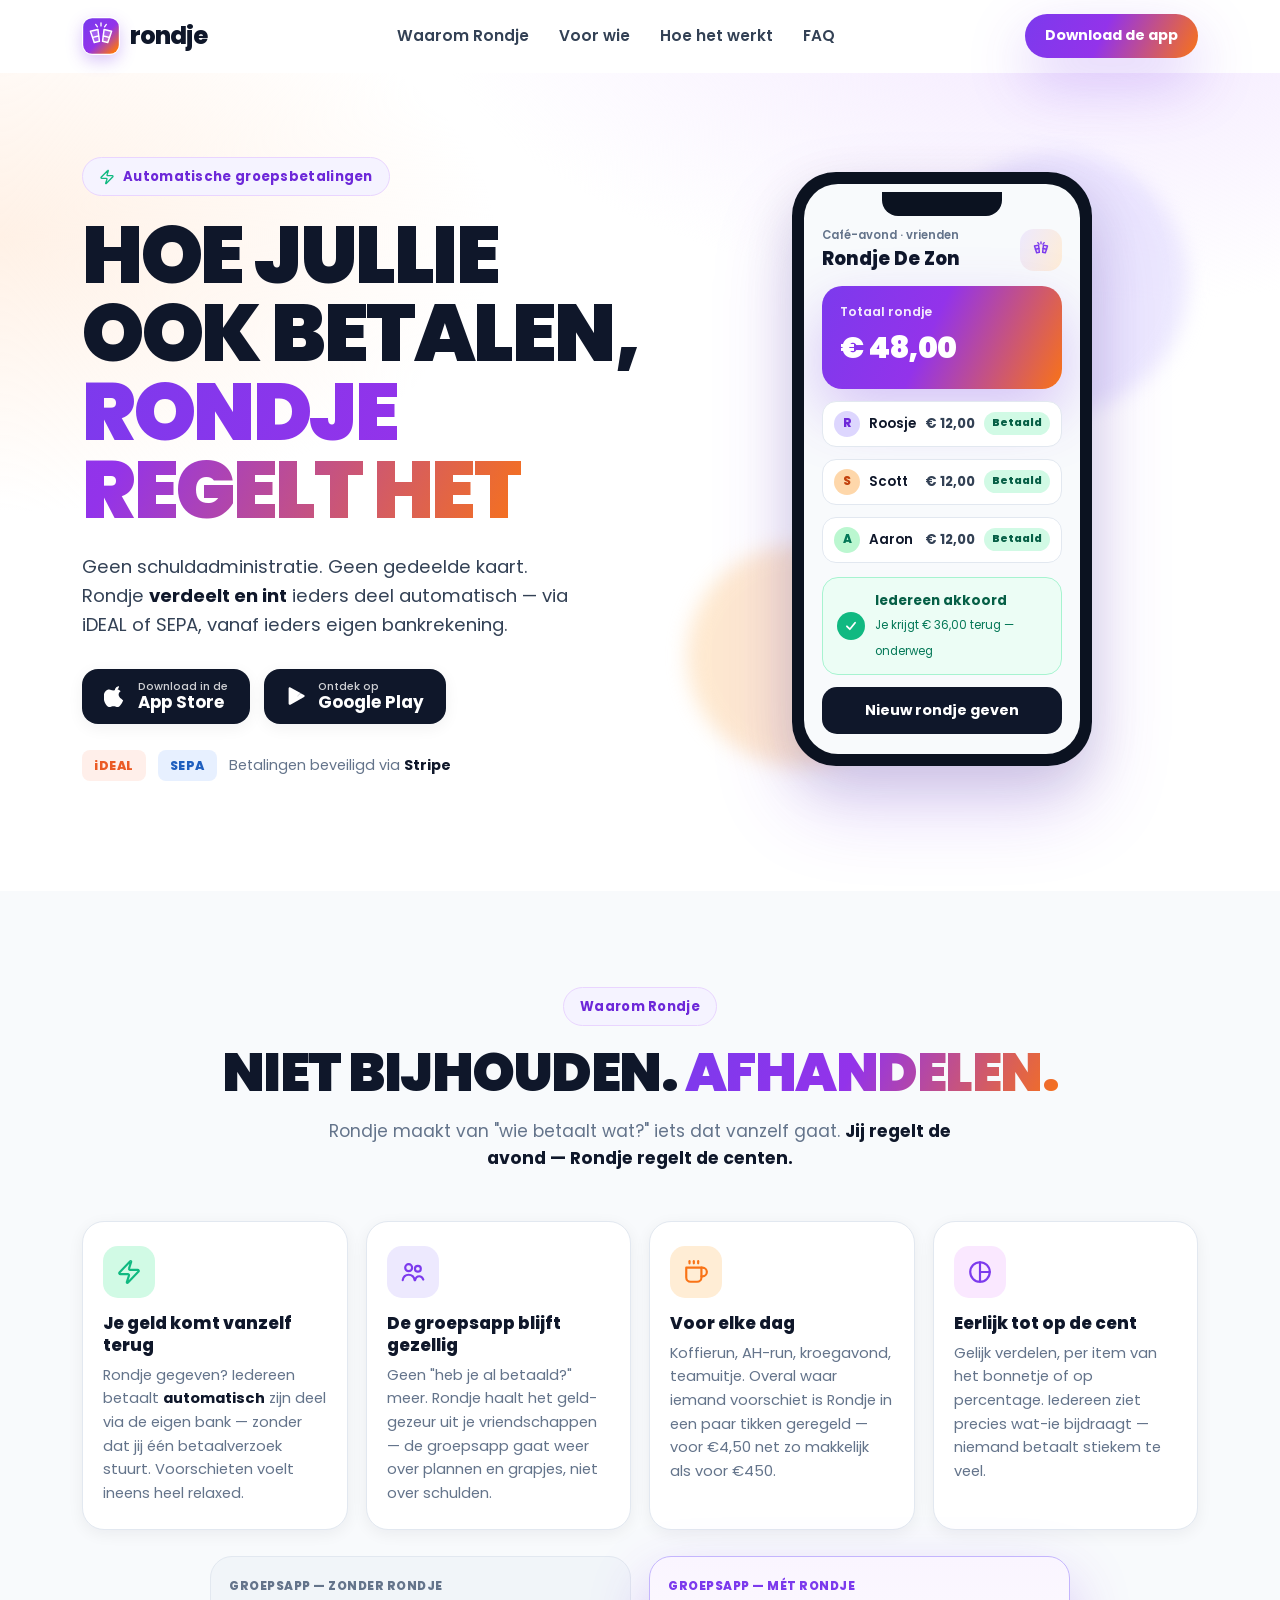
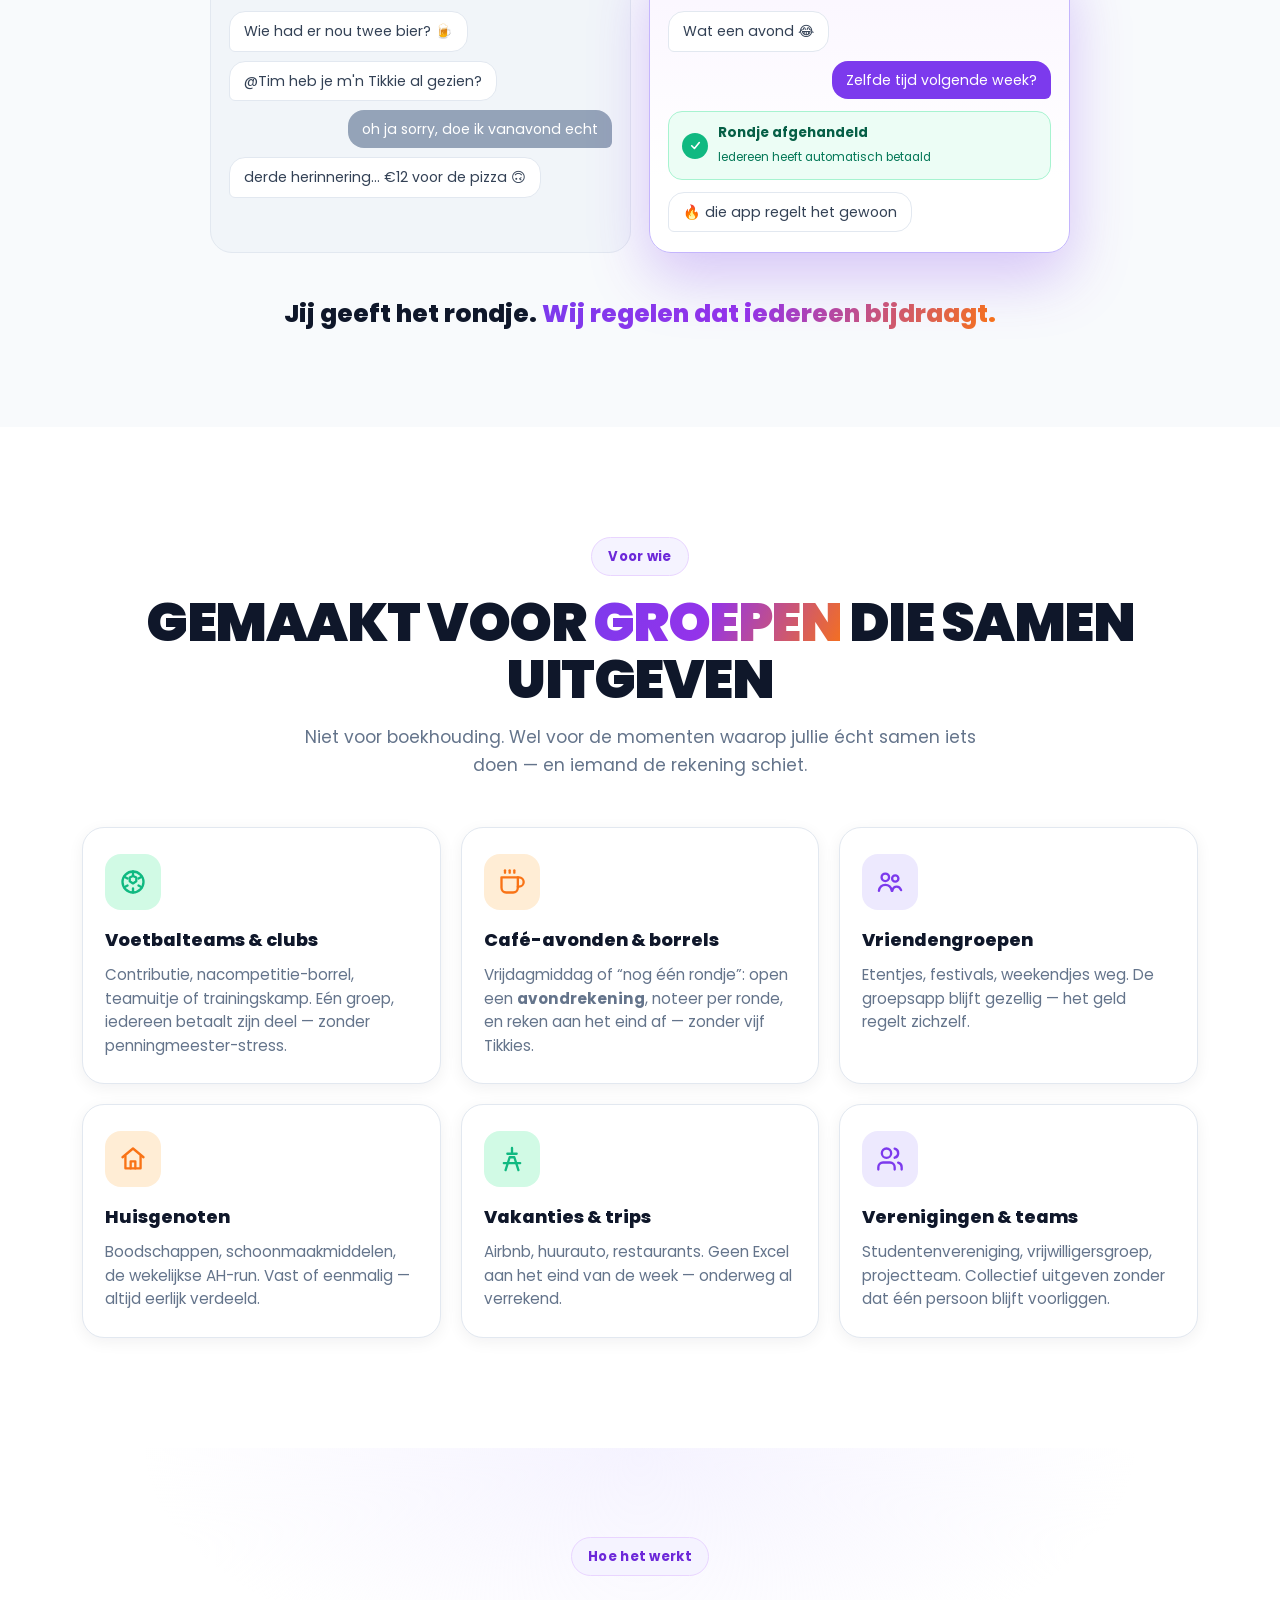
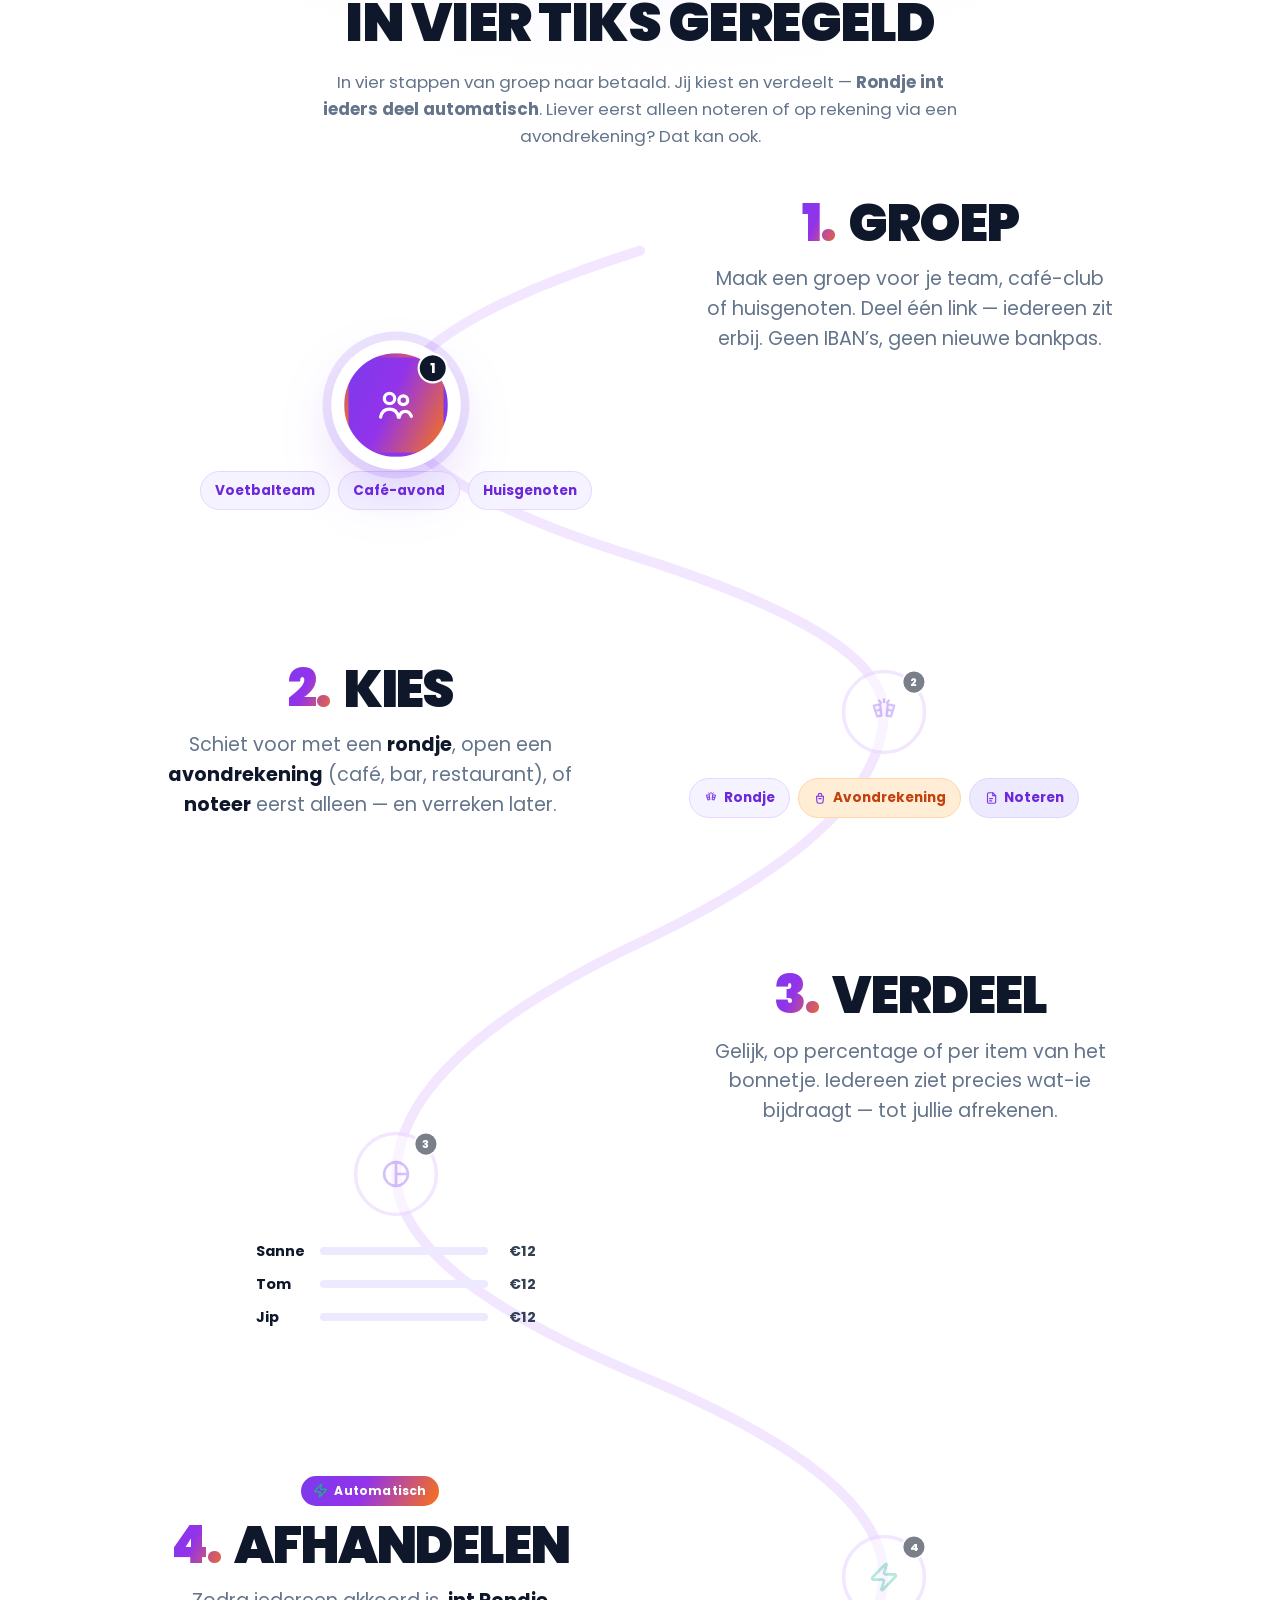
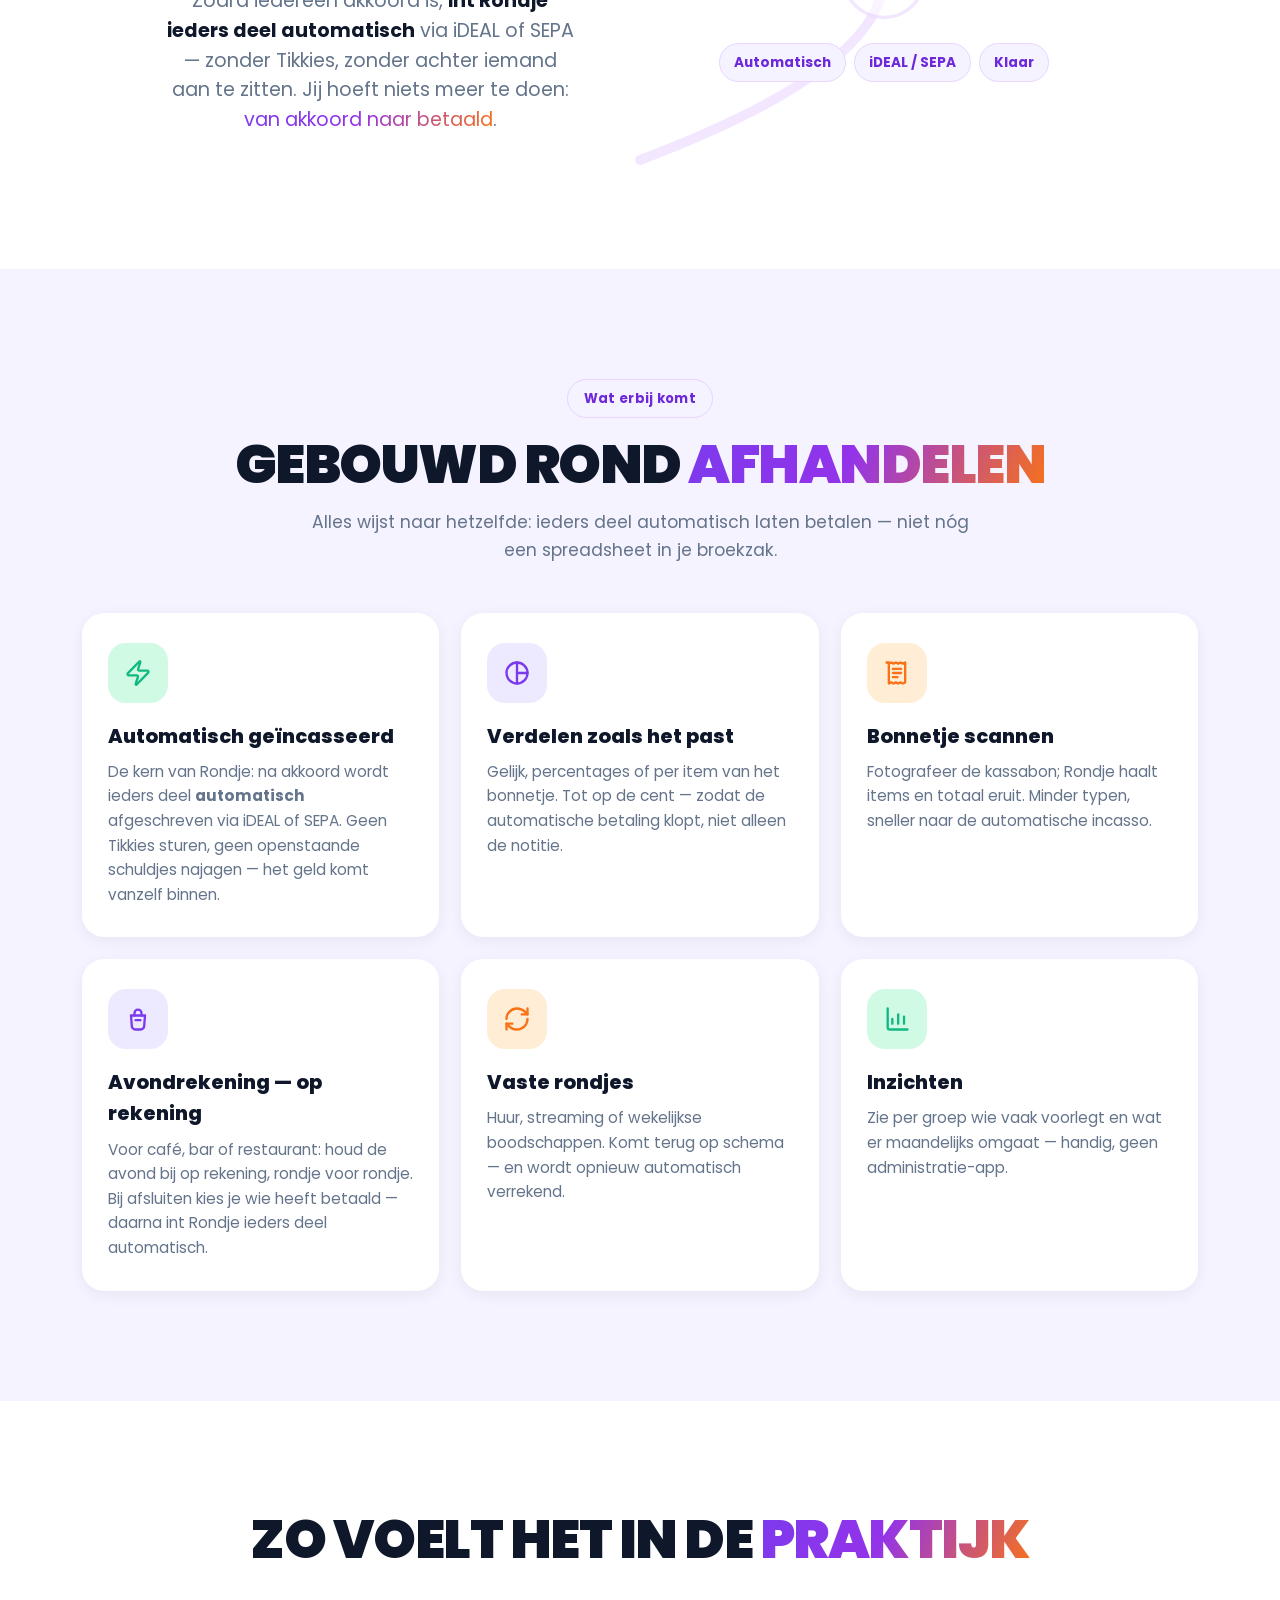
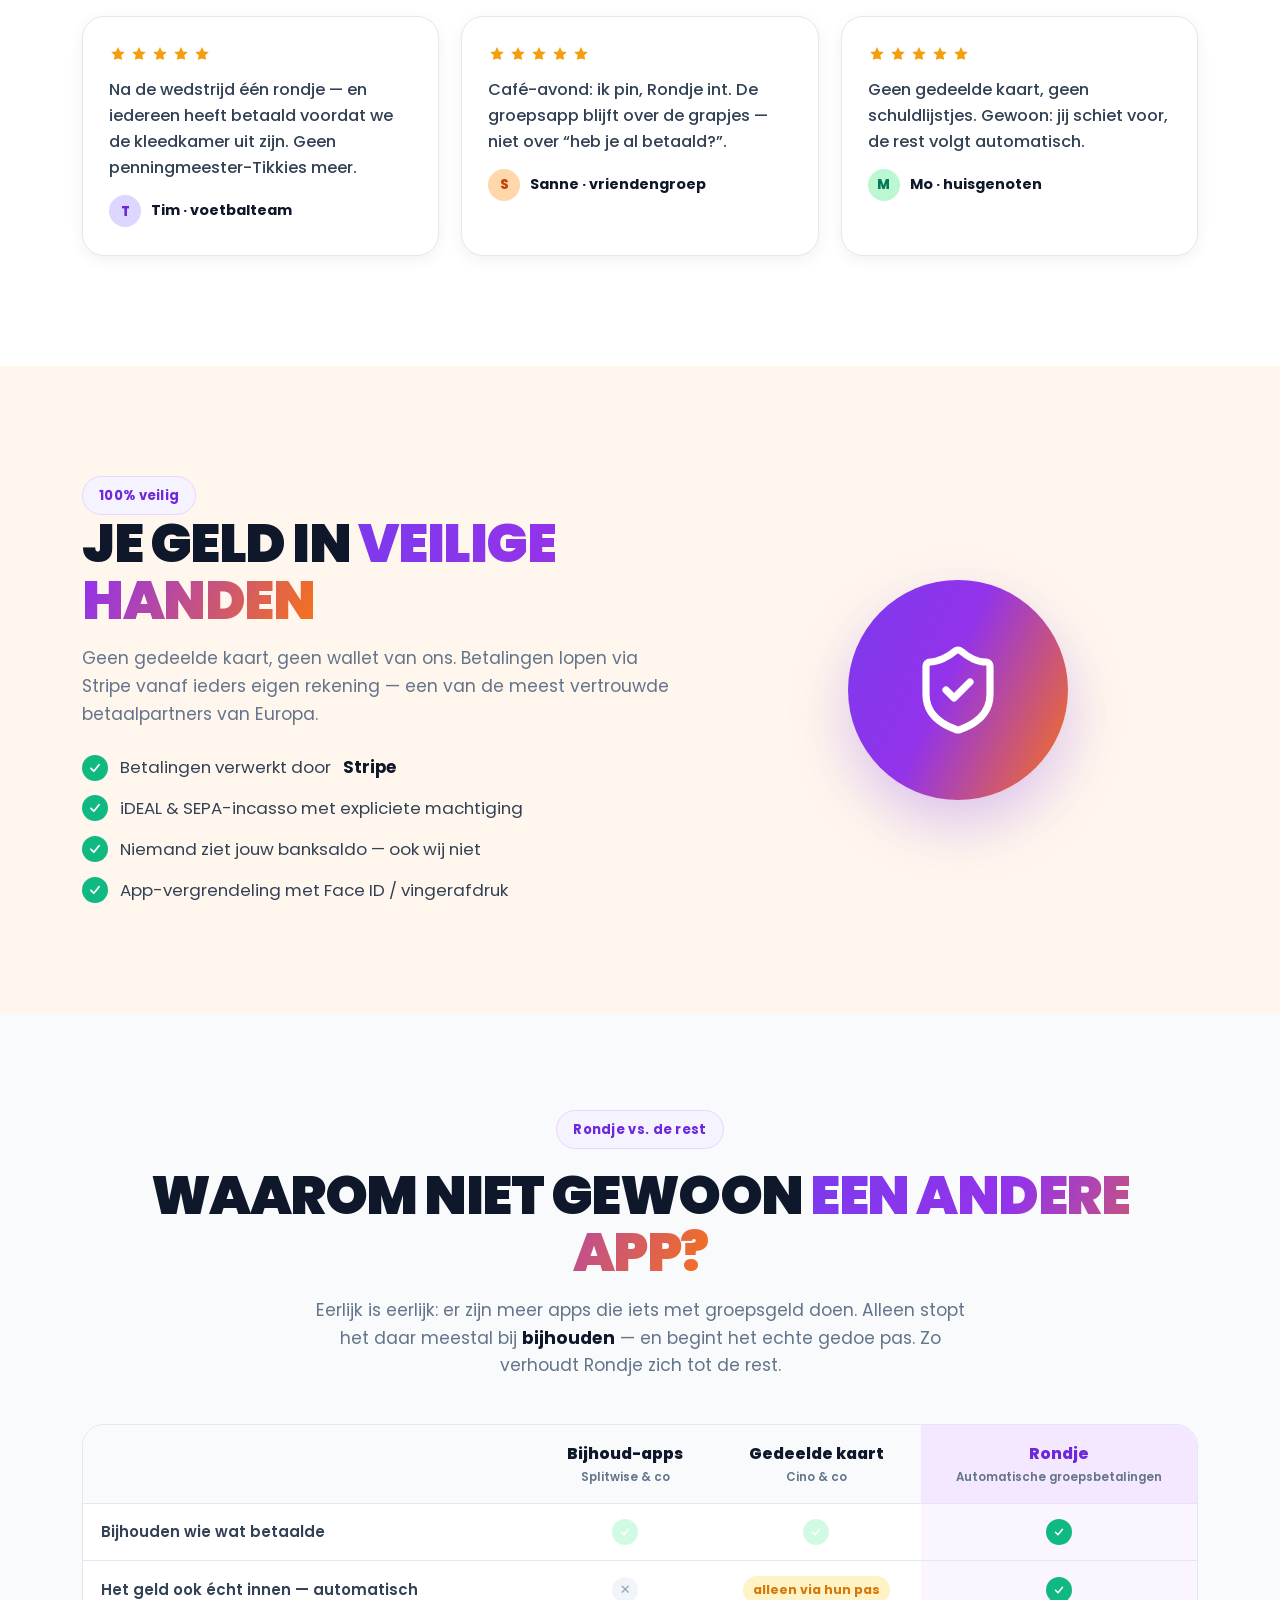
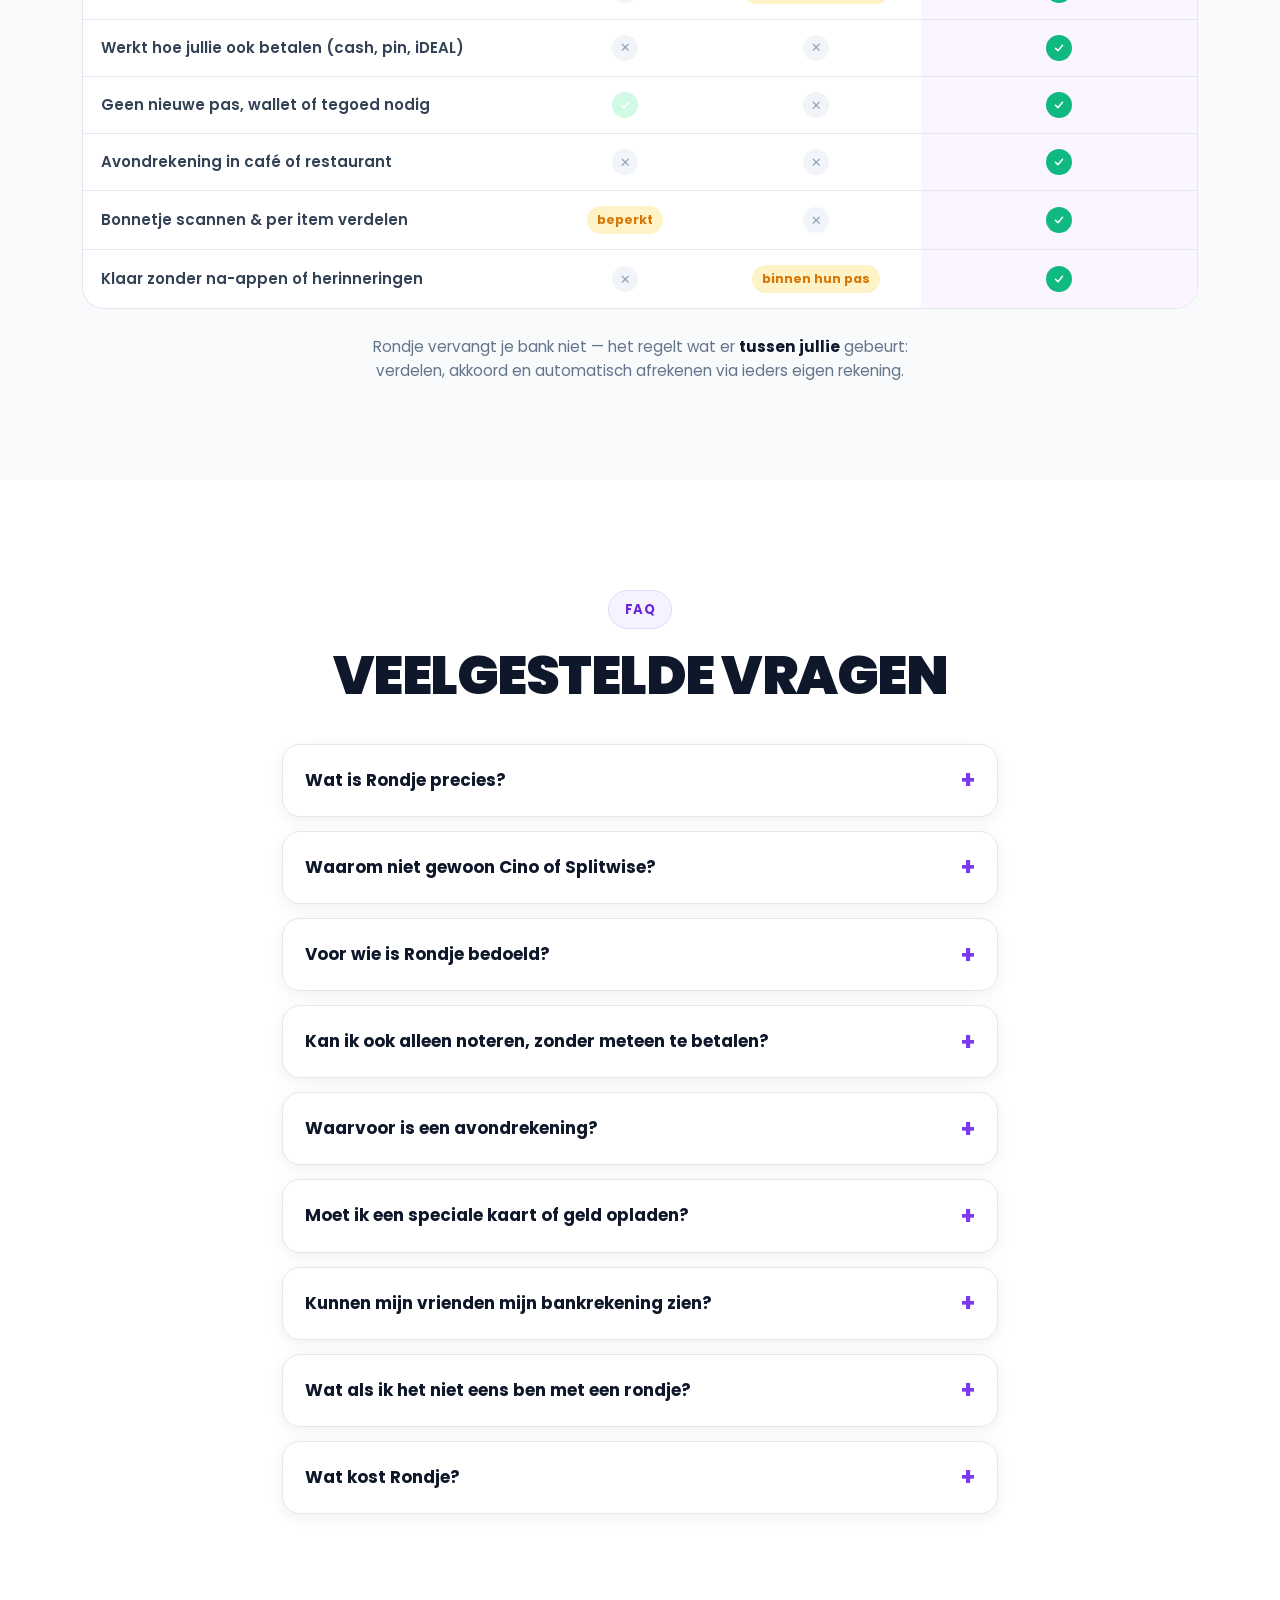
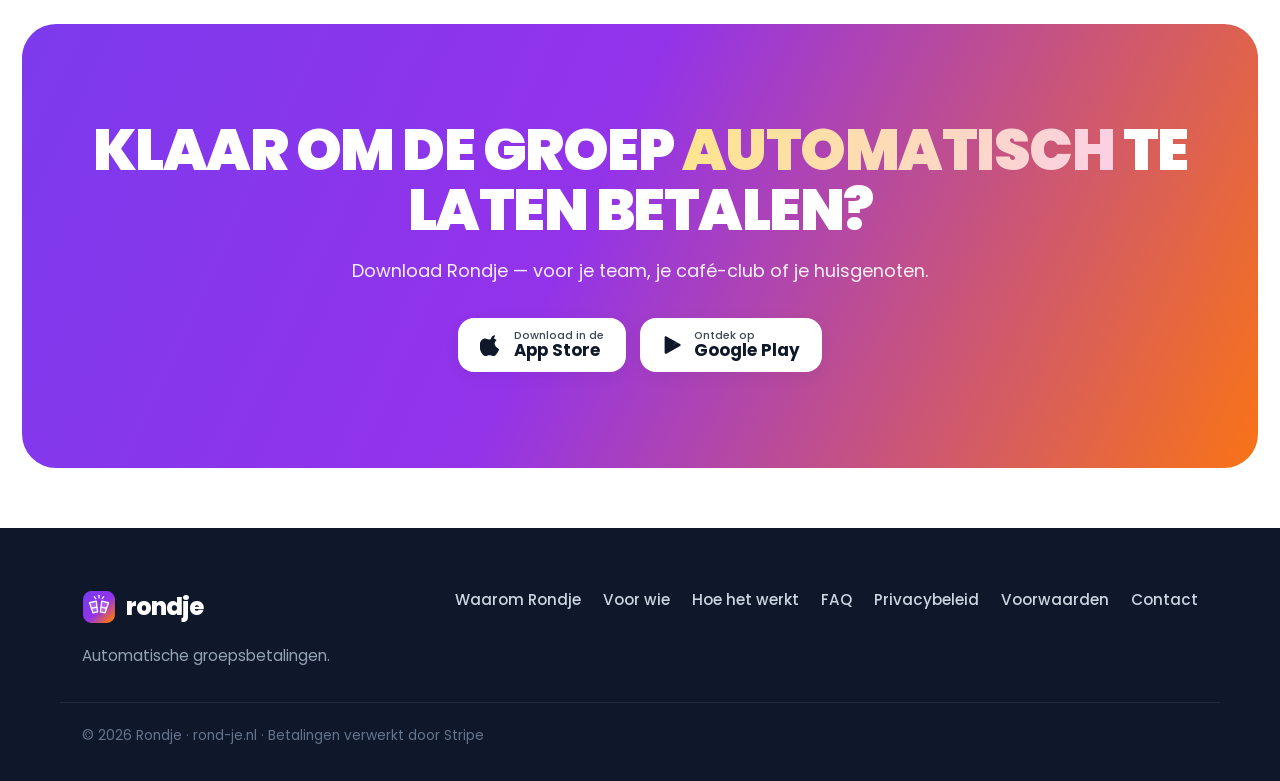
==== index.html @ bf33a5a6 "Initial commit: Rondje marketing site for Vercel. Static HTML/CSS/JS landing page with privacy, term" ====
<!DOCTYPE html>
<html lang="nl">
<head>
  <meta charset="UTF-8" />
  <meta name="viewport" content="width=device-width, initial-scale=1.0" />
  <title>Rondje – Automatische groepsbetalingen</title>
  <meta name="description" content="Hoe de groep uiteindelijk ook betaalt — Rondje regelt de verdeling automatisch. Voor vriendengroepen, café-avonden, voetbalteams en huisgenoten. Via iDEAL en SEPA." />

  <meta property="og:type" content="website" />
  <meta property="og:title" content="Rondje – Automatische groepsbetalingen" />
  <meta property="og:description" content="Hoe de groep ook betaalt, Rondje verdeelt en int ieders deel automatisch. Geen schuldadministratie, geen gedeelde kaart." />
  <meta property="og:url" content="https://rond-je.nl" />
  <meta property="og:image" content="https://rond-je.nl/assets/logo-mark.svg" />
  <meta name="theme-color" content="#7C3AED" />

  <link rel="icon" type="image/svg+xml" href="assets/favicon.svg" />
  <link rel="preconnect" href="https://fonts.googleapis.com" />
  <link rel="preconnect" href="https://fonts.gstatic.com" crossorigin />
  <link href="https://fonts.googleapis.com/css2?family=Poppins:wght@400;500;600;700;800;900&display=swap" rel="stylesheet" />
  <link rel="stylesheet" href="styles.css" />
</head>
<body>
  <!-- ─────────────────────────  NAV  ───────────────────────── -->
  <header class="nav" id="nav">
    <div class="container nav__inner">
      <a href="#top" class="brand" aria-label="Rondje home">
        <img class="brand__mark" src="assets/logo-mark.svg" alt="" width="38" height="38" />
        <span class="brand__word">rondje</span>
      </a>

      <nav class="nav__links" aria-label="Hoofdmenu">
        <a href="#waarom">Waarom Rondje</a>
        <a href="#voor-wie">Voor wie</a>
        <a href="#hoe">Hoe het werkt</a>
        <a href="#faq">FAQ</a>
      </nav>

      <div class="nav__actions">
        <a href="#download" class="btn btn--primary btn--sm">Download de app</a>
      </div>

      <button class="nav__burger" id="burger" aria-label="Menu openen" aria-expanded="false">
        <span></span><span></span><span></span>
      </button>
    </div>

    <div class="nav__mobile" id="navMobile" hidden>
      <a href="#waarom">Waarom Rondje</a>
      <a href="#voor-wie">Voor wie</a>
      <a href="#hoe">Hoe het werkt</a>
      <a href="#faq">FAQ</a>
      <a href="#download" class="btn btn--primary">Download de app</a>
    </div>
  </header>

  <main id="top">
    <!-- ─────────────────────────  HERO  ───────────────────────── -->
    <section class="hero">
      <div class="container hero__inner">
        <div class="hero__copy">
          <span class="pill pill--icon"><img src="assets/icons/bolt.svg" alt="" width="16" height="16" /> Automatische groepsbetalingen</span>
          <h1 class="hero__title">
            HOE JULLIE OOK BETALEN,<br />
            <span class="grad-text">RONDJE REGELT HET</span>
          </h1>
          <p class="hero__sub">
            Geen schuldadministratie. Geen gedeelde kaart.
            Rondje <strong>verdeelt en int</strong> ieders deel automatisch —
            via iDEAL of SEPA, vanaf ieders eigen bankrekening.
          </p>

          <div class="hero__cta" id="download">
            <a href="#" class="store-btn" aria-label="Download in de App Store">
              <svg viewBox="0 0 24 24" width="22" height="22" aria-hidden="true"><path fill="currentColor" d="M16.365 1.43c0 1.14-.42 2.2-1.12 2.98-.84.94-2.2 1.66-3.34 1.57-.14-1.12.43-2.3 1.1-3.03.77-.85 2.12-1.5 3.36-1.52ZM20.9 17.02c-.6 1.39-.9 2.01-1.67 3.24-1.08 1.72-2.6 3.86-4.48 3.87-1.67.02-2.1-1.1-4.37-1.08-2.27.01-2.74 1.1-4.41 1.08-1.88-.02-3.32-1.95-4.4-3.67C-.9 15.94-1.2 9.9 1.65 6.7c.99-1.14 2.55-1.86 4.03-1.86 1.5 0 2.44 1.09 4.37 1.09 1.87 0 3-1.09 4.37-1.09 1.32 0 2.72.72 3.72 1.96-3.27 1.79-2.74 6.46.76 8.22Z"/></svg>
              <span><small>Download in de</small><strong>App Store</strong></span>
            </a>
            <a href="#" class="store-btn" aria-label="Ontdek op Google Play">
              <svg viewBox="0 0 24 24" width="20" height="20" aria-hidden="true"><path fill="currentColor" d="M3.6 1.8c-.3.26-.47.66-.47 1.18v18.04c0 .52.17.92.48 1.18l.07.06L14 12.13v-.24L3.68 1.74l-.08.06ZM17.5 15.6l-3.4-3.4v-.24l3.4-3.4.08.05 4.03 2.29c1.15.65 1.15 1.72 0 2.38l-4.03 2.29-.08.03ZM17.42 15.55 13.9 12.02 3.6 22.32c.38.4 1 .45 1.72.05l12.1-6.82ZM17.42 8.49 5.32 1.67c-.72-.4-1.34-.35-1.72.05l10.3 10.3 3.52-3.53Z"/></svg>
              <span><small>Ontdek op</small><strong>Google Play</strong></span>
            </a>
          </div>

          <div class="hero__trust">
            <span class="dot dot--ideal">iDEAL</span>
            <span class="dot dot--sepa">SEPA</span>
            <span class="hero__trust-txt">Betalingen beveiligd via <strong>Stripe</strong></span>
          </div>
        </div>

        <!-- Telefoon-mockup met een live rondje -->
        <div class="hero__visual">
          <div class="blob blob--1" aria-hidden="true"></div>
          <div class="blob blob--2" aria-hidden="true"></div>

          <div class="phone" aria-hidden="true">
            <div class="phone__notch"></div>
            <div class="phone__screen">
              <div class="app">
                <div class="app__top">
                  <div>
                    <p class="app__eyebrow">Café-avond · vrienden</p>
                    <h3 class="app__title">Rondje De Zon</h3>
                  </div>
                  <div class="app__avatar"><img src="assets/icons/glasses.svg" alt="" width="20" height="20" /></div>
                </div>

                <div class="app__amount">
                  <span>Totaal rondje</span>
                  <strong>€ 48,00</strong>
                </div>

                <div class="app__row">
                  <div class="mini-ava">R</div>
                  <span class="app__name">Roosje</span>
                  <span class="app__part">€ 12,00</span>
                  <span class="chip chip--ok">Betaald</span>
                </div>
                <div class="app__row">
                  <div class="mini-ava mini-ava--b">S</div>
                  <span class="app__name">Scott</span>
                  <span class="app__part">€ 12,00</span>
                  <span class="chip chip--ok">Betaald</span>
                </div>
                <div class="app__row">
                  <div class="mini-ava mini-ava--c">A</div>
                  <span class="app__name">Aaron</span>
                  <span class="app__part">€ 12,00</span>
                  <span class="chip chip--ok">Betaald</span>
                </div>

                <div class="app__banner">
                  <span class="app__check"><img src="assets/icons/check.svg" alt="" width="14" height="14" /></span>
                  <div>
                    <strong>Iedereen akkoord</strong>
                    <small>Je krijgt € 36,00 terug — onderweg</small>
                  </div>
                </div>

                <button class="app__btn">Nieuw rondje geven</button>
              </div>
            </div>
          </div>
        </div>
      </div>
    </section>

    <!-- ─────────────────────  WAAROM / VOORDELEN  ───────────────────── -->
    <section class="position" id="waarom">
      <div class="container">
        <span class="pill pill--center">Waarom Rondje</span>
        <h2 class="section-title">NIET BIJHOUDEN. <span class="grad-text">AFHANDELEN.</span></h2>
        <p class="section-lead">
          Rondje maakt van "wie betaalt wat?" iets dat vanzelf gaat.
          <strong>Jij regelt de avond — Rondje regelt de centen.</strong>
        </p>

        <div class="why__grid">
          <article class="why-card">
            <div class="why-card__icon why-card__icon--green"><img src="assets/icons/bolt.svg" alt="" width="26" height="26" /></div>
            <h3>Je geld komt vanzelf terug</h3>
            <p>Rondje gegeven? Iedereen betaalt <strong>automatisch</strong> zijn deel via de eigen bank — zonder dat jij één betaalverzoek stuurt. Voorschieten voelt ineens heel relaxed.</p>
          </article>
          <article class="why-card">
            <div class="why-card__icon why-card__icon--purple"><img src="assets/icons/friends.svg" alt="" width="26" height="26" /></div>
            <h3>De groepsapp blijft gezellig</h3>
            <p>Geen "heb je al betaald?" meer. Rondje haalt het geld-gezeur uit je vriendschappen — de groepsapp gaat weer over plannen en grapjes, niet over schulden.</p>
          </article>
          <article class="why-card">
            <div class="why-card__icon why-card__icon--orange"><img src="assets/icons/cafe.svg" alt="" width="26" height="26" /></div>
            <h3>Voor elke dag</h3>
            <p>Koffierun, AH-run, kroegavond, teamuitje. Overal waar iemand voorschiet is Rondje in een paar tikken geregeld — voor €4,50 net zo makkelijk als voor €450.</p>
          </article>
          <article class="why-card">
            <div class="why-card__icon why-card__icon--lilac"><img src="assets/icons/split.svg" alt="" width="26" height="26" /></div>
            <h3>Eerlijk tot op de cent</h3>
            <p>Gelijk verdelen, per item van het bonnetje of op percentage. Iedereen ziet precies wat-ie bijdraagt — niemand betaalt stiekem te veel.</p>
          </article>
        </div>

        <!-- Speels: de groepsapp vóór en mét Rondje -->
        <div class="chatdemo">
          <div class="chatdemo__panel chatdemo__panel--before" aria-label="Groepsapp zonder Rondje">
            <p class="chatdemo__label">Groepsapp — zonder Rondje</p>
            <div class="bubble bubble--in">Wie had er nou twee bier? 🍺</div>
            <div class="bubble bubble--in">@Tim heb je m'n Tikkie al gezien?</div>
            <div class="bubble bubble--out">oh ja sorry, doe ik vanavond echt</div>
            <div class="bubble bubble--in">derde herinnering… €12 voor de pizza 🙃</div>
          </div>
          <div class="chatdemo__panel chatdemo__panel--after" aria-label="Groepsapp met Rondje">
            <p class="chatdemo__label">Groepsapp — mét Rondje</p>
            <div class="bubble bubble--in">Wat een avond 😂</div>
            <div class="bubble bubble--out">Zelfde tijd volgende week?</div>
            <div class="chatdemo__notify">
              <span class="chatdemo__check"><img src="assets/icons/check.svg" alt="" width="13" height="13" /></span>
              <div>
                <strong>Rondje afgehandeld</strong>
                <small>Iedereen heeft automatisch betaald</small>
              </div>
            </div>
            <div class="bubble bubble--in">🔥 die app regelt het gewoon</div>
          </div>
        </div>

        <p class="position__punch">
          Jij geeft het rondje. <span class="grad-text">Wij regelen dat iedereen bijdraagt.</span>
        </p>
      </div>
    </section>

    <!-- ─────────────────────────  VOOR WIE  ───────────────────────── -->
    <section class="audiences" id="voor-wie">
      <div class="container">
        <span class="pill pill--center">Voor wie</span>
        <h2 class="section-title">GEMAAKT VOOR <span class="grad-text">GROEPEN</span> DIE SAMEN UITGEVEN</h2>
        <p class="section-lead">Niet voor boekhouding. Wel voor de momenten waarop jullie écht samen iets doen — en iemand de rekening schiet.</p>

        <div class="audiences__grid">
          <article class="audience">
            <div class="audience__icon audience__icon--green"><img src="assets/icons/football.svg" alt="" width="28" height="28" /></div>
            <h3>Voetbalteams &amp; clubs</h3>
            <p>Contributie, nacompetitie-borrel, teamuitje of trainingskamp. Eén groep, iedereen betaalt zijn deel — zonder penningmeester-stress.</p>
          </article>
          <article class="audience">
            <div class="audience__icon audience__icon--orange"><img src="assets/icons/cafe.svg" alt="" width="28" height="28" /></div>
            <h3>Café-avonden &amp; borrels</h3>
            <p>Vrijdagmiddag of “nog één rondje”: open een <strong>avondrekening</strong>, noteer per ronde, en reken aan het eind af — zonder vijf Tikkies.</p>
          </article>
          <article class="audience">
            <div class="audience__icon audience__icon--purple"><img src="assets/icons/friends.svg" alt="" width="28" height="28" /></div>
            <h3>Vriendengroepen</h3>
            <p>Etentjes, festivals, weekendjes weg. De groepsapp blijft gezellig — het geld regelt zichzelf.</p>
          </article>
          <article class="audience">
            <div class="audience__icon audience__icon--orange"><img src="assets/icons/home.svg" alt="" width="28" height="28" /></div>
            <h3>Huisgenoten</h3>
            <p>Boodschappen, schoonmaakmiddelen, de wekelijkse AH-run. Vast of eenmalig — altijd eerlijk verdeeld.</p>
          </article>
          <article class="audience">
            <div class="audience__icon audience__icon--green"><img src="assets/icons/trip.svg" alt="" width="28" height="28" /></div>
            <h3>Vakanties &amp; trips</h3>
            <p>Airbnb, huurauto, restaurants. Geen Excel aan het eind van de week — onderweg al verrekend.</p>
          </article>
          <article class="audience">
            <div class="audience__icon audience__icon--purple"><img src="assets/icons/team.svg" alt="" width="28" height="28" /></div>
            <h3>Verenigingen &amp; teams</h3>
            <p>Studentenvereniging, vrijwilligersgroep, projectteam. Collectief uitgeven zonder dat één persoon blijft voorliggen.</p>
          </article>
        </div>
      </div>
    </section>

    <!-- ─────────────────────────  HOE HET WERKT (pad-scrollytelling)  ───────────────────────── -->
    <section class="steps" id="hoe" data-journey>
      <div class="container steps__intro">
        <span class="pill pill--center">Hoe het werkt</span>
        <h2 class="section-title">IN VIER TIKS GEREGELD</h2>
        <p class="steps__lead">In vier stappen van groep naar betaald. Jij kiest en verdeelt — <strong>Rondje int ieders deel automatisch</strong>. Liever eerst alleen noteren of op rekening via een avondrekening? Dat kan ook.</p>
      </div>

      <div class="journey">
        <svg class="journey__snake" viewBox="0 0 100 100" preserveAspectRatio="none" aria-hidden="true">
          <defs>
            <linearGradient id="journeyGrad" x1="0" y1="0" x2="0" y2="1">
              <stop offset="0%" stop-color="#7C3AED" />
              <stop offset="55%" stop-color="#9333EA" />
              <stop offset="100%" stop-color="#F97316" />
            </linearGradient>
            <!-- Clip groeit mee met scroll (betrouwbaarder dan dashoffset op uitgerekt SVG) -->
            <clipPath id="journeyClip" clipPathUnits="userSpaceOnUse">
              <rect id="journeyClipRect" x="-60" y="0" width="220" height="0" />
            </clipPath>
          </defs>
          <path class="journey__snake-bg" d="M50 2
            C 22 10, 22 18, 50 26
            C 78 34, 78 42, 50 50
            C 22 58, 22 66, 50 74
            C 78 82, 78 90, 50 98" />
          <path class="journey__snake-fill" id="journeyFill" clip-path="url(#journeyClip)" d="M50 2
            C 22 10, 22 18, 50 26
            C 78 34, 78 42, 50 50
            C 22 58, 22 66, 50 74
            C 78 82, 78 90, 50 98" />
        </svg>

        <ol class="journey__stops">
          <li class="journey__stop journey__stop--a" data-step="1" id="tik-1">
            <div class="journey__row">
              <div class="journey__copy">
                <h3><span class="journey__n">1.</span> GROEP</h3>
                <p>Maak een groep voor je team, café-club of huisgenoten. Deel één link — iedereen zit erbij. Geen IBAN’s, geen nieuwe bankpas.</p>
              </div>
              <div class="journey__visual">
                <div class="journey__ball">
                  <img src="assets/icons/friends.svg" alt="" width="32" height="32" />
                  <span class="journey__num">1</span>
                </div>
                <div class="journey__chips">
                  <span>Voetbalteam</span>
                  <span>Café-avond</span>
                  <span>Huisgenoten</span>
                </div>
              </div>
            </div>
          </li>

          <li class="journey__stop journey__stop--b" data-step="2" id="tik-2">
            <div class="journey__row">
              <div class="journey__copy">
                <h3><span class="journey__n">2.</span> KIES</h3>
                <p>Schiet voor met een <strong>rondje</strong>, open een <strong>avondrekening</strong> (café, bar, restaurant), of <strong>noteer</strong> eerst alleen — en verreken later.</p>
              </div>
              <div class="journey__visual">
                <div class="journey__ball">
                  <img src="assets/icons/glasses.svg" alt="" width="32" height="32" />
                  <span class="journey__num">2</span>
                </div>
                <ul class="path__tags">
                  <li><img src="assets/icons/glasses.svg" alt="" width="14" height="14" /> Rondje</li>
                  <li><img src="assets/icons/pot.svg" alt="" width="14" height="14" /> Avondrekening</li>
                  <li><img src="assets/icons/note.svg" alt="" width="14" height="14" /> Noteren</li>
                </ul>
              </div>
            </div>
          </li>

          <li class="journey__stop journey__stop--a" data-step="3" id="tik-3">
            <div class="journey__row">
              <div class="journey__copy">
                <h3><span class="journey__n">3.</span> VERDEEL</h3>
                <p>Gelijk, op percentage of per item van het bonnetje. Iedereen ziet precies wat-ie bijdraagt — tot jullie afrekenen.</p>
              </div>
              <div class="journey__visual">
                <div class="journey__ball">
                  <img src="assets/icons/split.svg" alt="" width="32" height="32" />
                  <span class="journey__num">3</span>
                </div>
                <div class="scrolly__split-demo" aria-hidden="true">
                  <div><b>Sanne</b><i style="--w:33%"></i><span>€12</span></div>
                  <div><b>Tom</b><i style="--w:33%"></i><span>€12</span></div>
                  <div><b>Jip</b><i style="--w:34%"></i><span>€12</span></div>
                </div>
              </div>
            </div>
          </li>

          <li class="journey__stop journey__stop--b journey__stop--final" data-step="4" id="tik-4">
            <div class="journey__row">
              <div class="journey__copy">
                <span class="path__badge"><img src="assets/icons/bolt.svg" alt="" width="15" height="15" /> Automatisch</span>
                <h3><span class="journey__n">4.</span> AFHANDELEN</h3>
                <p>Zodra iedereen akkoord is, <strong>int Rondje ieders deel automatisch</strong> via iDEAL of SEPA — zonder Tikkies, zonder achter iemand aan te zitten. Jij hoeft niets meer te doen: <span class="grad-text">van akkoord naar betaald</span>.</p>
              </div>
              <div class="journey__visual">
                <div class="journey__ball journey__ball--final">
                  <img src="assets/icons/bolt.svg" alt="" width="32" height="32" />
                  <span class="journey__num">4</span>
                </div>
                <div class="journey__chips">
                  <span>Automatisch</span>
                  <span>iDEAL / SEPA</span>
                  <span>Klaar</span>
                </div>
              </div>
            </div>
          </li>
        </ol>
      </div>
    </section>

    <!-- ─────────────────────────  FUNCTIES  ───────────────────────── -->
    <section class="features" id="functies">
      <div class="container">
        <span class="pill pill--center">Wat erbij komt</span>
        <h2 class="section-title">GEBOUWD ROND <span class="grad-text">AFHANDELEN</span></h2>
        <p class="section-lead">Alles wijst naar hetzelfde: ieders deel automatisch laten betalen — niet nóg een spreadsheet in je broekzak.</p>

        <div class="features__grid">
          <article class="feature">
            <div class="feature__icon feature__icon--green"><img src="assets/icons/bolt.svg" alt="" width="28" height="28" /></div>
            <h3>Automatisch geïncasseerd</h3>
            <p>De kern van Rondje: na akkoord wordt ieders deel <strong>automatisch</strong> afgeschreven via iDEAL of SEPA. Geen Tikkies sturen, geen openstaande schuldjes najagen — het geld komt vanzelf binnen.</p>
          </article>
          <article class="feature">
            <div class="feature__icon feature__icon--purple"><img src="assets/icons/split.svg" alt="" width="28" height="28" /></div>
            <h3>Verdelen zoals het past</h3>
            <p>Gelijk, percentages of per item van het bonnetje. Tot op de cent — zodat de automatische betaling klopt, niet alleen de notitie.</p>
          </article>
          <article class="feature">
            <div class="feature__icon feature__icon--orange"><img src="assets/icons/receipt.svg" alt="" width="28" height="28" /></div>
            <h3>Bonnetje scannen</h3>
            <p>Fotografeer de kassabon; Rondje haalt items en totaal eruit. Minder typen, sneller naar de automatische incasso.</p>
          </article>
          <article class="feature">
            <div class="feature__icon feature__icon--purple"><img src="assets/icons/pot.svg" alt="" width="28" height="28" /></div>
            <h3>Avondrekening — op rekening</h3>
            <p>Voor café, bar of restaurant: houd de avond bij op rekening, rondje voor rondje. Bij afsluiten kies je wie heeft betaald — daarna int Rondje ieders deel automatisch.</p>
          </article>
          <article class="feature">
            <div class="feature__icon feature__icon--orange"><img src="assets/icons/recurring.svg" alt="" width="28" height="28" /></div>
            <h3>Vaste rondjes</h3>
            <p>Huur, streaming of wekelijkse boodschappen. Komt terug op schema — en wordt opnieuw automatisch verrekend.</p>
          </article>
          <article class="feature">
            <div class="feature__icon feature__icon--green"><img src="assets/icons/insights.svg" alt="" width="28" height="28" /></div>
            <h3>Inzichten</h3>
            <p>Zie per groep wie vaak voorlegt en wat er maandelijks omgaat — handig, geen administratie-app.</p>
          </article>
        </div>
      </div>
    </section>

    <!-- ─────────────────────────  TESTIMONIALS  ───────────────────────── -->
    <section class="quotes">
      <div class="container">
        <h2 class="section-title">ZO VOELT HET IN DE <span class="grad-text">PRAKTIJK</span></h2>
        <div class="quotes__grid">
          <figure class="quote">
            <div class="quote__stars" aria-label="5 van de 5 sterren"><img src="assets/icons/star.svg" alt="" width="18" height="18" /><img src="assets/icons/star.svg" alt="" width="18" height="18" /><img src="assets/icons/star.svg" alt="" width="18" height="18" /><img src="assets/icons/star.svg" alt="" width="18" height="18" /><img src="assets/icons/star.svg" alt="" width="18" height="18" /></div>
            <blockquote>Na de wedstrijd één rondje — en iedereen heeft betaald voordat we de kleedkamer uit zijn. Geen penningmeester-Tikkies meer.</blockquote>
            <figcaption><span class="quote__ava">T</span> Tim · voetbalteam</figcaption>
          </figure>
          <figure class="quote">
            <div class="quote__stars" aria-label="5 van de 5 sterren"><img src="assets/icons/star.svg" alt="" width="18" height="18" /><img src="assets/icons/star.svg" alt="" width="18" height="18" /><img src="assets/icons/star.svg" alt="" width="18" height="18" /><img src="assets/icons/star.svg" alt="" width="18" height="18" /><img src="assets/icons/star.svg" alt="" width="18" height="18" /></div>
            <blockquote>Café-avond: ik pin, Rondje int. De groepsapp blijft over de grapjes — niet over “heb je al betaald?”.</blockquote>
            <figcaption><span class="quote__ava quote__ava--b">S</span> Sanne · vriendengroep</figcaption>
          </figure>
          <figure class="quote">
            <div class="quote__stars" aria-label="5 van de 5 sterren"><img src="assets/icons/star.svg" alt="" width="18" height="18" /><img src="assets/icons/star.svg" alt="" width="18" height="18" /><img src="assets/icons/star.svg" alt="" width="18" height="18" /><img src="assets/icons/star.svg" alt="" width="18" height="18" /><img src="assets/icons/star.svg" alt="" width="18" height="18" /></div>
            <blockquote>Geen gedeelde kaart, geen schuldlijstjes. Gewoon: jij schiet voor, de rest volgt automatisch.</blockquote>
            <figcaption><span class="quote__ava quote__ava--c">M</span> Mo · huisgenoten</figcaption>
          </figure>
        </div>
      </div>
    </section>

    <!-- ─────────────────────────  VEILIGHEID  ───────────────────────── -->
    <section class="secure" id="veilig">
      <div class="container secure__inner">
        <div class="secure__copy">
          <span class="pill">100% veilig</span>
          <h2 class="section-title section-title--left">JE GELD IN <span class="grad-text">VEILIGE HANDEN</span></h2>
          <p class="section-lead section-lead--left">
            Geen gedeelde kaart, geen wallet van ons. Betalingen lopen via Stripe vanaf
            ieders eigen rekening — een van de meest vertrouwde betaalpartners van Europa.
          </p>
          <ul class="secure__list">
            <li><span class="tick"><img src="assets/icons/check.svg" alt="" width="14" height="14" /></span> Betalingen verwerkt door <strong>Stripe</strong></li>
            <li><span class="tick"><img src="assets/icons/check.svg" alt="" width="14" height="14" /></span> iDEAL &amp; SEPA-incasso met expliciete machtiging</li>
            <li><span class="tick"><img src="assets/icons/check.svg" alt="" width="14" height="14" /></span> Niemand ziet jouw banksaldo — ook wij niet</li>
            <li><span class="tick"><img src="assets/icons/check.svg" alt="" width="14" height="14" /></span> App-vergrendeling met Face ID / vingerafdruk</li>
          </ul>
        </div>
        <div class="secure__badge" aria-hidden="true">
          <div class="shield"><img src="assets/icons/shield.svg" alt="" width="96" height="96" /></div>
        </div>
      </div>
    </section>

    <!-- ─────────────────────  VERGELIJKING  ───────────────────── -->
    <section class="versus" id="vergelijk">
      <div class="container">
        <span class="pill pill--center">Rondje vs. de rest</span>
        <h2 class="section-title">WAAROM NIET GEWOON <span class="grad-text">EEN ANDERE APP?</span></h2>
        <p class="section-lead">
          Eerlijk is eerlijk: er zijn meer apps die iets met groepsgeld doen. Alleen stopt het daar
          meestal bij <strong>bijhouden</strong> — en begint het echte gedoe pas. Zo verhoudt Rondje zich tot de rest.
        </p>

        <p class="versus__hint">Schuif opzij voor de hele vergelijking →</p>
        <div class="versus__scroll">
          <table class="versus__table">
            <thead>
              <tr>
                <th scope="col"><span class="visually-hidden">Functie</span></th>
                <th scope="col"><span class="versus__app">Bijhoud-apps</span><small>Splitwise &amp; co</small></th>
                <th scope="col"><span class="versus__app">Gedeelde kaart</span><small>Cino &amp; co</small></th>
                <th scope="col" class="versus__rondje"><span class="versus__app">Rondje</span><small>Automatische groepsbetalingen</small></th>
              </tr>
            </thead>
            <tbody>
              <tr>
                <td>Bijhouden wie wat betaalde</td>
                <td><span class="mark mark--yes"><img src="assets/icons/check.svg" alt="ja" width="12" height="12" /></span></td>
                <td><span class="mark mark--yes"><img src="assets/icons/check.svg" alt="ja" width="12" height="12" /></span></td>
                <td class="versus__rondje"><span class="mark mark--yes mark--yes-strong"><img src="assets/icons/check.svg" alt="ja" width="12" height="12" /></span></td>
              </tr>
              <tr>
                <td>Het geld ook écht innen — automatisch</td>
                <td><span class="mark mark--no" aria-label="nee">✕</span></td>
                <td><span class="mark mark--part">alleen via hun pas</span></td>
                <td class="versus__rondje"><span class="mark mark--yes mark--yes-strong"><img src="assets/icons/check.svg" alt="ja" width="12" height="12" /></span></td>
              </tr>
              <tr>
                <td>Werkt hoe jullie ook betalen (cash, pin, iDEAL)</td>
                <td><span class="mark mark--no" aria-label="nee">✕</span></td>
                <td><span class="mark mark--no" aria-label="nee">✕</span></td>
                <td class="versus__rondje"><span class="mark mark--yes mark--yes-strong"><img src="assets/icons/check.svg" alt="ja" width="12" height="12" /></span></td>
              </tr>
              <tr>
                <td>Geen nieuwe pas, wallet of tegoed nodig</td>
                <td><span class="mark mark--yes"><img src="assets/icons/check.svg" alt="ja" width="12" height="12" /></span></td>
                <td><span class="mark mark--no" aria-label="nee">✕</span></td>
                <td class="versus__rondje"><span class="mark mark--yes mark--yes-strong"><img src="assets/icons/check.svg" alt="ja" width="12" height="12" /></span></td>
              </tr>
              <tr>
                <td>Avondrekening in café of restaurant</td>
                <td><span class="mark mark--no" aria-label="nee">✕</span></td>
                <td><span class="mark mark--no" aria-label="nee">✕</span></td>
                <td class="versus__rondje"><span class="mark mark--yes mark--yes-strong"><img src="assets/icons/check.svg" alt="ja" width="12" height="12" /></span></td>
              </tr>
              <tr>
                <td>Bonnetje scannen &amp; per item verdelen</td>
                <td><span class="mark mark--part">beperkt</span></td>
                <td><span class="mark mark--no" aria-label="nee">✕</span></td>
                <td class="versus__rondje"><span class="mark mark--yes mark--yes-strong"><img src="assets/icons/check.svg" alt="ja" width="12" height="12" /></span></td>
              </tr>
              <tr>
                <td>Klaar zonder na-appen of herinneringen</td>
                <td><span class="mark mark--no" aria-label="nee">✕</span></td>
                <td><span class="mark mark--part">binnen hun pas</span></td>
                <td class="versus__rondje"><span class="mark mark--yes mark--yes-strong"><img src="assets/icons/check.svg" alt="ja" width="12" height="12" /></span></td>
              </tr>
            </tbody>
          </table>
        </div>

        <p class="versus__note">
          Rondje vervangt je bank niet — het regelt wat er <strong>tussen jullie</strong> gebeurt:
          verdelen, akkoord en automatisch afrekenen via ieders eigen rekening.
        </p>
      </div>
    </section>

    <!-- ─────────────────────────  FAQ  ───────────────────────── -->
    <section class="faq" id="faq">
      <div class="container container--narrow">
        <span class="pill pill--center">FAQ</span>
        <h2 class="section-title">VEELGESTELDE VRAGEN</h2>

        <div class="faq__list">
          <details class="faq__item">
            <summary>Wat is Rondje precies?</summary>
            <p>Rondje is voor <strong>automatische groepsbetalingen</strong>. Iemand geeft een rondje (schiet voor), de groep keurt de verdeling goed, en Rondje int ieders deel via iDEAL of SEPA. Geen schuldadministratie, geen gedeelde kaart — gewoon afhandelen.</p>
          </details>
          <details class="faq__item">
            <summary>Waarom niet gewoon Cino of Splitwise?</summary>
            <p><strong>Splitwise</strong> is sterk in kosten bijhouden — “wie is wie nog schuldig?”. Betalen blijft vaak handwerk. <strong>Cino</strong> hangt aan een gedeelde kaart en hun infrastructuur. <strong>Rondje</strong> zit ertussenin: hoe jullie ook betalen, wij regelen de verdeling en de echte betaling via ieders eigen bank.</p>
          </details>
          <details class="faq__item">
            <summary>Voor wie is Rondje bedoeld?</summary>
            <p>Voor groepen die vaak samen uitgeven: vriendengroepen, café-avonden, voetbalteams, huisgenoten, vakanties en verenigingen. Overal waar iemand voorlegt en de rest moet meebetalen.</p>
          </details>
          <details class="faq__item">
            <summary>Kan ik ook alleen noteren, zonder meteen te betalen?</summary>
            <p>Ja. Je kunt een uitgave eerst <strong>noteren</strong> en later verrekenen. Of open een <strong>avondrekening</strong> (café, bar, restaurant): houd per ronde bij wat erbij komt, en bij afsluiten kies je wie heeft betaald. Daarna int Rondje ieders deel automatisch.</p>
          </details>
          <details class="faq__item">
            <summary>Waarvoor is een avondrekening?</summary>
            <p>Een avondrekening is bedoeld voor gelegenheden <strong>op rekening</strong> — bijvoorbeeld een café-avond of etentje. Je houdt de avond bij (rondjes, drankjes, notities), sluit af wanneer jullie klaar zijn, en Rondje verrekent ieders deel automatisch via iDEAL of SEPA.</p>
          </details>
          <details class="faq__item">
            <summary>Moet ik een speciale kaart of geld opladen?</summary>
            <p>Nee. Geen Rondje-pas, geen wallet. Je gebruikt je eigen bankrekening. Er wordt alleen jouw deel van een rondje afgeschreven.</p>
          </details>
          <details class="faq__item">
            <summary>Kunnen mijn vrienden mijn bankrekening zien?</summary>
            <p>Nooit. Je saldo en andere transacties blijven privé. Anderen zien alleen het rondje waar ze zelf aan meedoen.</p>
          </details>
          <details class="faq__item">
            <summary>Wat als ik het niet eens ben met een rondje?</summary>
            <p>Je kunt een bezwaar indienen voordat er iets wordt afgeschreven. Pas als iedereen akkoord is, wordt er verrekend.</p>
          </details>
          <details class="faq__item">
            <summary>Wat kost Rondje?</summary>
            <p>De app is gratis te gebruiken voor je groepen. Per verrekend rondje rekenen we een kleine, transparante servicevergoeding voor de betaalverwerking.</p>
          </details>
        </div>
      </div>
    </section>

    <!-- ─────────────────────────  FINAL CTA  ───────────────────────── -->
    <section class="cta">
      <div class="container cta__inner">
        <h2 class="cta__title">KLAAR OM DE GROEP <span class="grad-text-light">AUTOMATISCH</span> TE LATEN BETALEN?</h2>
        <p>Download Rondje — voor je team, je café-club of je huisgenoten.</p>
        <div class="hero__cta hero__cta--center">
          <a href="#" class="store-btn store-btn--dark">
            <svg viewBox="0 0 24 24" width="22" height="22" aria-hidden="true"><path fill="currentColor" d="M16.365 1.43c0 1.14-.42 2.2-1.12 2.98-.84.94-2.2 1.66-3.34 1.57-.14-1.12.43-2.3 1.1-3.03.77-.85 2.12-1.5 3.36-1.52ZM20.9 17.02c-.6 1.39-.9 2.01-1.67 3.24-1.08 1.72-2.6 3.86-4.48 3.87-1.67.02-2.1-1.1-4.37-1.08-2.27.01-2.74 1.1-4.41 1.08-1.88-.02-3.32-1.95-4.4-3.67C-.9 15.94-1.2 9.9 1.65 6.7c.99-1.14 2.55-1.86 4.03-1.86 1.5 0 2.44 1.09 4.37 1.09 1.87 0 3-1.09 4.37-1.09 1.32 0 2.72.72 3.72 1.96-3.27 1.79-2.74 6.46.76 8.22Z"/></svg>
            <span><small>Download in de</small><strong>App Store</strong></span>
          </a>
          <a href="#" class="store-btn store-btn--dark">
            <svg viewBox="0 0 24 24" width="20" height="20" aria-hidden="true"><path fill="currentColor" d="M3.6 1.8c-.3.26-.47.66-.47 1.18v18.04c0 .52.17.92.48 1.18l.07.06L14 12.13v-.24L3.68 1.74l-.08.06ZM17.5 15.6l-3.4-3.4v-.24l3.4-3.4.08.05 4.03 2.29c1.15.65 1.15 1.72 0 2.38l-4.03 2.29-.08.03ZM17.42 15.55 13.9 12.02 3.6 22.32c.38.4 1 .45 1.72.05l12.1-6.82ZM17.42 8.49 5.32 1.67c-.72-.4-1.34-.35-1.72.05l10.3 10.3 3.52-3.53Z"/></svg>
            <span><small>Ontdek op</small><strong>Google Play</strong></span>
          </a>
        </div>
      </div>
    </section>
  </main>

  <!-- ─────────────────────────  FOOTER  ───────────────────────── -->
  <footer class="footer">
    <div class="container footer__inner">
      <div class="footer__brand">
        <a href="#top" class="brand brand--light" aria-label="Rondje home">
          <img class="brand__mark" src="assets/logo-mark.svg" alt="" width="34" height="34" />
          <span class="brand__word">rondje</span>
        </a>
        <p>Automatische groepsbetalingen.</p>
      </div>
      <nav class="footer__links" aria-label="Footer">
        <a href="#waarom">Waarom Rondje</a>
        <a href="#voor-wie">Voor wie</a>
        <a href="#hoe">Hoe het werkt</a>
        <a href="#faq">FAQ</a>
        <a href="privacy.html">Privacybeleid</a>
        <a href="terms.html">Voorwaarden</a>
        <a href="mailto:hallo@rond-je.nl">Contact</a>
      </nav>
    </div>
    <div class="container footer__bottom">
      <p>© 2026 Rondje · rond-je.nl · Betalingen verwerkt door Stripe</p>
    </div>
  </footer>

  <script src="script.js"></script>
</body>
</html>
---- styles.css ----
/* ─────────────────────────────────────────────
   Rondje — landingssite
   Stijl: modern/bold (à la getcino.com), merkkleuren
   paars #7C3AED → oranje #F97316, navy #0F172A.
   ───────────────────────────────────────────── */

:root {
  --ink: #0F172A;
  --ink-soft: #334155;
  --muted: #64748B;
  --line: #E2E8F0;
  --bg: #FFFFFF;
  --bg-soft: #F8FAFC;
  --bg-lilac: #F5F3FF;
  --bg-peach: #FFF7ED;

  --purple: #7C3AED;
  --purple-dk: #6D28D9;
  --orange: #F97316;
  --amber: #D97706;
  --green: #10B981;

  --grad: linear-gradient(115deg, #7C3AED 0%, #9333EA 45%, #F97316 100%);
  --grad-soft: linear-gradient(115deg, #EDE9FE 0%, #FFEDD5 100%);

  --radius: 22px;
  --radius-lg: 34px;
  --shadow-sm: 0 4px 16px rgba(15, 23, 42, .06);
  --shadow-md: 0 18px 50px rgba(15, 23, 42, .12);
  --shadow-brand: 0 24px 60px rgba(124, 58, 237, .28);

  --maxw: 1160px;
  --font: 'Poppins', 'Segoe UI', system-ui, -apple-system, sans-serif;
}

* { box-sizing: border-box; margin: 0; padding: 0; }

html { scroll-behavior: smooth; }

body {
  font-family: var(--font);
  color: var(--ink);
  background: var(--bg);
  line-height: 1.6;
  -webkit-font-smoothing: antialiased;
  overflow-x: hidden;
}

a { color: inherit; text-decoration: none; }
img { display: block; max-width: 100%; }

.container {
  width: 100%;
  max-width: var(--maxw);
  margin-inline: auto;
  padding-inline: 22px;
}
.container--narrow { max-width: 760px; }

/* ── Gedeelde tekst-helpers ─────────────────────────── */
.grad-text {
  background: var(--grad);
  -webkit-background-clip: text;
  background-clip: text;
  color: transparent;
}
.grad-text-light {
  background: linear-gradient(115deg, #FDE68A, #FBCFE8);
  -webkit-background-clip: text;
  background-clip: text;
  color: transparent;
}

.section-title {
  font-size: clamp(1.9rem, 5vw, 3.4rem);
  font-weight: 900;
  line-height: 1.05;
  letter-spacing: -1.5px;
  text-align: center;
  text-transform: uppercase;
}
.section-title--left { text-align: left; }

.section-lead {
  text-align: center;
  color: var(--muted);
  font-size: 1.08rem;
  max-width: 680px;
  margin: 16px auto 0;
  line-height: 1.6;
}
.section-lead strong { color: var(--ink); font-weight: 700; }
.section-lead--left { text-align: left; margin-inline: 0; }

.pill {
  display: inline-flex;
  align-items: center;
  gap: 8px;
  background: var(--bg-lilac);
  color: var(--purple-dk);
  font-weight: 700;
  font-size: .82rem;
  letter-spacing: .3px;
  padding: 8px 16px;
  border-radius: 999px;
  border: 1px solid #E9D5FF;
}
.pill--center { display: flex; width: max-content; margin: 0 auto 18px; }
.pill--icon img { display: block; flex: none; }

/* ── Buttons ────────────────────────────────────────── */
.btn {
  display: inline-flex;
  align-items: center;
  justify-content: center;
  font-weight: 700;
  border-radius: 999px;
  padding: 13px 24px;
  transition: transform .15s ease, box-shadow .2s ease, opacity .2s ease;
  cursor: pointer;
  border: none;
  font-family: inherit;
  font-size: .98rem;
}
.btn--sm { padding: 10px 20px; font-size: .9rem; }
.btn--primary {
  background: var(--grad);
  color: #fff;
  box-shadow: var(--shadow-brand);
}
.btn--primary:hover { transform: translateY(-2px); }

.store-btn {
  display: inline-flex;
  align-items: center;
  gap: 12px;
  background: var(--ink);
  color: #fff;
  padding: 12px 22px;
  border-radius: 16px;
  transition: transform .15s ease, box-shadow .2s ease;
  box-shadow: var(--shadow-sm);
}
.store-btn:hover { transform: translateY(-2px); box-shadow: var(--shadow-md); }
.store-btn span { display: flex; flex-direction: column; line-height: 1.1; text-align: left; }
.store-btn small { font-size: .68rem; opacity: .8; font-weight: 500; }
.store-btn strong { font-size: 1.05rem; font-weight: 700; }
.store-btn--dark { background: #fff; color: var(--ink); }

/* ─────────────────────────  NAV  ───────────────────────── */
.nav {
  position: sticky;
  top: 0;
  z-index: 50;
  background: rgba(255, 255, 255, .8);
  backdrop-filter: saturate(180%) blur(14px);
  border-bottom: 1px solid transparent;
  transition: border-color .3s ease, box-shadow .3s ease;
}
.nav.is-stuck { border-color: var(--line); box-shadow: var(--shadow-sm); }
.nav__inner {
  display: flex;
  align-items: center;
  justify-content: space-between;
  height: 72px;
}
/* Merk (icoon + woordmerk) */
.brand { display: inline-flex; align-items: center; gap: 10px; }
.brand__mark { border-radius: 11px; box-shadow: 0 6px 16px rgba(124, 58, 237, .28); }
.brand__word {
  font-weight: 800;
  font-size: 1.5rem;
  letter-spacing: -1px;
  color: var(--ink);
}
.brand--light .brand__word { color: #fff; }
.brand--light .brand__mark { box-shadow: none; }

.nav__links { display: flex; gap: 30px; }
.nav__links a {
  font-weight: 600;
  color: var(--ink-soft);
  font-size: .96rem;
  transition: color .2s ease;
}
.nav__links a:hover { color: var(--purple); }
.nav__actions { display: flex; }

.nav__burger {
  display: none;
  flex-direction: column;
  gap: 5px;
  background: none;
  border: none;
  cursor: pointer;
  padding: 8px;
}
.nav__burger span {
  width: 24px; height: 2.5px; border-radius: 3px; background: var(--ink);
  transition: transform .25s ease, opacity .25s ease;
}
.nav__burger.is-open span:nth-child(1) { transform: translateY(7.5px) rotate(45deg); }
.nav__burger.is-open span:nth-child(2) { opacity: 0; }
.nav__burger.is-open span:nth-child(3) { transform: translateY(-7.5px) rotate(-45deg); }

.nav__mobile {
  display: none;
  flex-direction: column;
  gap: 6px;
  padding: 14px 22px 22px;
  border-top: 1px solid var(--line);
  background: #fff;
}
.nav__mobile:not([hidden]) { display: flex; }
.nav__mobile a { font-weight: 600; padding: 12px 6px; color: var(--ink-soft); }
.nav__mobile a.btn--primary { color: #fff; padding: 14px 24px; }
.nav__mobile .btn { margin-top: 8px; }

/* ─────────────────────────  HERO  ───────────────────────── */
.hero {
  position: relative;
  padding: clamp(40px, 7vw, 84px) 0 clamp(60px, 9vw, 110px);
  background:
    radial-gradient(1100px 520px at 85% -10%, #F3E8FF 0%, transparent 60%),
    radial-gradient(900px 500px at 0% 20%, #FFF1E6 0%, transparent 55%),
    var(--bg);
}
.hero__inner {
  display: grid;
  grid-template-columns: 1.05fr .95fr;
  align-items: center;
  gap: 40px;
}
.hero__title {
  font-size: clamp(2.6rem, 7vw, 5rem);
  font-weight: 900;
  line-height: .98;
  letter-spacing: -2.5px;
  text-transform: uppercase;
  margin: 20px 0 22px;
}
.hero__sub {
  font-size: 1.14rem;
  color: var(--ink-soft);
  max-width: 500px;
}
.hero__sub strong { color: var(--ink); }

.hero__cta { display: flex; gap: 14px; margin-top: 30px; flex-wrap: wrap; }
.hero__cta--center { justify-content: center; }

.hero__trust { display: flex; align-items: center; gap: 12px; margin-top: 26px; flex-wrap: wrap; }
.hero__trust-txt { color: var(--muted); font-size: .9rem; }
.hero__trust-txt strong { color: var(--ink); }
.dot {
  font-weight: 800;
  font-size: .78rem;
  letter-spacing: .5px;
  padding: 6px 12px;
  border-radius: 8px;
}
.dot--ideal { background: #FFEFEA; color: #EB5B25; }
.dot--sepa { background: #E7F0FF; color: #1F5FBF; }

/* Sier-blobs achter de telefoon */
.hero__visual { position: relative; display: flex; justify-content: center; }
.blob { position: absolute; border-radius: 50%; filter: blur(10px); opacity: .55; z-index: 0; }
.blob--1 { width: 260px; height: 260px; background: #DDD6FE; top: -20px; right: 10px; }
.blob--2 { width: 220px; height: 220px; background: #FED7AA; bottom: 0; left: 0; }

/* ── Telefoon-mockup ────────────────────────────────── */
.phone {
  position: relative;
  z-index: 1;
  width: 300px;
  background: #0B1220;
  border-radius: 44px;
  padding: 12px;
  box-shadow: var(--shadow-md), 0 40px 80px rgba(124, 58, 237, .22);
}
.phone__notch {
  position: absolute; top: 20px; left: 50%; transform: translateX(-50%);
  width: 120px; height: 24px; background: #0B1220; border-radius: 0 0 16px 16px; z-index: 3;
}
.phone__screen {
  background: var(--bg-soft);
  border-radius: 34px;
  overflow: hidden;
  aspect-ratio: 300 / 620;
}
.app { padding: 42px 18px 20px; display: flex; flex-direction: column; height: 100%; gap: 12px; }
.app__top { display: flex; align-items: center; justify-content: space-between; }
.app__eyebrow { font-size: .72rem; color: var(--muted); font-weight: 600; }
.app__title { font-size: 1.15rem; font-weight: 800; }
.app__avatar {
  width: 42px; height: 42px; border-radius: 14px;
  background: var(--grad-soft); display: grid; place-items: center;
}
.app__avatar img { display: block; }
.app__amount {
  background: var(--grad);
  color: #fff;
  border-radius: 20px;
  padding: 16px 18px;
  display: flex; flex-direction: column; gap: 2px;
  box-shadow: var(--shadow-brand);
}
.app__amount span { font-size: .78rem; opacity: .9; font-weight: 600; }
.app__amount strong { font-size: 1.9rem; font-weight: 900; letter-spacing: -.5px; }

.app__row {
  display: flex; align-items: center; gap: 9px;
  background: #fff; border: 1px solid var(--line);
  border-radius: 14px; padding: 9px 11px;
}
.mini-ava {
  width: 26px; height: 26px; border-radius: 50%;
  background: #DDD6FE; color: var(--purple-dk);
  display: grid; place-items: center; font-size: .74rem; font-weight: 800; flex: none;
}
.mini-ava--b { background: #FED7AA; color: #C2410C; }
.mini-ava--c { background: #BBF7D0; color: #047857; }
.app__name { font-weight: 600; font-size: .84rem; flex: 1; min-width: 0; overflow: hidden; text-overflow: ellipsis; white-space: nowrap; }
.app__part { font-weight: 700; font-size: .82rem; color: var(--ink-soft); white-space: nowrap; }
.chip { font-size: .66rem; font-weight: 800; padding: 3px 8px; border-radius: 999px; }
.chip--ok { background: #D1FAE5; color: #065F46; }

.app__banner {
  margin-top: auto;
  display: flex; align-items: center; gap: 10px;
  background: #ECFDF5; border: 1px solid #A7F3D0;
  border-radius: 16px; padding: 12px 14px;
}
.app__banner strong { display: block; font-size: .84rem; color: #065F46; }
.app__banner small { font-size: .72rem; color: #047857; }
.app__check {
  width: 28px; height: 28px; border-radius: 50%; flex: none;
  background: var(--green); display: grid; place-items: center;
}
.app__check img { display: block; }
.app__btn {
  width: 100%; border: none; cursor: pointer; font-family: inherit;
  background: var(--ink); color: #fff; font-weight: 700; font-size: .9rem;
  padding: 13px; border-radius: 15px;
}

/* ─────────────────────  WAAROM / VOORDELEN  ───────────────────── */
.position { padding: clamp(56px, 8vw, 96px) 0; background: var(--bg-soft); }
.position__punch {
  text-align: center;
  margin-top: 44px;
  font-size: clamp(1.2rem, 2.4vw, 1.55rem);
  font-weight: 800;
  color: var(--ink);
  line-height: 1.35;
}

.why__grid {
  display: grid;
  grid-template-columns: repeat(4, 1fr);
  gap: 18px;
  margin-top: 48px;
}
.why-card {
  background: #fff;
  border: 1px solid var(--line);
  border-radius: var(--radius);
  padding: 24px 20px;
  box-shadow: var(--shadow-sm);
  transition: transform .2s ease, box-shadow .2s ease;
}
.why-card:hover { transform: translateY(-4px); box-shadow: var(--shadow-md); }
.why-card__icon {
  width: 52px; height: 52px; border-radius: 15px;
  display: grid; place-items: center; margin-bottom: 14px;
}
.why-card__icon img { display: block; width: 26px; height: 26px; }
.why-card__icon--green { background: #D1FAE5; }
.why-card__icon--purple { background: #EDE9FE; }
.why-card__icon--orange { background: #FFEDD5; }
.why-card__icon--lilac { background: #FAE8FF; }
.why-card h3 { font-size: 1.06rem; font-weight: 800; margin-bottom: 8px; line-height: 1.3; }
.why-card p { color: var(--muted); font-size: .92rem; line-height: 1.6; }
.why-card strong { color: var(--ink); }

/* Speelse groepsapp vóór/na */
.chatdemo {
  display: grid;
  grid-template-columns: 1fr 1fr;
  gap: 18px;
  margin-top: 26px;
  max-width: 860px;
  margin-inline: auto;
}
.chatdemo__panel {
  border-radius: var(--radius);
  padding: 20px 18px;
  display: flex;
  flex-direction: column;
  gap: 9px;
}
.chatdemo__panel--before {
  background: #F1F5F9;
  border: 1px solid var(--line);
}
.chatdemo__panel--after {
  background: linear-gradient(180deg, #FAF5FF 0%, #fff 75%);
  border: 1.5px solid #C4B5FD;
  box-shadow: var(--shadow-brand);
}
.chatdemo__label {
  font-size: .74rem;
  font-weight: 800;
  letter-spacing: .5px;
  text-transform: uppercase;
  color: var(--muted);
  margin-bottom: 6px;
}
.chatdemo__panel--after .chatdemo__label { color: var(--purple); }
.bubble {
  max-width: 85%;
  padding: 9px 14px;
  border-radius: 16px;
  font-size: .88rem;
  line-height: 1.45;
}
.bubble--in {
  align-self: flex-start;
  background: #fff;
  border: 1px solid var(--line);
  border-bottom-left-radius: 6px;
  color: var(--ink-soft);
}
.chatdemo__panel--before .bubble--in { background: #fff; }
.bubble--out {
  align-self: flex-end;
  background: var(--purple);
  color: #fff;
  border-bottom-right-radius: 6px;
}
.chatdemo__panel--before .bubble--out { background: #94A3B8; }
.chatdemo__notify {
  display: flex;
  align-items: center;
  gap: 10px;
  background: #ECFDF5;
  border: 1px solid #A7F3D0;
  border-radius: 14px;
  padding: 10px 13px;
  margin: 3px 0;
}
.chatdemo__notify strong { display: block; font-size: .84rem; color: #065F46; }
.chatdemo__notify small { font-size: .74rem; color: #047857; }
.chatdemo__check {
  width: 26px; height: 26px; border-radius: 50%; flex: none;
  background: var(--green); display: grid; place-items: center;
}
.chatdemo__check img { display: block; }

/* ─────────────────────  VERGELIJKING (versus)  ───────────────────── */
.versus { padding: clamp(56px, 8vw, 96px) 0; background: var(--bg-soft); }
.versus__scroll { margin-top: 44px; overflow-x: auto; -webkit-overflow-scrolling: touch; }
.versus__table {
  width: 100%;
  min-width: 640px;
  border-collapse: separate;
  border-spacing: 0;
  background: #fff;
  border: 1px solid var(--line);
  border-radius: var(--radius);
  overflow: hidden;
}
.versus__table th,
.versus__table td {
  padding: 15px 18px;
  text-align: center;
  border-bottom: 1px solid var(--line);
  font-size: .94rem;
}
.versus__table tbody tr:last-child th,
.versus__table tbody tr:last-child td { border-bottom: none; }
.versus__table td:first-child {
  text-align: left;
  font-weight: 600;
  color: var(--ink-soft);
}
.versus__table thead th { background: var(--bg-soft); padding-block: 16px; }
.versus__app { display: block; font-weight: 800; font-size: .98rem; color: var(--ink); }
.versus__table thead small { display: block; font-weight: 600; font-size: .74rem; color: var(--muted); margin-top: 2px; }
.versus__rondje { background: #FAF5FF; }
.versus__table thead th.versus__rondje { background: #F3E8FF; }
.versus__table thead th.versus__rondje .versus__app { color: var(--purple-dk); }
.mark { display: inline-grid; place-items: center; }
.mark--yes {
  width: 26px; height: 26px; border-radius: 50%;
  background: #D1FAE5;
}
.mark--yes img { display: block; }
.mark--yes-strong { background: var(--green); }
.mark--yes-strong img { filter: brightness(0) invert(1); }
.mark--no {
  width: 26px; height: 26px; border-radius: 50%;
  background: #F1F5F9; color: #94A3B8;
  font-size: .82rem; font-weight: 800;
}
.mark--part {
  font-size: .78rem; font-weight: 700; color: var(--amber);
  background: #FEF3C7; border-radius: 999px; padding: 4px 10px;
  white-space: nowrap;
}
.versus__note {
  text-align: center;
  color: var(--muted);
  font-size: .95rem;
  max-width: 560px;
  margin: 26px auto 0;
}
.versus__note strong { color: var(--ink); }
.versus__hint {
  display: none;
  text-align: center;
  color: var(--muted);
  font-size: .8rem;
  font-weight: 600;
  margin-top: 30px;
}

@media (max-width: 720px) {
  .versus__hint { display: block; }
  .versus__scroll { margin-top: 12px; }
  .versus__table { min-width: 520px; }
  .versus__table th,
  .versus__table td { padding: 11px 10px; font-size: .82rem; }
  .versus__table td:first-child { padding-left: 14px; }
  .versus__app { font-size: .86rem; }
  .versus__table thead small { font-size: .66rem; }
  .mark--yes, .mark--no { width: 22px; height: 22px; }
  .mark--part { white-space: normal; font-size: .7rem; padding: 3px 8px; }
}

.visually-hidden {
  position: absolute;
  width: 1px; height: 1px;
  margin: -1px; padding: 0;
  overflow: hidden;
  clip: rect(0 0 0 0);
  white-space: nowrap;
  border: 0;
}

/* ─────────────────────  VOOR WIE / AUDIENCES  ───────────────────── */
.audiences { padding: clamp(60px, 9vw, 110px) 0; }
.audiences__grid {
  display: grid;
  grid-template-columns: repeat(3, 1fr);
  gap: 20px;
  margin-top: 48px;
}
.audience {
  background: var(--bg);
  border: 1px solid var(--line);
  border-radius: var(--radius);
  padding: 26px 22px;
  box-shadow: var(--shadow-sm);
  transition: transform .2s ease, box-shadow .2s ease;
}
.audience:hover { transform: translateY(-4px); box-shadow: var(--shadow-md); }
.audience__icon {
  width: 56px; height: 56px; border-radius: 16px;
  display: grid; place-items: center; margin-bottom: 16px;
}
.audience__icon img { display: block; width: 28px; height: 28px; }
.audience__icon--purple { background: #EDE9FE; }
.audience__icon--orange { background: #FFEDD5; }
.audience__icon--green { background: #D1FAE5; }
.audience h3 { font-size: 1.12rem; font-weight: 800; margin-bottom: 8px; }
.audience p { color: var(--muted); font-size: .95rem; line-height: 1.55; }

/* ─────────────────────────  STEPS / JOURNEY PAD  ───────────────────────── */
.steps {
  padding: clamp(48px, 7vw, 90px) 0 clamp(40px, 6vw, 80px);
  background:
    radial-gradient(900px 420px at 50% 0%, #F5F3FF 0%, transparent 55%),
    var(--bg);
  overflow: hidden;
}
.steps__intro { margin-bottom: 8px; }
.steps__lead {
  text-align: center;
  max-width: 640px;
  margin: 18px auto 0;
  color: var(--muted);
  font-size: 1.05rem;
  line-height: 1.6;
}

.journey {
  position: relative;
  max-width: var(--maxw);
  margin: 0 auto;
  padding: 12px clamp(22px, 4vw, 40px) 32px;
}

/* Kronkelpad (SVG) — subtiel achter de rijen */
.journey__snake {
  position: absolute;
  inset: 2% 0 4%;
  width: 100%;
  height: 96%;
  z-index: 0;
  pointer-events: none;
  overflow: visible;
  opacity: .55;
}
.journey__snake-bg,
.journey__snake-fill {
  fill: none;
  stroke-width: 10;
  stroke-linecap: round;
  vector-effect: non-scaling-stroke;
}
.journey__snake-bg { stroke: #E9D5FF; }
.journey__snake-fill { stroke: url(#journeyGrad); }

.journey__stops {
  list-style: none;
  margin: 0;
  padding: 0;
  position: relative;
  z-index: 1;
  display: flex;
  flex-direction: column;
  gap: clamp(48px, 8vw, 96px);
}

/* Volle-breedte rij à la Cino: tekst ↔ visual, wisselend */
.journey__stop {
  min-height: auto;
  padding: clamp(12px, 2vw, 28px) 0;
  opacity: .42;
  transition: opacity .5s ease, transform .55s cubic-bezier(.22, 1, .36, 1);
}
/* Subtiel omhoogkomen bij focus; horizontale positie komt uit het grid */
.journey__stop { transform: translateY(18px); }
.journey__stop.is-focus,
.journey__stop.is-done { opacity: 1; transform: translateY(0); }

.journey__row {
  display: grid;
  grid-template-columns: 1fr 1fr;
  gap: 0;
  align-items: center;
  width: 100%;
}
/* Bollen op de bochten van het pad (29% / 71% breedte, gecorrigeerd
   voor de zijmarge van .journey), tekst ertegenover */
.journey__stop--a .journey__visual { grid-column: 1; padding-left: calc(16% - 0.84 * clamp(22px, 4vw, 40px)); }
.journey__stop--a .journey__copy { grid-column: 2; }
.journey__stop--b .journey__copy { grid-column: 1; }
.journey__stop--b .journey__visual { grid-column: 2; padding-right: calc(16% - 0.84 * clamp(22px, 4vw, 40px)); }

.journey__copy {
  min-width: 0;
  text-align: center;
  padding-inline: clamp(8px, 2vw, 24px);
}
.journey__copy h3 {
  font-size: clamp(2rem, 4.5vw, 3.25rem);
  font-weight: 900;
  letter-spacing: -.04em;
  line-height: 1.05;
  text-transform: uppercase;
  color: var(--ink);
  margin-bottom: 14px;
}
.journey__n {
  background: var(--grad);
  -webkit-background-clip: text;
  background-clip: text;
  color: transparent;
  margin-right: .12em;
}
.journey__copy p {
  color: var(--muted);
  font-size: clamp(1.02rem, 1.6vw, 1.2rem);
  line-height: 1.55;
  max-width: 34ch;
  margin-inline: auto;
}
.journey__copy strong { color: var(--ink); font-weight: 700; }

.journey__visual {
  display: flex;
  flex-direction: column;
  align-items: center;
  justify-content: center;
  gap: 18px;
  min-height: 160px;
  min-width: 0;
}

.journey__ball {
  flex: none;
  width: 96px;
  height: 96px;
  border-radius: 50%;
  background: #fff;
  border: 4px solid #E9D5FF;
  display: grid;
  place-items: center;
  position: relative;
  z-index: 2;
  /* --ball-shift: zijwaartse positie op mobiel (bol 2 rechts, bol 3 links) */
  transform: translateX(var(--ball-shift, 0px)) scale(.88);
  opacity: .55;
  transition:
    transform .5s cubic-bezier(.22, 1, .36, 1),
    opacity .35s ease,
    border-color .35s ease,
    background .35s ease,
    box-shadow .5s ease;
}
.journey__ball img {
  width: 36px;
  height: 36px;
  opacity: .55;
  transition: opacity .3s ease, filter .3s ease;
}
.journey__num {
  position: absolute;
  top: -4px;
  right: -4px;
  width: 28px;
  height: 28px;
  border-radius: 50%;
  background: var(--ink);
  color: #fff;
  font-size: .78rem;
  font-weight: 800;
  display: grid;
  place-items: center;
  border: 2px solid #fff;
}

.journey__stop.is-focus .journey__ball {
  transform: translateX(var(--ball-shift, 0px)) scale(1.08);
  opacity: 1;
  background: var(--grad);
  border-color: transparent;
  box-shadow:
    0 0 0 12px #fff,
    0 0 0 20px rgba(124, 58, 237, .14),
    var(--shadow-brand);
}
.journey__stop.is-focus .journey__ball img {
  opacity: 1;
  filter: brightness(0) invert(1);
}
.journey__stop.is-done .journey__ball {
  transform: translateX(var(--ball-shift, 0px)) scale(1);
  opacity: 1;
  background: #EDE9FE;
  border-color: #A78BFA;
}
.journey__stop.is-done .journey__ball img { opacity: .95; }
.journey__stop.is-focus.journey__stop--final .journey__ball {
  animation: journey-pulse 2.4s ease-in-out infinite;
}
@keyframes journey-pulse {
  0%, 100% { box-shadow: 0 0 0 12px #fff, 0 0 0 18px rgba(249, 115, 22, .16), var(--shadow-brand); }
  50% { box-shadow: 0 0 0 12px #fff, 0 0 0 26px rgba(249, 115, 22, .28), var(--shadow-brand); }
}

.journey__chips {
  display: flex;
  flex-wrap: wrap;
  justify-content: center;
  gap: 8px;
}
.journey__chips span {
  padding: 8px 14px;
  border-radius: 999px;
  background: var(--bg-lilac);
  border: 1px solid #E9D5FF;
  font-weight: 700;
  font-size: .85rem;
  color: var(--purple-dk);
}

.scrolly__split-demo {
  display: flex;
  flex-direction: column;
  gap: 10px;
  width: min(280px, 100%);
  margin: 0;
}
.scrolly__split-demo > div {
  display: grid;
  grid-template-columns: 56px 1fr 40px;
  align-items: center;
  gap: 8px;
  font-size: .9rem;
  font-weight: 700;
}
.scrolly__split-demo i {
  display: block;
  height: 8px;
  border-radius: 999px;
  background: #EDE9FE;
  position: relative;
  overflow: hidden;
}
.scrolly__split-demo i::after {
  content: '';
  position: absolute;
  inset: 0 auto 0 0;
  width: var(--w);
  background: var(--grad);
  border-radius: inherit;
  transform: scaleX(0);
  transform-origin: left;
  transition: transform .6s cubic-bezier(.22, 1, .36, 1) .1s;
}
.journey__stop.is-focus .scrolly__split-demo i::after,
.journey__stop.is-done .scrolly__split-demo i::after { transform: scaleX(1); }
.scrolly__split-demo span { color: var(--ink-soft); text-align: right; }

.path__badge {
  display: inline-flex;
  align-items: center;
  gap: 6px;
  background: var(--grad);
  color: #fff;
  font-weight: 700;
  font-size: .76rem;
  padding: 5px 12px;
  border-radius: 999px;
  margin-bottom: 12px;
  letter-spacing: .2px;
  width: max-content;
  margin-inline: auto;
}
.path__badge img { display: block; flex: none; }

.path__tags {
  list-style: none;
  display: flex;
  flex-wrap: wrap;
  justify-content: center;
  gap: 8px;
  margin: 0;
}
.path__tags li {
  display: inline-flex;
  align-items: center;
  gap: 6px;
  padding: 8px 14px;
  border-radius: 999px;
  background: var(--bg-lilac);
  border: 1px solid #E9D5FF;
  font-size: .85rem;
  font-weight: 700;
  color: var(--purple-dk);
}
.path__tags li img { display: block; width: 14px; height: 14px; }
.path__tags li:nth-child(2) {
  background: #FFEDD5;
  border-color: #FED7AA;
  color: #C2410C;
}
.path__tags li:nth-child(3) {
  background: #EDE9FE;
  border-color: #DDD6FE;
}

@media (max-width: 720px) {
  .journey__row {
    grid-template-columns: 1fr;
    gap: 22px;
    text-align: center;
  }
  .journey__stop--a .journey__copy,
  .journey__stop--a .journey__visual,
  .journey__stop--b .journey__copy,
  .journey__stop--b .journey__visual { grid-column: auto; }
  .journey__visual { order: -1; }
  .journey__stop--a .journey__copy,
  .journey__stop--b .journey__copy { padding-inline: 0; }
  .journey__stop--a .journey__visual { padding-left: 0; }
  .journey__stop--b .journey__visual { padding-right: 0; }
  /* De blik dwaalt zijwaarts mee: bol 1 midden, bol 2 tegen de rechterrand,
     bol 3 een stukje links uit beeld, bol 4 weer netjes in het midden. */
  .journey__stop[data-step="2"] { --ball-shift: calc(50vw - 52px); }
  .journey__stop[data-step="3"] { --ball-shift: calc(-50vw + 24px); }
  .journey__copy h3 { font-size: clamp(1.7rem, 8vw, 2.2rem); }
  .journey__ball { width: 80px; height: 80px; }
  .journey__ball img { width: 30px; height: 30px; }
  .journey__snake { opacity: .4; }
  .journey__stops { gap: 56px; }
}

@media (prefers-reduced-motion: reduce) {
  .journey__ball,
  .journey__stop,
  .journey__snake-fill,
  .scrolly__split-demo i::after { transition: none !important; animation: none !important; }
  .journey__stop { opacity: 1; transform: none; }
  .journey__ball { opacity: 1; transform: translateX(var(--ball-shift, 0px)); }
}

/* ─────────────────────────  FEATURES  ───────────────────────── */
.features { padding: clamp(60px, 9vw, 110px) 0; background: var(--bg-lilac); }
.features__grid {
  display: grid;
  grid-template-columns: repeat(3, 1fr);
  gap: 22px;
  margin-top: 48px;
}
.feature {
  background: #fff;
  border-radius: var(--radius);
  padding: 30px 26px;
  box-shadow: var(--shadow-sm);
  transition: transform .2s ease, box-shadow .2s ease;
}
.feature:hover { transform: translateY(-6px); box-shadow: var(--shadow-md); }
.feature__icon {
  width: 60px; height: 60px; border-radius: 18px;
  display: grid; place-items: center; margin-bottom: 18px;
}
.feature__icon img { display: block; width: 28px; height: 28px; }
.feature__icon--purple { background: #EDE9FE; }
.feature__icon--orange { background: #FFEDD5; }
.feature__icon--green { background: #D1FAE5; }
.feature h3 { font-size: 1.22rem; font-weight: 800; margin-bottom: 8px; }
.feature p { color: var(--muted); font-size: .96rem; }

/* ─────────────────────────  QUOTES  ───────────────────────── */
.quotes { padding: clamp(60px, 9vw, 110px) 0; }
.quotes__grid {
  display: grid;
  grid-template-columns: repeat(3, 1fr);
  gap: 22px;
  margin-top: 48px;
}
.quote {
  background: var(--bg);
  border: 1px solid var(--line);
  border-radius: var(--radius);
  padding: 28px 26px;
  box-shadow: var(--shadow-sm);
  display: flex; flex-direction: column; gap: 14px;
}
.quote__stars { display: flex; align-items: center; gap: 3px; }
.quote__stars img { display: block; }
.quote blockquote { font-size: 1.02rem; font-weight: 500; color: var(--ink-soft); }
.quote figcaption { display: flex; align-items: center; gap: 10px; font-weight: 700; font-size: .9rem; }
.quote__ava {
  width: 32px; height: 32px; border-radius: 50%;
  background: #DDD6FE; color: var(--purple-dk);
  display: grid; place-items: center; font-size: .82rem; font-weight: 800;
}
.quote__ava--b { background: #FED7AA; color: #C2410C; }
.quote__ava--c { background: #BBF7D0; color: #047857; }

/* ─────────────────────────  SECURE  ───────────────────────── */
.secure { padding: clamp(60px, 9vw, 110px) 0; background: var(--bg-peach); }
.secure__inner {
  display: grid;
  grid-template-columns: 1.1fr .9fr;
  align-items: center;
  gap: 48px;
}
.secure__list { list-style: none; margin-top: 26px; display: flex; flex-direction: column; gap: 14px; }
.secure__list li { display: flex; align-items: center; gap: 12px; font-size: 1.05rem; color: var(--ink-soft); }
.secure__list strong { color: var(--ink); }
.tick {
  width: 26px; height: 26px; border-radius: 50%; flex: none;
  background: var(--green); display: grid; place-items: center;
}
.tick img { display: block; }
.secure__badge { display: flex; justify-content: center; }
.shield {
  width: 220px; height: 220px; border-radius: 50%;
  background: var(--grad);
  display: grid; place-items: center;
  box-shadow: var(--shadow-brand);
  animation: float 5s ease-in-out infinite;
}
.shield img { display: block; width: 96px; height: 96px; }
@keyframes float { 0%,100% { transform: translateY(0); } 50% { transform: translateY(-14px); } }

/* ─────────────────────────  FAQ  ───────────────────────── */
.faq { padding: clamp(60px, 9vw, 110px) 0; }
.faq__list { margin-top: 40px; display: flex; flex-direction: column; gap: 14px; }
.faq__item {
  background: var(--bg);
  border: 1px solid var(--line);
  border-radius: 18px;
  padding: 4px 22px;
  box-shadow: var(--shadow-sm);
  transition: border-color .2s ease;
}
.faq__item[open] { border-color: #C4B5FD; }
.faq__item summary {
  cursor: pointer;
  list-style: none;
  font-weight: 700;
  font-size: 1.06rem;
  padding: 18px 30px 18px 0;
  position: relative;
}
.faq__item summary::-webkit-details-marker { display: none; }
.faq__item summary::after {
  content: '+';
  position: absolute; right: 0; top: 50%; transform: translateY(-50%);
  font-size: 1.5rem; font-weight: 700; color: var(--purple);
  transition: transform .25s ease;
}
.faq__item[open] summary::after { transform: translateY(-50%) rotate(45deg); }
.faq__item p { color: var(--muted); padding-bottom: 20px; font-size: .98rem; }

/* ─────────────────────────  CTA  ───────────────────────── */
.cta {
  margin: 0 22px;
  border-radius: var(--radius-lg);
  background: var(--grad);
  color: #fff;
  overflow: hidden;
}
.cta__inner { text-align: center; padding: clamp(56px, 8vw, 96px) 22px; }
.cta__title {
  font-size: clamp(1.9rem, 5.5vw, 3.6rem);
  font-weight: 900;
  text-transform: uppercase;
  letter-spacing: -1.5px;
  line-height: 1.05;
}
.cta p { font-size: 1.12rem; opacity: .92; margin: 16px 0 32px; }

/* ─────────────────────────  FOOTER  ───────────────────────── */
.footer { padding: 60px 0 34px; background: var(--ink); color: #CBD5E1; margin-top: 60px; }
.footer__inner {
  display: flex; justify-content: space-between; align-items: flex-start;
  gap: 30px; flex-wrap: wrap; padding-bottom: 34px;
  border-bottom: 1px solid #1E293B;
}
.footer__brand p { margin-top: 12px; color: #94A3B8; font-size: .95rem; }
.footer__links { display: flex; flex-wrap: wrap; gap: 22px; }
.footer__links a { font-weight: 500; font-size: .95rem; transition: color .2s ease; }
.footer__links a:hover { color: #fff; }
.footer__bottom { padding-top: 22px; }
.footer__bottom p { color: #64748B; font-size: .86rem; }

/* ─────────────────────────  LEGAL (privacy / voorwaarden)  ───────────────────────── */
.legal-hero {
  padding: clamp(40px, 6vw, 70px) 0 clamp(24px, 4vw, 40px);
  background:
    radial-gradient(800px 380px at 85% -20%, #F3E8FF 0%, transparent 60%),
    var(--bg);
  text-align: center;
}
.legal-hero h1 {
  font-size: clamp(2rem, 5vw, 3.2rem);
  font-weight: 900;
  text-transform: uppercase;
  letter-spacing: -1.5px;
  line-height: 1.05;
}
.legal-hero .updated { color: var(--muted); margin-top: 12px; font-size: .95rem; }

.legal { padding: 20px 0 40px; }
.legal__section { margin-bottom: 30px; }
.legal__section h2 {
  font-size: 1.15rem;
  font-weight: 800;
  margin-bottom: 10px;
  color: var(--ink);
}
.legal__section p { color: var(--ink-soft); margin-bottom: 10px; }
.legal__section ul { list-style: none; display: flex; flex-direction: column; gap: 9px; margin: 8px 0; }
.legal__section li { position: relative; padding-left: 22px; color: var(--ink-soft); }
.legal__section li::before {
  content: '';
  position: absolute; left: 4px; top: 10px;
  width: 8px; height: 8px; border-radius: 50%;
  background: var(--grad);
}
.legal__section a { color: var(--purple); font-weight: 600; }
.legal__section strong { color: var(--ink); }
.legal__meta {
  margin-top: 40px;
  padding: 20px 22px;
  background: var(--bg-lilac);
  border: 1px solid #E9D5FF;
  border-radius: var(--radius);
  color: var(--ink-soft);
  font-size: .92rem;
  line-height: 1.7;
}
.legal__back {
  display: inline-flex; align-items: center; gap: 6px;
  margin-top: 28px; font-weight: 700; color: var(--purple);
}

/* ─────────────────────────  RESPONSIVE  ───────────────────────── */
@media (max-width: 980px) {
  .hero__inner { grid-template-columns: 1fr; }
  /* Boodschap eerst, dan de telefoon, en de store-knoppen daaronder.
     display: contents maakt de copy-kinderen losse grid-items zodat we
     de volgorde kunnen sturen zonder de HTML aan te passen. */
  .hero__copy { display: contents; }
  .hero__copy > * { text-align: center; }
  .hero .pill--icon { justify-self: center; }
  .hero__visual { order: 1; margin-top: 34px; }
  .hero__cta { order: 2; margin-top: 34px; }
  .hero__trust { order: 3; }
  .hero__sub { margin-inline: auto; }
  .hero__cta, .hero__trust { justify-content: center; }
  .secure__inner { grid-template-columns: 1fr; text-align: center; }
  .section-title--left { text-align: center; }
  .section-lead--left { text-align: center; margin-inline: auto; }
  /* Vinkjes-lijst: als blok gecentreerd, maar de regels zelf links
     uitgelijnd zodat de vinkjes netjes onder elkaar staan. */
  .secure__list { max-width: 420px; margin-inline: auto; text-align: left; }
  .secure__list li { justify-content: flex-start; }
  .audiences__grid, .features__grid, .quotes__grid, .why__grid { grid-template-columns: repeat(2, 1fr); }
}

@media (max-width: 760px) {
  .nav__links, .nav__actions { display: none; }
  .nav__burger { display: flex; }
  /* Compacter logo in de balk op mobiel */
  .nav__inner { height: 60px; }
  .brand { gap: 8px; }
  .brand__mark { width: 28px; height: 28px; border-radius: 8px; box-shadow: 0 4px 10px rgba(124, 58, 237, .22); }
  .brand__word { font-size: 1.22rem; letter-spacing: -.6px; }
}

@media (max-width: 620px) {
  .audiences__grid, .features__grid, .quotes__grid, .why__grid { grid-template-columns: 1fr; }
  .chatdemo { grid-template-columns: 1fr; }
  /* Veiligheid-sectie: kleiner schild en strakkere afstanden */
  .secure__inner { gap: 30px; }
  .secure__list li { font-size: .98rem; align-items: flex-start; }
  .secure__list .tick { margin-top: 1px; }
  .shield { width: 150px; height: 150px; }
  .shield img { width: 64px; height: 64px; }
  .phone { width: 264px; }
  .app { padding: 38px 14px 16px; }
  .app__row { gap: 7px; padding: 8px 9px; }
  .app__name { font-size: .8rem; }
  .app__part { font-size: .76rem; }
  .chip { font-size: .62rem; padding: 3px 7px; }
  .blob--1 { width: 200px; height: 200px; }
  .blob--2 { width: 170px; height: 170px; }
}

@media (prefers-reduced-motion: reduce) {
  * { animation: none !important; scroll-behavior: auto; }
}
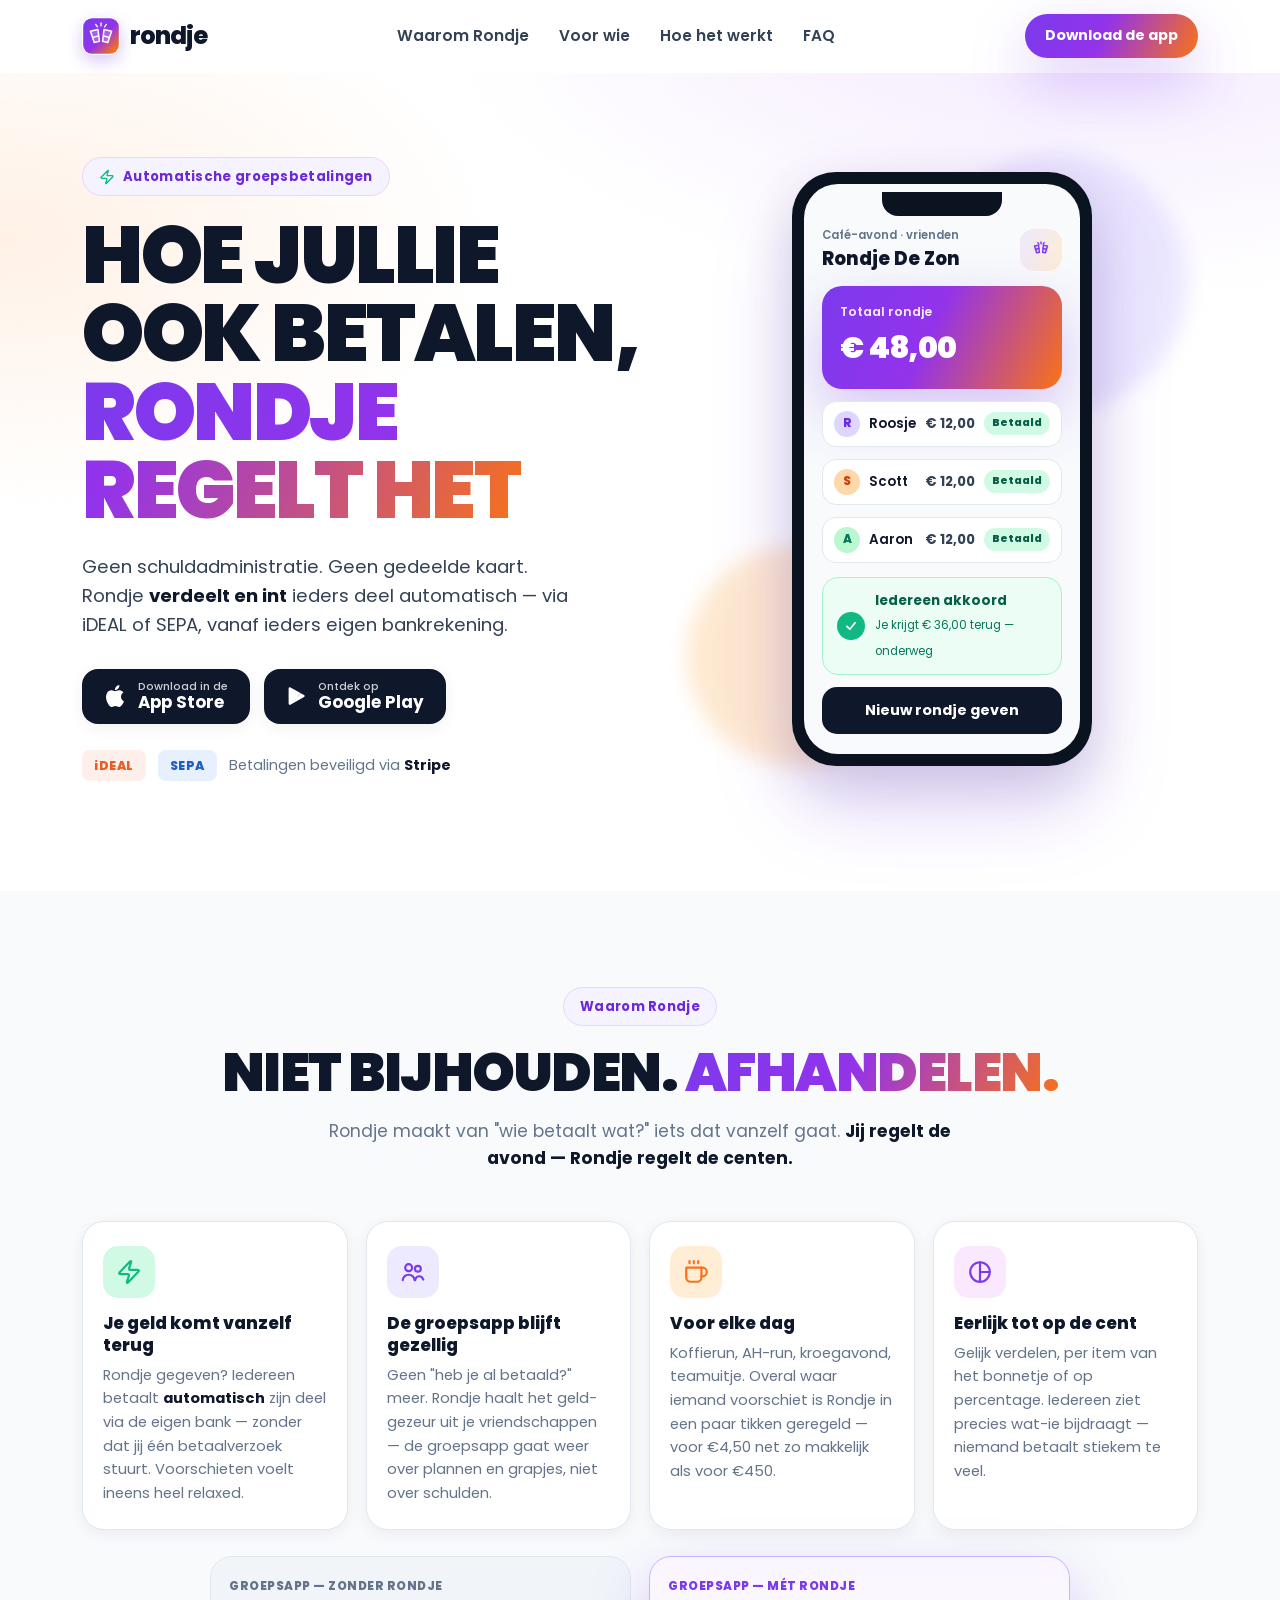
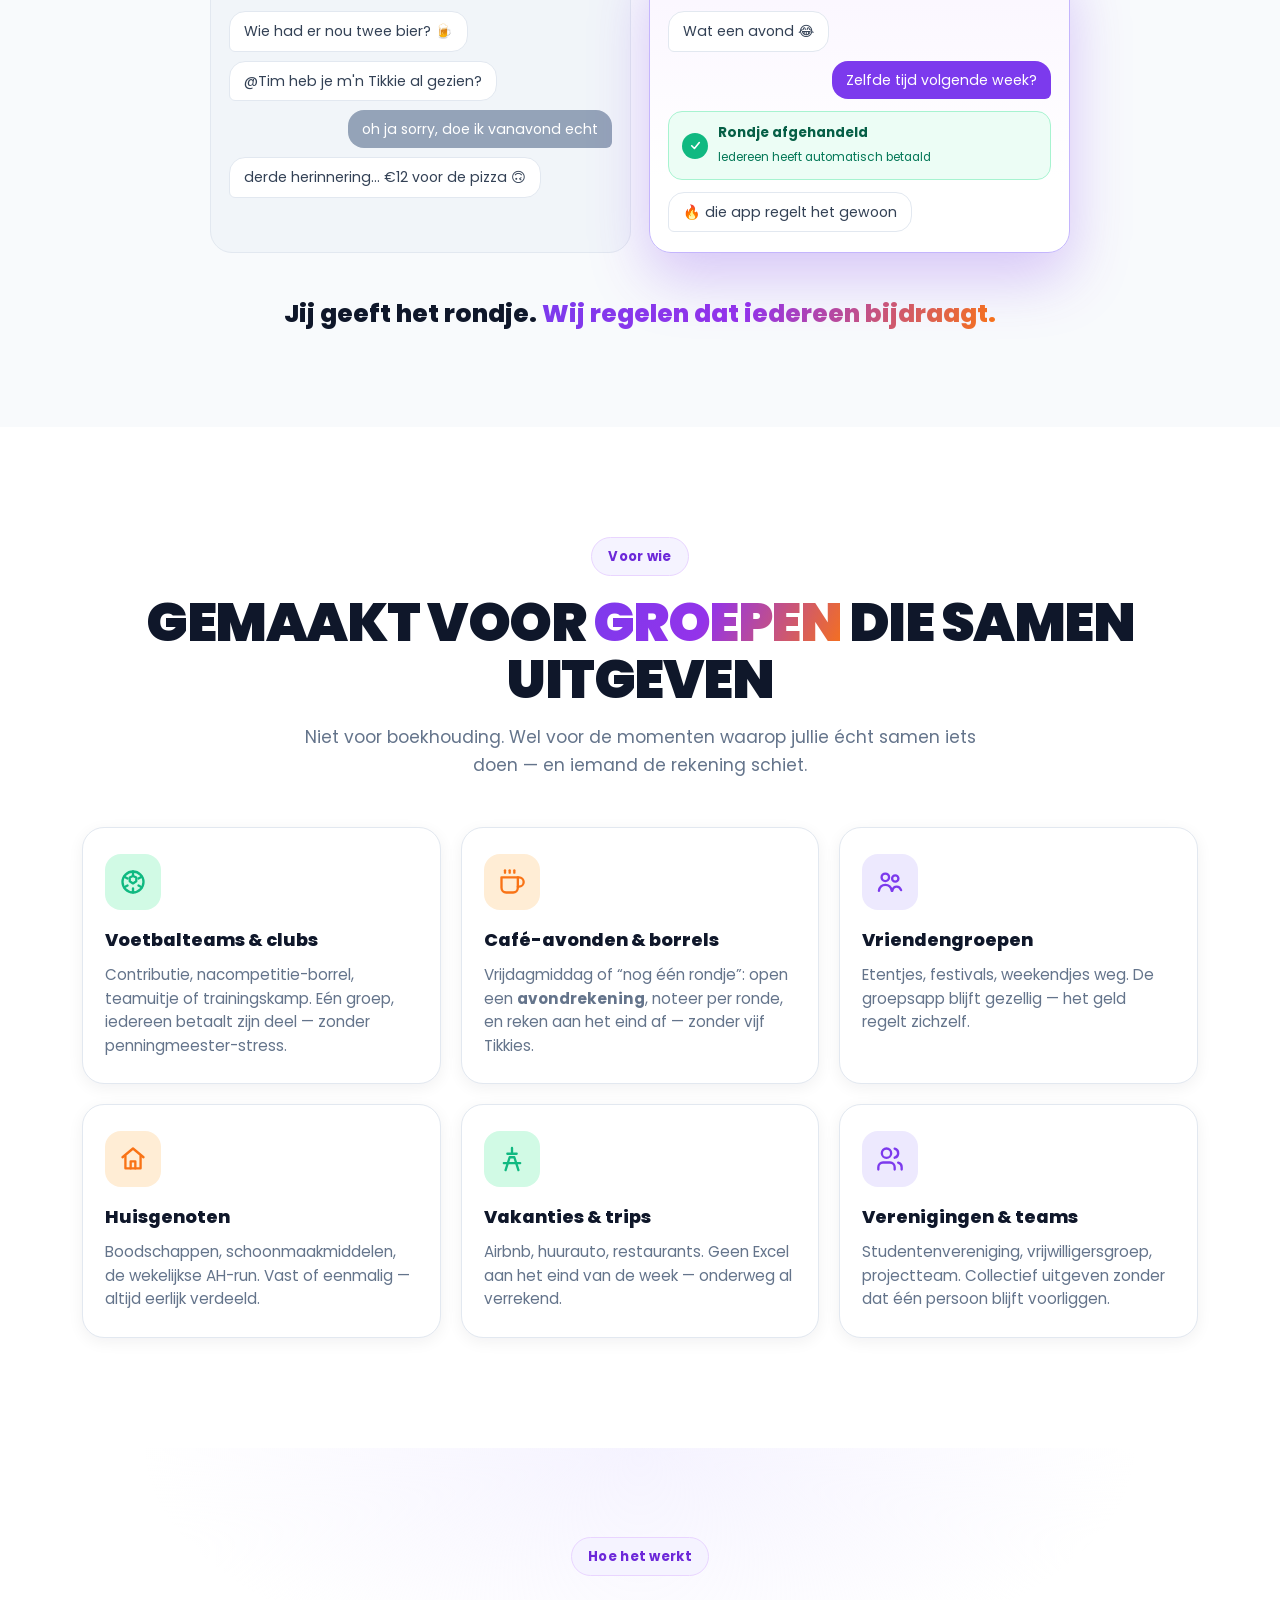
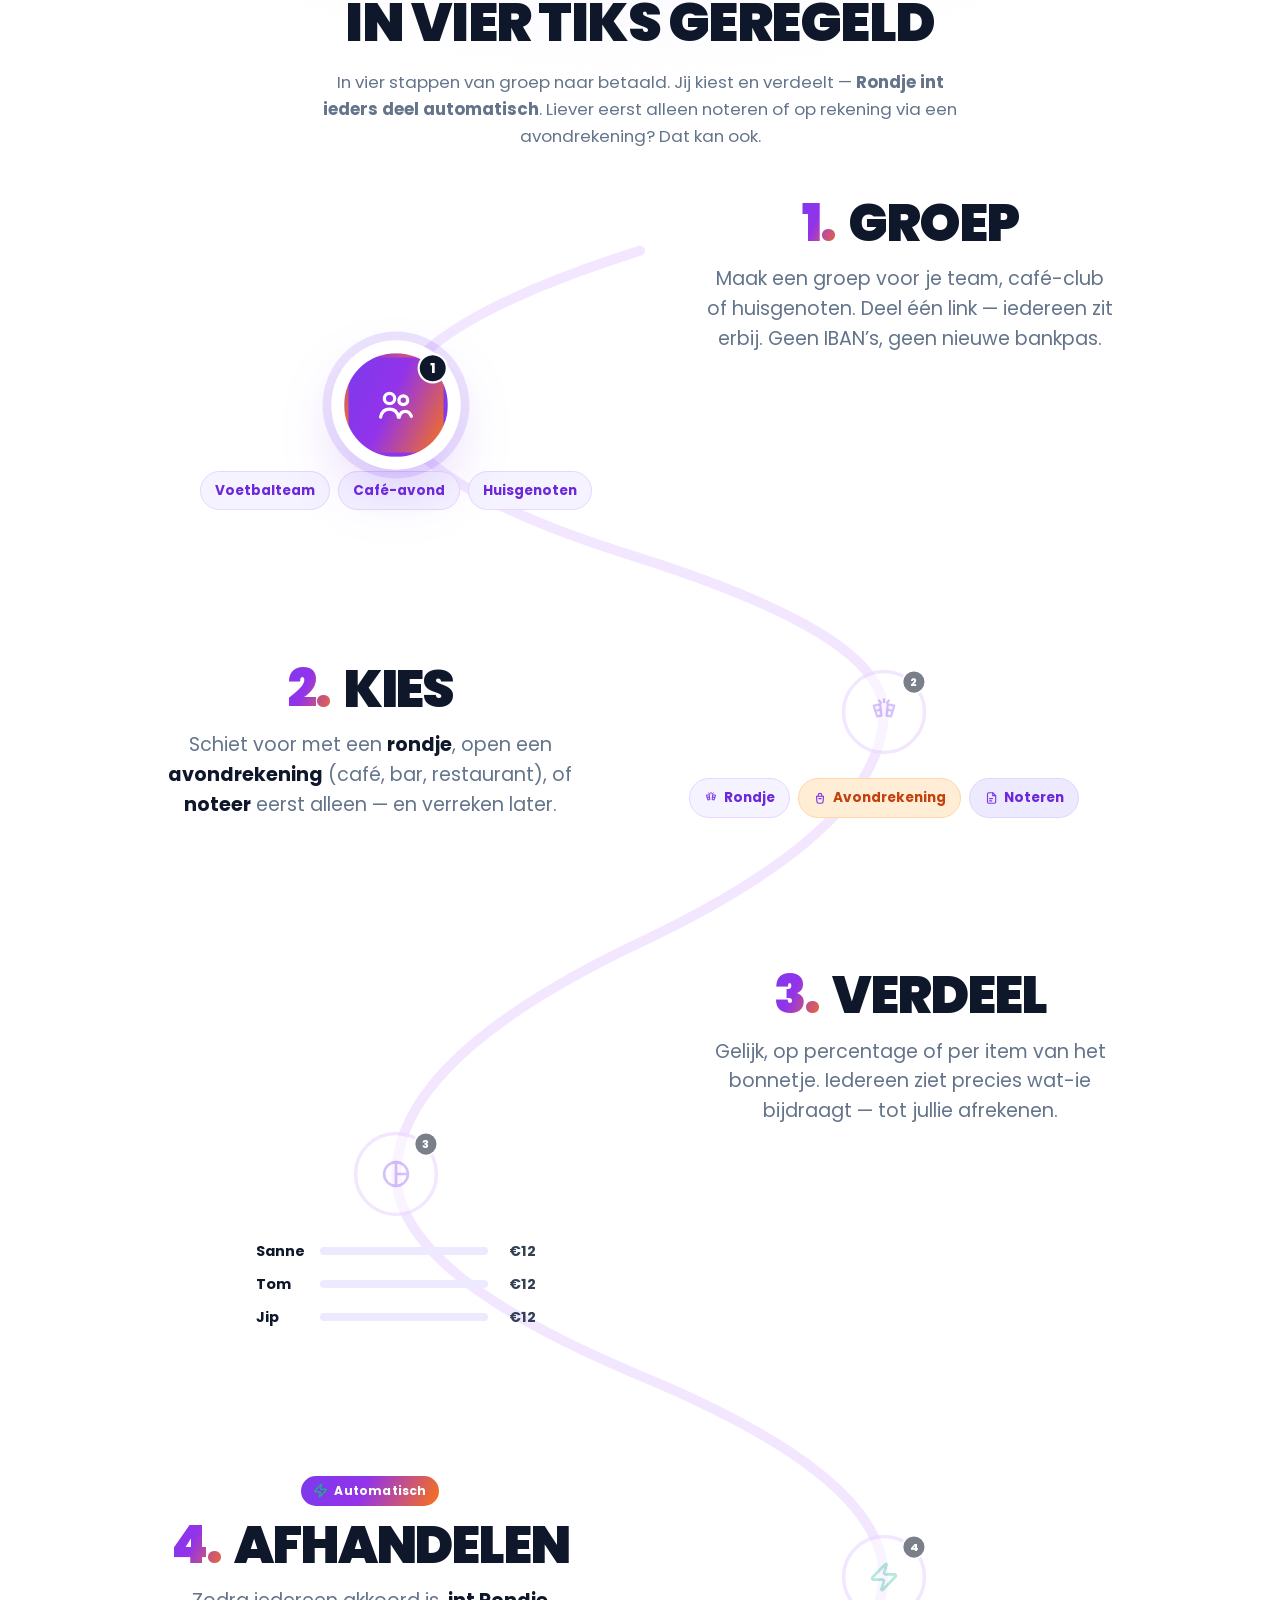
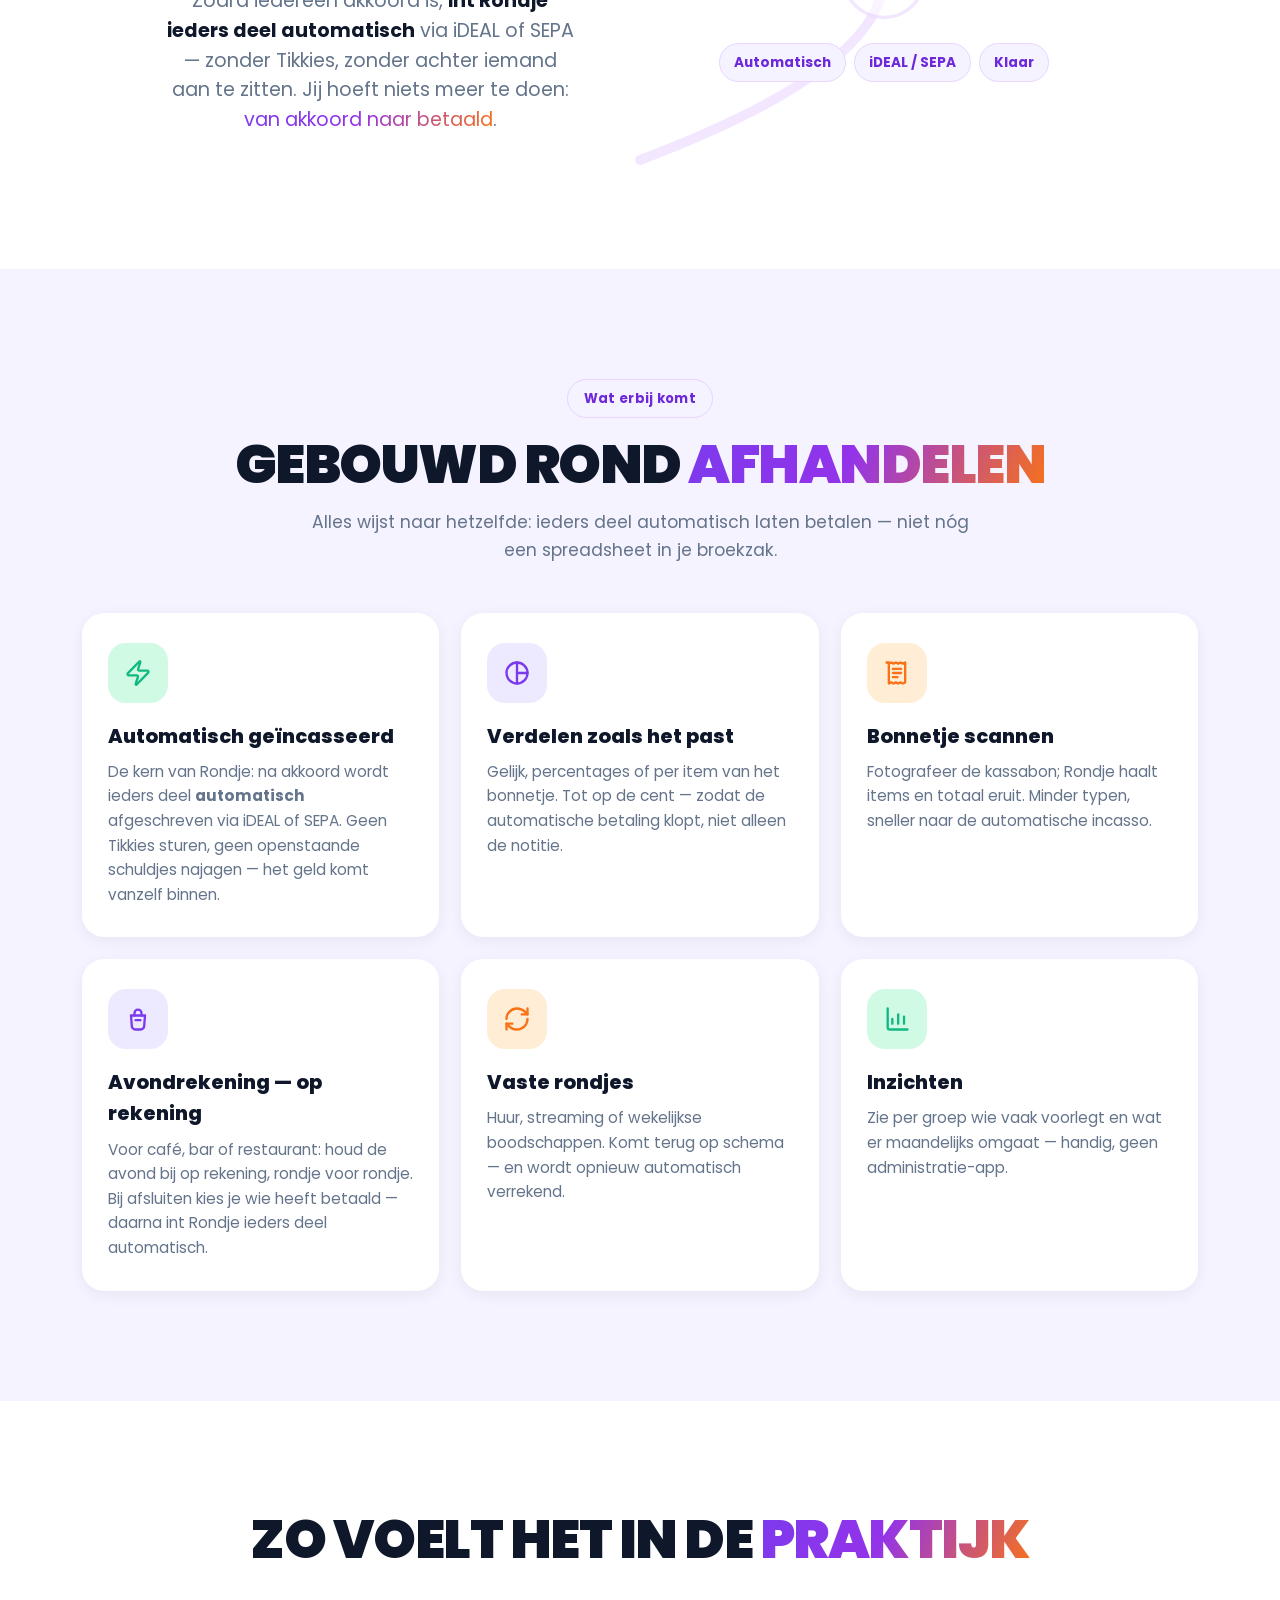
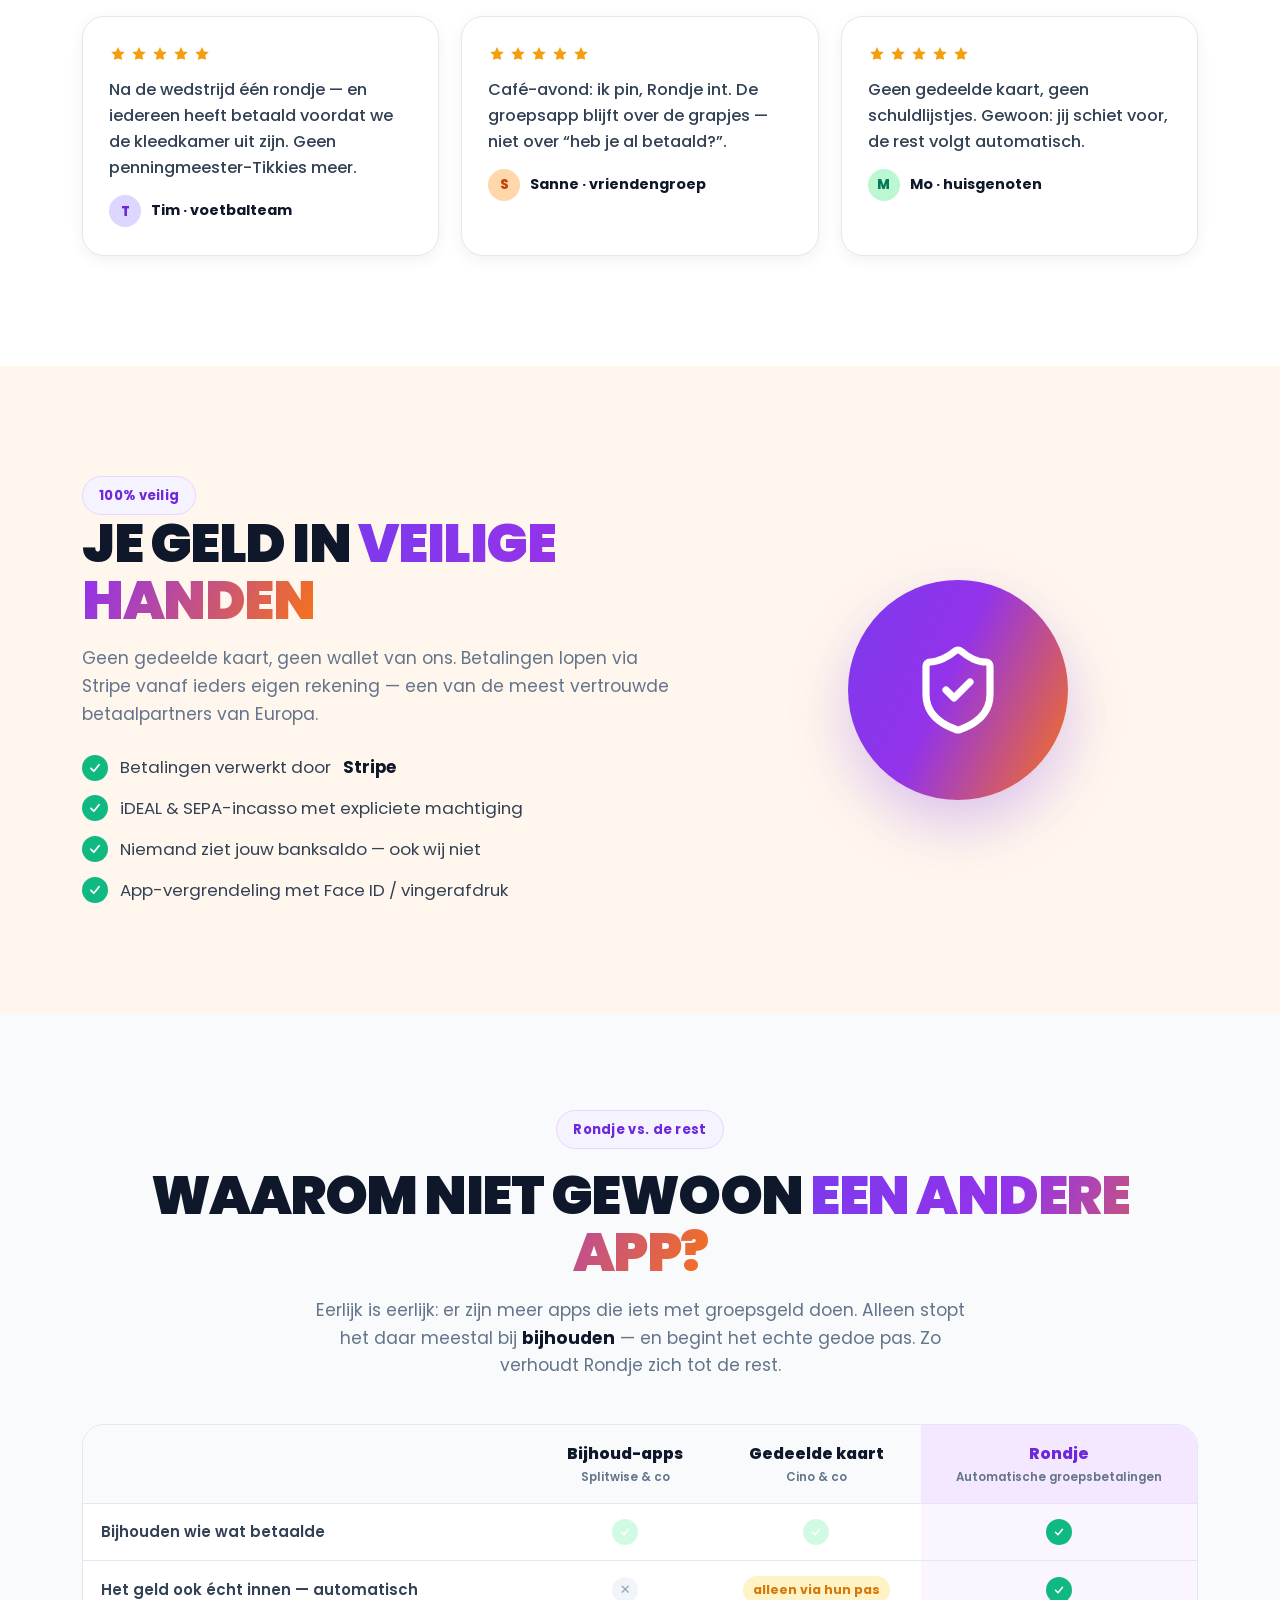
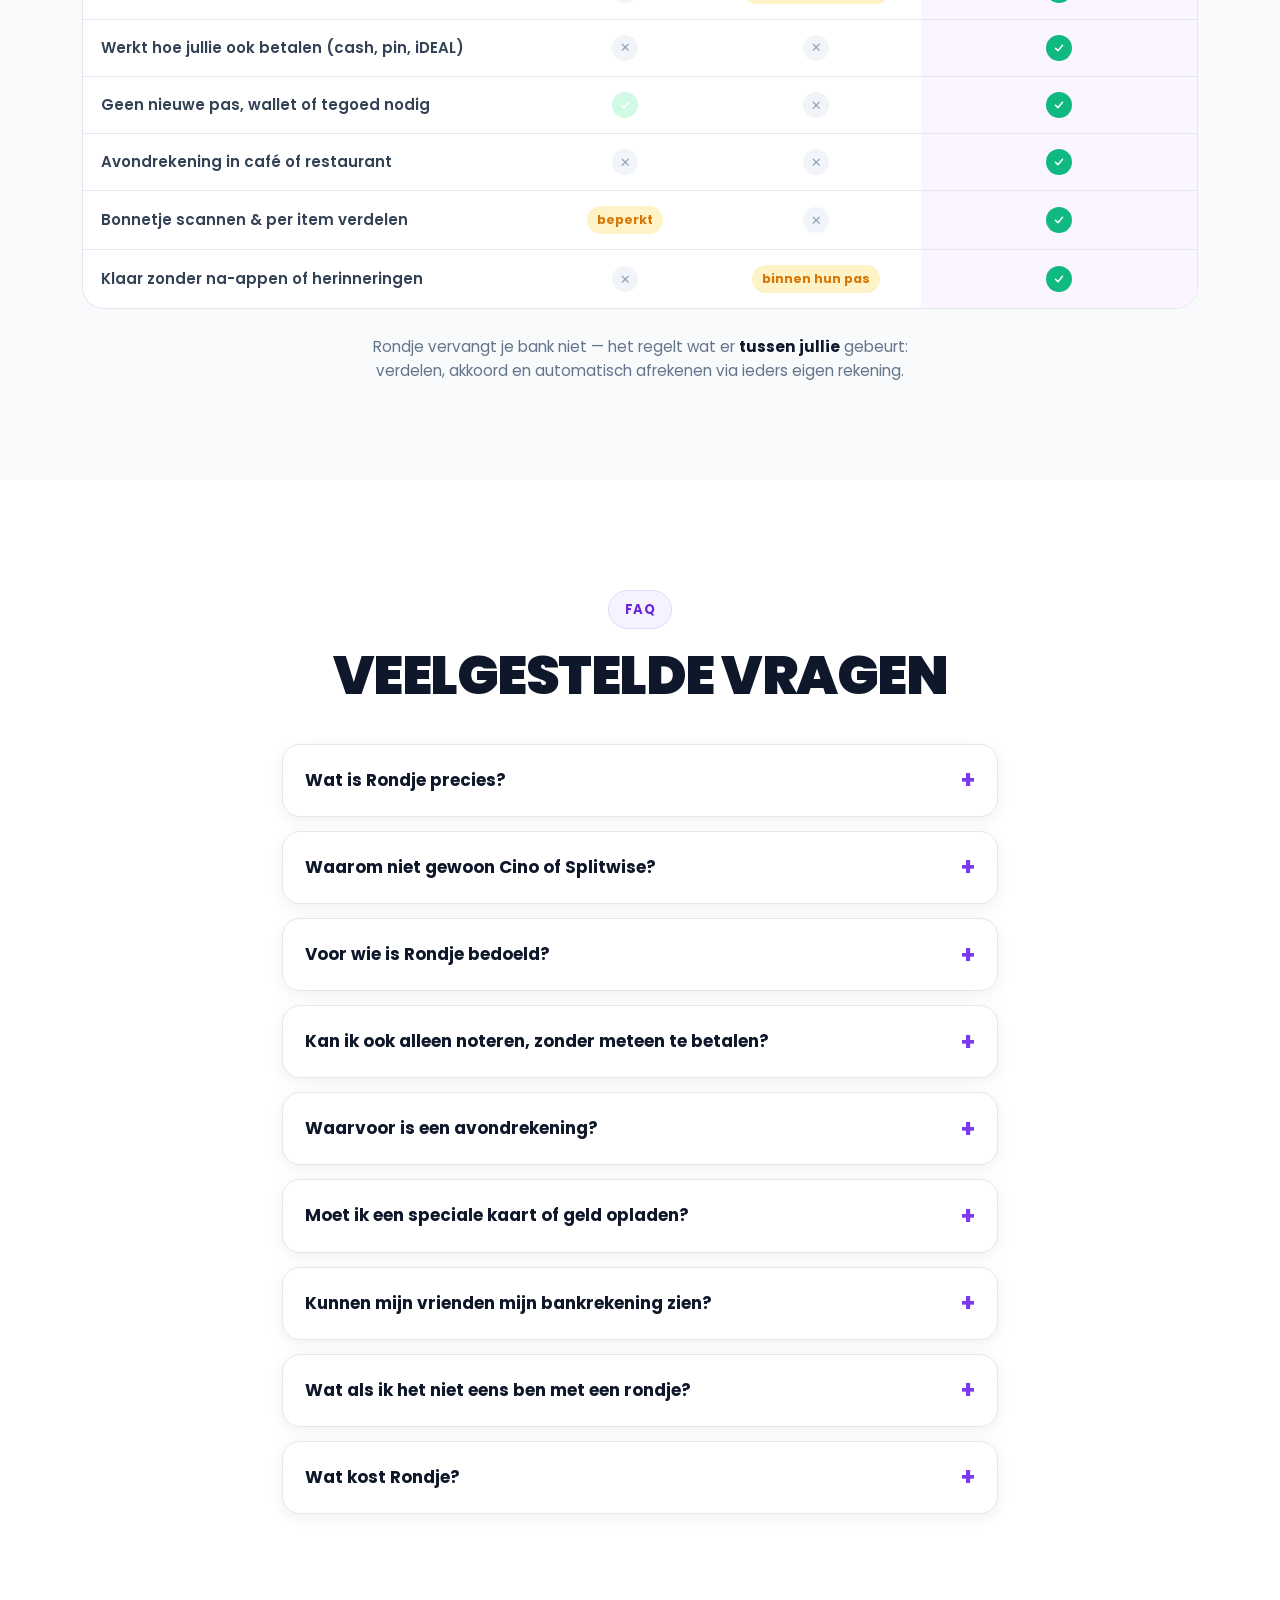
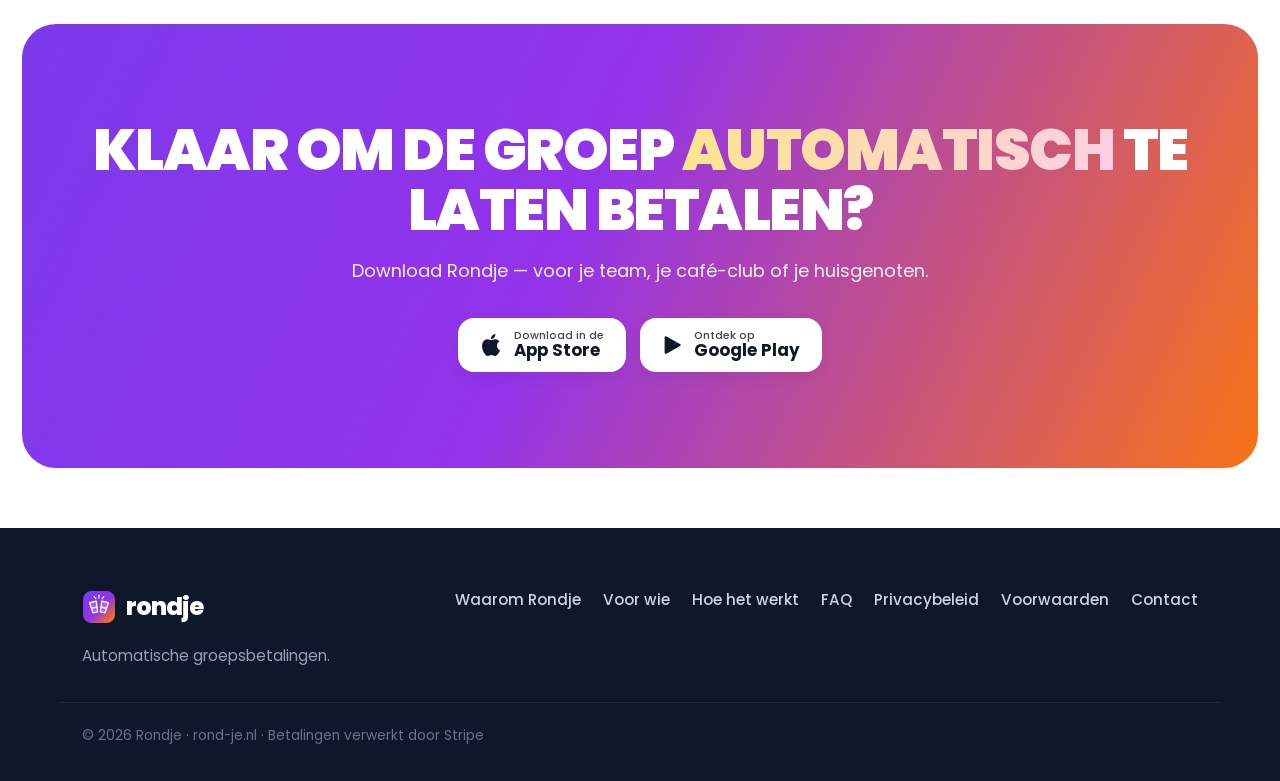
==== commit 16270deb: "Fix broken Apple logo path on store buttons. Co-authored-by: Cursor <cursoragent@cursor.com>" ====
--- a/index.html
+++ b/index.html
@@ -71,7 +71,7 @@
 
           <div class="hero__cta" id="download">
             <a href="#" class="store-btn" aria-label="Download in de App Store">
-              <svg viewBox="0 0 24 24" width="22" height="22" aria-hidden="true"><path fill="currentColor" d="M16.365 1.43c0 1.14-.42 2.2-1.12 2.98-.84.94-2.2 1.66-3.34 1.57-.14-1.12.43-2.3 1.1-3.03.77-.85 2.12-1.5 3.36-1.52ZM20.9 17.02c-.6 1.39-.9 2.01-1.67 3.24-1.08 1.72-2.6 3.86-4.48 3.87-1.67.02-2.1-1.1-4.37-1.08-2.27.01-2.74 1.1-4.41 1.08-1.88-.02-3.32-1.95-4.4-3.67C-.9 15.94-1.2 9.9 1.65 6.7c.99-1.14 2.55-1.86 4.03-1.86 1.5 0 2.44 1.09 4.37 1.09 1.87 0 3-1.09 4.37-1.09 1.32 0 2.72.72 3.72 1.96-3.27 1.79-2.74 6.46.76 8.22Z"/></svg>
+              <svg viewBox="0 0 24 24" width="22" height="22" aria-hidden="true"><path fill="currentColor" d="M12.152 6.896c-.948 0-2.415-1.078-3.96-1.04-2.04.027-3.91 1.183-4.961 3.014-2.117 3.675-.546 9.103 1.519 12.09 1.013 1.454 2.208 3.09 3.792 3.039 1.52-.065 2.09-.987 3.935-.987 1.831 0 2.35.987 3.96.948 1.637-.026 2.676-1.48 3.676-2.948 1.156-1.688 1.636-3.325 1.662-3.415-.039-.013-3.182-1.221-3.22-4.857-.026-3.04 2.48-4.494 2.597-4.559-1.429-2.09-3.623-2.324-4.39-2.376-2-.156-3.675 1.09-4.61 1.09zm3.378-3.066c.843-1.012 1.4-2.427 1.245-3.83-1.207.052-2.662.805-3.532 1.818-.78.896-1.454 2.338-1.273 3.714 1.338.104 2.715-.688 3.56-1.702z"/></svg>
               <span><small>Download in de</small><strong>App Store</strong></span>
             </a>
             <a href="#" class="store-btn" aria-label="Ontdek op Google Play">
@@ -585,7 +585,7 @@
         <p>Download Rondje — voor je team, je café-club of je huisgenoten.</p>
         <div class="hero__cta hero__cta--center">
           <a href="#" class="store-btn store-btn--dark">
-            <svg viewBox="0 0 24 24" width="22" height="22" aria-hidden="true"><path fill="currentColor" d="M16.365 1.43c0 1.14-.42 2.2-1.12 2.98-.84.94-2.2 1.66-3.34 1.57-.14-1.12.43-2.3 1.1-3.03.77-.85 2.12-1.5 3.36-1.52ZM20.9 17.02c-.6 1.39-.9 2.01-1.67 3.24-1.08 1.72-2.6 3.86-4.48 3.87-1.67.02-2.1-1.1-4.37-1.08-2.27.01-2.74 1.1-4.41 1.08-1.88-.02-3.32-1.95-4.4-3.67C-.9 15.94-1.2 9.9 1.65 6.7c.99-1.14 2.55-1.86 4.03-1.86 1.5 0 2.44 1.09 4.37 1.09 1.87 0 3-1.09 4.37-1.09 1.32 0 2.72.72 3.72 1.96-3.27 1.79-2.74 6.46.76 8.22Z"/></svg>
+            <svg viewBox="0 0 24 24" width="22" height="22" aria-hidden="true"><path fill="currentColor" d="M12.152 6.896c-.948 0-2.415-1.078-3.96-1.04-2.04.027-3.91 1.183-4.961 3.014-2.117 3.675-.546 9.103 1.519 12.09 1.013 1.454 2.208 3.09 3.792 3.039 1.52-.065 2.09-.987 3.935-.987 1.831 0 2.35.987 3.96.948 1.637-.026 2.676-1.48 3.676-2.948 1.156-1.688 1.636-3.325 1.662-3.415-.039-.013-3.182-1.221-3.22-4.857-.026-3.04 2.48-4.494 2.597-4.559-1.429-2.09-3.623-2.324-4.39-2.376-2-.156-3.675 1.09-4.61 1.09zm3.378-3.066c.843-1.012 1.4-2.427 1.245-3.83-1.207.052-2.662.805-3.532 1.818-.78.896-1.454 2.338-1.273 3.714 1.338.104 2.715-.688 3.56-1.702z"/></svg>
             <span><small>Download in de</small><strong>App Store</strong></span>
           </a>
           <a href="#" class="store-btn store-btn--dark">
--- a/styles.css
+++ b/styles.css
@@ -874,6 +874,17 @@
 }
 
 @media (max-width: 720px) {
+  /* Camera-pan: journey schuift horizontaal mee met de lijn (JS zet --journey-cam) */
+  .steps {
+    overflow-x: clip;
+  }
+  .journey {
+    --journey-cam: 0px;
+    transform: translate3d(var(--journey-cam), 0, 0);
+    will-change: transform;
+    max-width: none;
+    width: 100%;
+  }
   .journey__row {
     grid-template-columns: 1fr;
     gap: 22px;
@@ -888,15 +899,18 @@
   .journey__stop--b .journey__copy { padding-inline: 0; }
   .journey__stop--a .journey__visual { padding-left: 0; }
   .journey__stop--b .journey__visual { padding-right: 0; }
-  /* De blik dwaalt zijwaarts mee: bol 1 midden, bol 2 tegen de rechterrand,
-     bol 3 een stukje links uit beeld, bol 4 weer netjes in het midden. */
-  .journey__stop[data-step="2"] { --ball-shift: calc(50vw - 52px); }
-  .journey__stop[data-step="3"] { --ball-shift: calc(-50vw + 24px); }
+  /* Pad kronkelt ver buiten het scherm; camera volgt (1→rechts, 3→links, 4→midden) */
+  .journey__stop[data-step="1"] { --ball-shift: 0px; }
+  .journey__stop[data-step="2"] { --ball-shift: min(46vw, 200px); }
+  .journey__stop[data-step="3"] { --ball-shift: max(-46vw, -200px); }
+  .journey__stop[data-step="4"] { --ball-shift: 0px; }
   .journey__copy h3 { font-size: clamp(1.7rem, 8vw, 2.2rem); }
   .journey__ball { width: 80px; height: 80px; }
   .journey__ball img { width: 30px; height: 30px; }
-  .journey__snake { opacity: .4; }
-  .journey__stops { gap: 56px; }
+  .journey__snake { opacity: .72; }
+  .journey__snake-bg,
+  .journey__snake-fill { stroke-width: 12; }
+  .journey__stops { gap: 72px; }
 }
 
 @media (prefers-reduced-motion: reduce) {
@@ -1112,10 +1126,12 @@
   .hero__copy { display: contents; }
   .hero__copy > * { text-align: center; }
   .hero .pill--icon { justify-self: center; }
-  .hero__visual { order: 1; margin-top: 34px; }
-  .hero__cta { order: 2; margin-top: 34px; }
-  .hero__trust { order: 3; }
-  .hero__sub { margin-inline: auto; }
+  .hero__visual { order: 1; margin-top: 28px; }
+  .hero__cta { order: 2; margin-top: 22px; gap: 10px; }
+  .hero__trust { order: 3; margin-top: 12px; gap: 8px; }
+  /* Titel + ondertitel strakker op mobiel */
+  .hero__title { margin: 12px 0 10px; letter-spacing: -1.6px; }
+  .hero__sub { margin-inline: auto; margin-top: 0; line-height: 1.45; }
   .hero__cta, .hero__trust { justify-content: center; }
   .secure__inner { grid-template-columns: 1fr; text-align: center; }
   .section-title--left { text-align: center; }
@@ -1138,8 +1154,35 @@
 }
 
 @media (max-width: 620px) {
-  .audiences__grid, .features__grid, .quotes__grid, .why__grid { grid-template-columns: 1fr; }
-  .chatdemo { grid-template-columns: 1fr; }
+  .features__grid, .quotes__grid { grid-template-columns: 1fr; }
+  /* Voor wie + Waarom + WhatsApp-demo: 2 naast elkaar op mobiel */
+  .audiences__grid {
+    grid-template-columns: repeat(2, 1fr);
+    gap: 10px;
+    margin-top: 28px;
+  }
+  .audience { padding: 16px 12px; }
+  .audience__icon { width: 42px; height: 42px; border-radius: 12px; margin-bottom: 10px; }
+  .audience__icon img { width: 22px; height: 22px; }
+  .audience h3 { font-size: .95rem; }
+  .audience p { font-size: .82rem; line-height: 1.5; }
+  .why__grid {
+    grid-template-columns: repeat(2, 1fr);
+    gap: 10px;
+    margin-top: 28px;
+  }
+  .why-card { padding: 16px 12px; }
+  .why-card__icon { width: 42px; height: 42px; border-radius: 12px; margin-bottom: 10px; }
+  .why-card__icon img { width: 22px; height: 22px; }
+  .why-card h3 { font-size: .95rem; }
+  .why-card p { font-size: .82rem; line-height: 1.5; }
+  .chatdemo {
+    grid-template-columns: 1fr 1fr;
+    gap: 10px;
+  }
+  .chatdemo__panel { padding: 14px 10px; }
+  .chatdemo__label { font-size: .72rem; }
+  .bubble { font-size: .78rem; padding: 8px 10px; }
   /* Veiligheid-sectie: kleiner schild en strakkere afstanden */
   .secure__inner { gap: 30px; }
   .secure__list li { font-size: .98rem; align-items: flex-start; }
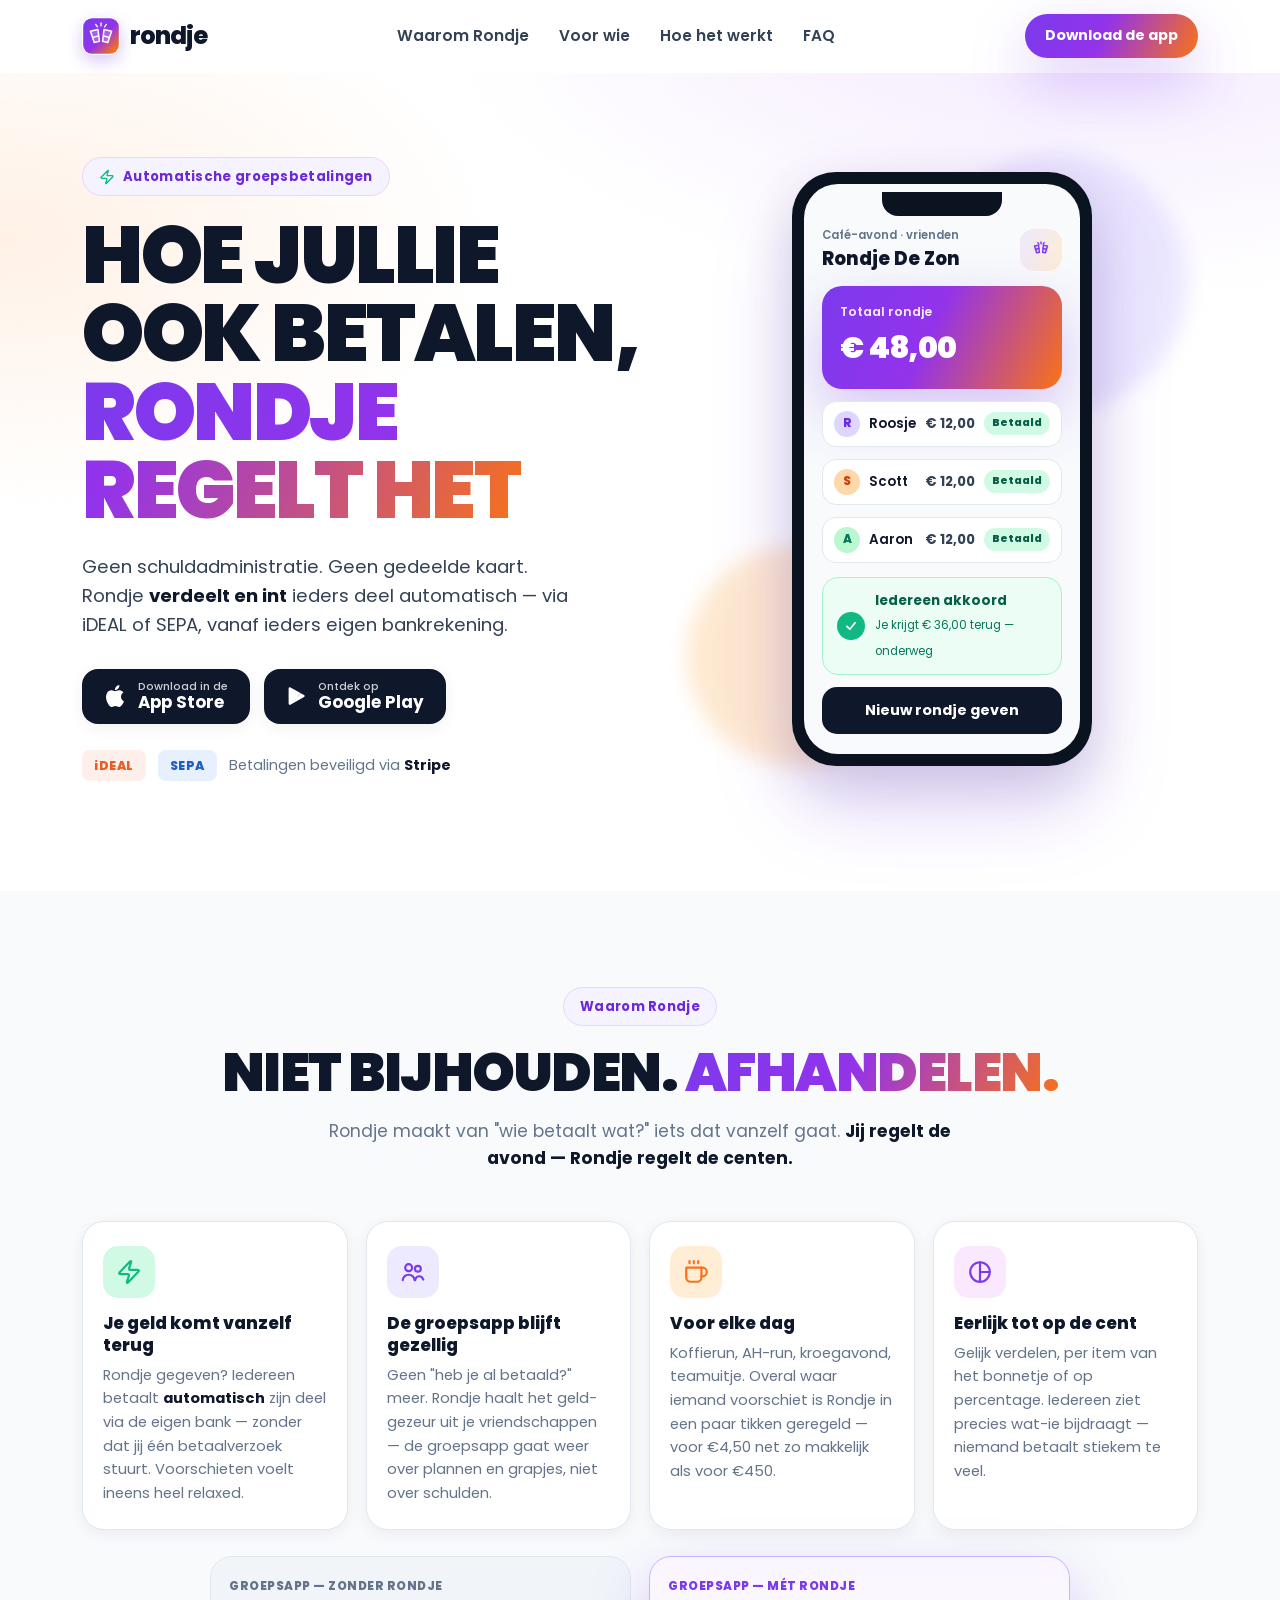
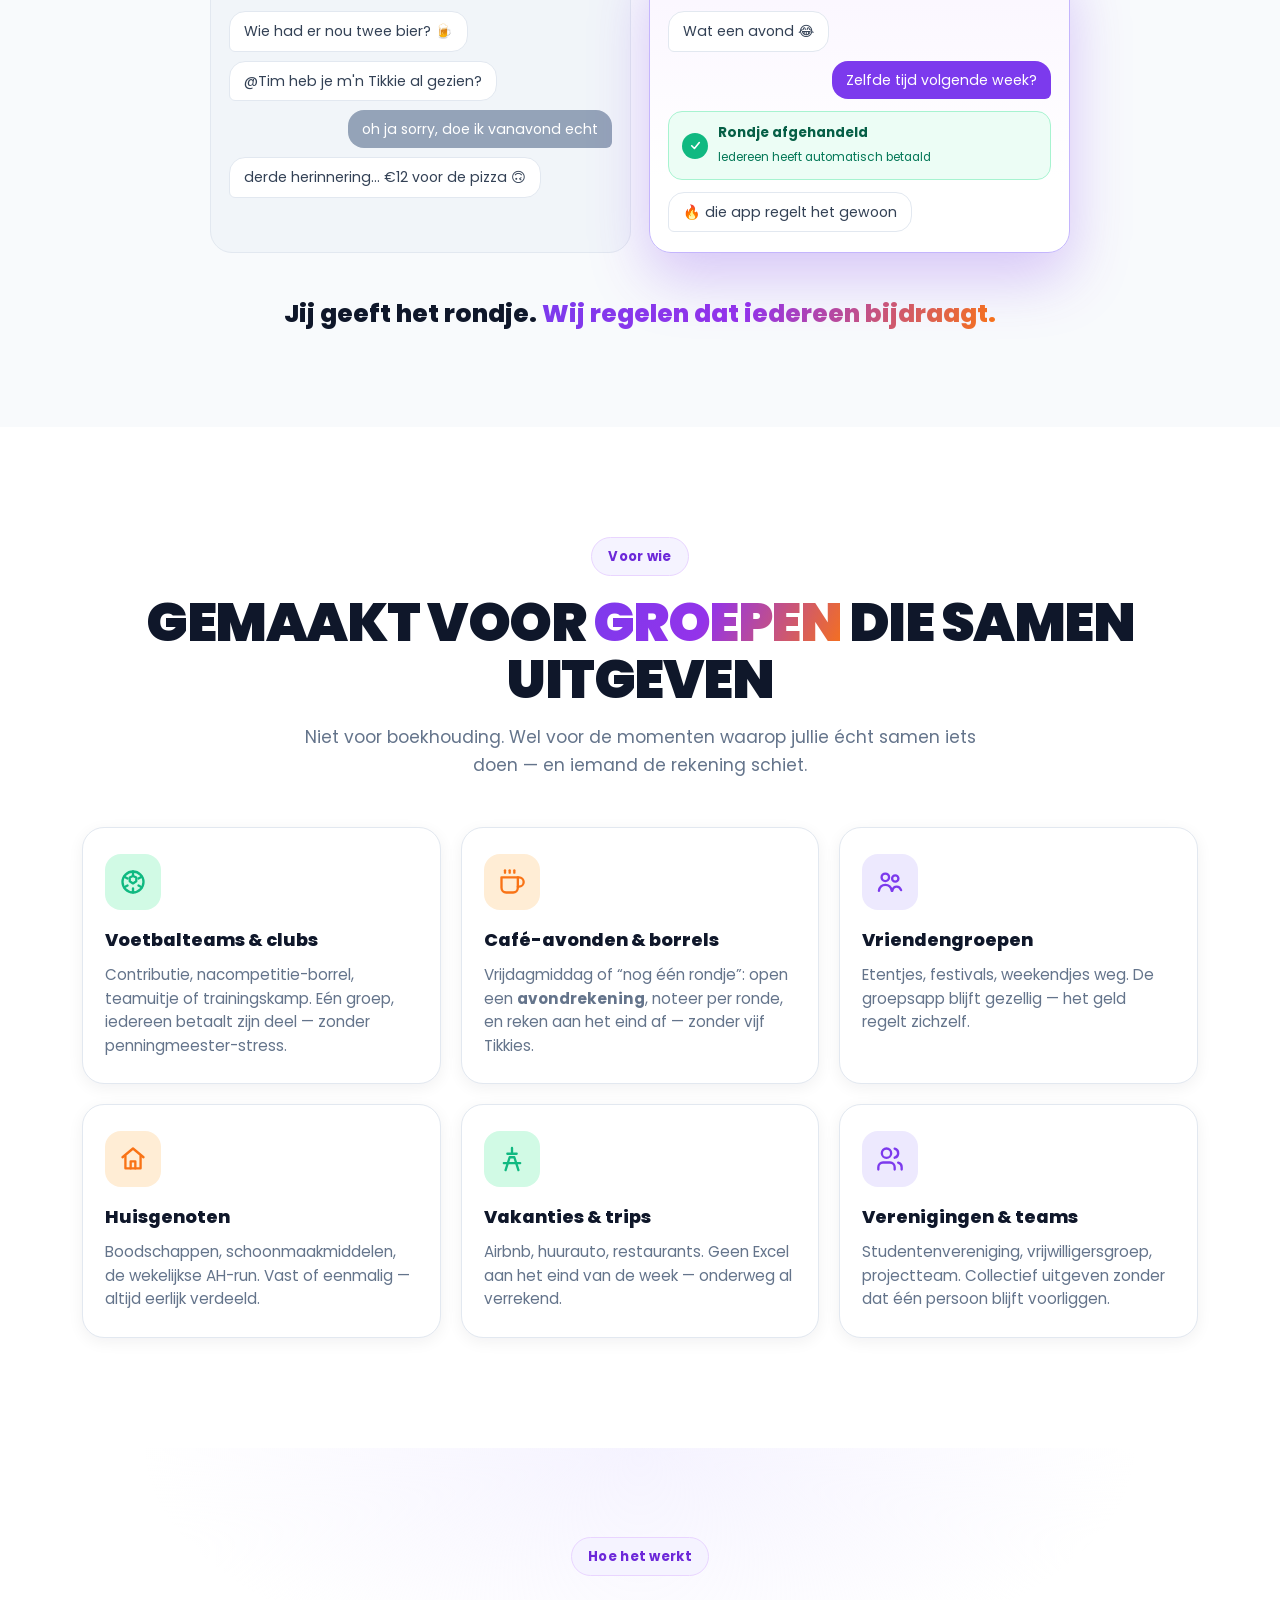
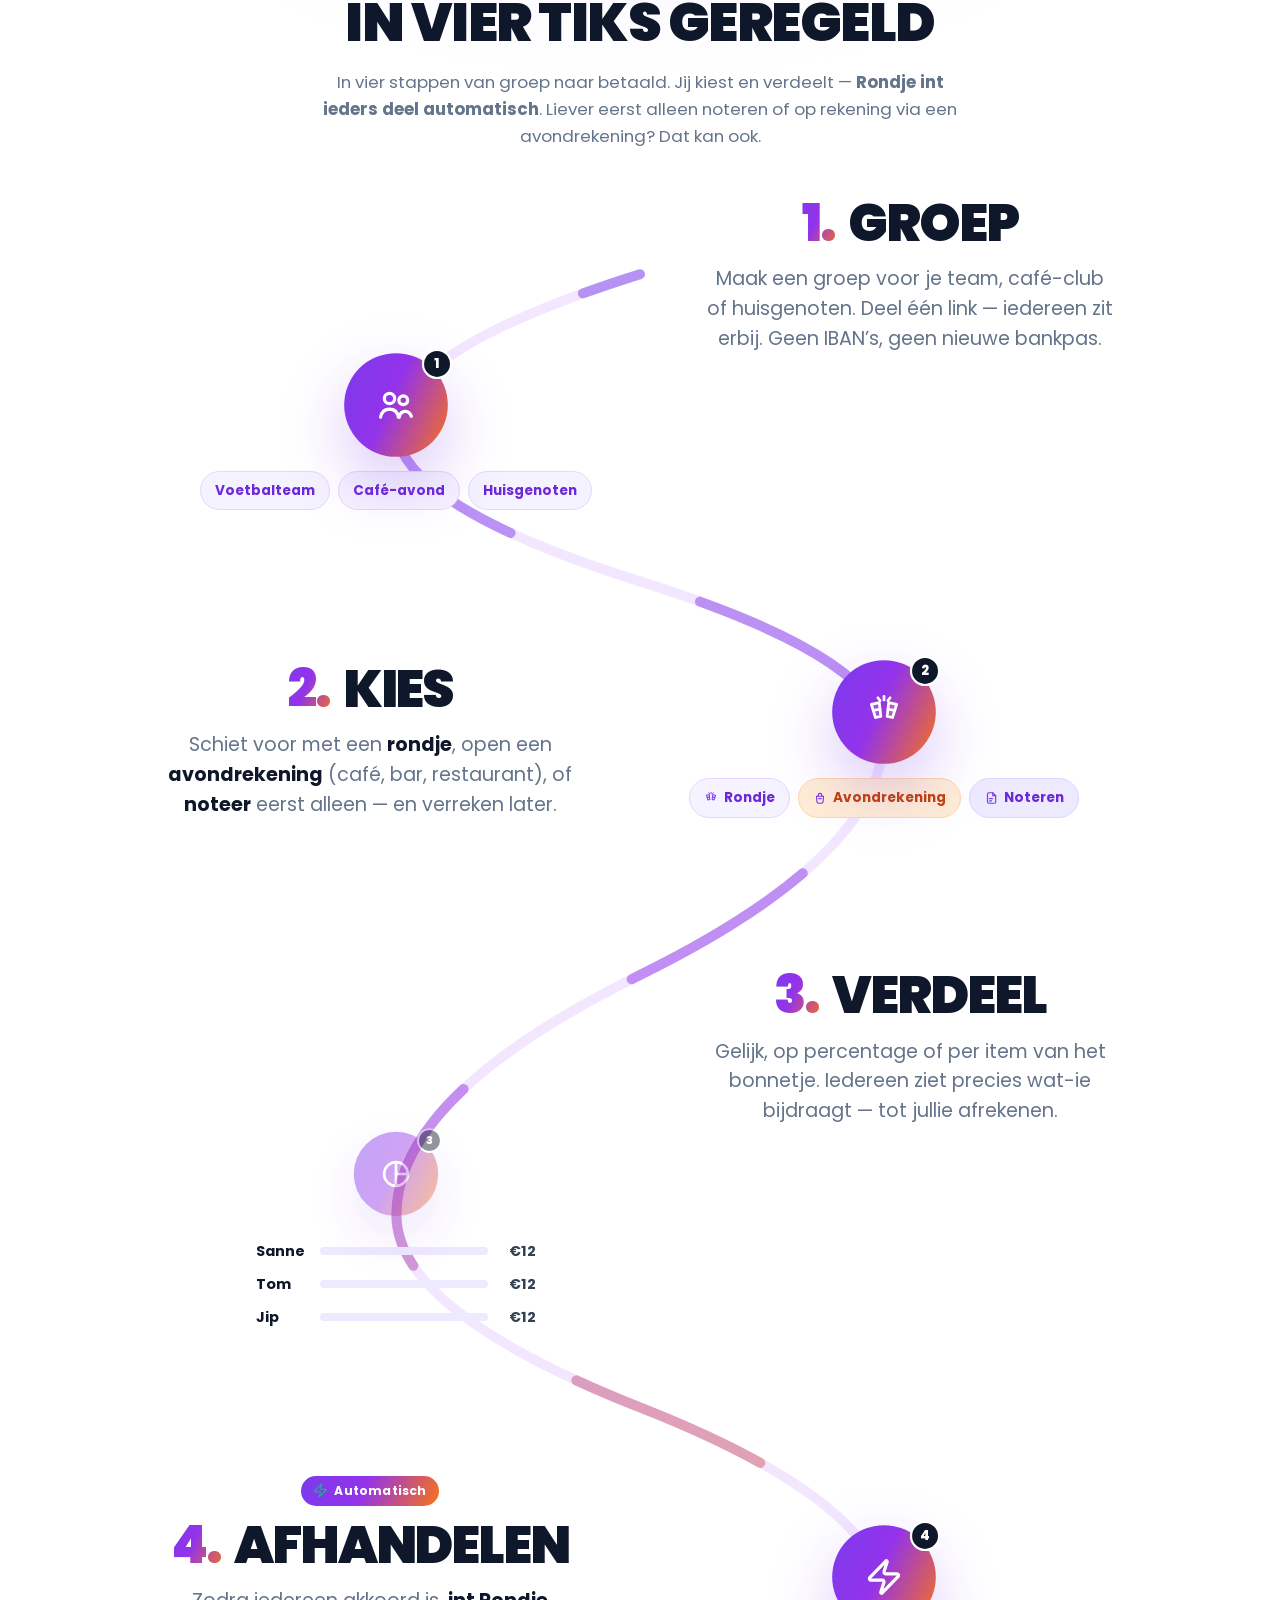
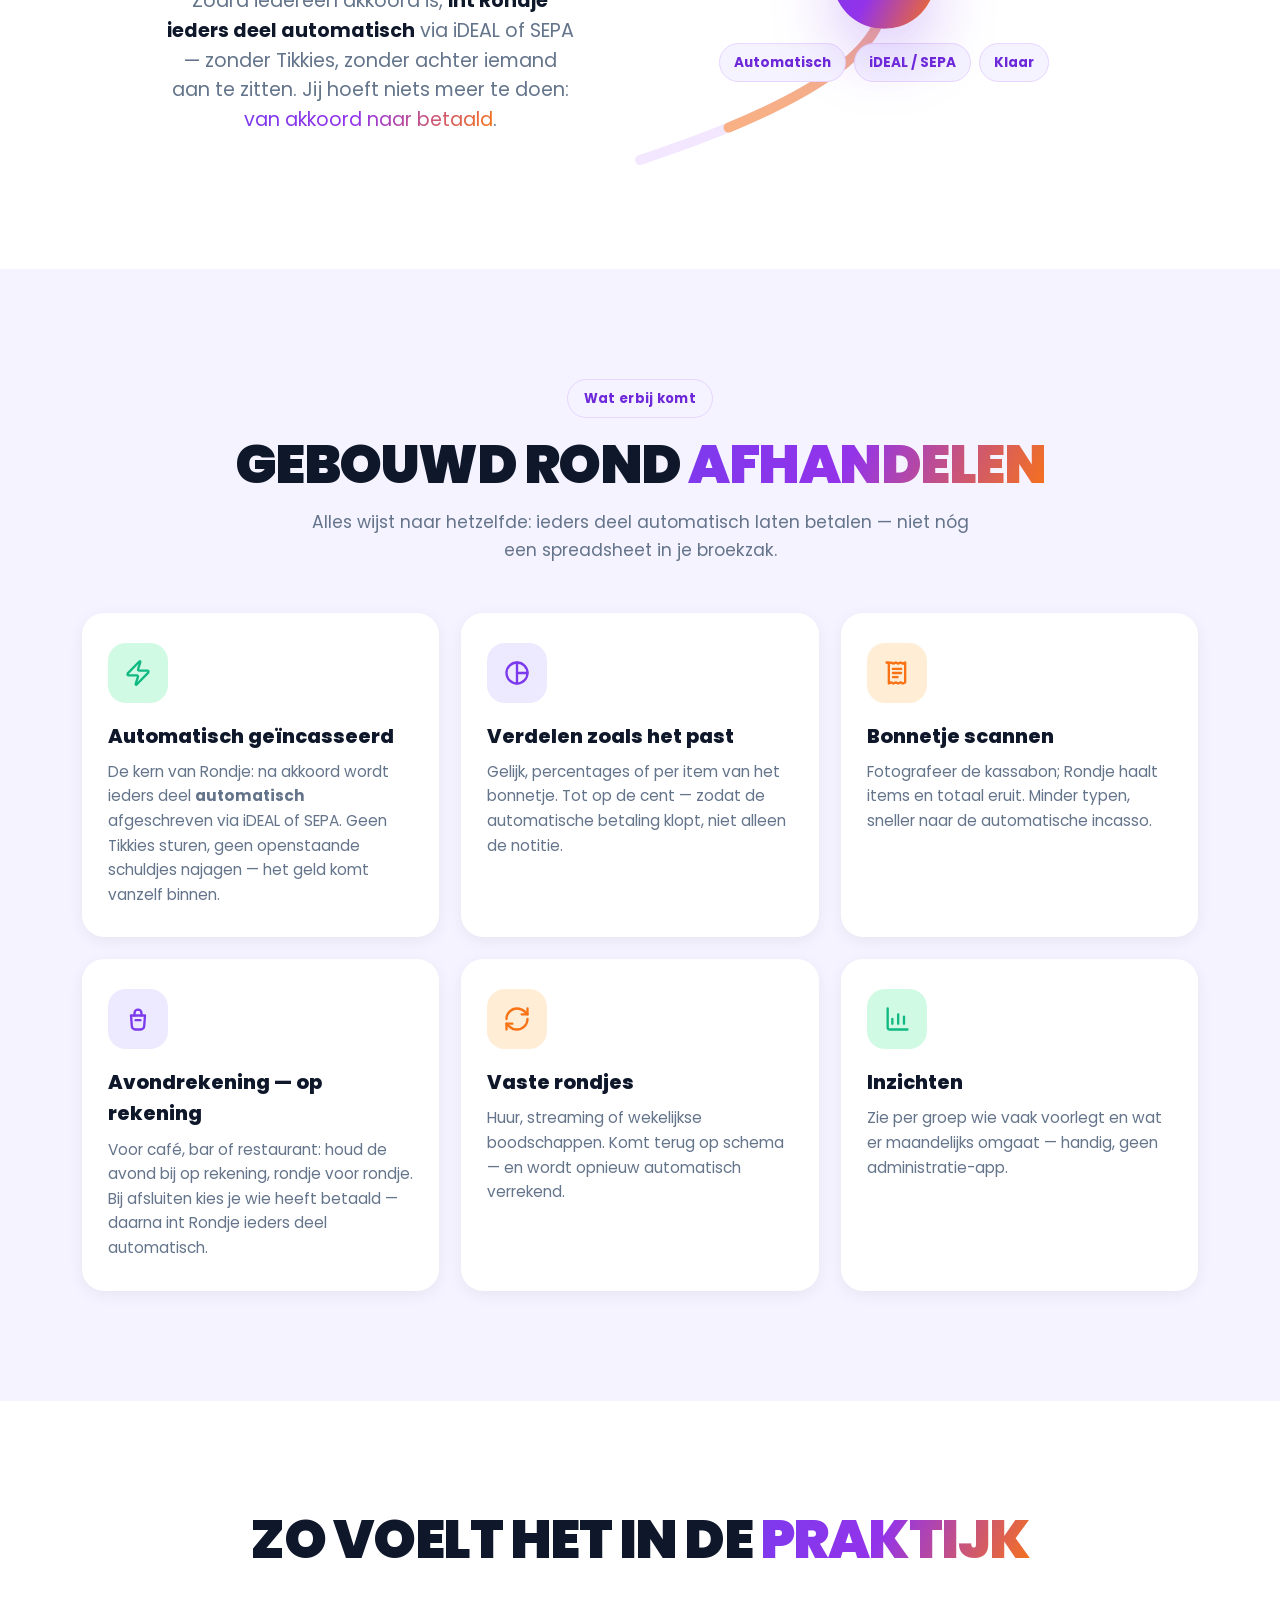
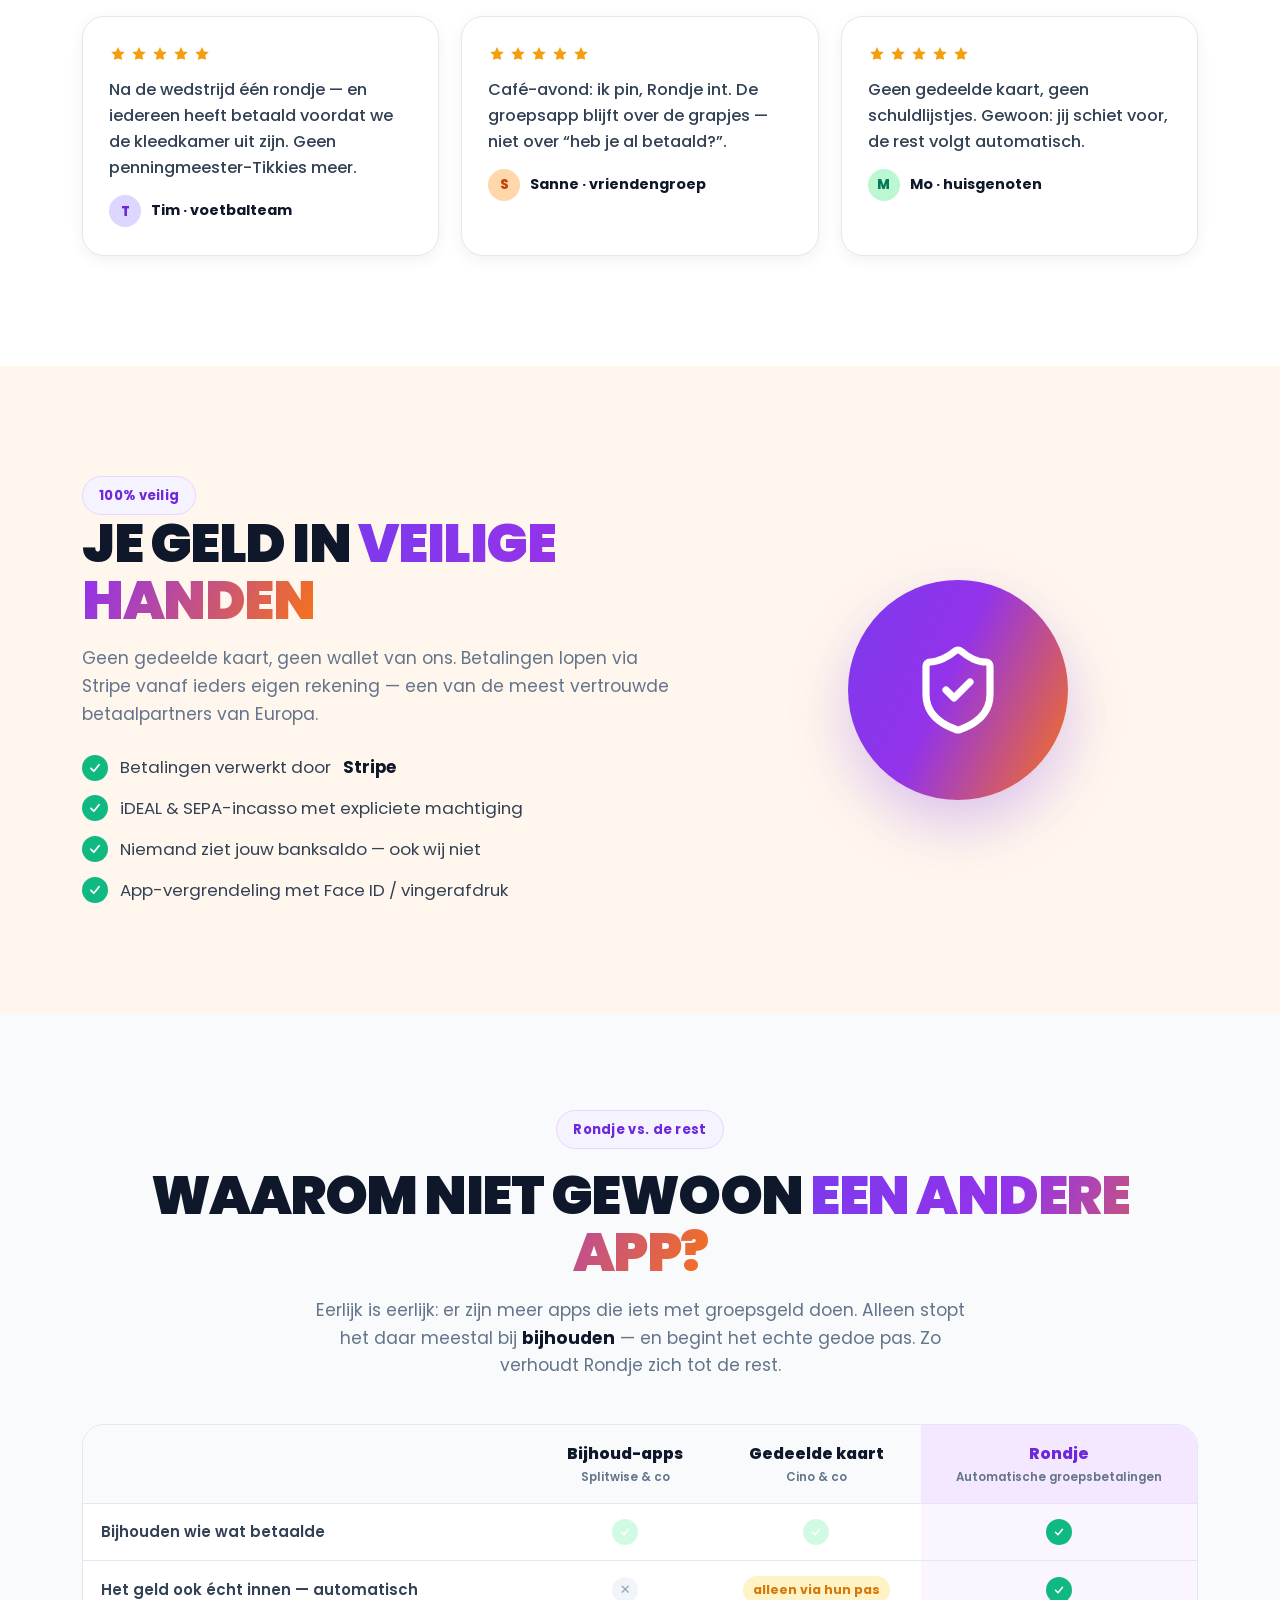
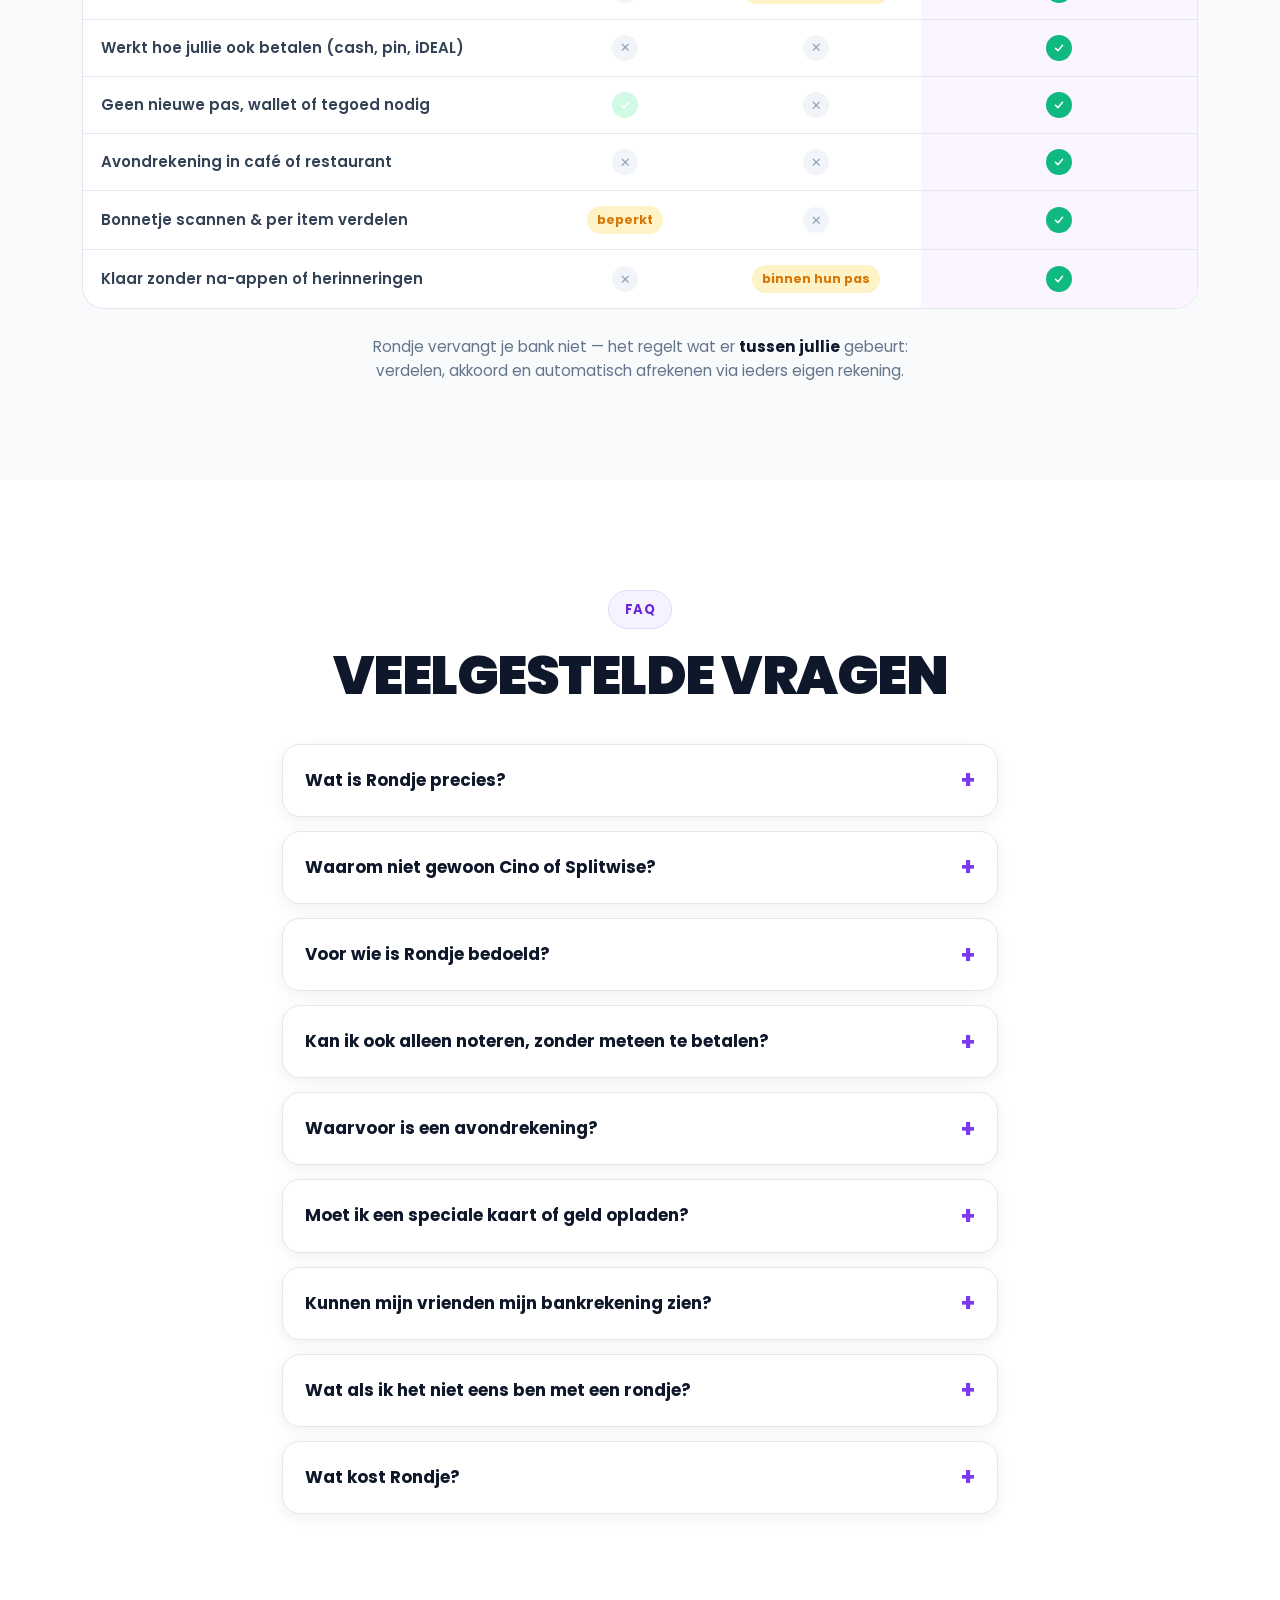
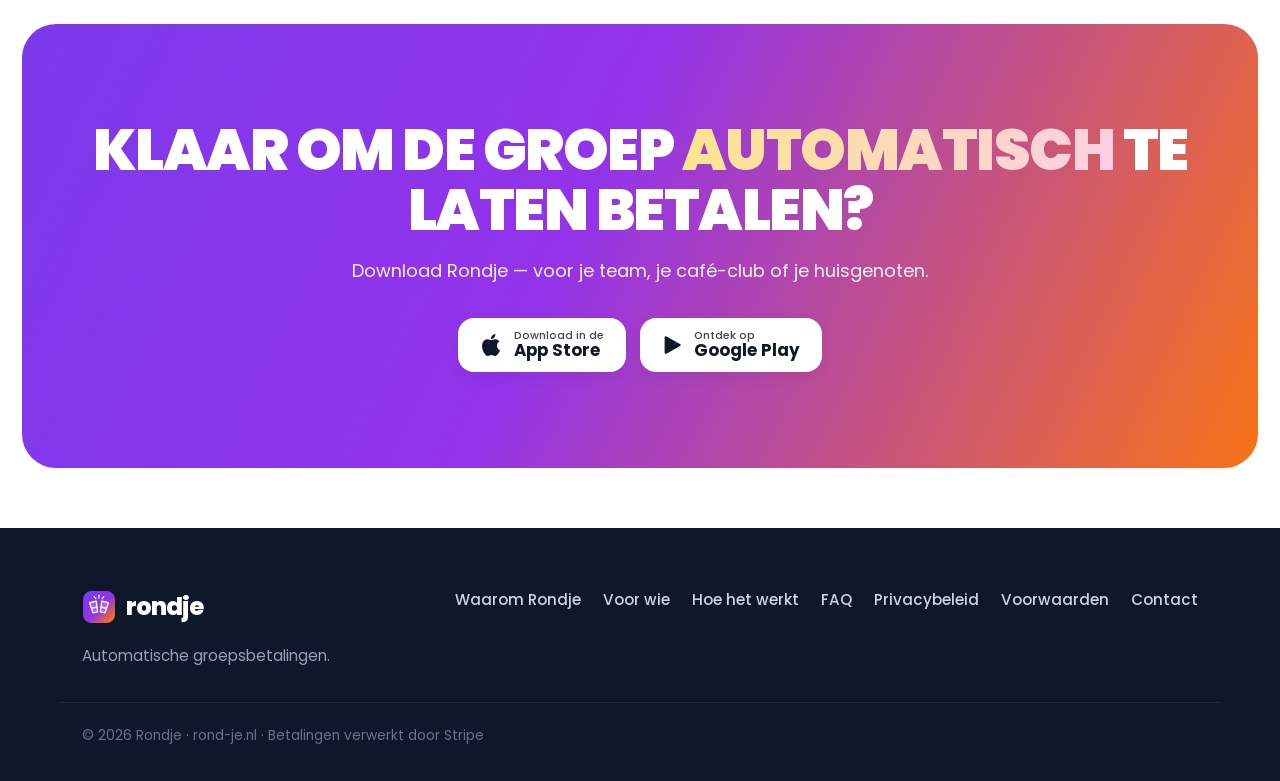
==== commit 90ca1782: "Smooth journey line with dashoffset lerp; stop mid-scroll path refits. Co-authored-by: Cursor <curso" ====
--- a/index.html
+++ b/index.html
@@ -265,17 +265,13 @@
               <stop offset="55%" stop-color="#9333EA" />
               <stop offset="100%" stop-color="#F97316" />
             </linearGradient>
-            <!-- Clip groeit mee met scroll (betrouwbaarder dan dashoffset op uitgerekt SVG) -->
-            <clipPath id="journeyClip" clipPathUnits="userSpaceOnUse">
-              <rect id="journeyClipRect" x="-60" y="0" width="220" height="0" />
-            </clipPath>
           </defs>
           <path class="journey__snake-bg" d="M50 2
             C 22 10, 22 18, 50 26
             C 78 34, 78 42, 50 50
             C 22 58, 22 66, 50 74
             C 78 82, 78 90, 50 98" />
-          <path class="journey__snake-fill" id="journeyFill" clip-path="url(#journeyClip)" d="M50 2
+          <path class="journey__snake-fill" id="journeyFill" d="M50 2
             C 22 10, 22 18, 50 26
             C 78 34, 78 42, 50 50
             C 22 58, 22 66, 50 74
--- a/styles.css
+++ b/styles.css
@@ -617,10 +617,15 @@
   fill: none;
   stroke-width: 10;
   stroke-linecap: round;
+  stroke-linejoin: round;
   vector-effect: non-scaling-stroke;
 }
 .journey__snake-bg { stroke: #E9D5FF; }
-.journey__snake-fill { stroke: url(#journeyGrad); }
+.journey__snake-fill {
+  stroke: url(#journeyGrad);
+  /* Voortgang via JS (dashoffset + lerp), geen CSS-transition die hapert */
+  will-change: stroke-dashoffset;
+}
 
 .journey__stops {
   list-style: none;
@@ -704,27 +709,26 @@
   width: 96px;
   height: 96px;
   border-radius: 50%;
-  background: #fff;
-  border: 4px solid #E9D5FF;
+  background: var(--grad);
+  border: none;
   display: grid;
   place-items: center;
   position: relative;
   z-index: 2;
-  /* --ball-shift: zijwaartse positie op mobiel (bol 2 rechts, bol 3 links) */
-  transform: translateX(var(--ball-shift, 0px)) scale(.88);
-  opacity: .55;
+  transform: scale(.88);
+  opacity: .45;
+  box-shadow: var(--shadow-brand);
   transition:
     transform .5s cubic-bezier(.22, 1, .36, 1),
     opacity .35s ease,
-    border-color .35s ease,
-    background .35s ease,
     box-shadow .5s ease;
 }
 .journey__ball img {
   width: 36px;
   height: 36px;
-  opacity: .55;
-  transition: opacity .3s ease, filter .3s ease;
+  opacity: 1;
+  filter: brightness(0) invert(1);
+  transition: opacity .3s ease;
 }
 .journey__num {
   position: absolute;
@@ -743,32 +747,20 @@
 }
 
 .journey__stop.is-focus .journey__ball {
-  transform: translateX(var(--ball-shift, 0px)) scale(1.08);
+  transform: scale(1.08);
   opacity: 1;
-  background: var(--grad);
-  border-color: transparent;
-  box-shadow:
-    0 0 0 12px #fff,
-    0 0 0 20px rgba(124, 58, 237, .14),
-    var(--shadow-brand);
-}
-.journey__stop.is-focus .journey__ball img {
-  opacity: 1;
-  filter: brightness(0) invert(1);
+  box-shadow: var(--shadow-brand);
 }
 .journey__stop.is-done .journey__ball {
-  transform: translateX(var(--ball-shift, 0px)) scale(1);
-  opacity: 1;
-  background: #EDE9FE;
-  border-color: #A78BFA;
-}
-.journey__stop.is-done .journey__ball img { opacity: .95; }
+  transform: scale(1);
+  opacity: .85;
+}
 .journey__stop.is-focus.journey__stop--final .journey__ball {
   animation: journey-pulse 2.4s ease-in-out infinite;
 }
 @keyframes journey-pulse {
-  0%, 100% { box-shadow: 0 0 0 12px #fff, 0 0 0 18px rgba(249, 115, 22, .16), var(--shadow-brand); }
-  50% { box-shadow: 0 0 0 12px #fff, 0 0 0 26px rgba(249, 115, 22, .28), var(--shadow-brand); }
+  0%, 100% { box-shadow: 0 0 0 0 rgba(249, 115, 22, .0), var(--shadow-brand); }
+  50% { box-shadow: 0 0 0 12px rgba(249, 115, 22, .18), var(--shadow-brand); }
 }
 
 .journey__chips {
@@ -874,43 +866,33 @@
 }
 
 @media (max-width: 720px) {
-  /* Camera-pan: journey schuift horizontaal mee met de lijn (JS zet --journey-cam) */
-  .steps {
-    overflow-x: clip;
-  }
-  .journey {
-    --journey-cam: 0px;
-    transform: translate3d(var(--journey-cam), 0, 0);
-    will-change: transform;
-    max-width: none;
-    width: 100%;
-  }
   .journey__row {
     grid-template-columns: 1fr;
-    gap: 22px;
+    gap: 18px;
     text-align: center;
   }
   .journey__stop--a .journey__copy,
   .journey__stop--a .journey__visual,
   .journey__stop--b .journey__copy,
   .journey__stop--b .journey__visual { grid-column: auto; }
-  .journey__visual { order: -1; }
   .journey__stop--a .journey__copy,
   .journey__stop--b .journey__copy { padding-inline: 0; }
-  .journey__stop--a .journey__visual { padding-left: 0; }
-  .journey__stop--b .journey__visual { padding-right: 0; }
-  /* Pad kronkelt ver buiten het scherm; camera volgt (1→rechts, 3→links, 4→midden) */
-  .journey__stop[data-step="1"] { --ball-shift: 0px; }
-  .journey__stop[data-step="2"] { --ball-shift: min(46vw, 200px); }
-  .journey__stop[data-step="3"] { --ball-shift: max(-46vw, -200px); }
-  .journey__stop[data-step="4"] { --ball-shift: 0px; }
+  /* Bollen op de bochten van één pad binnen het scherm (links / rechts) */
+  .journey__stop--a .journey__visual {
+    align-items: flex-start;
+    padding-left: max(4%, calc(22% - 40px));
+  }
+  .journey__stop--b .journey__visual {
+    align-items: flex-end;
+    padding-right: max(4%, calc(22% - 40px));
+  }
   .journey__copy h3 { font-size: clamp(1.7rem, 8vw, 2.2rem); }
   .journey__ball { width: 80px; height: 80px; }
   .journey__ball img { width: 30px; height: 30px; }
   .journey__snake { opacity: .72; }
   .journey__snake-bg,
   .journey__snake-fill { stroke-width: 12; }
-  .journey__stops { gap: 72px; }
+  .journey__stops { gap: 64px; }
 }
 
 @media (prefers-reduced-motion: reduce) {
@@ -919,7 +901,7 @@
   .journey__snake-fill,
   .scrolly__split-demo i::after { transition: none !important; animation: none !important; }
   .journey__stop { opacity: 1; transform: none; }
-  .journey__ball { opacity: 1; transform: translateX(var(--ball-shift, 0px)); }
+  .journey__ball { opacity: 1; transform: none; }
 }
 
 /* ─────────────────────────  FEATURES  ───────────────────────── */
@@ -1128,10 +1110,10 @@
   .hero .pill--icon { justify-self: center; }
   .hero__visual { order: 1; margin-top: 28px; }
   .hero__cta { order: 2; margin-top: 22px; gap: 10px; }
-  .hero__trust { order: 3; margin-top: 12px; gap: 8px; }
+  .hero__trust { order: 3; margin-top: 6px; gap: 8px; }
   /* Titel + ondertitel strakker op mobiel */
-  .hero__title { margin: 12px 0 10px; letter-spacing: -1.6px; }
-  .hero__sub { margin-inline: auto; margin-top: 0; line-height: 1.45; }
+  .hero__title { margin: 12px 0 4px; letter-spacing: -1.6px; }
+  .hero__sub { margin-inline: auto; margin-top: 0; line-height: 1.4; }
   .hero__cta, .hero__trust { justify-content: center; }
   .secure__inner { grid-template-columns: 1fr; text-align: center; }
   .section-title--left { text-align: center; }
@@ -1154,8 +1136,18 @@
 }
 
 @media (max-width: 620px) {
-  .features__grid, .quotes__grid { grid-template-columns: 1fr; }
-  /* Voor wie + Waarom + WhatsApp-demo: 2 naast elkaar op mobiel */
+  .quotes__grid { grid-template-columns: 1fr; }
+  /* Voor wie + Waarom + Wat erbij + WhatsApp-demo: 2 naast elkaar op mobiel */
+  .features__grid {
+    grid-template-columns: repeat(2, 1fr);
+    gap: 10px;
+    margin-top: 28px;
+  }
+  .feature { padding: 16px 12px; }
+  .feature__icon { width: 42px; height: 42px; border-radius: 12px; margin-bottom: 10px; }
+  .feature__icon img { width: 22px; height: 22px; }
+  .feature h3 { font-size: .95rem; }
+  .feature p { font-size: .82rem; line-height: 1.5; }
   .audiences__grid {
     grid-template-columns: repeat(2, 1fr);
     gap: 10px;
@@ -1177,12 +1169,9 @@
   .why-card h3 { font-size: .95rem; }
   .why-card p { font-size: .82rem; line-height: 1.5; }
   .chatdemo {
-    grid-template-columns: 1fr 1fr;
-    gap: 10px;
+    grid-template-columns: 1fr;
+    gap: 12px;
   }
-  .chatdemo__panel { padding: 14px 10px; }
-  .chatdemo__label { font-size: .72rem; }
-  .bubble { font-size: .78rem; padding: 8px 10px; }
   /* Veiligheid-sectie: kleiner schild en strakkere afstanden */
   .secure__inner { gap: 30px; }
   .secure__list li { font-size: .98rem; align-items: flex-start; }
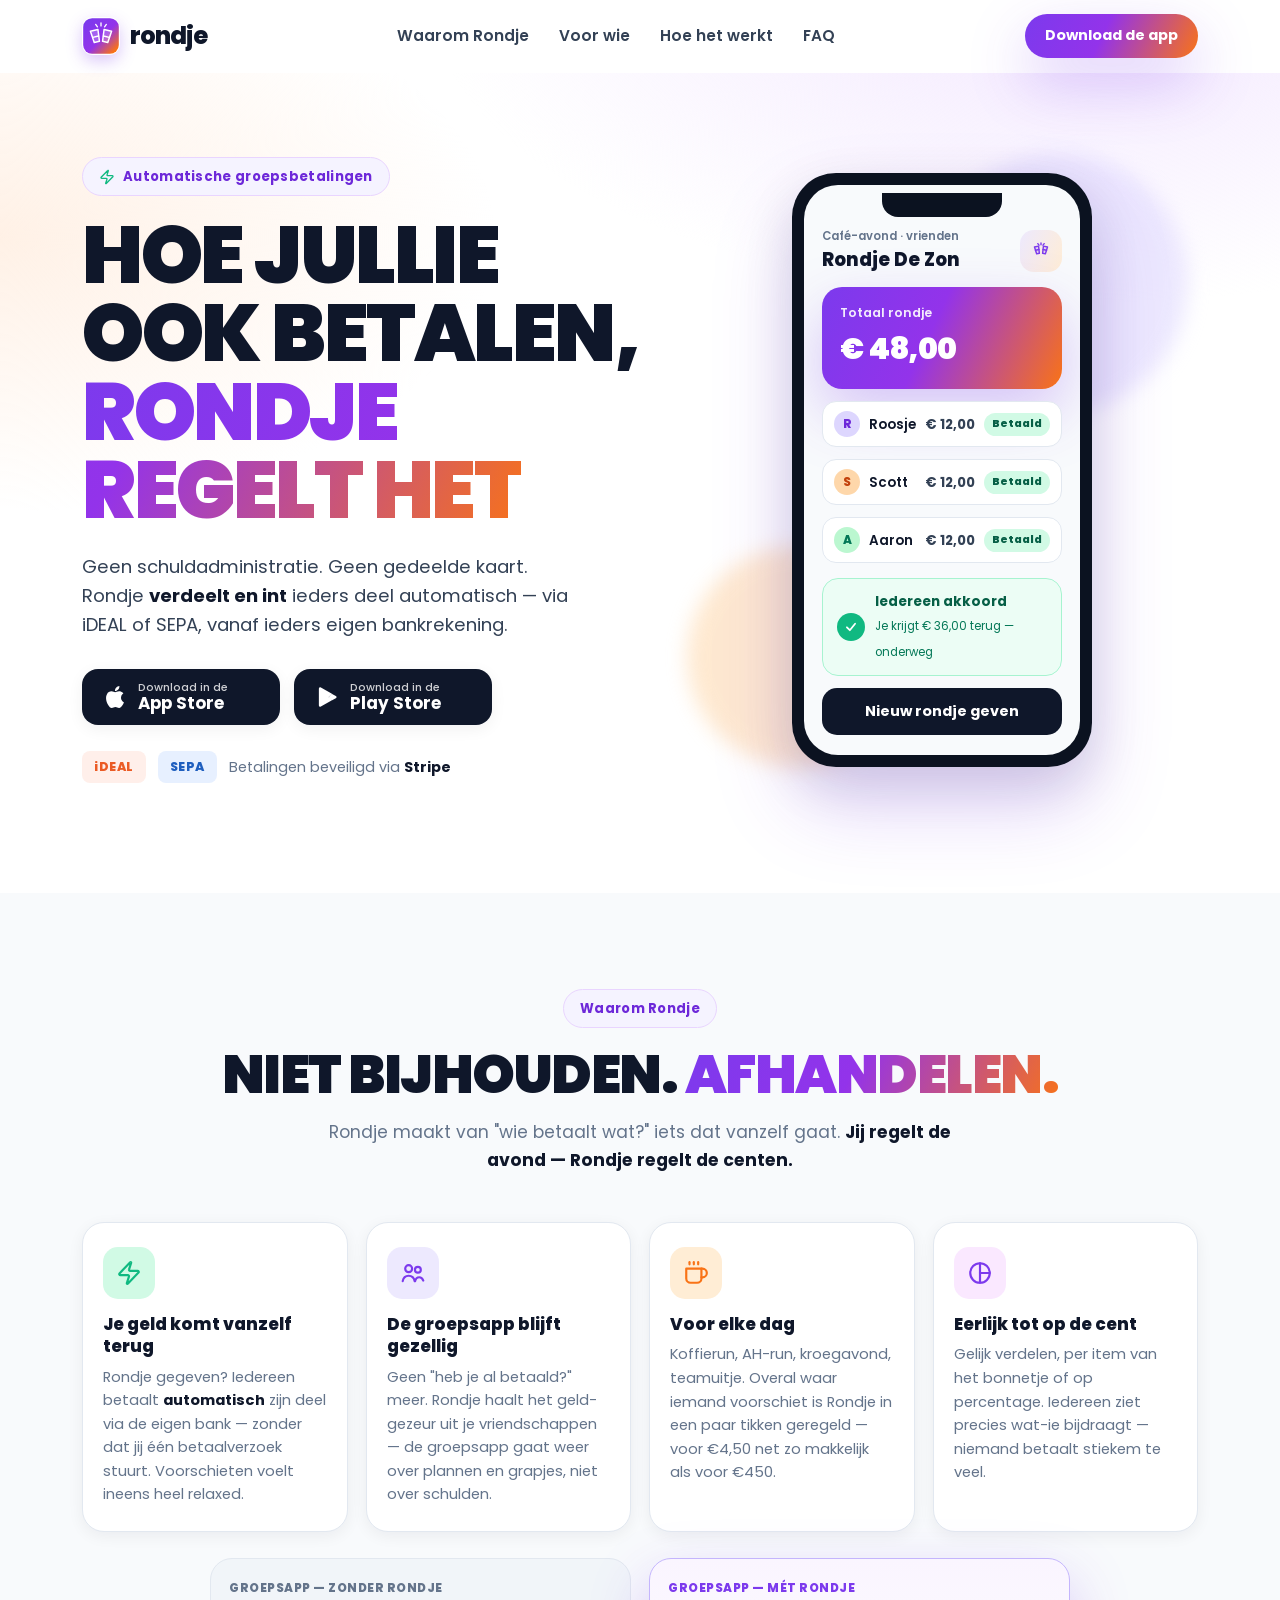
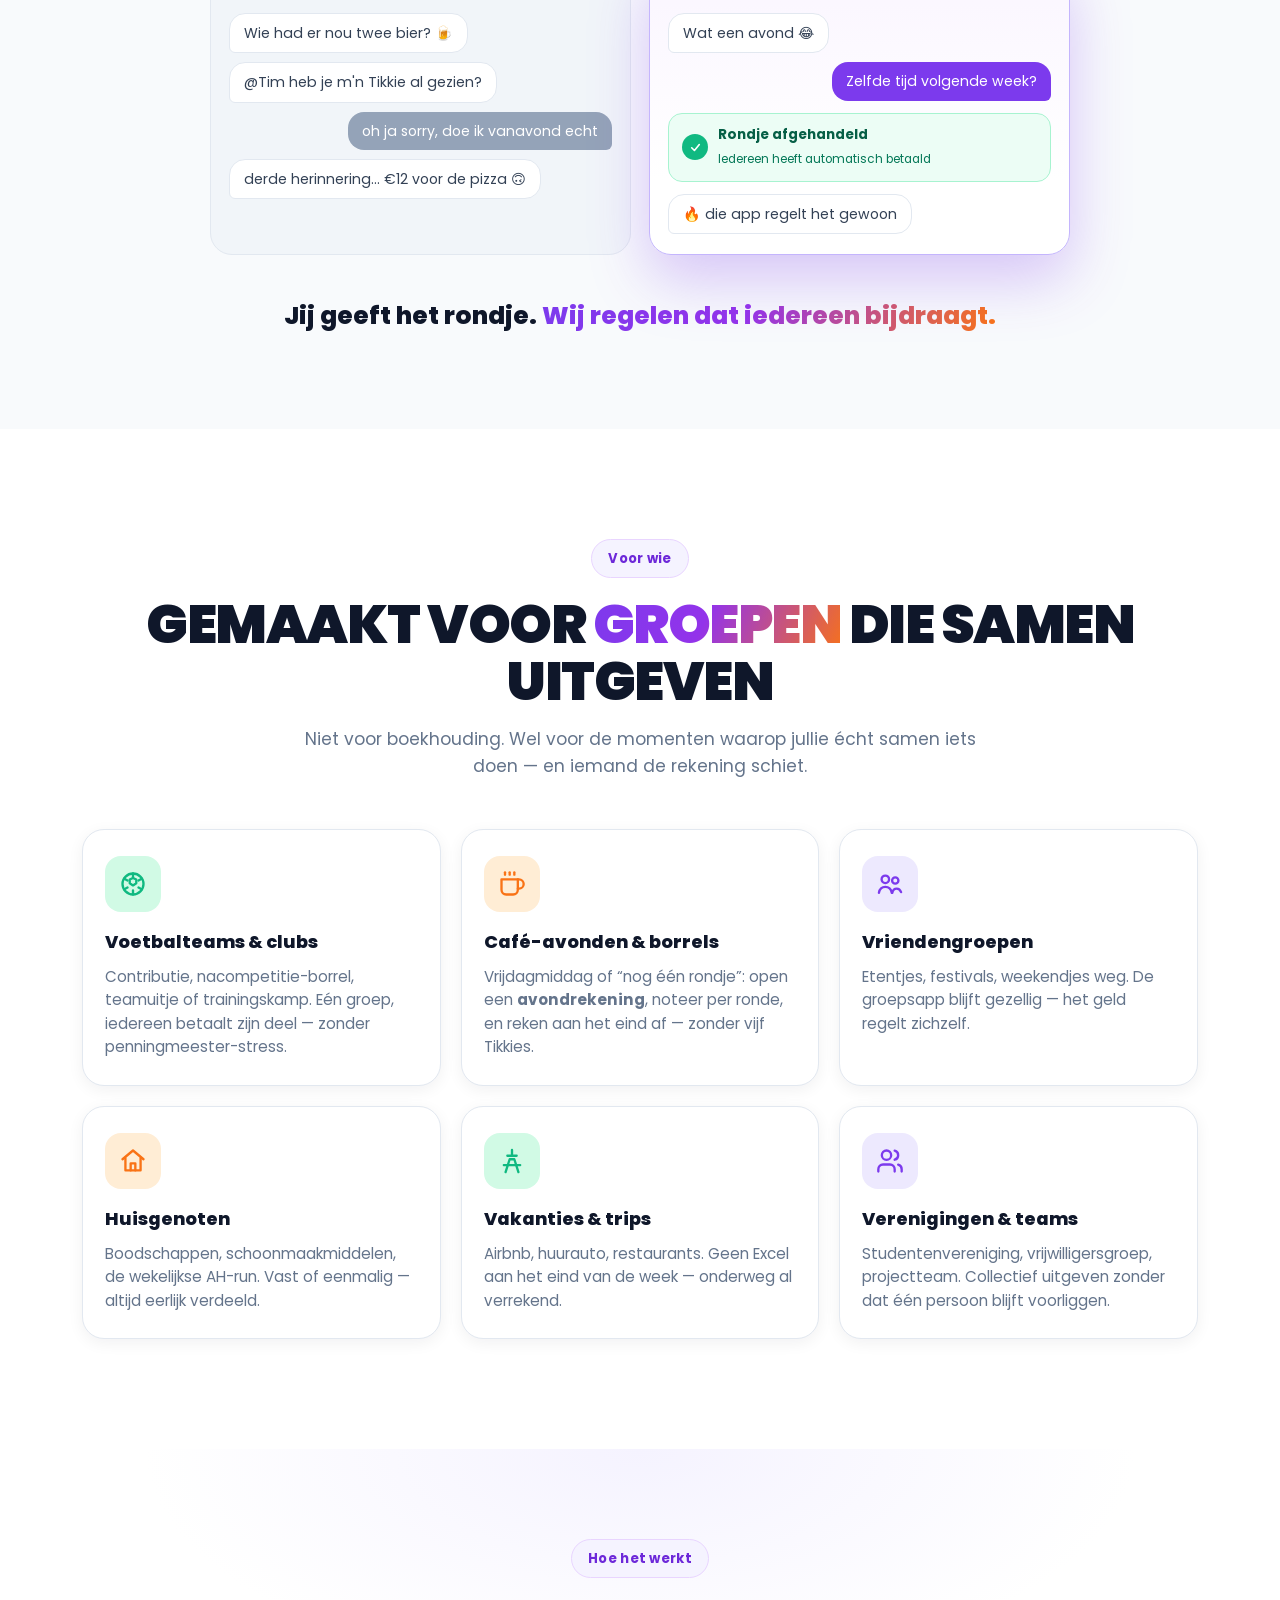
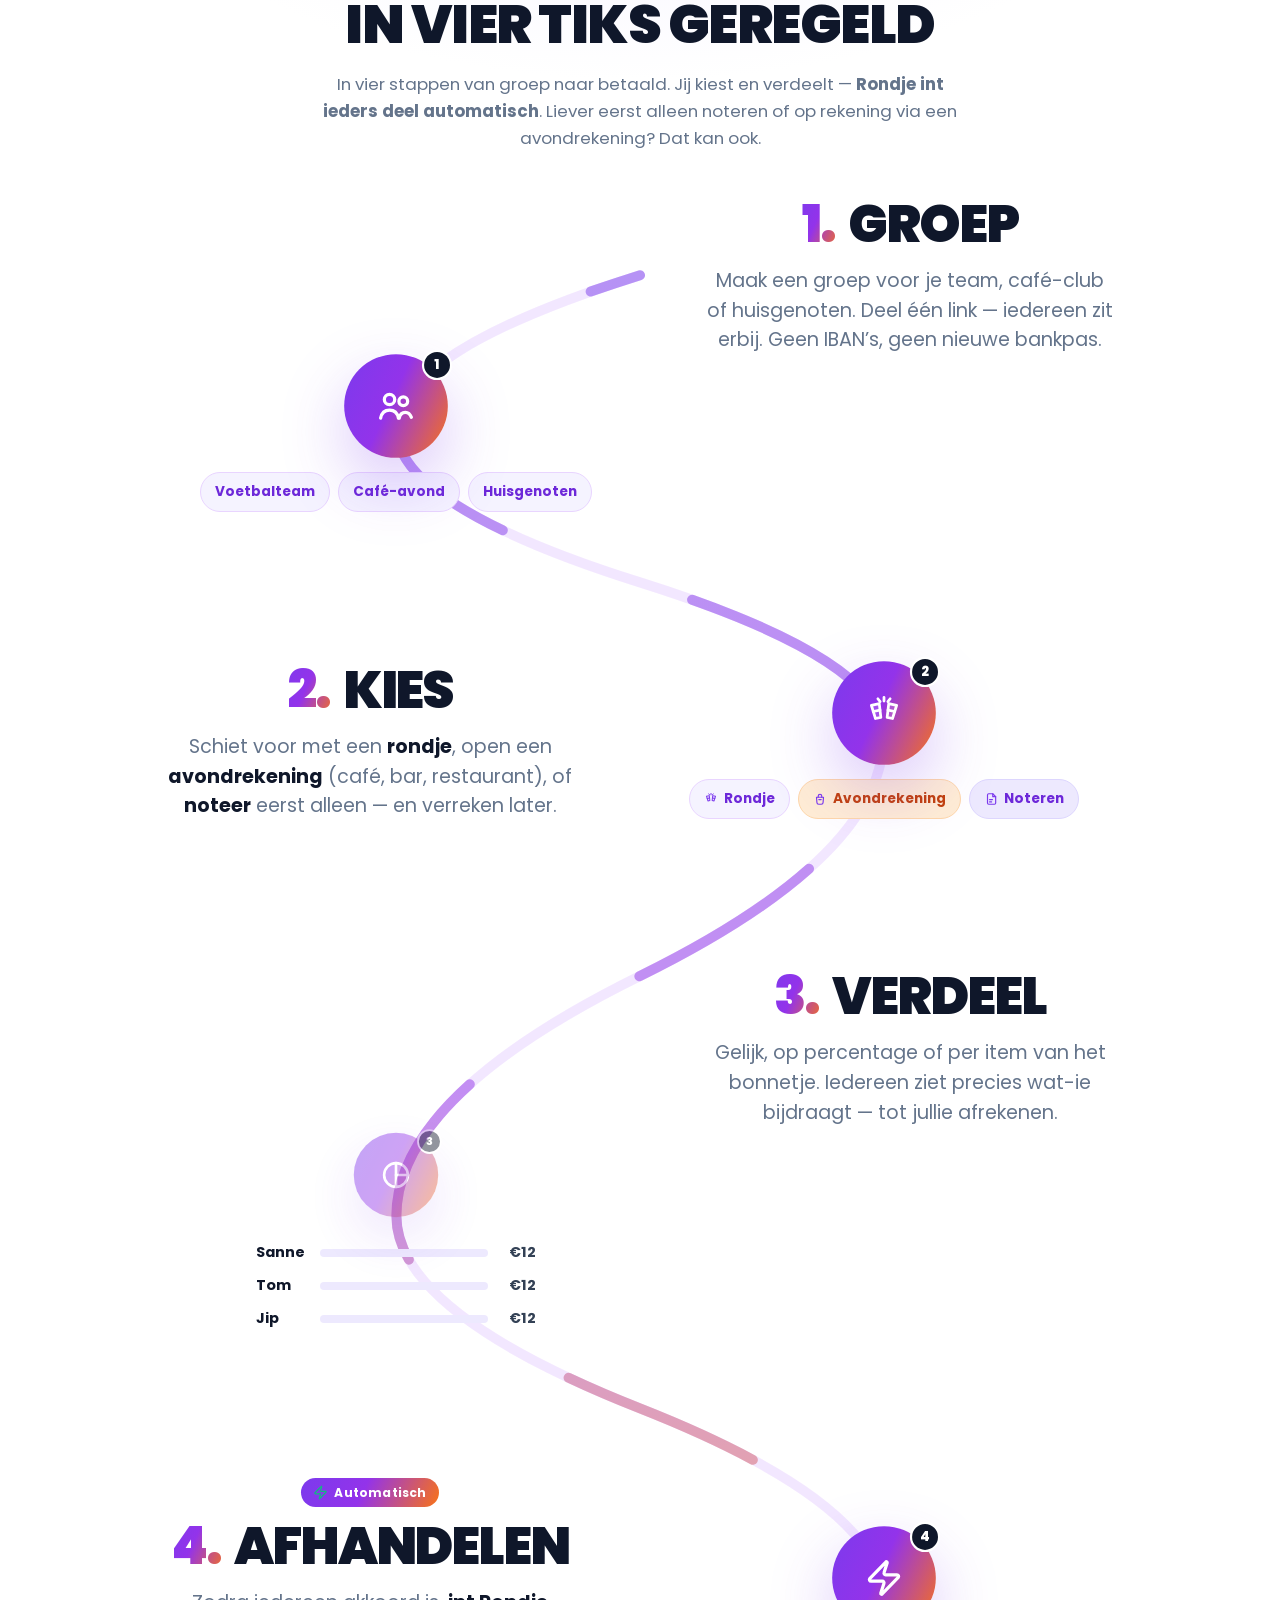
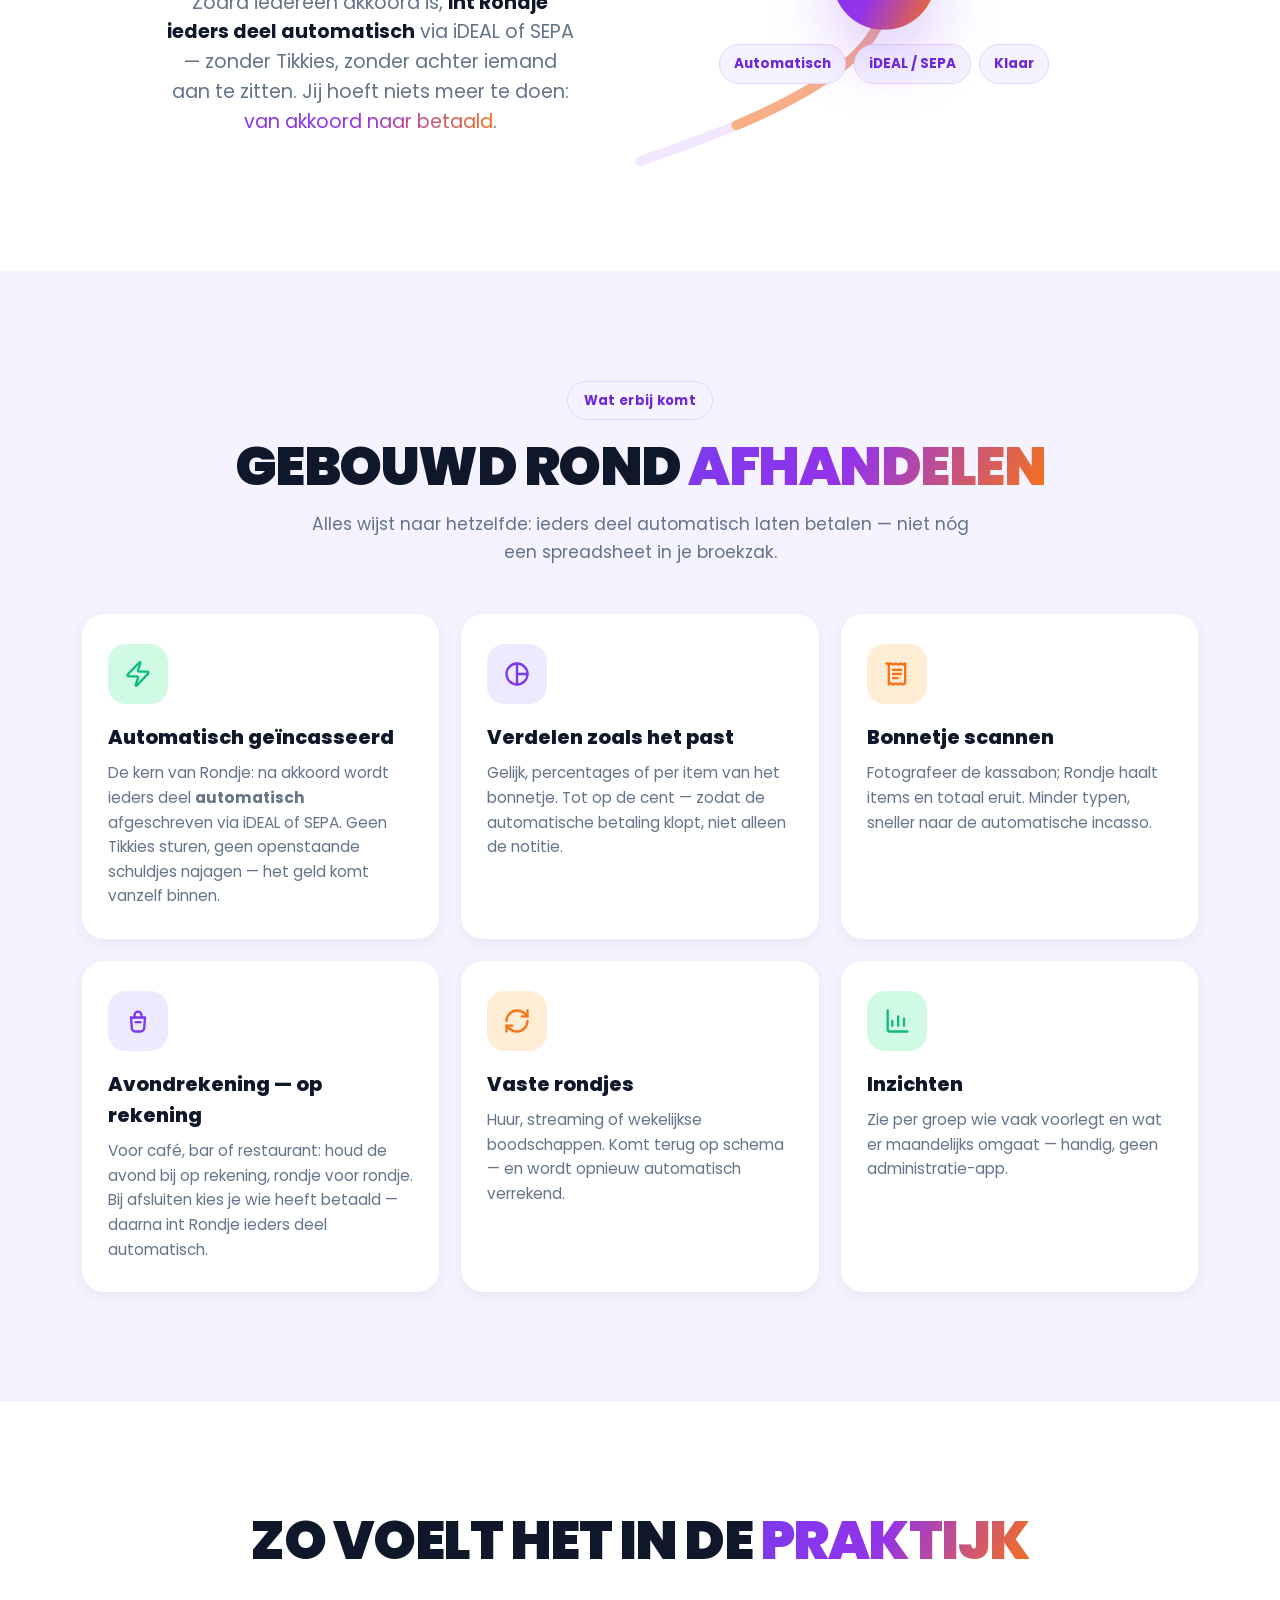
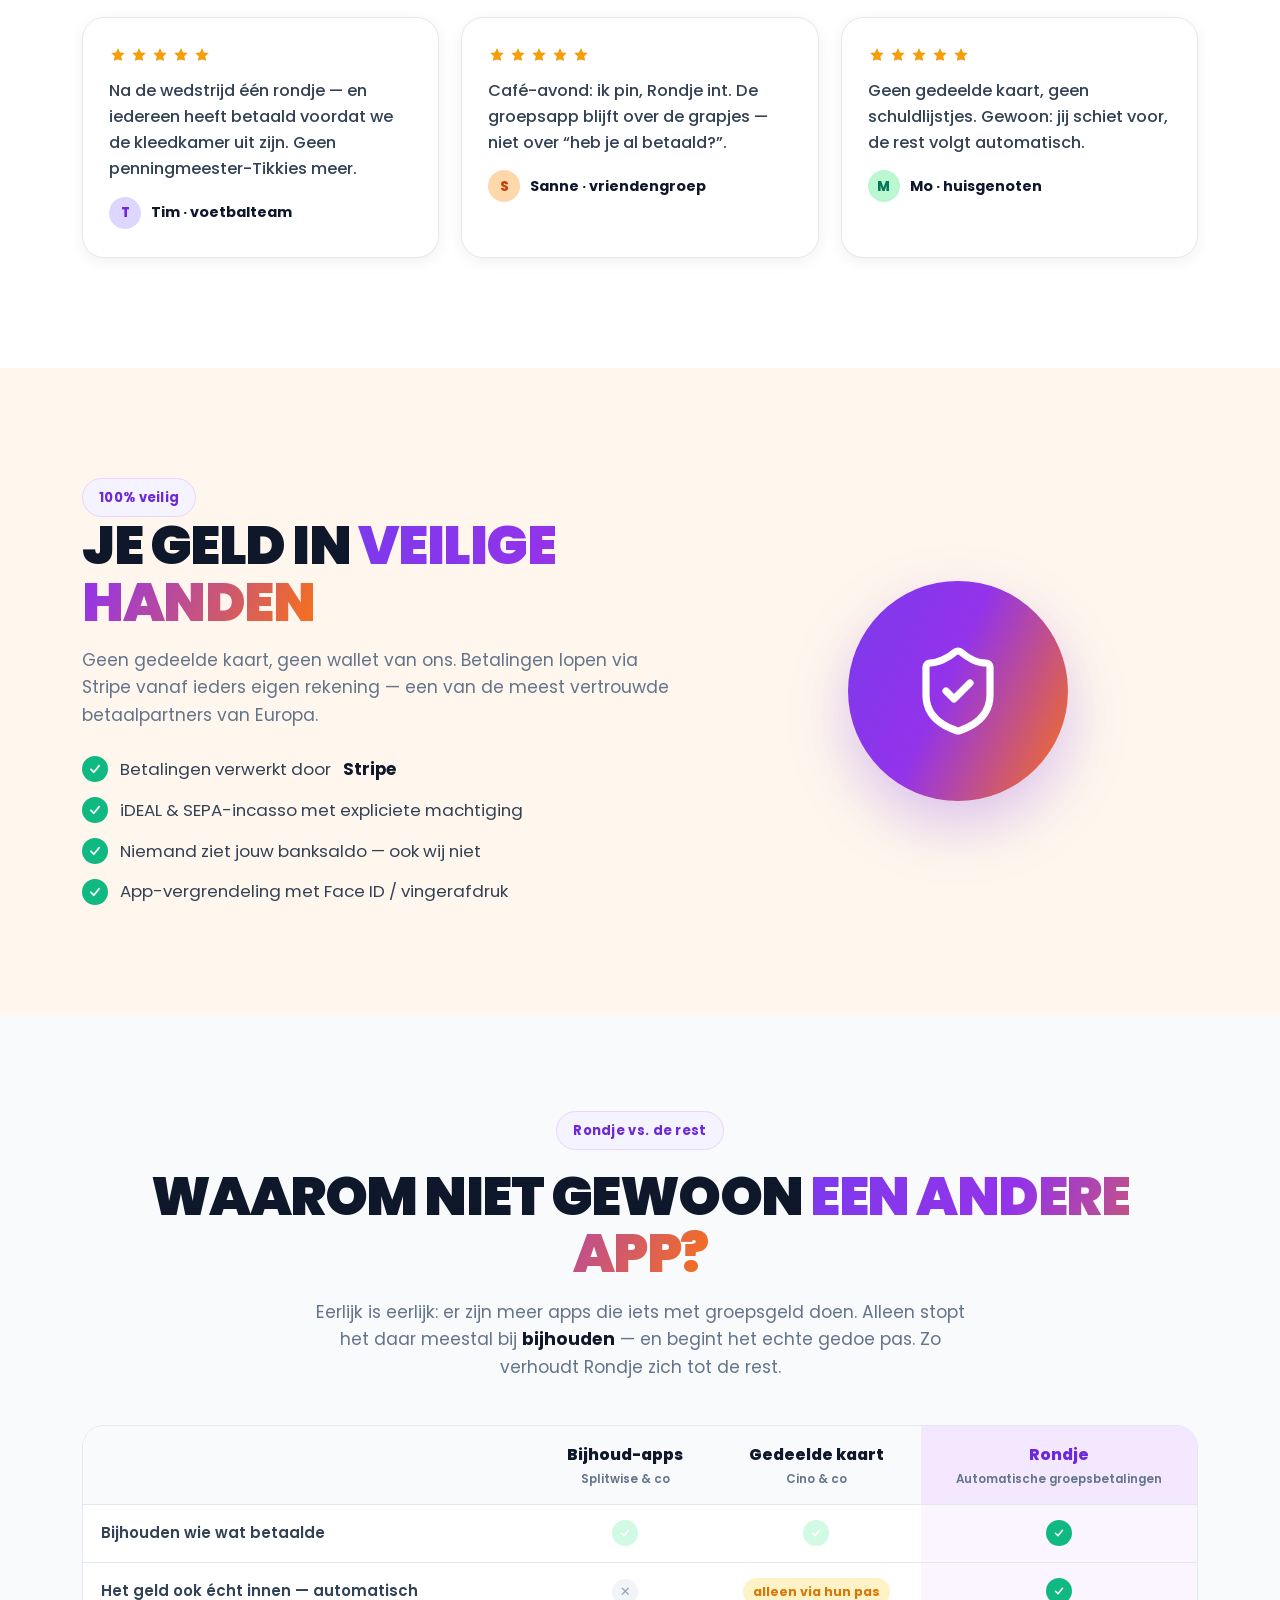
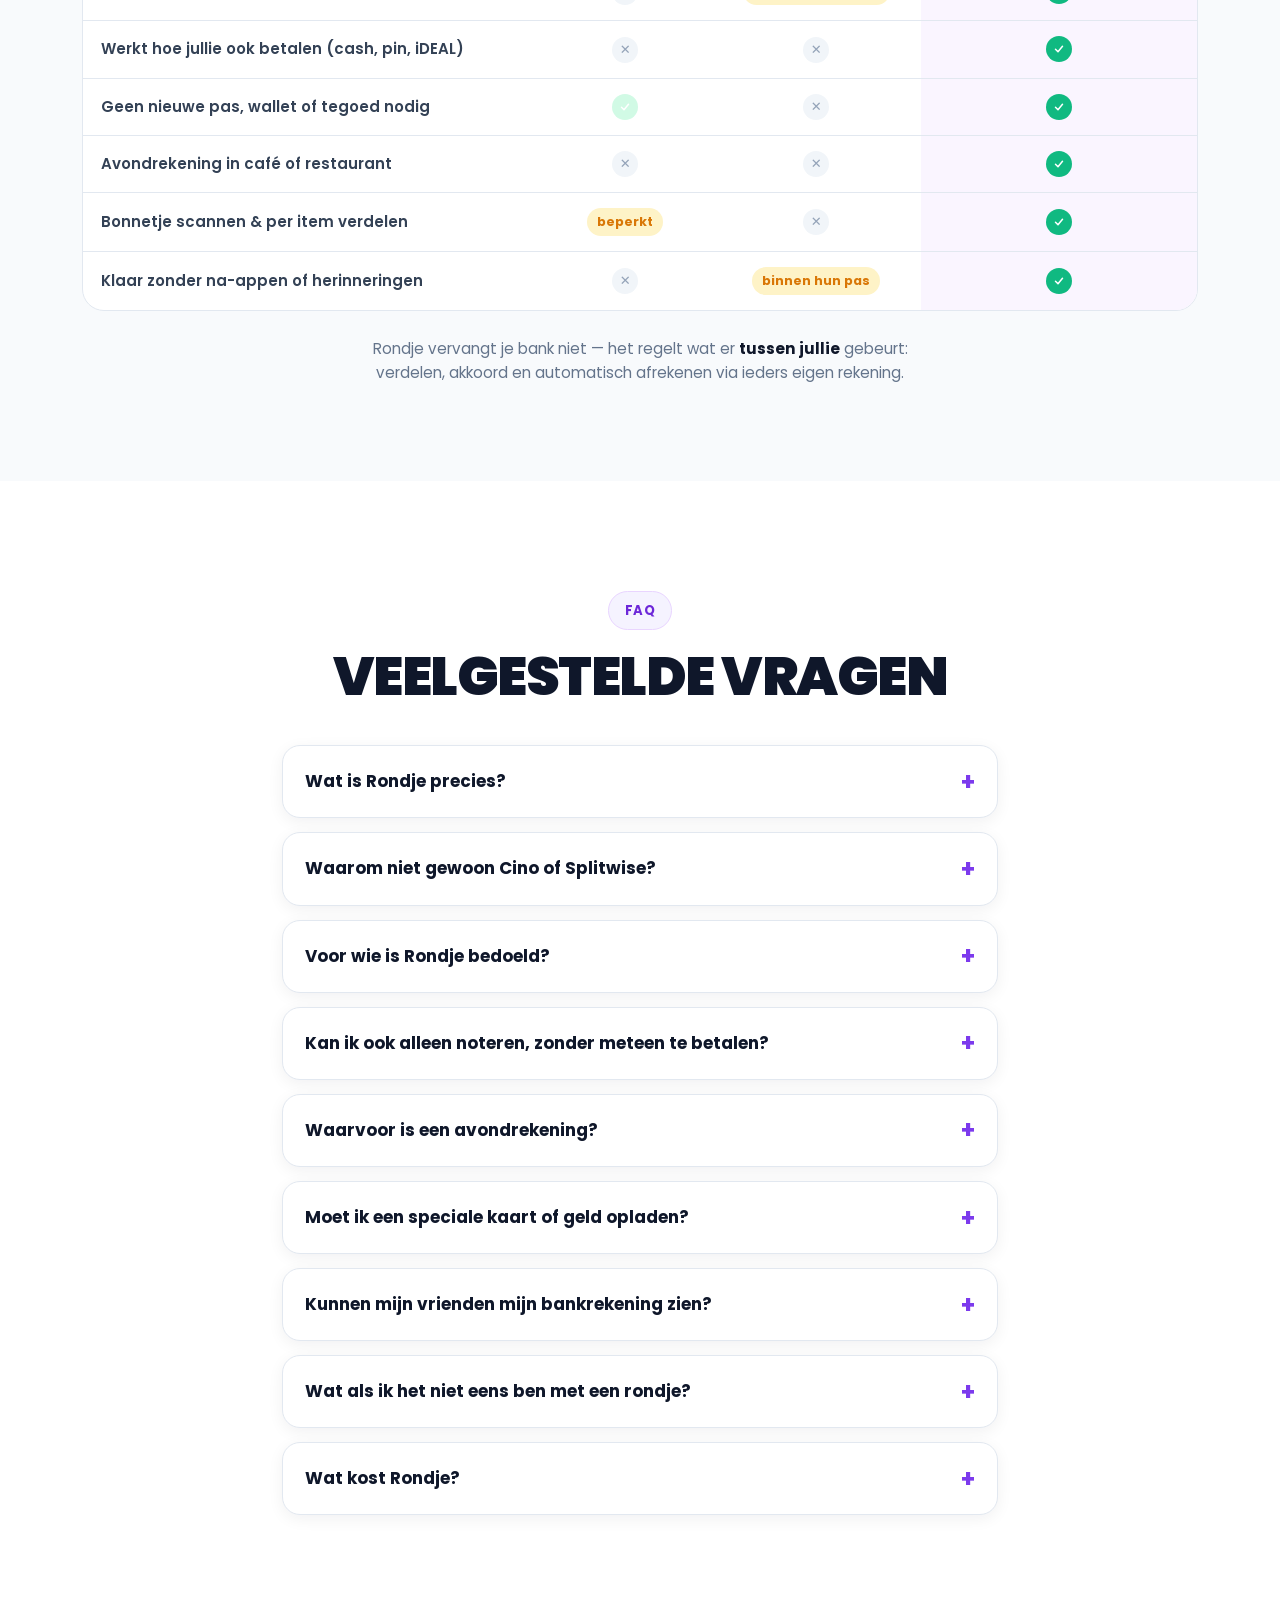
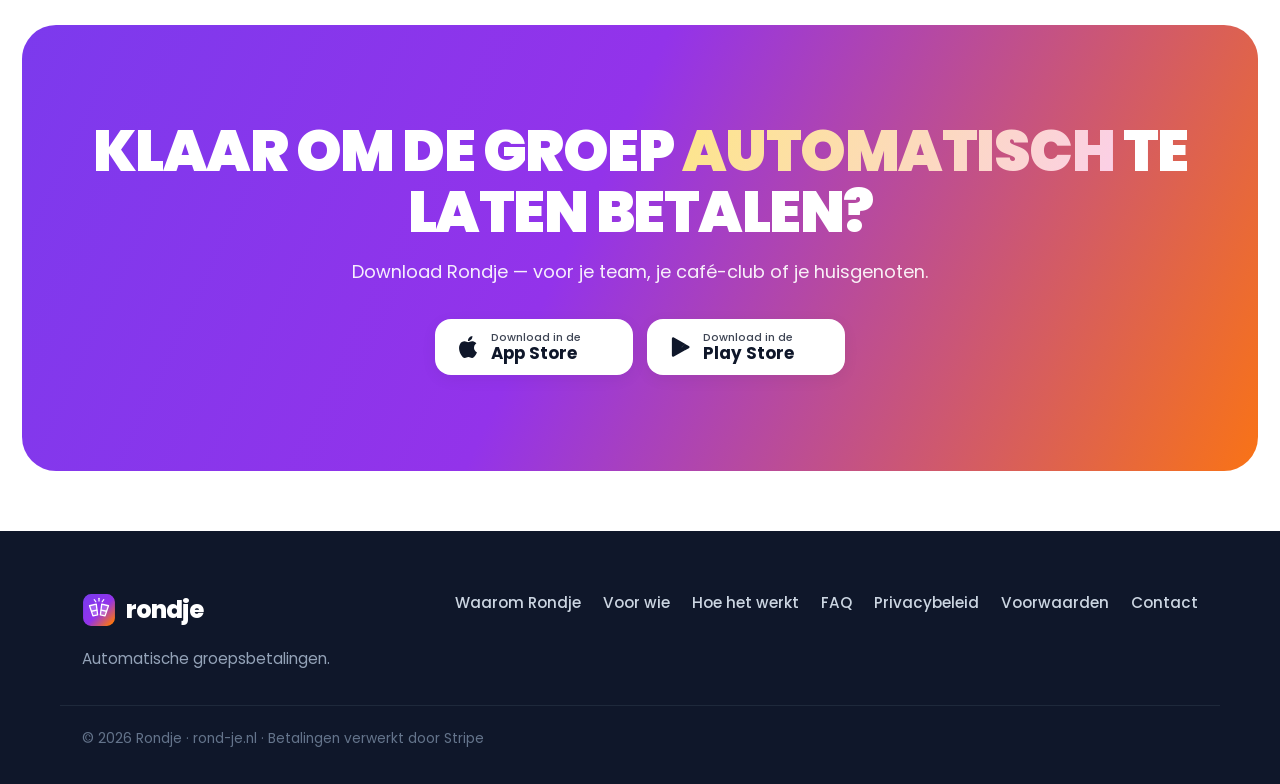
==== commit 21b464a6: "Match App Store and Play Store buttons in size and copy. Co-authored-by: Cursor <cursoragent@cursor." ====
--- a/index.html
+++ b/index.html
@@ -74,9 +74,9 @@
               <svg viewBox="0 0 24 24" width="22" height="22" aria-hidden="true"><path fill="currentColor" d="M12.152 6.896c-.948 0-2.415-1.078-3.96-1.04-2.04.027-3.91 1.183-4.961 3.014-2.117 3.675-.546 9.103 1.519 12.09 1.013 1.454 2.208 3.09 3.792 3.039 1.52-.065 2.09-.987 3.935-.987 1.831 0 2.35.987 3.96.948 1.637-.026 2.676-1.48 3.676-2.948 1.156-1.688 1.636-3.325 1.662-3.415-.039-.013-3.182-1.221-3.22-4.857-.026-3.04 2.48-4.494 2.597-4.559-1.429-2.09-3.623-2.324-4.39-2.376-2-.156-3.675 1.09-4.61 1.09zm3.378-3.066c.843-1.012 1.4-2.427 1.245-3.83-1.207.052-2.662.805-3.532 1.818-.78.896-1.454 2.338-1.273 3.714 1.338.104 2.715-.688 3.56-1.702z"/></svg>
               <span><small>Download in de</small><strong>App Store</strong></span>
             </a>
-            <a href="#" class="store-btn" aria-label="Ontdek op Google Play">
-              <svg viewBox="0 0 24 24" width="20" height="20" aria-hidden="true"><path fill="currentColor" d="M3.6 1.8c-.3.26-.47.66-.47 1.18v18.04c0 .52.17.92.48 1.18l.07.06L14 12.13v-.24L3.68 1.74l-.08.06ZM17.5 15.6l-3.4-3.4v-.24l3.4-3.4.08.05 4.03 2.29c1.15.65 1.15 1.72 0 2.38l-4.03 2.29-.08.03ZM17.42 15.55 13.9 12.02 3.6 22.32c.38.4 1 .45 1.72.05l12.1-6.82ZM17.42 8.49 5.32 1.67c-.72-.4-1.34-.35-1.72.05l10.3 10.3 3.52-3.53Z"/></svg>
-              <span><small>Ontdek op</small><strong>Google Play</strong></span>
+            <a href="#" class="store-btn" aria-label="Download in de Google Play Store">
+              <svg viewBox="0 0 24 24" width="22" height="22" aria-hidden="true"><path fill="currentColor" d="M3.6 1.8c-.3.26-.47.66-.47 1.18v18.04c0 .52.17.92.48 1.18l.07.06L14 12.13v-.24L3.68 1.74l-.08.06ZM17.5 15.6l-3.4-3.4v-.24l3.4-3.4.08.05 4.03 2.29c1.15.65 1.15 1.72 0 2.38l-4.03 2.29-.08.03ZM17.42 15.55 13.9 12.02 3.6 22.32c.38.4 1 .45 1.72.05l12.1-6.82ZM17.42 8.49 5.32 1.67c-.72-.4-1.34-.35-1.72.05l10.3 10.3 3.52-3.53Z"/></svg>
+              <span><small>Download in de</small><strong>Play Store</strong></span>
             </a>
           </div>
 
@@ -580,13 +580,13 @@
         <h2 class="cta__title">KLAAR OM DE GROEP <span class="grad-text-light">AUTOMATISCH</span> TE LATEN BETALEN?</h2>
         <p>Download Rondje — voor je team, je café-club of je huisgenoten.</p>
         <div class="hero__cta hero__cta--center">
-          <a href="#" class="store-btn store-btn--dark">
+          <a href="#" class="store-btn store-btn--dark" aria-label="Download in de App Store">
             <svg viewBox="0 0 24 24" width="22" height="22" aria-hidden="true"><path fill="currentColor" d="M12.152 6.896c-.948 0-2.415-1.078-3.96-1.04-2.04.027-3.91 1.183-4.961 3.014-2.117 3.675-.546 9.103 1.519 12.09 1.013 1.454 2.208 3.09 3.792 3.039 1.52-.065 2.09-.987 3.935-.987 1.831 0 2.35.987 3.96.948 1.637-.026 2.676-1.48 3.676-2.948 1.156-1.688 1.636-3.325 1.662-3.415-.039-.013-3.182-1.221-3.22-4.857-.026-3.04 2.48-4.494 2.597-4.559-1.429-2.09-3.623-2.324-4.39-2.376-2-.156-3.675 1.09-4.61 1.09zm3.378-3.066c.843-1.012 1.4-2.427 1.245-3.83-1.207.052-2.662.805-3.532 1.818-.78.896-1.454 2.338-1.273 3.714 1.338.104 2.715-.688 3.56-1.702z"/></svg>
             <span><small>Download in de</small><strong>App Store</strong></span>
           </a>
-          <a href="#" class="store-btn store-btn--dark">
-            <svg viewBox="0 0 24 24" width="20" height="20" aria-hidden="true"><path fill="currentColor" d="M3.6 1.8c-.3.26-.47.66-.47 1.18v18.04c0 .52.17.92.48 1.18l.07.06L14 12.13v-.24L3.68 1.74l-.08.06ZM17.5 15.6l-3.4-3.4v-.24l3.4-3.4.08.05 4.03 2.29c1.15.65 1.15 1.72 0 2.38l-4.03 2.29-.08.03ZM17.42 15.55 13.9 12.02 3.6 22.32c.38.4 1 .45 1.72.05l12.1-6.82ZM17.42 8.49 5.32 1.67c-.72-.4-1.34-.35-1.72.05l10.3 10.3 3.52-3.53Z"/></svg>
-            <span><small>Ontdek op</small><strong>Google Play</strong></span>
+          <a href="#" class="store-btn store-btn--dark" aria-label="Download in de Google Play Store">
+            <svg viewBox="0 0 24 24" width="22" height="22" aria-hidden="true"><path fill="currentColor" d="M3.6 1.8c-.3.26-.47.66-.47 1.18v18.04c0 .52.17.92.48 1.18l.07.06L14 12.13v-.24L3.68 1.74l-.08.06ZM17.5 15.6l-3.4-3.4v-.24l3.4-3.4.08.05 4.03 2.29c1.15.65 1.15 1.72 0 2.38l-4.03 2.29-.08.03ZM17.42 15.55 13.9 12.02 3.6 22.32c.38.4 1 .45 1.72.05l12.1-6.82ZM17.42 8.49 5.32 1.67c-.72-.4-1.34-.35-1.72.05l10.3 10.3 3.52-3.53Z"/></svg>
+            <span><small>Download in de</small><strong>Play Store</strong></span>
           </a>
         </div>
       </div>
--- a/styles.css
+++ b/styles.css
@@ -138,10 +138,18 @@
   color: #fff;
   padding: 12px 22px;
   border-radius: 16px;
+  min-width: 198px;
+  min-height: 56px;
+  box-sizing: border-box;
   transition: transform .15s ease, box-shadow .2s ease;
   box-shadow: var(--shadow-sm);
 }
 .store-btn:hover { transform: translateY(-2px); box-shadow: var(--shadow-md); }
+.store-btn svg {
+  width: 22px;
+  height: 22px;
+  flex: none;
+}
 .store-btn span { display: flex; flex-direction: column; line-height: 1.1; text-align: left; }
 .store-btn small { font-size: .68rem; opacity: .8; font-weight: 500; }
 .store-btn strong { font-size: 1.05rem; font-weight: 700; }
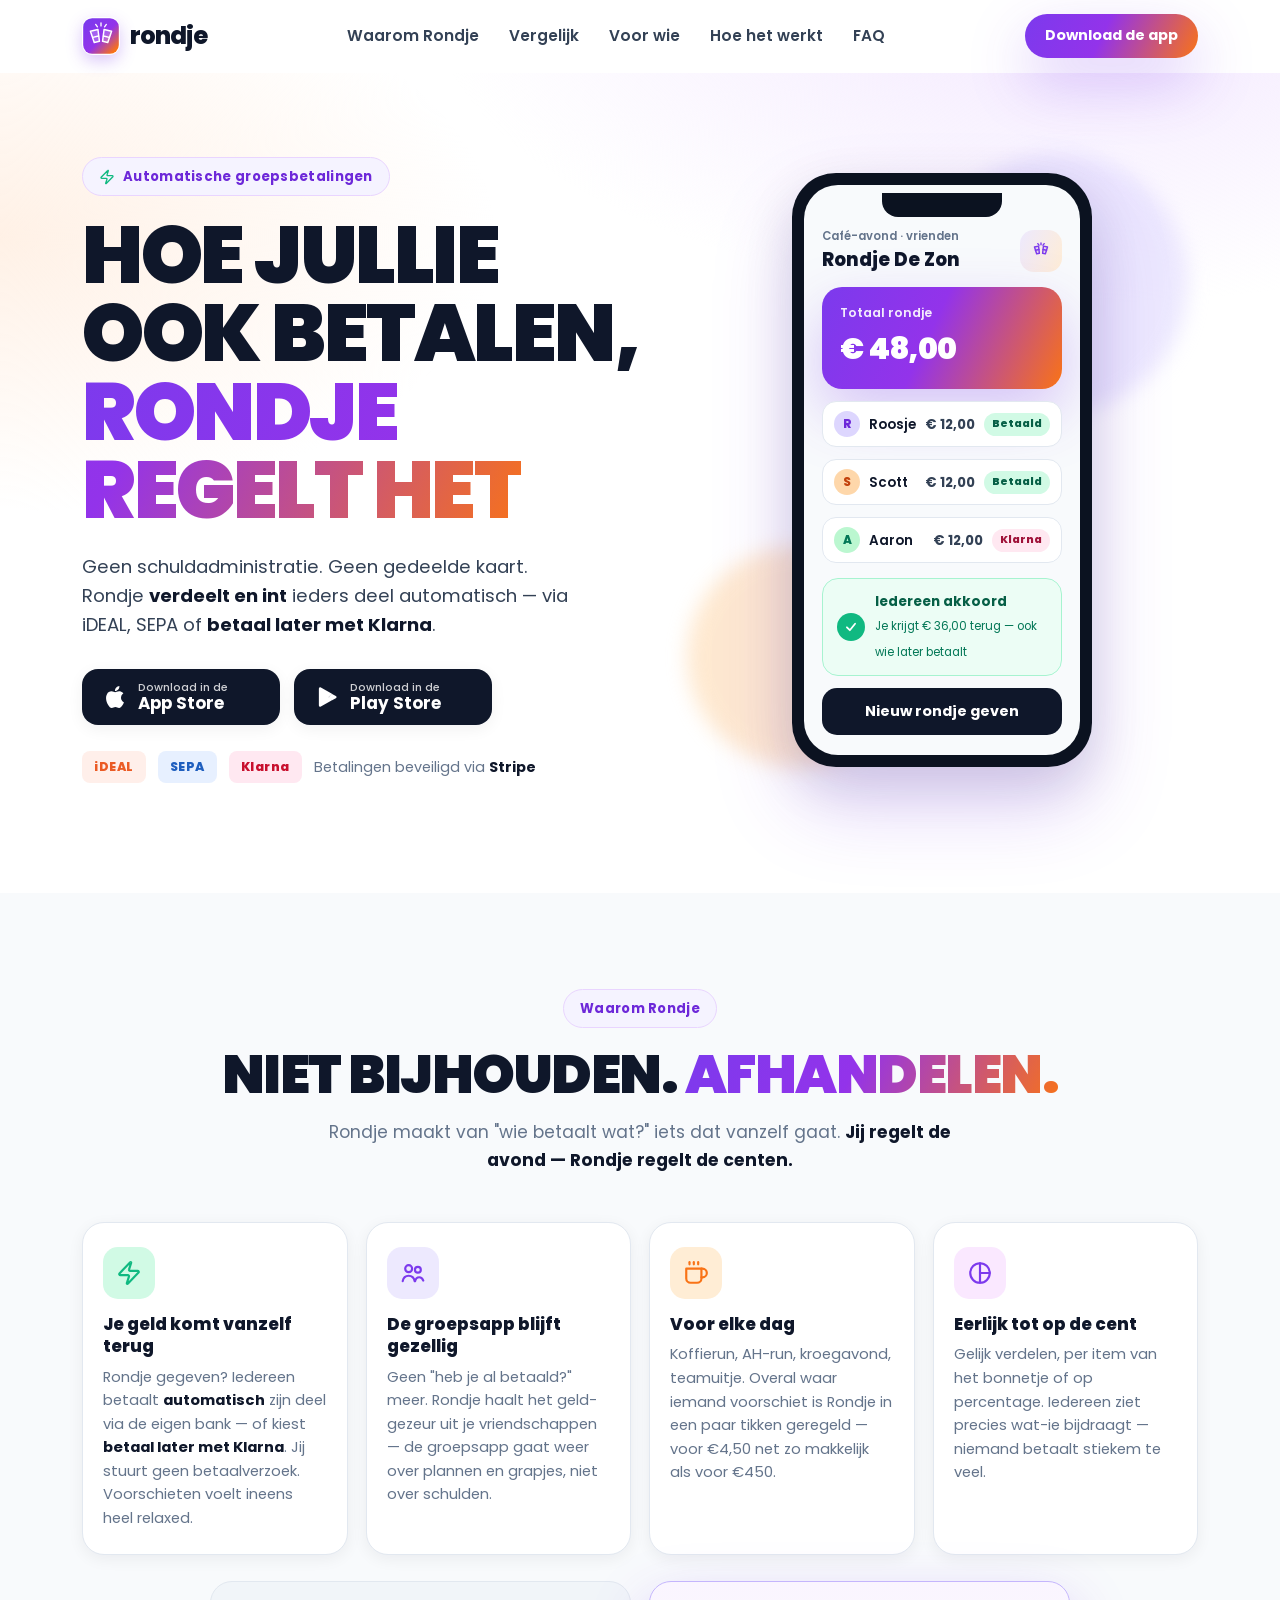
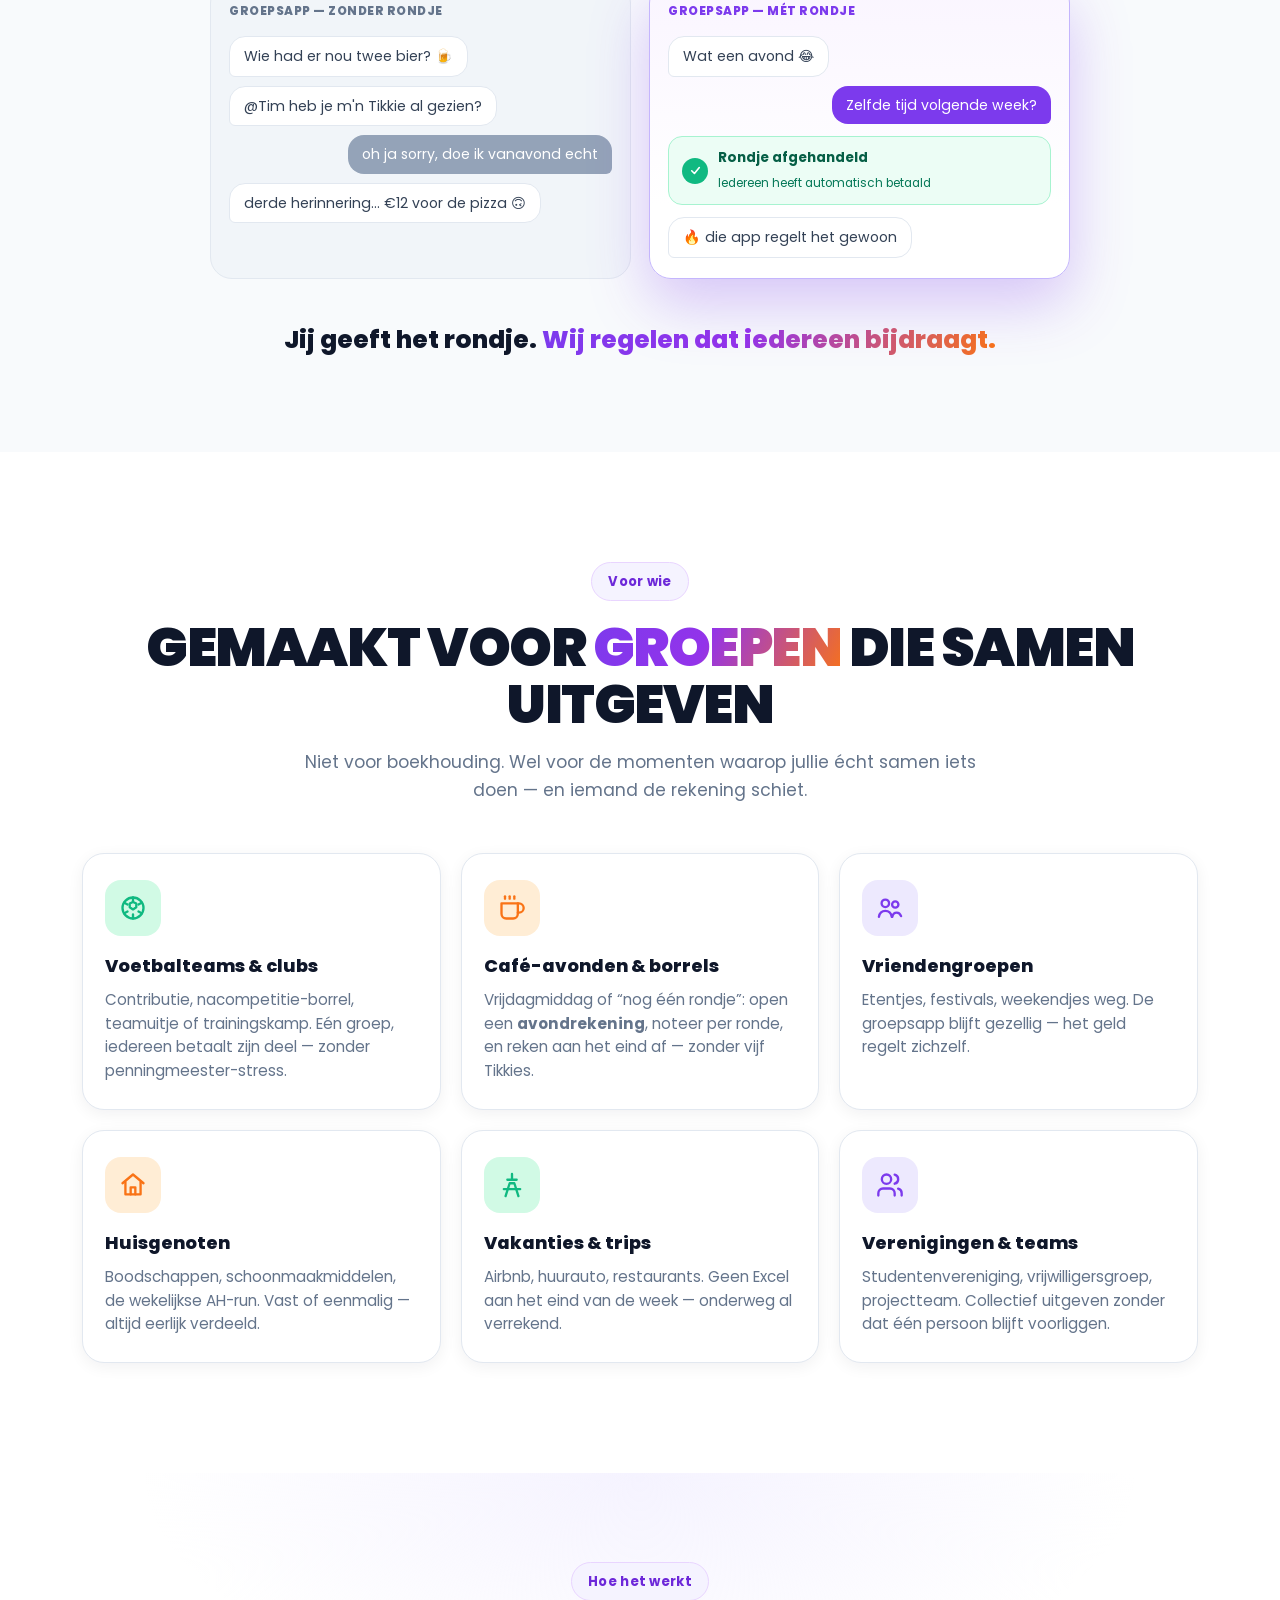
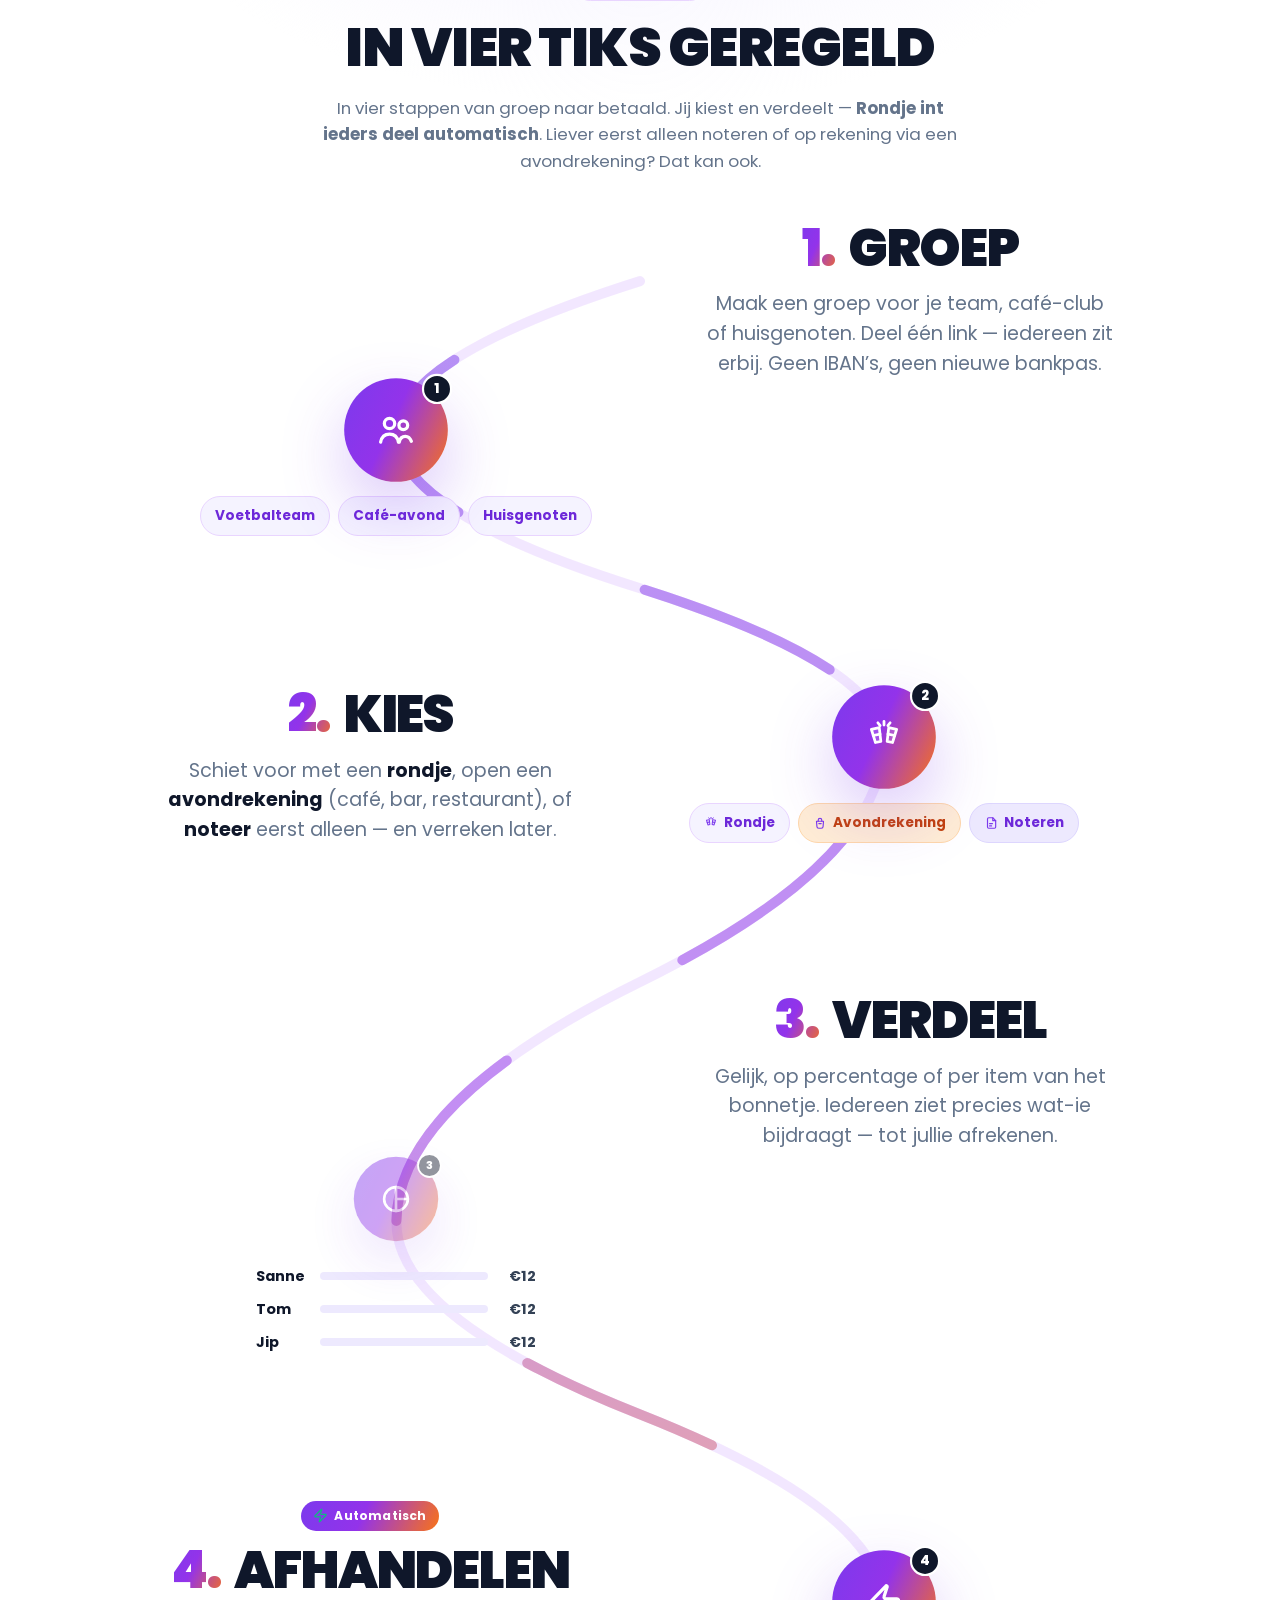
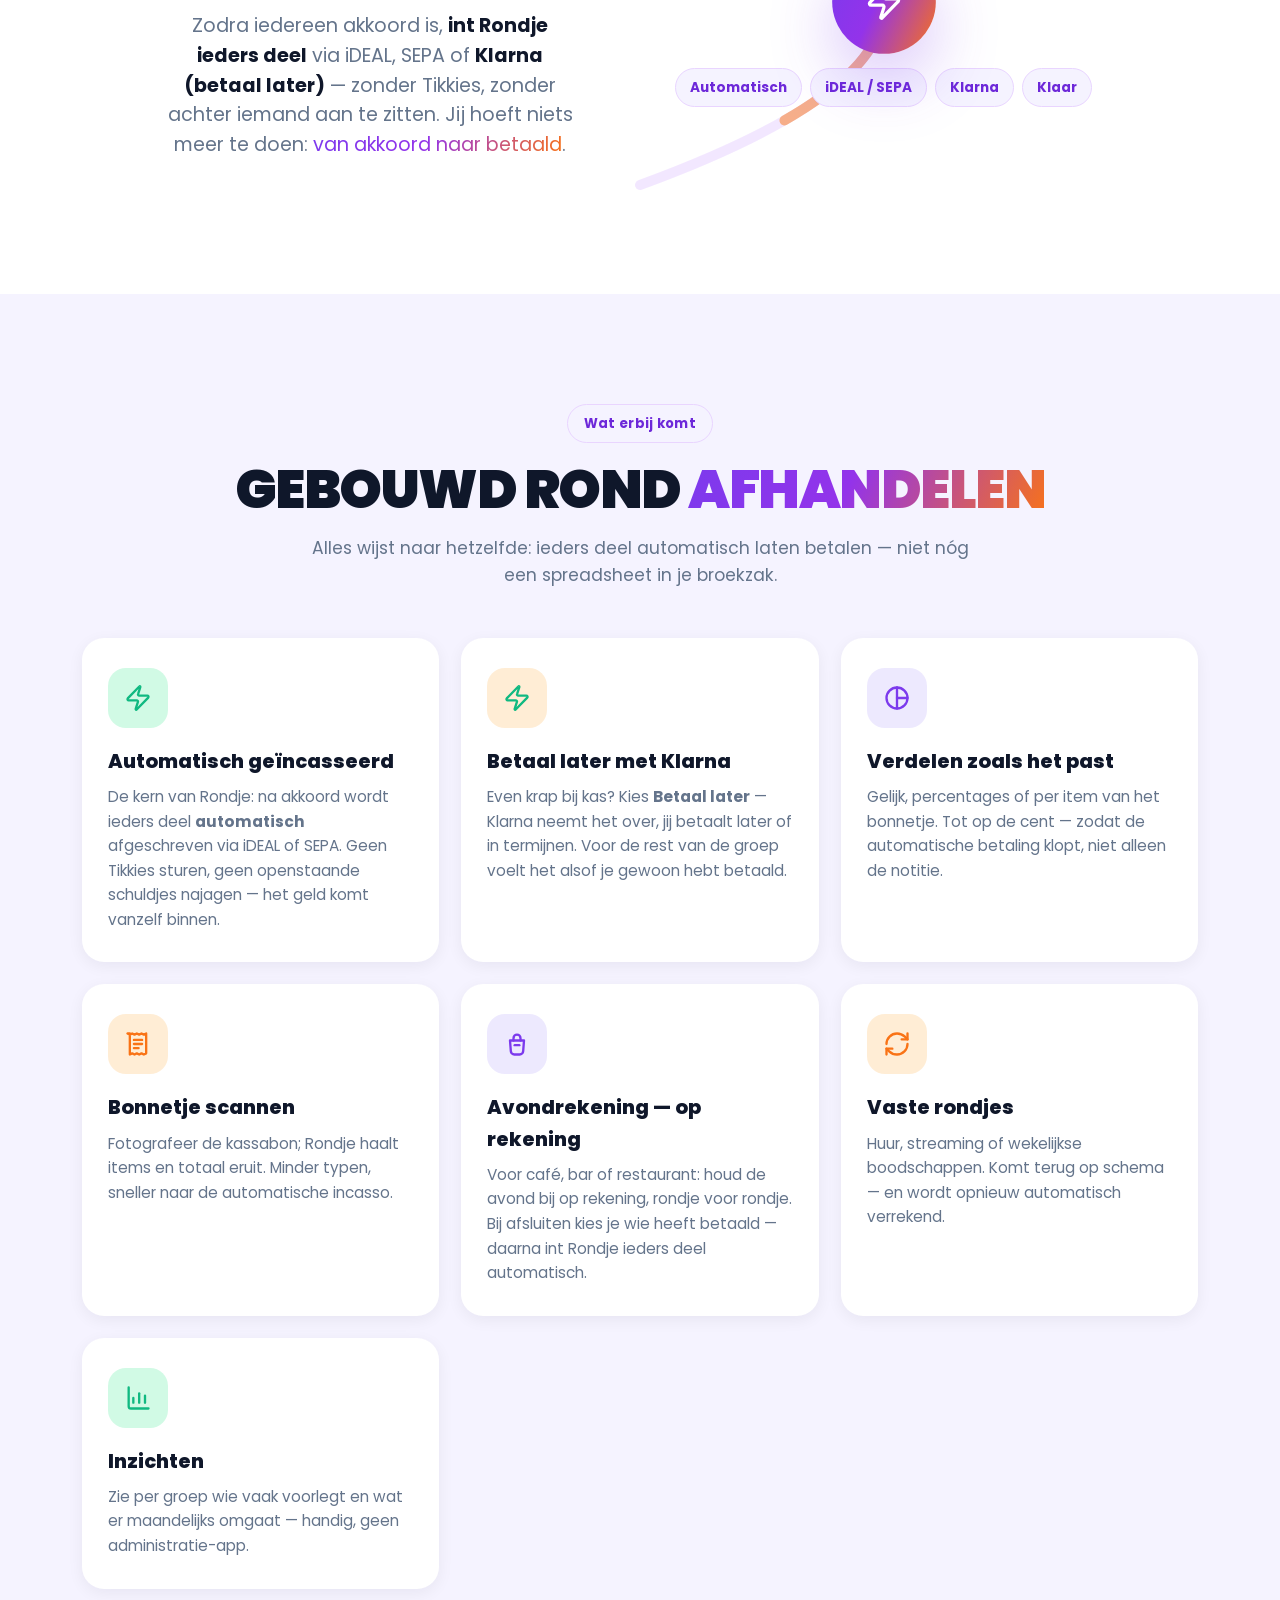
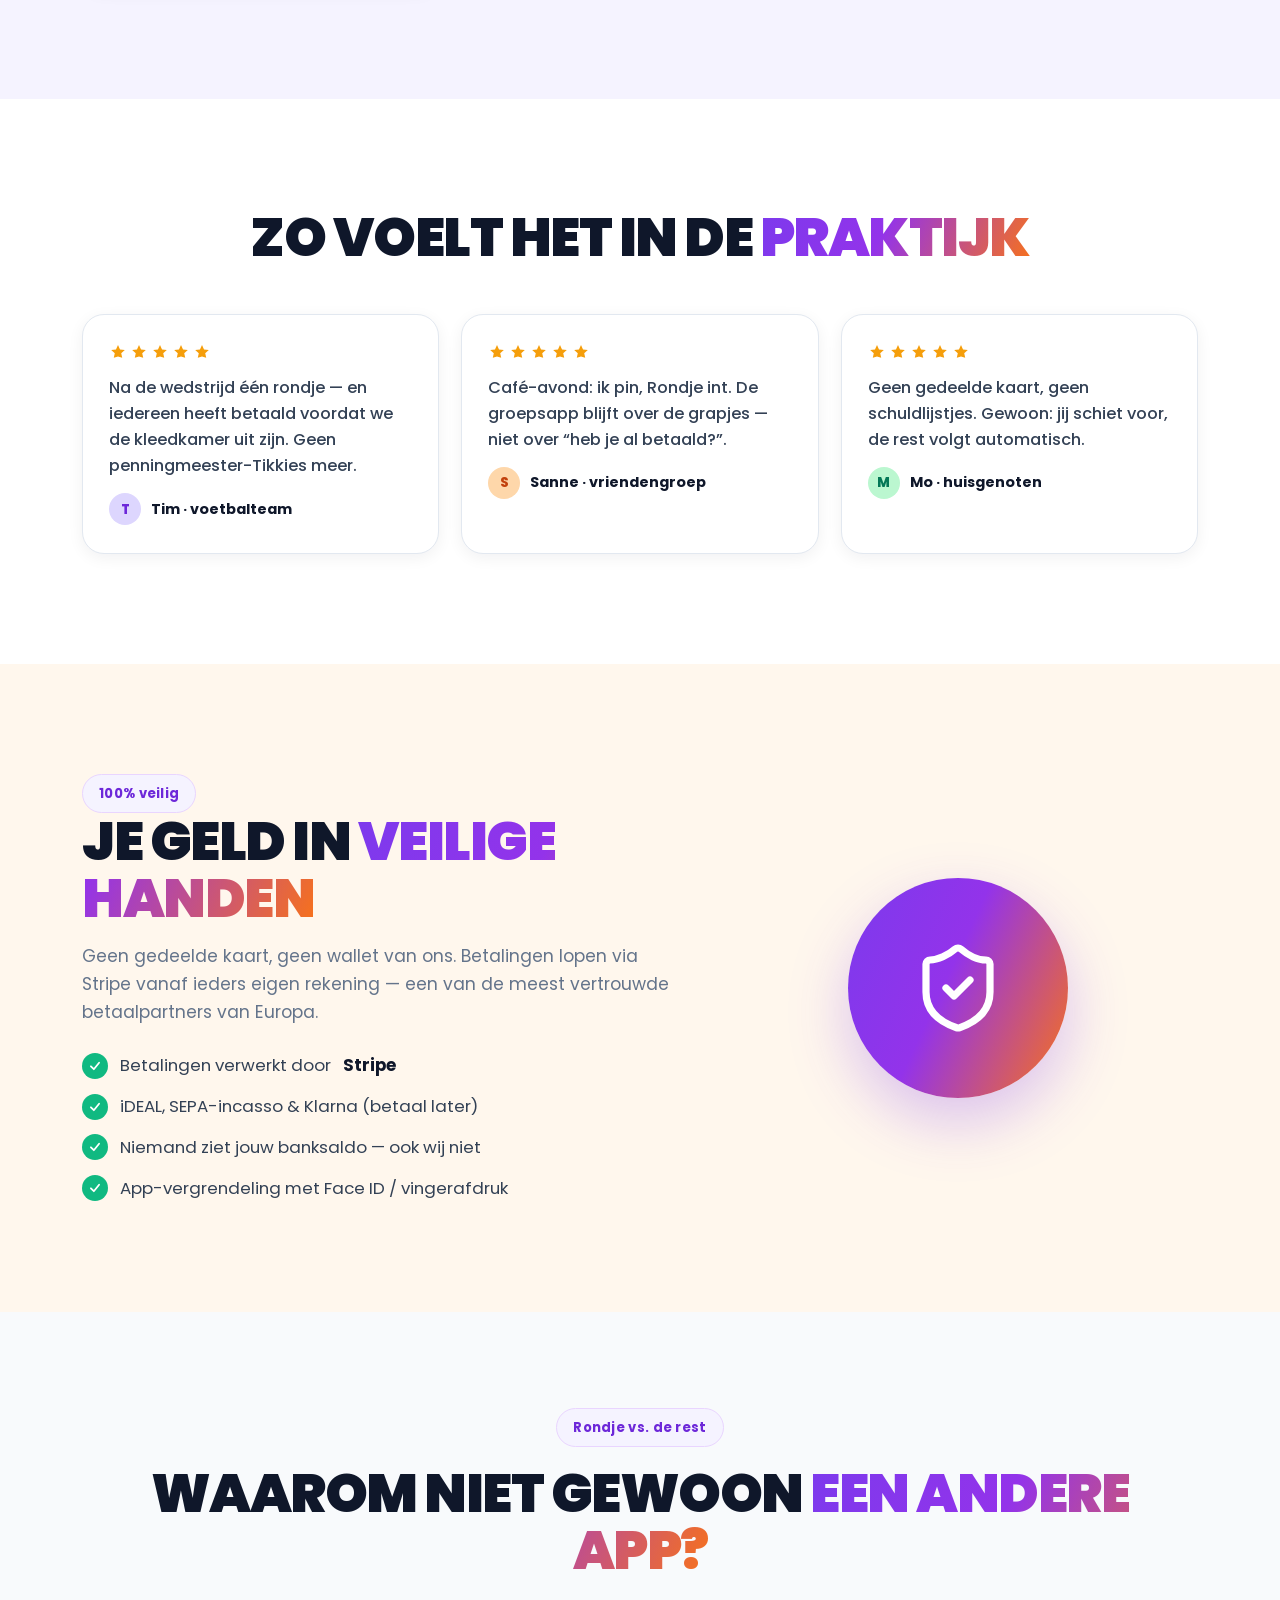
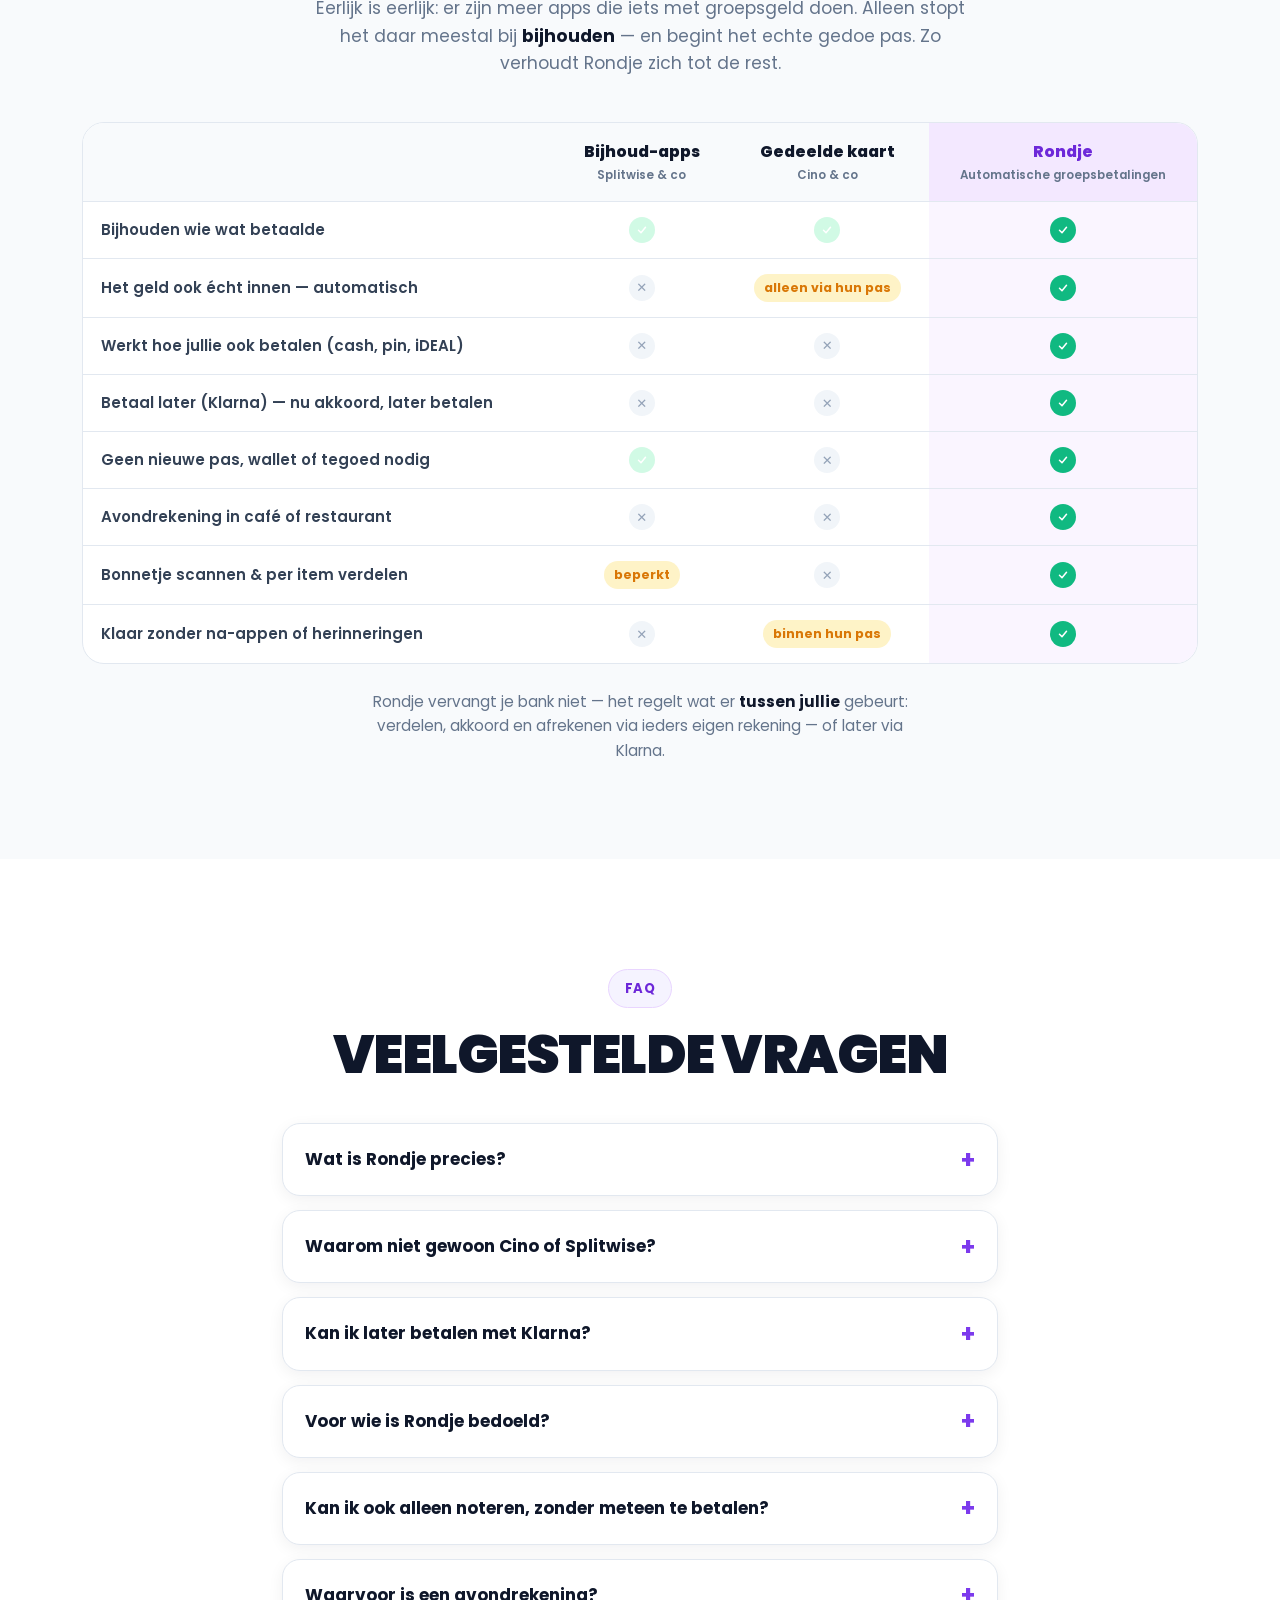
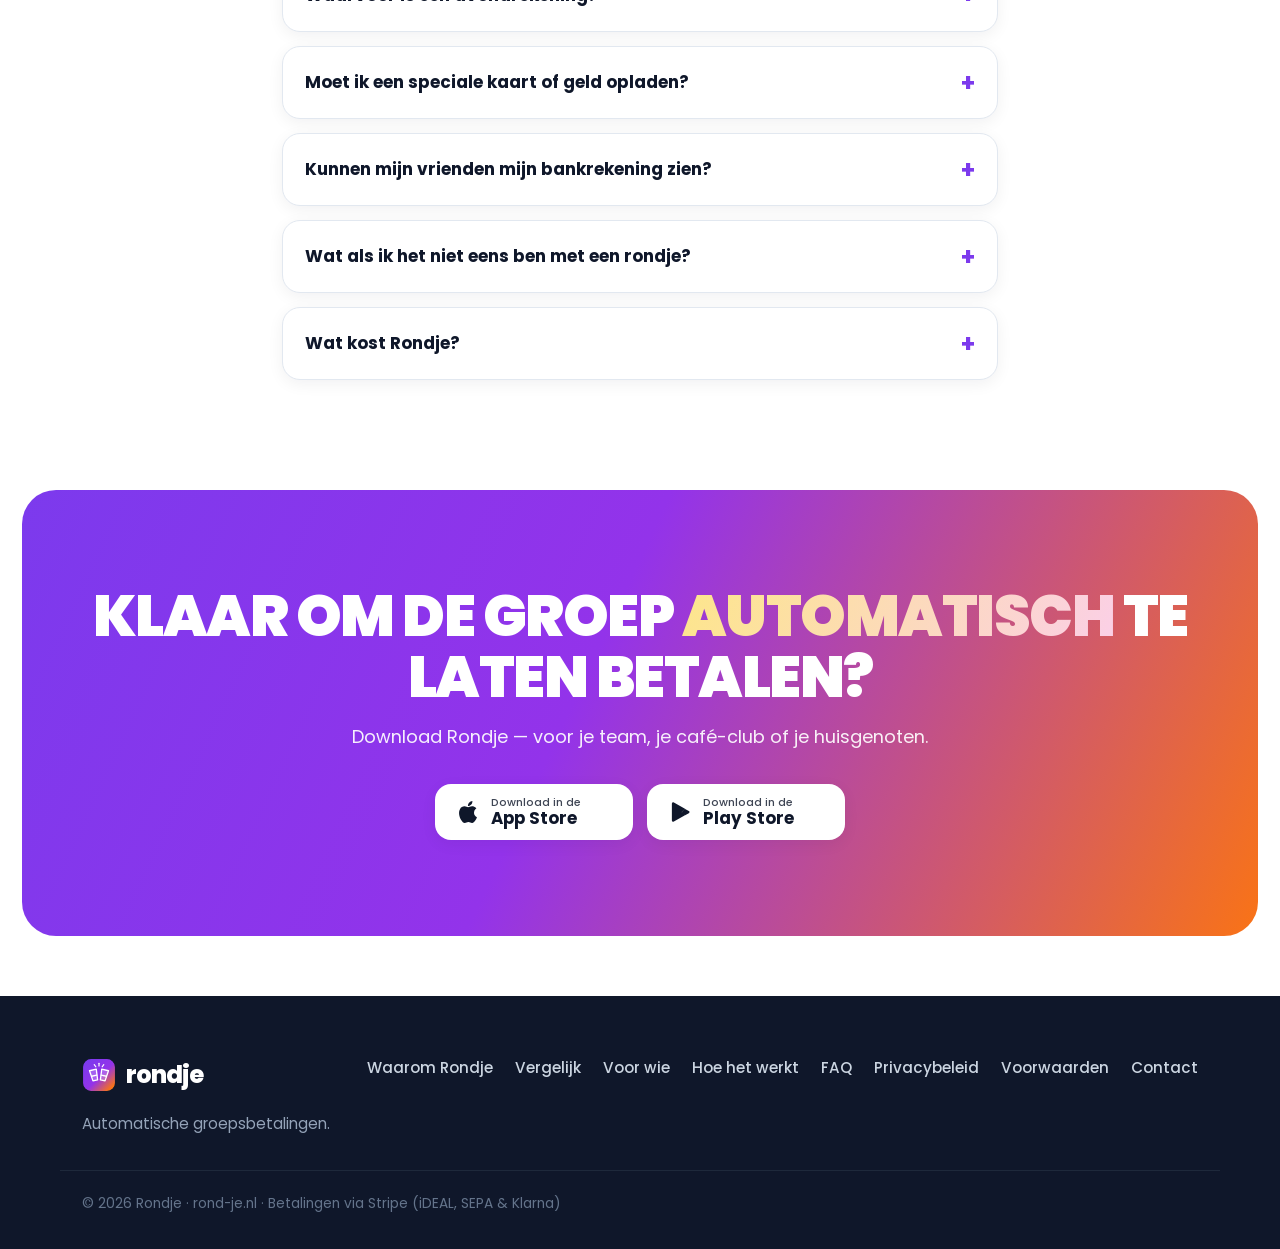
==== commit 878edc73: "Highlight Klarna pay-later across marketing, legal, and guest pay pages. Position Rondje against alt" ====
--- a/index.html
+++ b/index.html
@@ -4,11 +4,11 @@
   <meta charset="UTF-8" />
   <meta name="viewport" content="width=device-width, initial-scale=1.0" />
   <title>Rondje – Automatische groepsbetalingen</title>
-  <meta name="description" content="Hoe de groep uiteindelijk ook betaalt — Rondje regelt de verdeling automatisch. Voor vriendengroepen, café-avonden, voetbalteams en huisgenoten. Via iDEAL en SEPA." />
+  <meta name="description" content="Hoe de groep uiteindelijk ook betaalt — Rondje regelt de verdeling automatisch. Via iDEAL, SEPA of betaal later met Klarna. Voor vriendengroepen, café-avonden, voetbalteams en huisgenoten." />
 
   <meta property="og:type" content="website" />
   <meta property="og:title" content="Rondje – Automatische groepsbetalingen" />
-  <meta property="og:description" content="Hoe de groep ook betaalt, Rondje verdeelt en int ieders deel automatisch. Geen schuldadministratie, geen gedeelde kaart." />
+  <meta property="og:description" content="Hoe de groep ook betaalt, Rondje verdeelt en int ieders deel automatisch — of betaal later met Klarna. Geen schuldadministratie, geen gedeelde kaart." />
   <meta property="og:url" content="https://rond-je.nl" />
   <meta property="og:image" content="https://rond-je.nl/assets/logo-mark.svg" />
   <meta name="theme-color" content="#7C3AED" />
@@ -30,6 +30,7 @@
 
       <nav class="nav__links" aria-label="Hoofdmenu">
         <a href="#waarom">Waarom Rondje</a>
+        <a href="#vergelijk">Vergelijk</a>
         <a href="#voor-wie">Voor wie</a>
         <a href="#hoe">Hoe het werkt</a>
         <a href="#faq">FAQ</a>
@@ -46,6 +47,7 @@
 
     <div class="nav__mobile" id="navMobile" hidden>
       <a href="#waarom">Waarom Rondje</a>
+      <a href="#vergelijk">Vergelijk</a>
       <a href="#voor-wie">Voor wie</a>
       <a href="#hoe">Hoe het werkt</a>
       <a href="#faq">FAQ</a>
@@ -66,7 +68,7 @@
           <p class="hero__sub">
             Geen schuldadministratie. Geen gedeelde kaart.
             Rondje <strong>verdeelt en int</strong> ieders deel automatisch —
-            via iDEAL of SEPA, vanaf ieders eigen bankrekening.
+            via iDEAL, SEPA of <strong>betaal later met Klarna</strong>.
           </p>
 
           <div class="hero__cta" id="download">
@@ -83,6 +85,7 @@
           <div class="hero__trust">
             <span class="dot dot--ideal">iDEAL</span>
             <span class="dot dot--sepa">SEPA</span>
+            <span class="dot dot--klarna">Klarna</span>
             <span class="hero__trust-txt">Betalingen beveiligd via <strong>Stripe</strong></span>
           </div>
         </div>
@@ -125,14 +128,14 @@
                   <div class="mini-ava mini-ava--c">A</div>
                   <span class="app__name">Aaron</span>
                   <span class="app__part">€ 12,00</span>
-                  <span class="chip chip--ok">Betaald</span>
+                  <span class="chip chip--later">Klarna</span>
                 </div>
 
                 <div class="app__banner">
                   <span class="app__check"><img src="assets/icons/check.svg" alt="" width="14" height="14" /></span>
                   <div>
                     <strong>Iedereen akkoord</strong>
-                    <small>Je krijgt € 36,00 terug — onderweg</small>
+                    <small>Je krijgt € 36,00 terug — ook wie later betaalt</small>
                   </div>
                 </div>
 
@@ -158,7 +161,7 @@
           <article class="why-card">
             <div class="why-card__icon why-card__icon--green"><img src="assets/icons/bolt.svg" alt="" width="26" height="26" /></div>
             <h3>Je geld komt vanzelf terug</h3>
-            <p>Rondje gegeven? Iedereen betaalt <strong>automatisch</strong> zijn deel via de eigen bank — zonder dat jij één betaalverzoek stuurt. Voorschieten voelt ineens heel relaxed.</p>
+            <p>Rondje gegeven? Iedereen betaalt <strong>automatisch</strong> zijn deel via de eigen bank — of kiest <strong>betaal later met Klarna</strong>. Jij stuurt geen betaalverzoek. Voorschieten voelt ineens heel relaxed.</p>
           </article>
           <article class="why-card">
             <div class="why-card__icon why-card__icon--purple"><img src="assets/icons/friends.svg" alt="" width="26" height="26" /></div>
@@ -344,7 +347,7 @@
               <div class="journey__copy">
                 <span class="path__badge"><img src="assets/icons/bolt.svg" alt="" width="15" height="15" /> Automatisch</span>
                 <h3><span class="journey__n">4.</span> AFHANDELEN</h3>
-                <p>Zodra iedereen akkoord is, <strong>int Rondje ieders deel automatisch</strong> via iDEAL of SEPA — zonder Tikkies, zonder achter iemand aan te zitten. Jij hoeft niets meer te doen: <span class="grad-text">van akkoord naar betaald</span>.</p>
+                <p>Zodra iedereen akkoord is, <strong>int Rondje ieders deel</strong> via iDEAL, SEPA of <strong>Klarna (betaal later)</strong> — zonder Tikkies, zonder achter iemand aan te zitten. Jij hoeft niets meer te doen: <span class="grad-text">van akkoord naar betaald</span>.</p>
               </div>
               <div class="journey__visual">
                 <div class="journey__ball journey__ball--final">
@@ -354,6 +357,7 @@
                 <div class="journey__chips">
                   <span>Automatisch</span>
                   <span>iDEAL / SEPA</span>
+                  <span>Klarna</span>
                   <span>Klaar</span>
                 </div>
               </div>
@@ -375,6 +379,11 @@
             <div class="feature__icon feature__icon--green"><img src="assets/icons/bolt.svg" alt="" width="28" height="28" /></div>
             <h3>Automatisch geïncasseerd</h3>
             <p>De kern van Rondje: na akkoord wordt ieders deel <strong>automatisch</strong> afgeschreven via iDEAL of SEPA. Geen Tikkies sturen, geen openstaande schuldjes najagen — het geld komt vanzelf binnen.</p>
+          </article>
+          <article class="feature">
+            <div class="feature__icon feature__icon--orange"><img src="assets/icons/bolt.svg" alt="" width="28" height="28" /></div>
+            <h3>Betaal later met Klarna</h3>
+            <p>Even krap bij kas? Kies <strong>Betaal later</strong> — Klarna neemt het over, jij betaalt later of in termijnen. Voor de rest van de groep voelt het alsof je gewoon hebt betaald.</p>
           </article>
           <article class="feature">
             <div class="feature__icon feature__icon--purple"><img src="assets/icons/split.svg" alt="" width="28" height="28" /></div>
@@ -441,7 +450,7 @@
           </p>
           <ul class="secure__list">
             <li><span class="tick"><img src="assets/icons/check.svg" alt="" width="14" height="14" /></span> Betalingen verwerkt door <strong>Stripe</strong></li>
-            <li><span class="tick"><img src="assets/icons/check.svg" alt="" width="14" height="14" /></span> iDEAL &amp; SEPA-incasso met expliciete machtiging</li>
+            <li><span class="tick"><img src="assets/icons/check.svg" alt="" width="14" height="14" /></span> iDEAL, SEPA-incasso &amp; Klarna (betaal later)</li>
             <li><span class="tick"><img src="assets/icons/check.svg" alt="" width="14" height="14" /></span> Niemand ziet jouw banksaldo — ook wij niet</li>
             <li><span class="tick"><img src="assets/icons/check.svg" alt="" width="14" height="14" /></span> App-vergrendeling met Face ID / vingerafdruk</li>
           </ul>
@@ -493,6 +502,12 @@
                 <td class="versus__rondje"><span class="mark mark--yes mark--yes-strong"><img src="assets/icons/check.svg" alt="ja" width="12" height="12" /></span></td>
               </tr>
               <tr>
+                <td>Betaal later (Klarna) — nu akkoord, later betalen</td>
+                <td><span class="mark mark--no" aria-label="nee">✕</span></td>
+                <td><span class="mark mark--no" aria-label="nee">✕</span></td>
+                <td class="versus__rondje"><span class="mark mark--yes mark--yes-strong"><img src="assets/icons/check.svg" alt="ja" width="12" height="12" /></span></td>
+              </tr>
+              <tr>
                 <td>Geen nieuwe pas, wallet of tegoed nodig</td>
                 <td><span class="mark mark--yes"><img src="assets/icons/check.svg" alt="ja" width="12" height="12" /></span></td>
                 <td><span class="mark mark--no" aria-label="nee">✕</span></td>
@@ -522,7 +537,7 @@
 
         <p class="versus__note">
           Rondje vervangt je bank niet — het regelt wat er <strong>tussen jullie</strong> gebeurt:
-          verdelen, akkoord en automatisch afrekenen via ieders eigen rekening.
+          verdelen, akkoord en afrekenen via ieders eigen rekening — of later via Klarna.
         </p>
       </div>
     </section>
@@ -536,11 +551,15 @@
         <div class="faq__list">
           <details class="faq__item">
             <summary>Wat is Rondje precies?</summary>
-            <p>Rondje is voor <strong>automatische groepsbetalingen</strong>. Iemand geeft een rondje (schiet voor), de groep keurt de verdeling goed, en Rondje int ieders deel via iDEAL of SEPA. Geen schuldadministratie, geen gedeelde kaart — gewoon afhandelen.</p>
+            <p>Rondje is voor <strong>automatische groepsbetalingen</strong>. Iemand geeft een rondje (schiet voor), de groep keurt de verdeling goed, en Rondje int ieders deel via iDEAL, SEPA of Klarna. Geen schuldadministratie, geen gedeelde kaart — gewoon afhandelen.</p>
           </details>
           <details class="faq__item">
             <summary>Waarom niet gewoon Cino of Splitwise?</summary>
-            <p><strong>Splitwise</strong> is sterk in kosten bijhouden — “wie is wie nog schuldig?”. Betalen blijft vaak handwerk. <strong>Cino</strong> hangt aan een gedeelde kaart en hun infrastructuur. <strong>Rondje</strong> zit ertussenin: hoe jullie ook betalen, wij regelen de verdeling en de echte betaling via ieders eigen bank.</p>
+            <p><strong>Splitwise</strong> is sterk in kosten bijhouden — “wie is wie nog schuldig?”. Betalen blijft vaak handwerk. <strong>Cino</strong> hangt aan een gedeelde kaart en hun infrastructuur. <strong>Rondje</strong> zit ertussenin: hoe jullie ook betalen, wij regelen de verdeling en de echte betaling via ieders eigen bank — inclusief <strong>betaal later met Klarna</strong> als iemand nu niet kan of wil.</p>
+          </details>
+          <details class="faq__item">
+            <summary>Kan ik later betalen met Klarna?</summary>
+            <p>Ja. Bij akkoord kun je naast iDEAL, kaart of SEPA ook <strong>Betaal later</strong> kiezen. Klarna neemt de betaling over; jij betaalt Klarna later of in termijnen. Voor de groep geldt je aandeel als voldaan zodra Klarna akkoord geeft.</p>
           </details>
           <details class="faq__item">
             <summary>Voor wie is Rondje bedoeld?</summary>
@@ -552,11 +571,11 @@
           </details>
           <details class="faq__item">
             <summary>Waarvoor is een avondrekening?</summary>
-            <p>Een avondrekening is bedoeld voor gelegenheden <strong>op rekening</strong> — bijvoorbeeld een café-avond of etentje. Je houdt de avond bij (rondjes, drankjes, notities), sluit af wanneer jullie klaar zijn, en Rondje verrekent ieders deel automatisch via iDEAL of SEPA.</p>
+            <p>Een avondrekening is bedoeld voor gelegenheden <strong>op rekening</strong> — bijvoorbeeld een café-avond of etentje. Je houdt de avond bij (rondjes, drankjes, notities), sluit af wanneer jullie klaar zijn, en Rondje verrekent ieders deel via iDEAL, SEPA of Klarna.</p>
           </details>
           <details class="faq__item">
             <summary>Moet ik een speciale kaart of geld opladen?</summary>
-            <p>Nee. Geen Rondje-pas, geen wallet. Je gebruikt je eigen bankrekening. Er wordt alleen jouw deel van een rondje afgeschreven.</p>
+            <p>Nee. Geen Rondje-pas, geen wallet. Je gebruikt je eigen bankrekening — of betaalt later via Klarna. Er wordt alleen jouw deel van een rondje afgeschreven.</p>
           </details>
           <details class="faq__item">
             <summary>Kunnen mijn vrienden mijn bankrekening zien?</summary>
@@ -605,6 +624,7 @@
       </div>
       <nav class="footer__links" aria-label="Footer">
         <a href="#waarom">Waarom Rondje</a>
+        <a href="#vergelijk">Vergelijk</a>
         <a href="#voor-wie">Voor wie</a>
         <a href="#hoe">Hoe het werkt</a>
         <a href="#faq">FAQ</a>
@@ -614,7 +634,7 @@
       </nav>
     </div>
     <div class="container footer__bottom">
-      <p>© 2026 Rondje · rond-je.nl · Betalingen verwerkt door Stripe</p>
+      <p>© 2026 Rondje · rond-je.nl · Betalingen via Stripe (iDEAL, SEPA &amp; Klarna)</p>
     </div>
   </footer>
 
--- a/styles.css
+++ b/styles.css
@@ -269,6 +269,8 @@
 }
 .dot--ideal { background: #FFEFEA; color: #EB5B25; }
 .dot--sepa { background: #E7F0FF; color: #1F5FBF; }
+.dot--klarna { background: #FFE8F1; color: #C8102E; }
+.chip--later { background: #FFE8F1; color: #9F1239; }
 
 /* Sier-blobs achter de telefoon */
 .hero__visual { position: relative; display: flex; justify-content: center; }
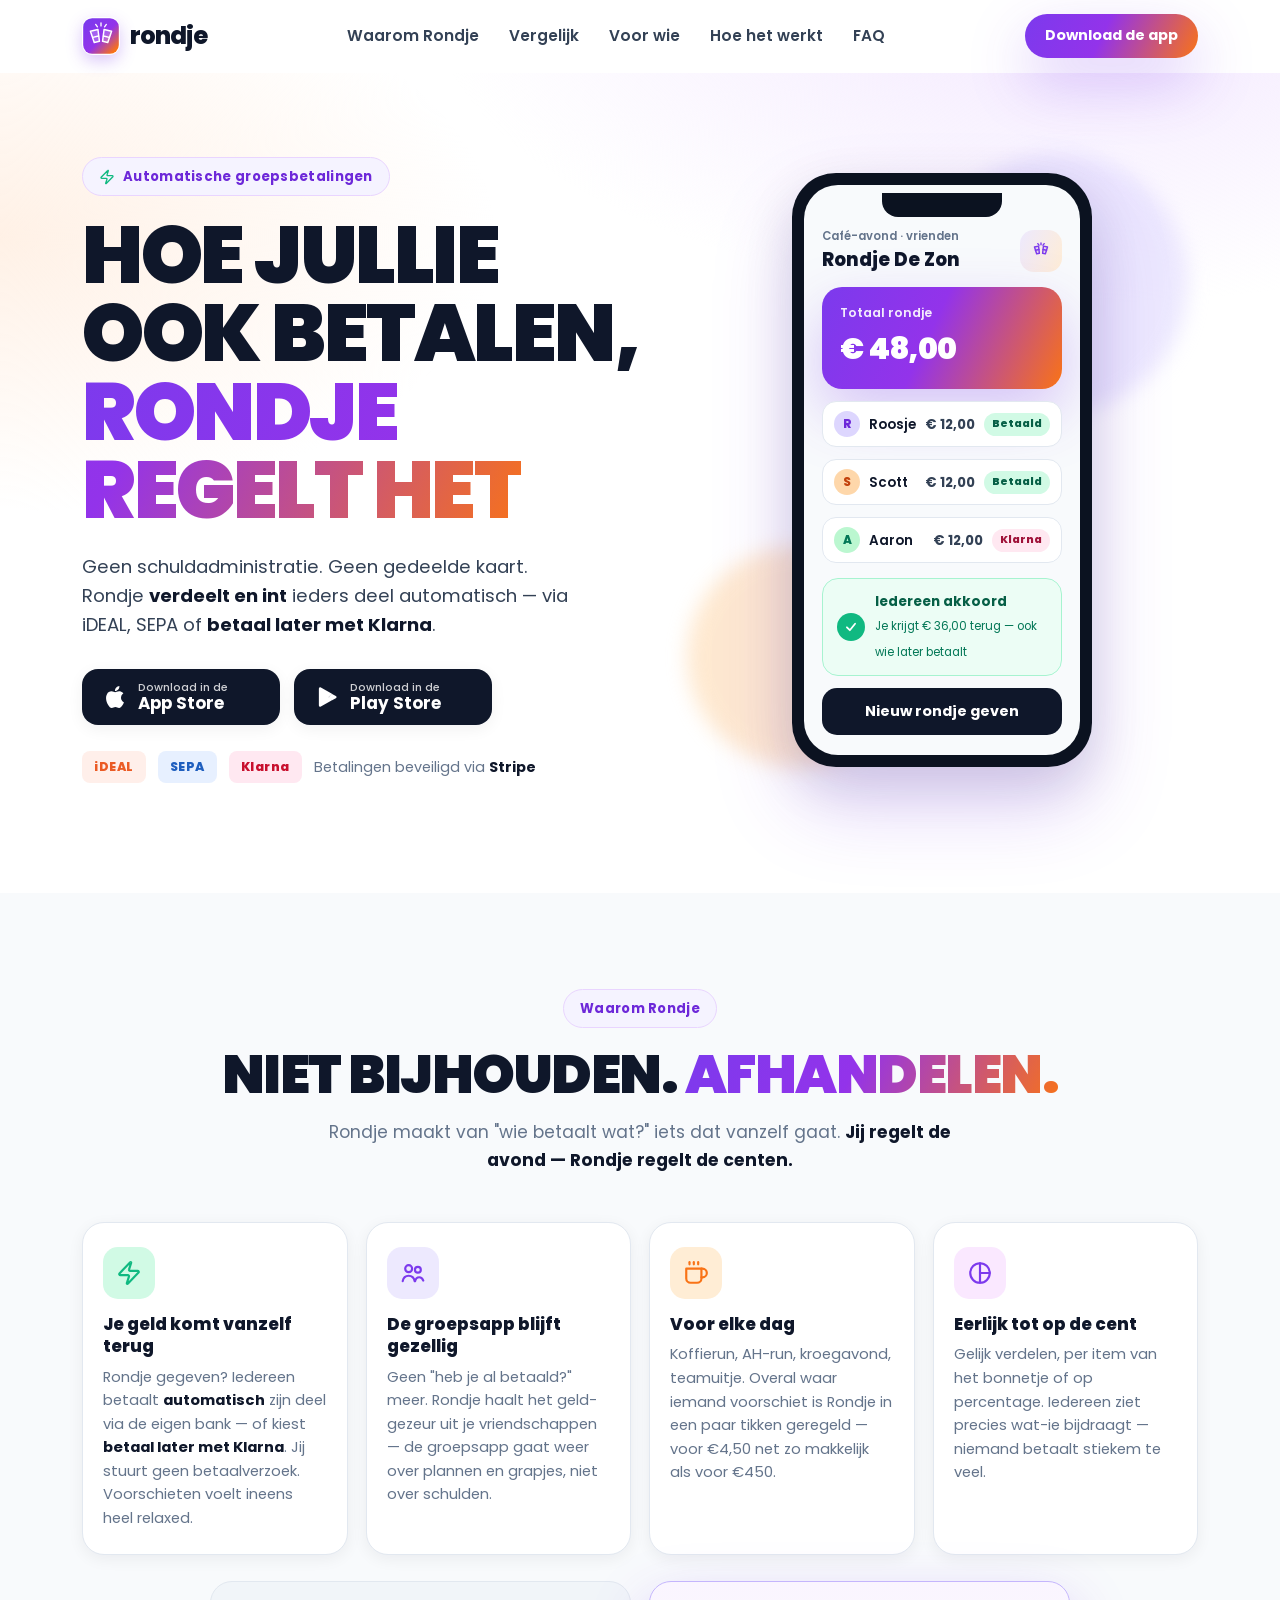
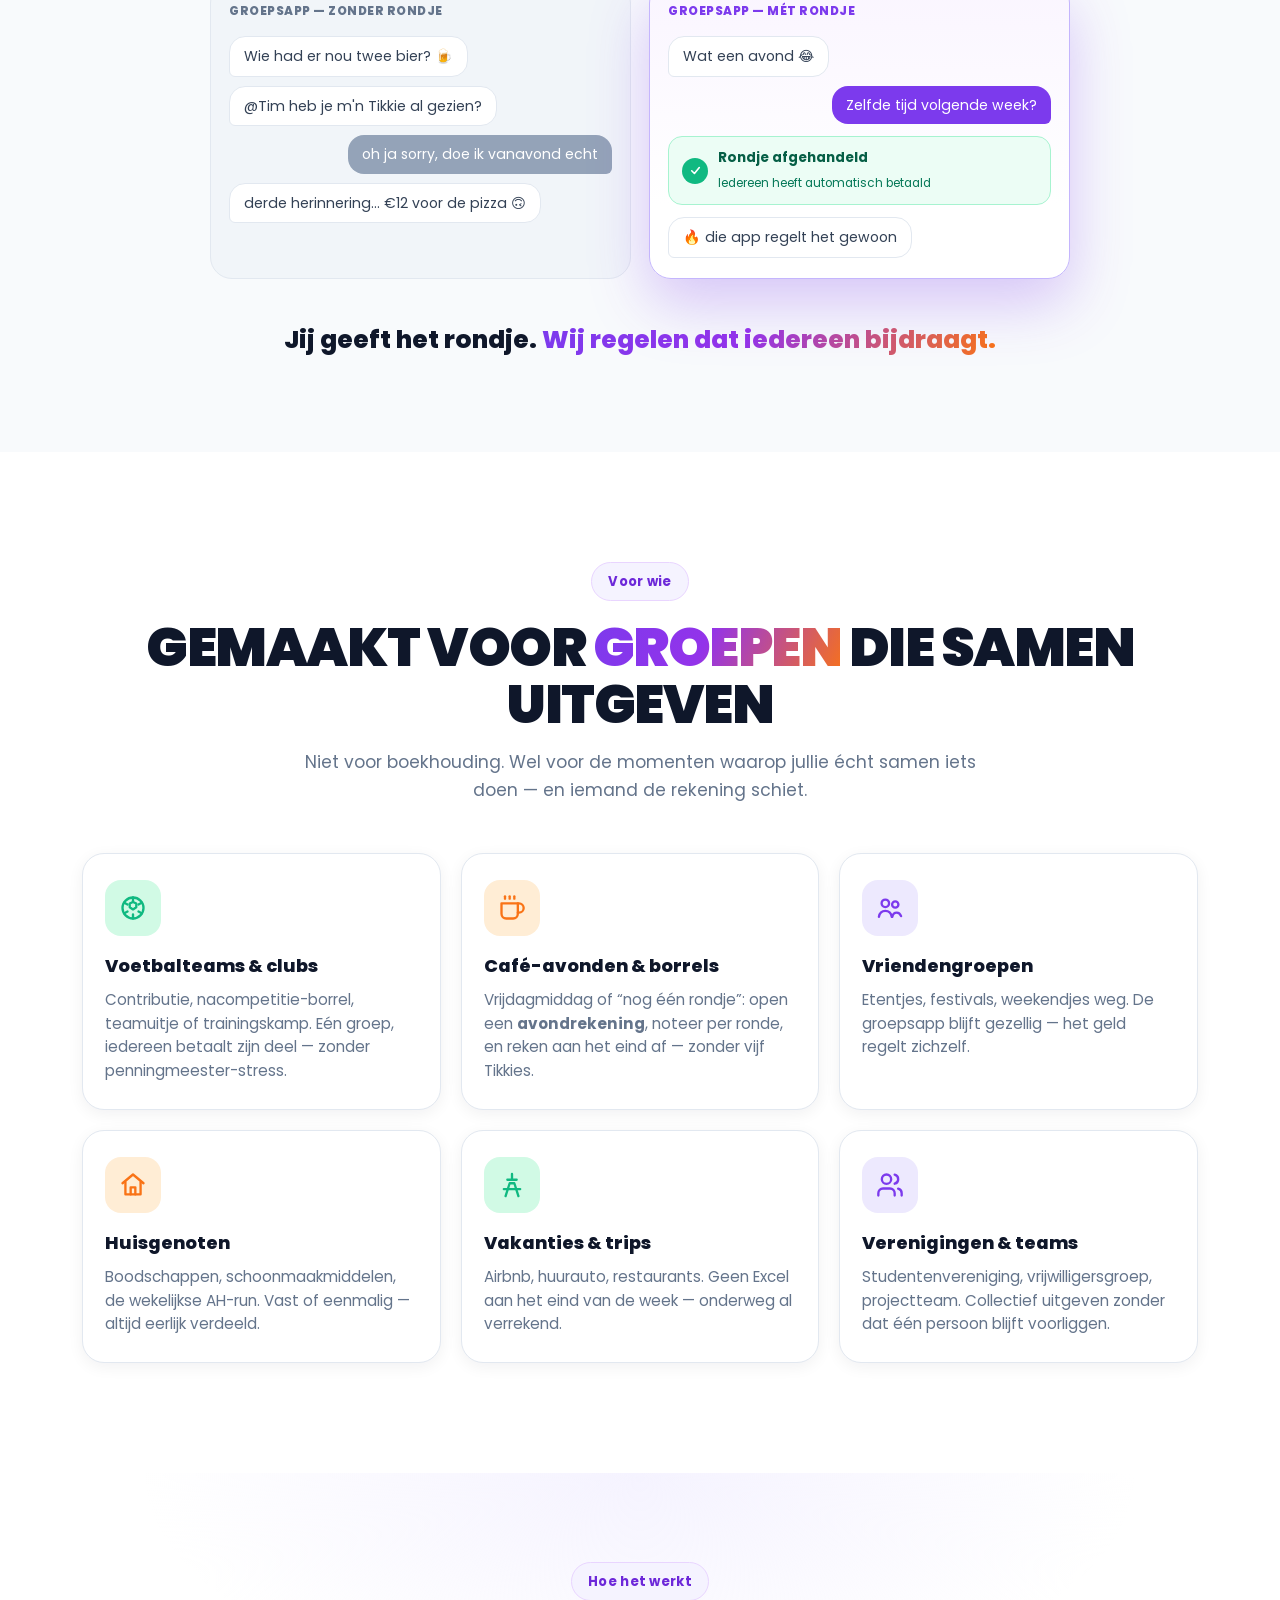
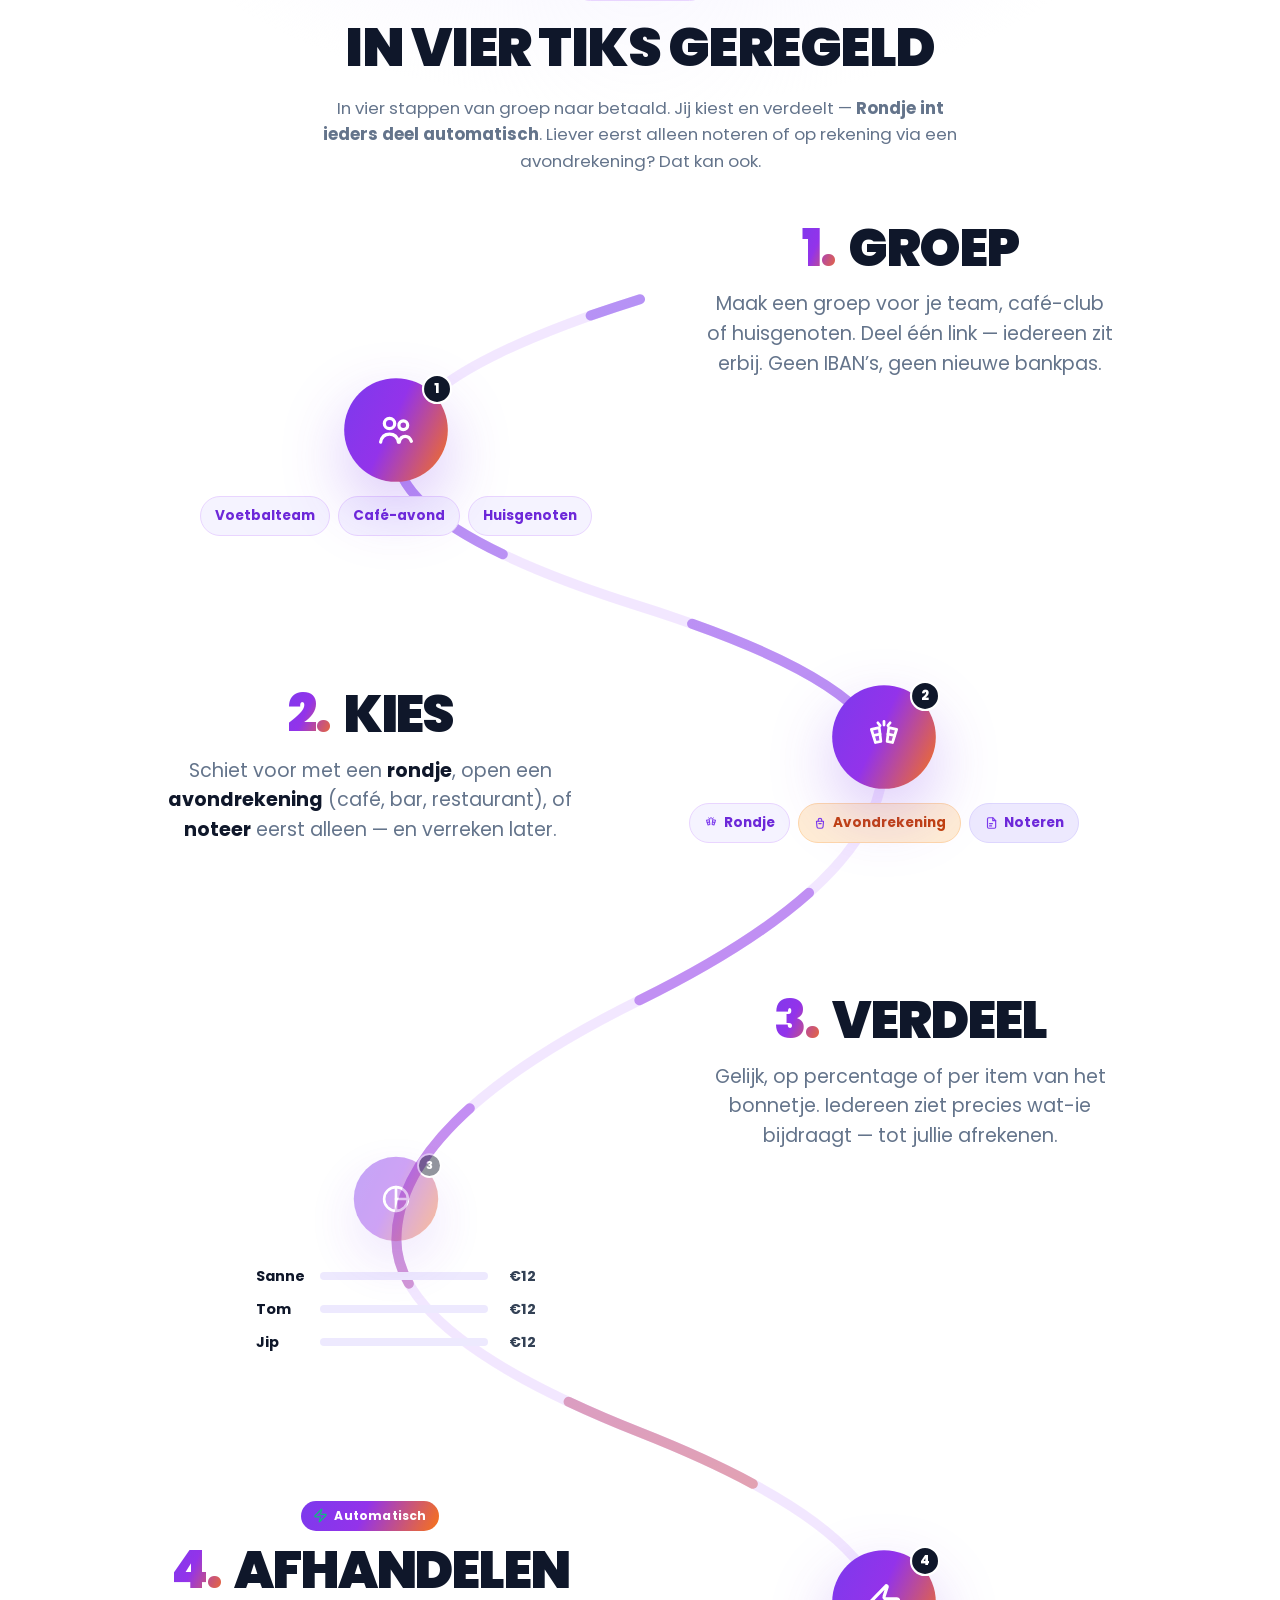
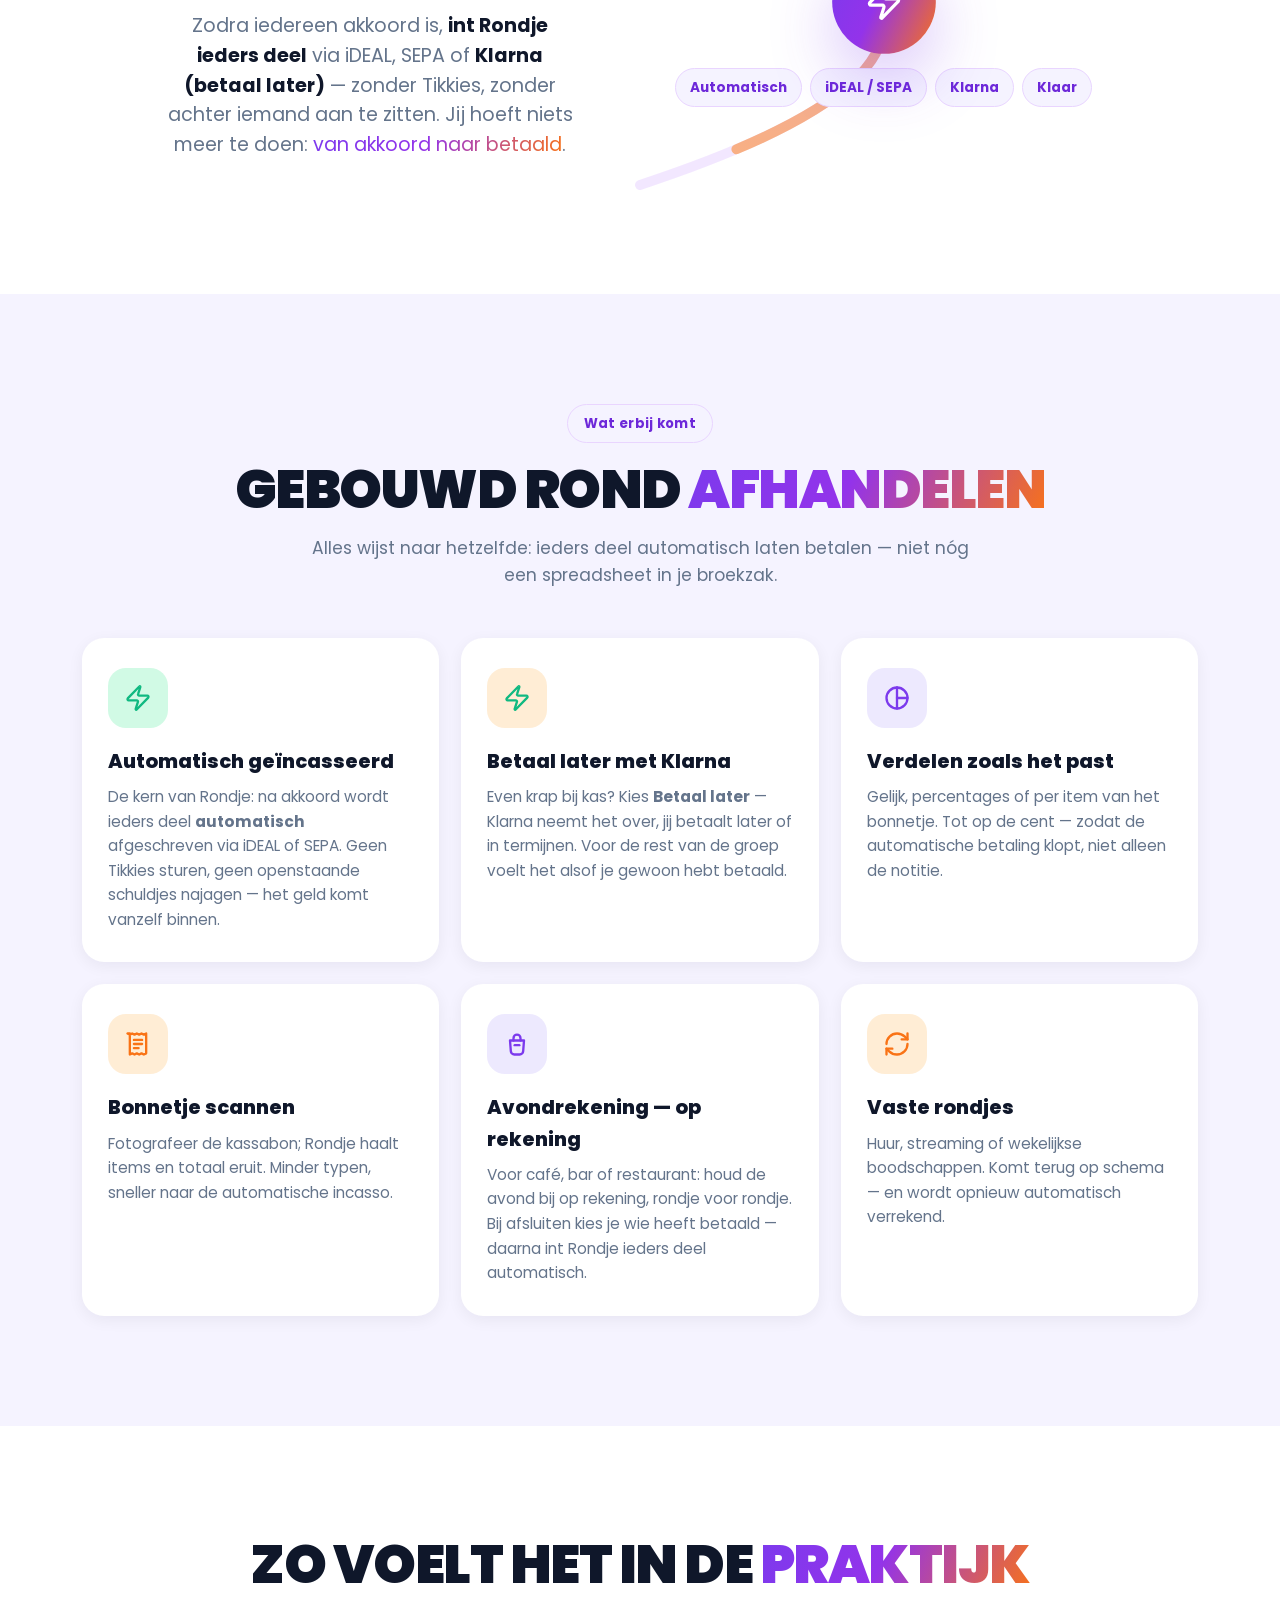
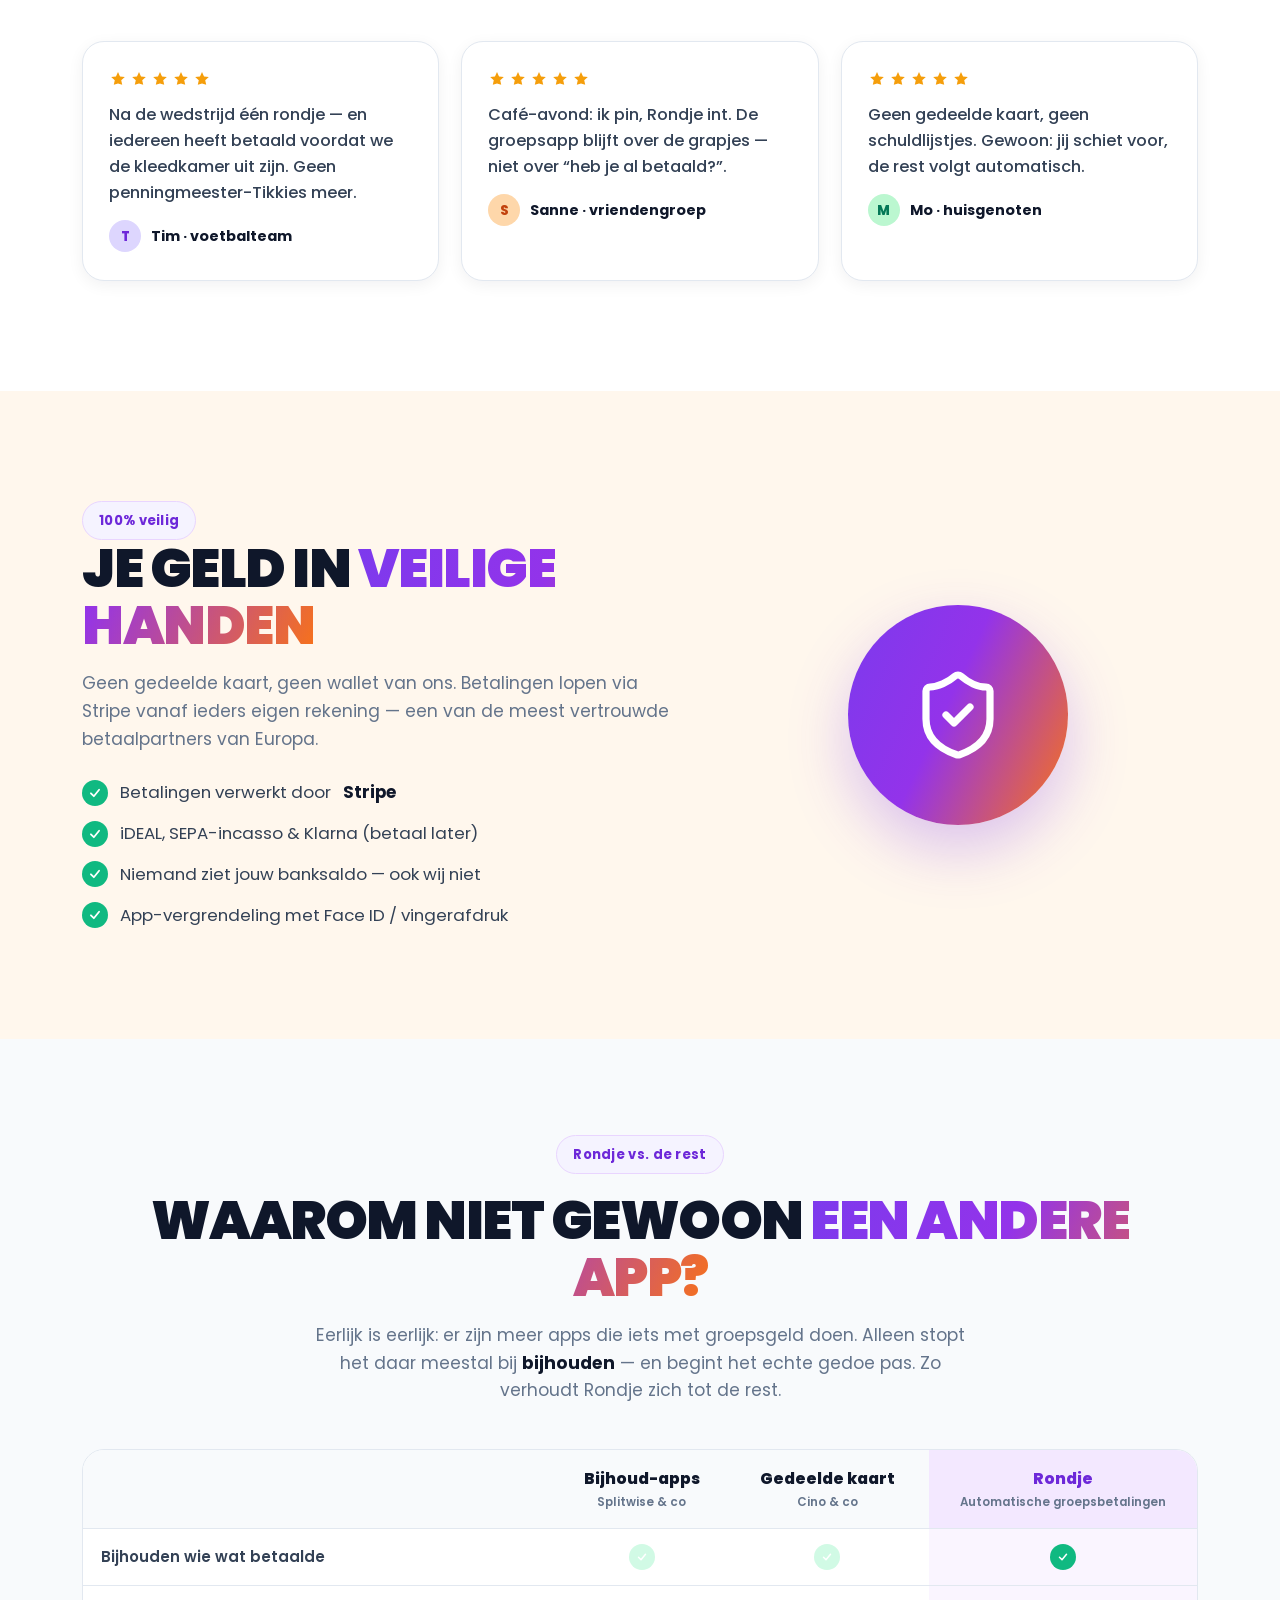
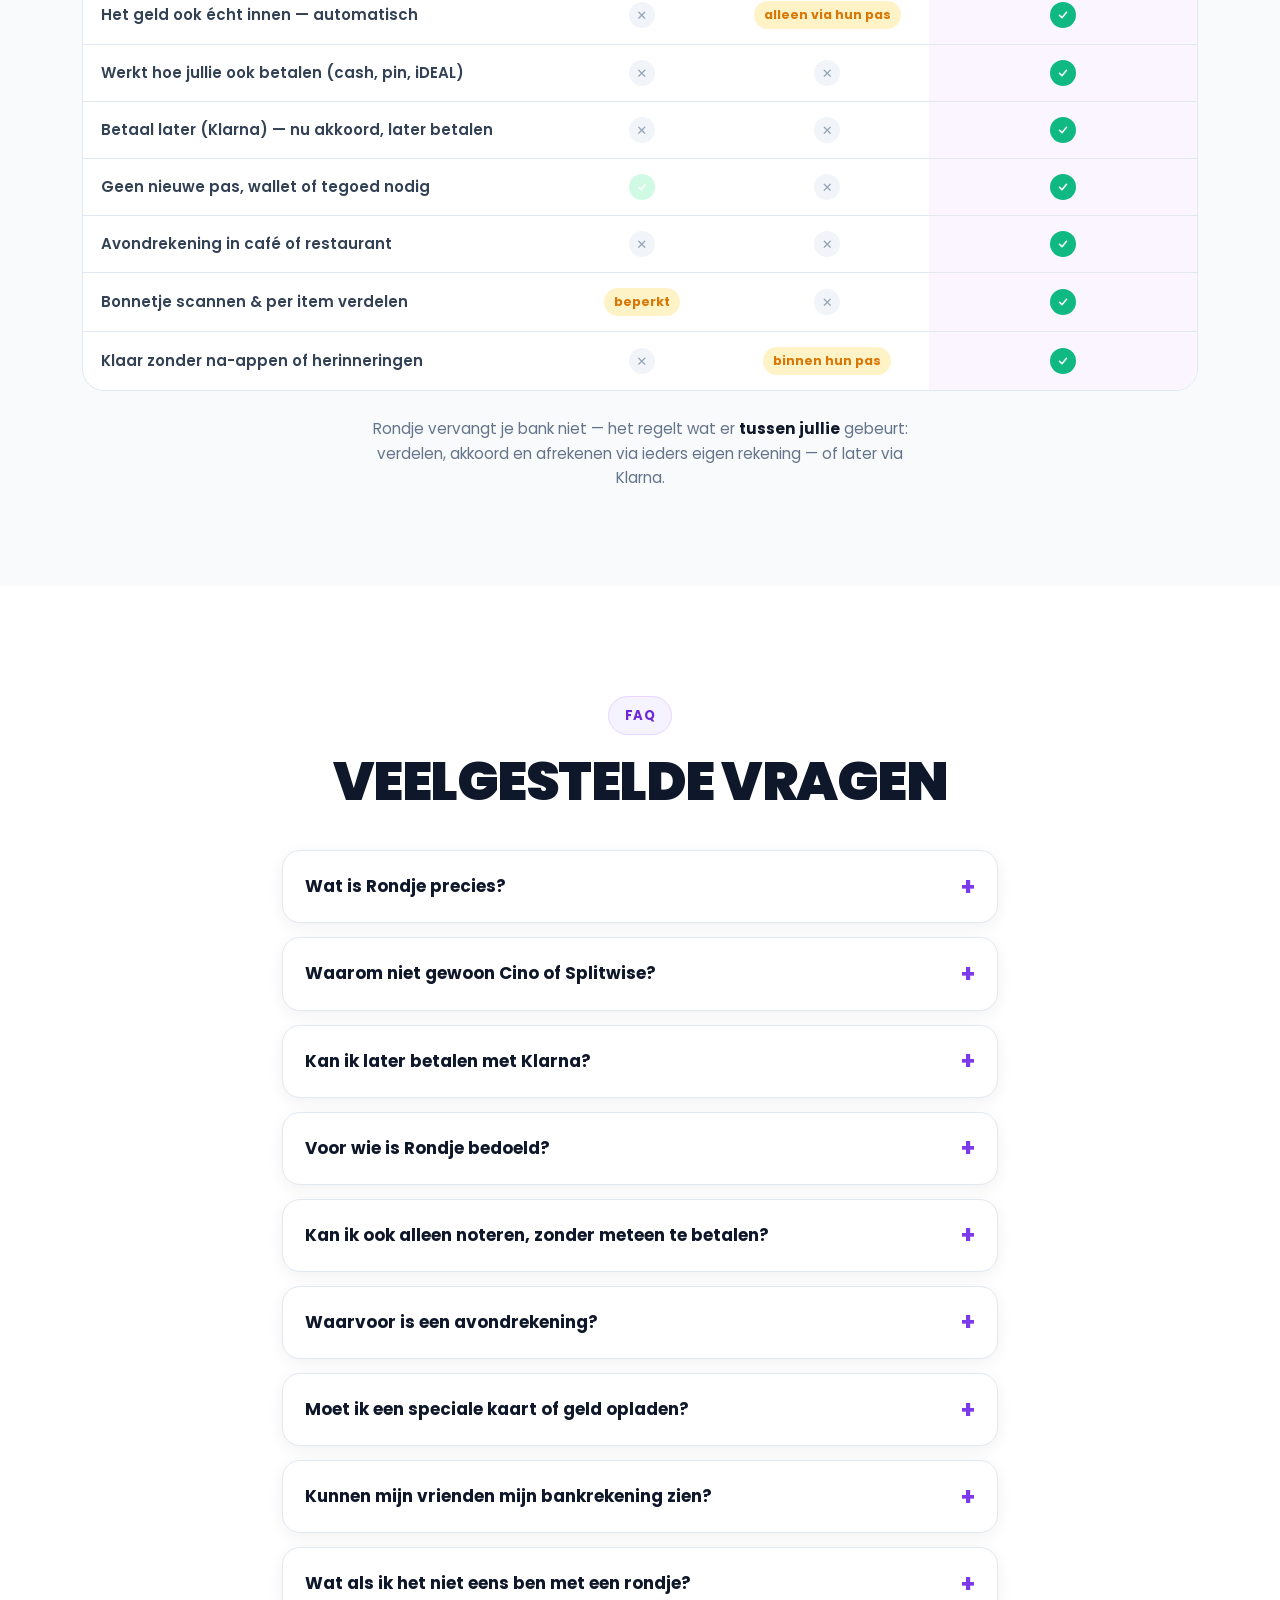
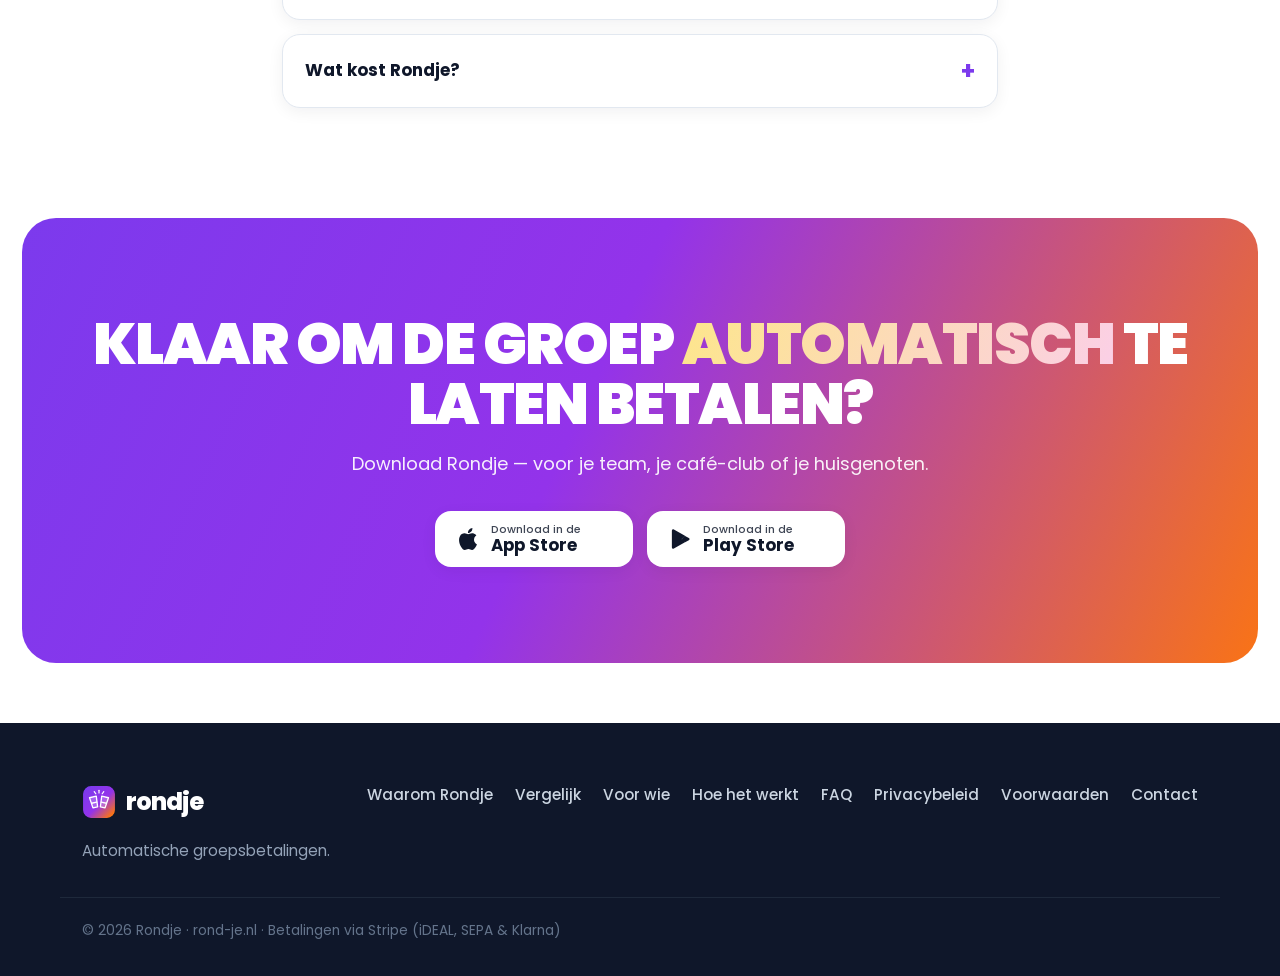
==== commit 6c607d7c: "Trim features to six cards and fix desktop journey line progress. Map fill progress to path length b" ====
--- a/index.html
+++ b/index.html
@@ -405,11 +405,6 @@
             <h3>Vaste rondjes</h3>
             <p>Huur, streaming of wekelijkse boodschappen. Komt terug op schema — en wordt opnieuw automatisch verrekend.</p>
           </article>
-          <article class="feature">
-            <div class="feature__icon feature__icon--green"><img src="assets/icons/insights.svg" alt="" width="28" height="28" /></div>
-            <h3>Inzichten</h3>
-            <p>Zie per groep wie vaak voorlegt en wat er maandelijks omgaat — handig, geen administratie-app.</p>
-          </article>
         </div>
       </div>
     </section>
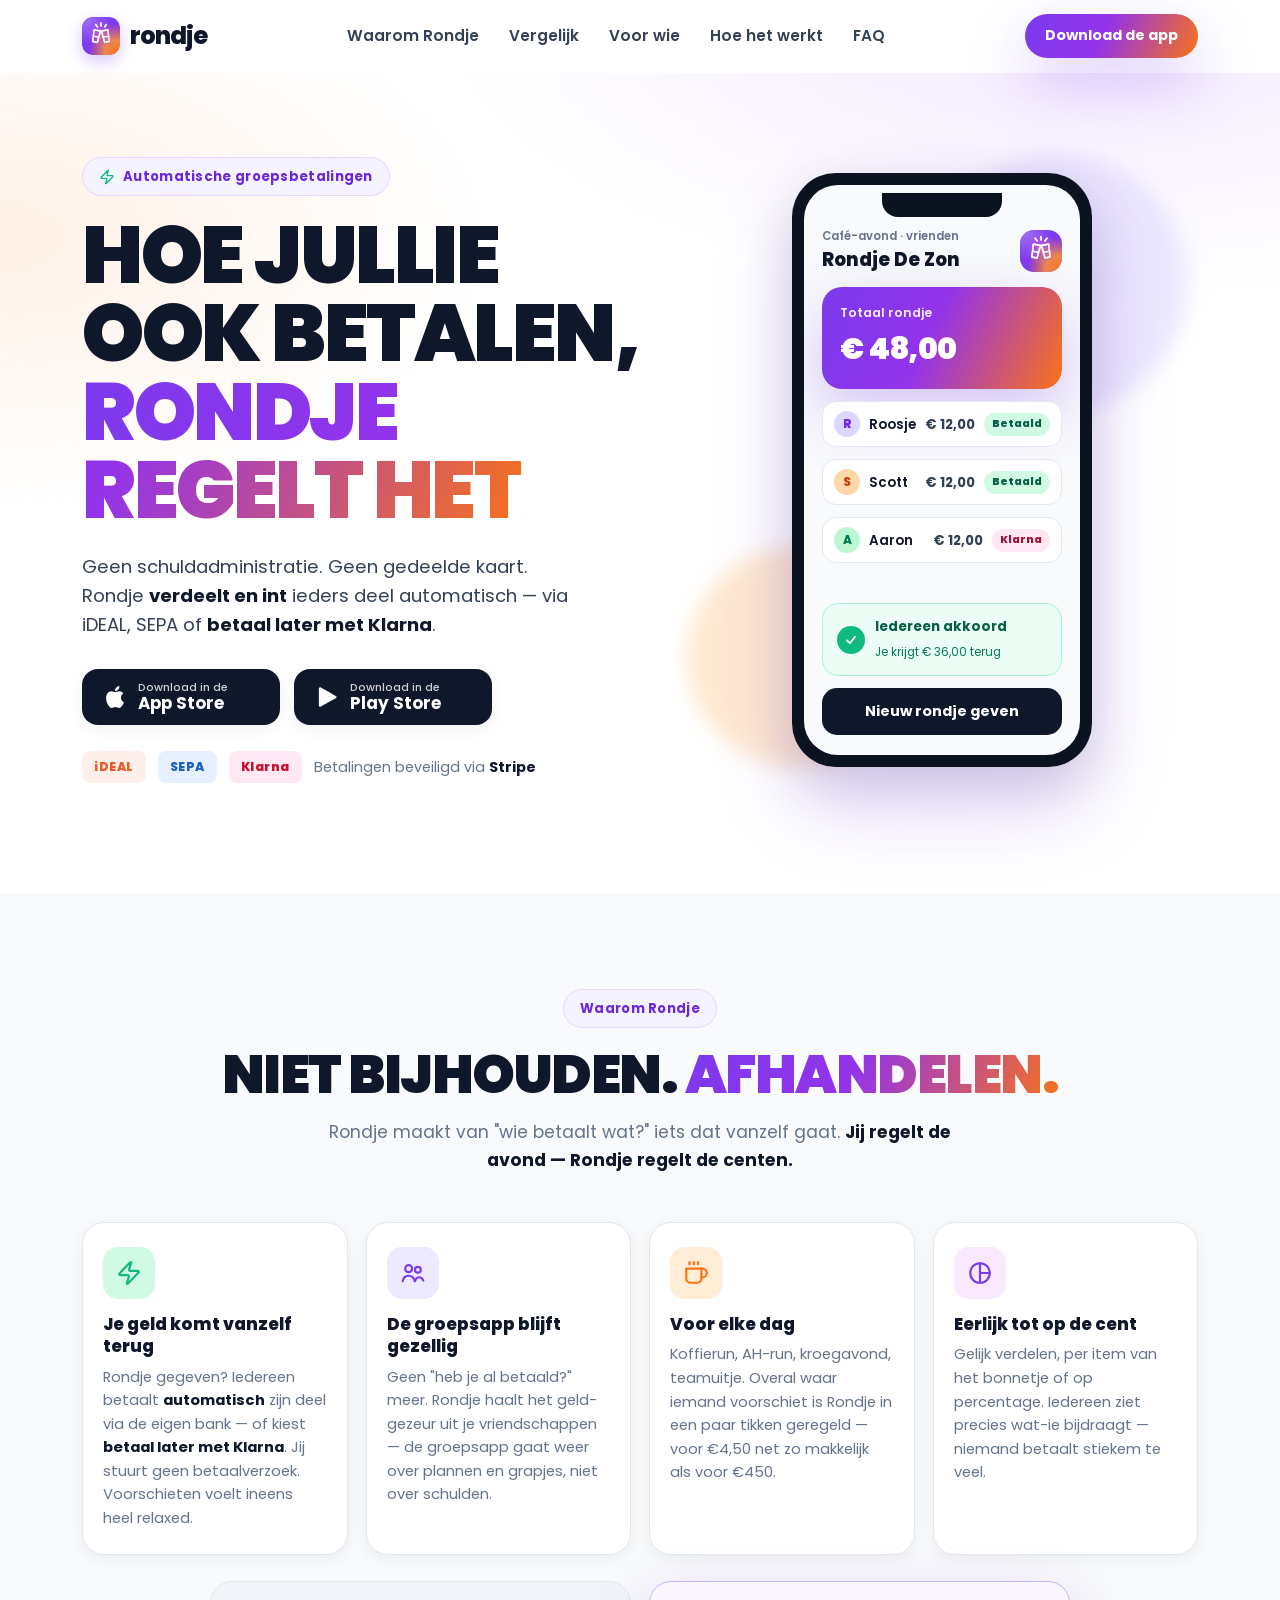
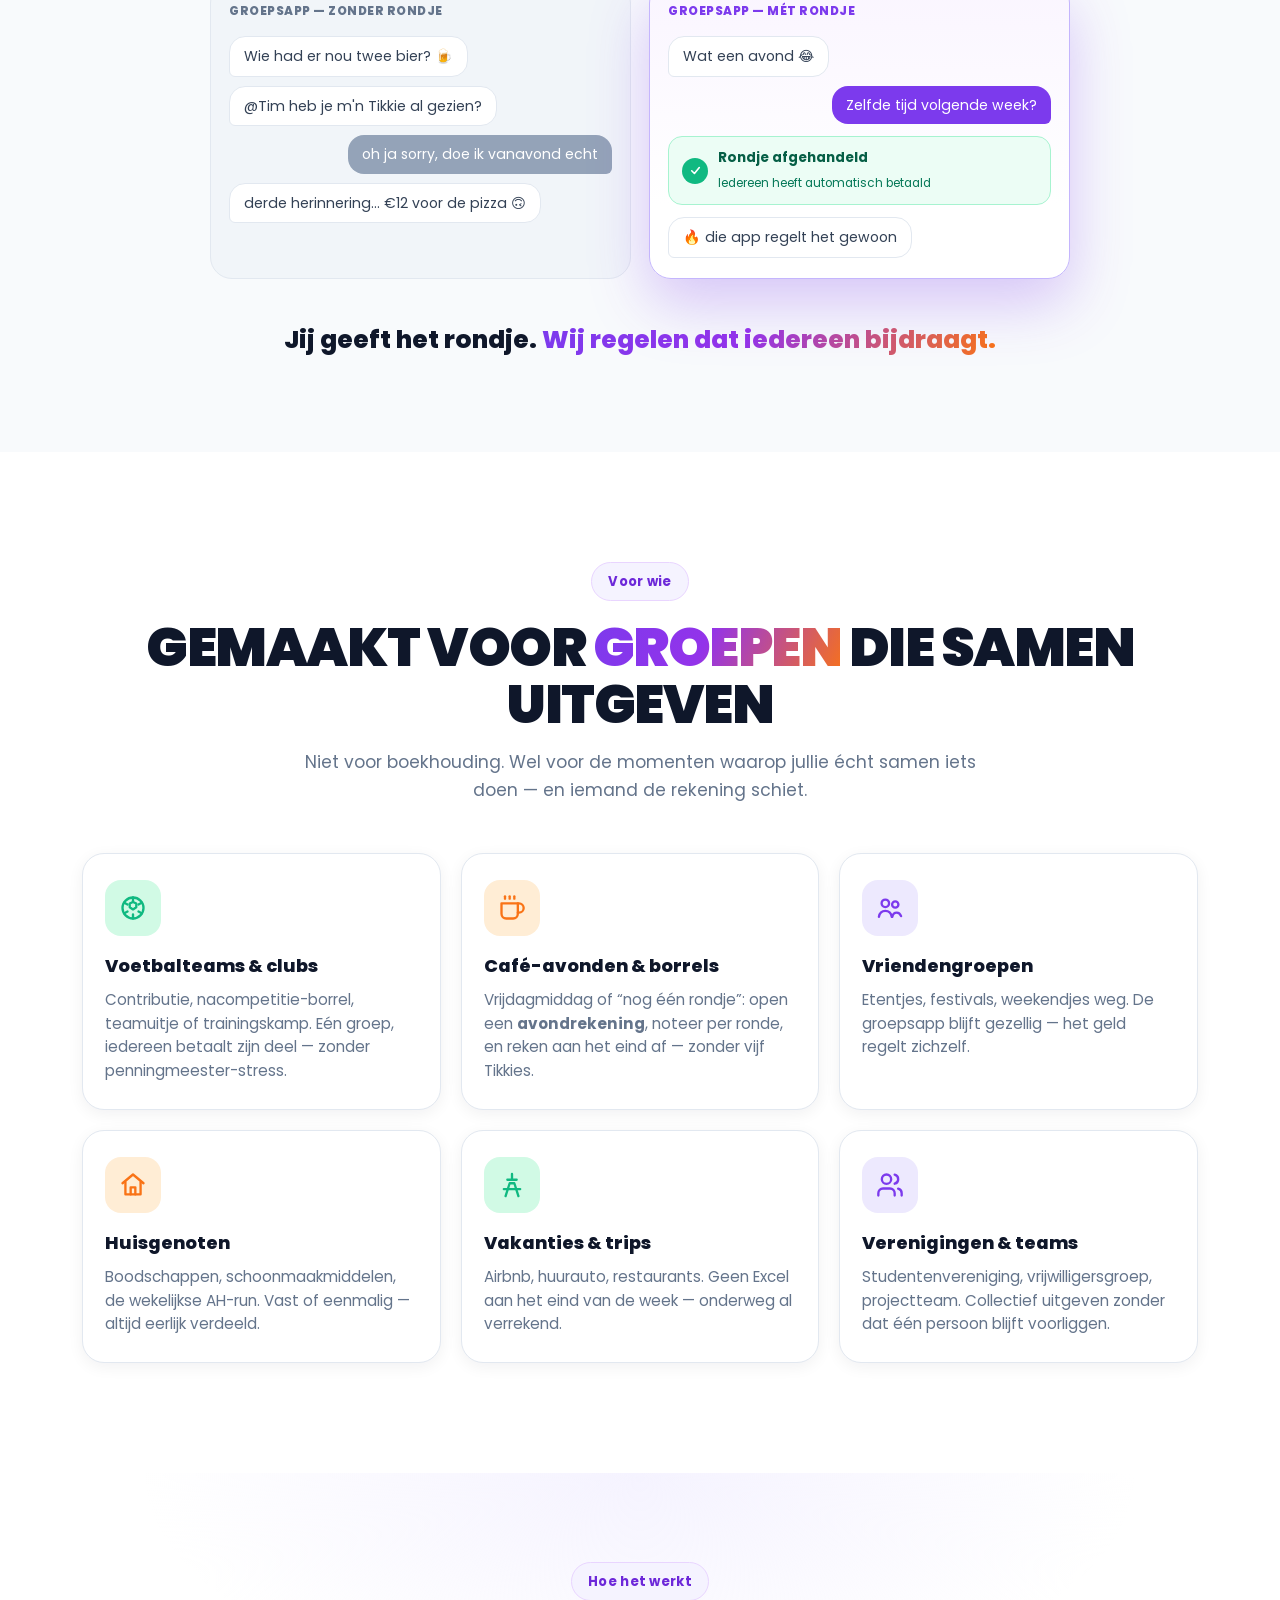
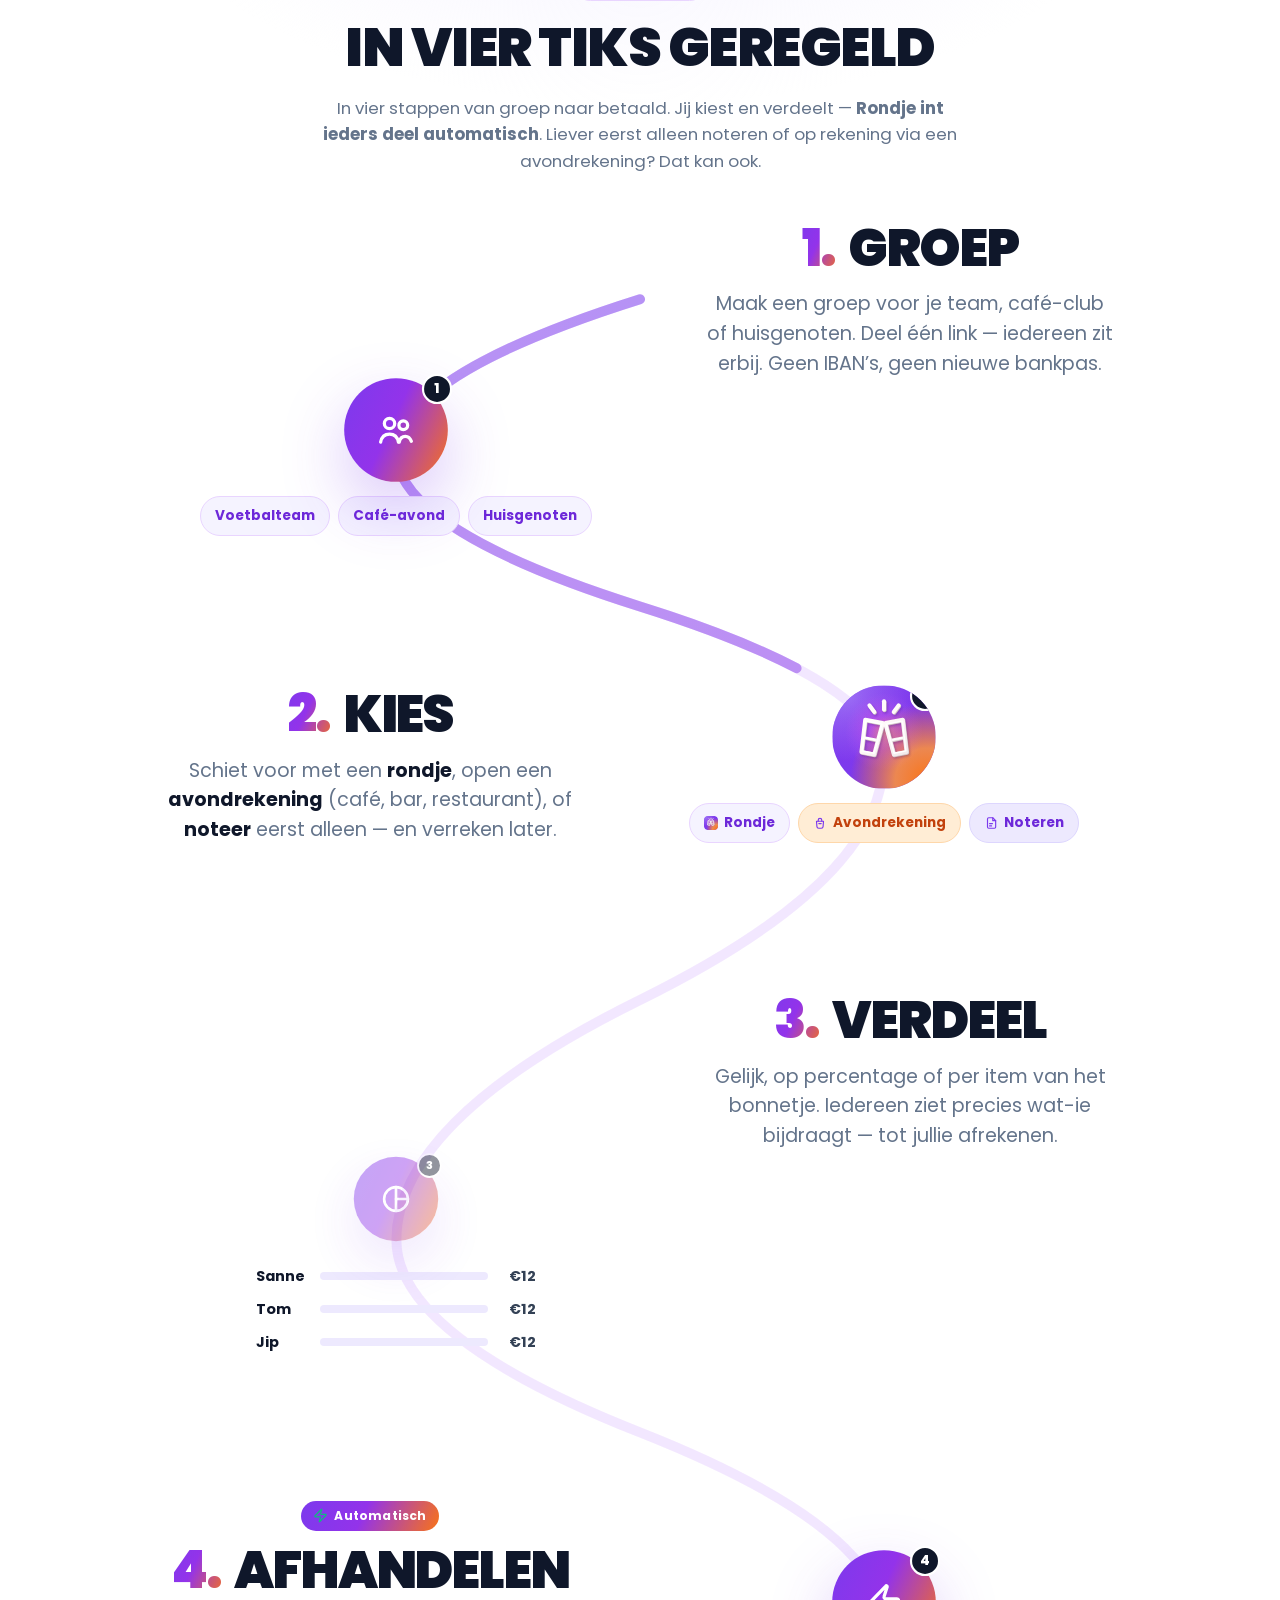
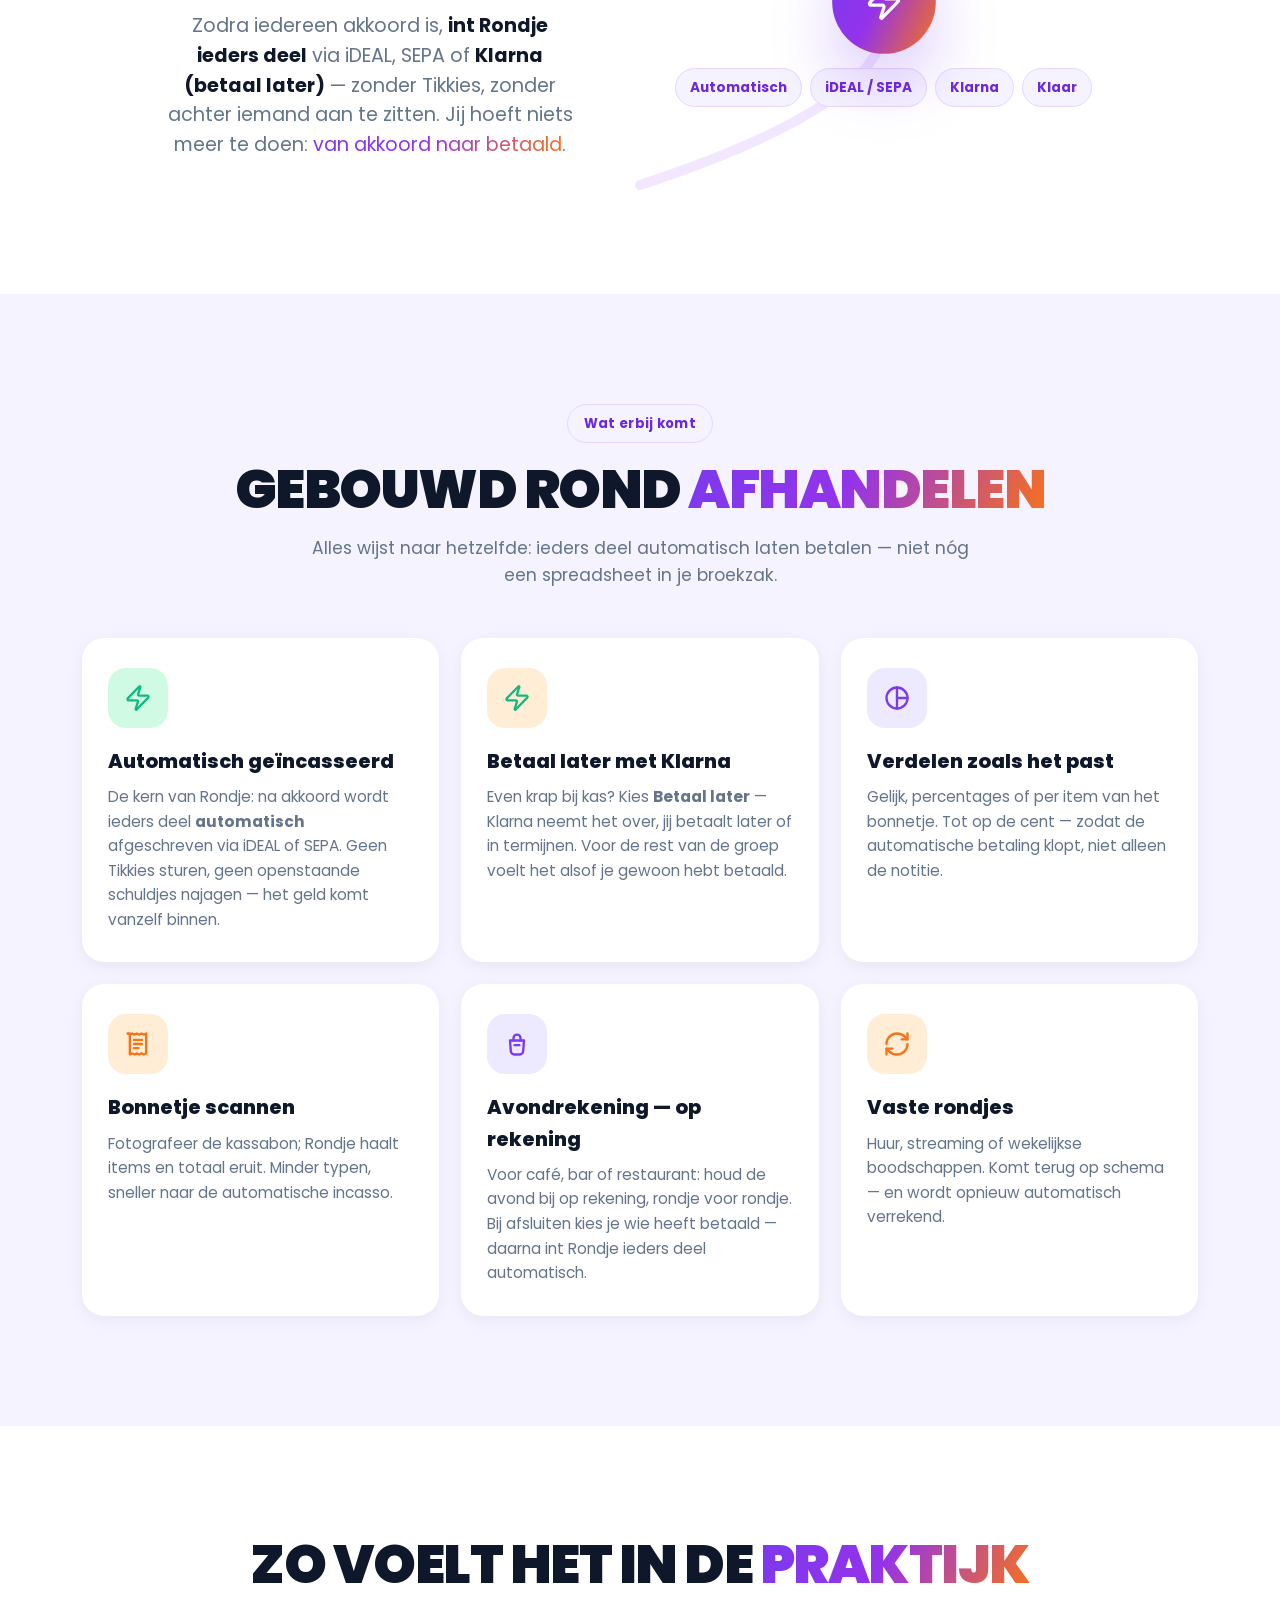
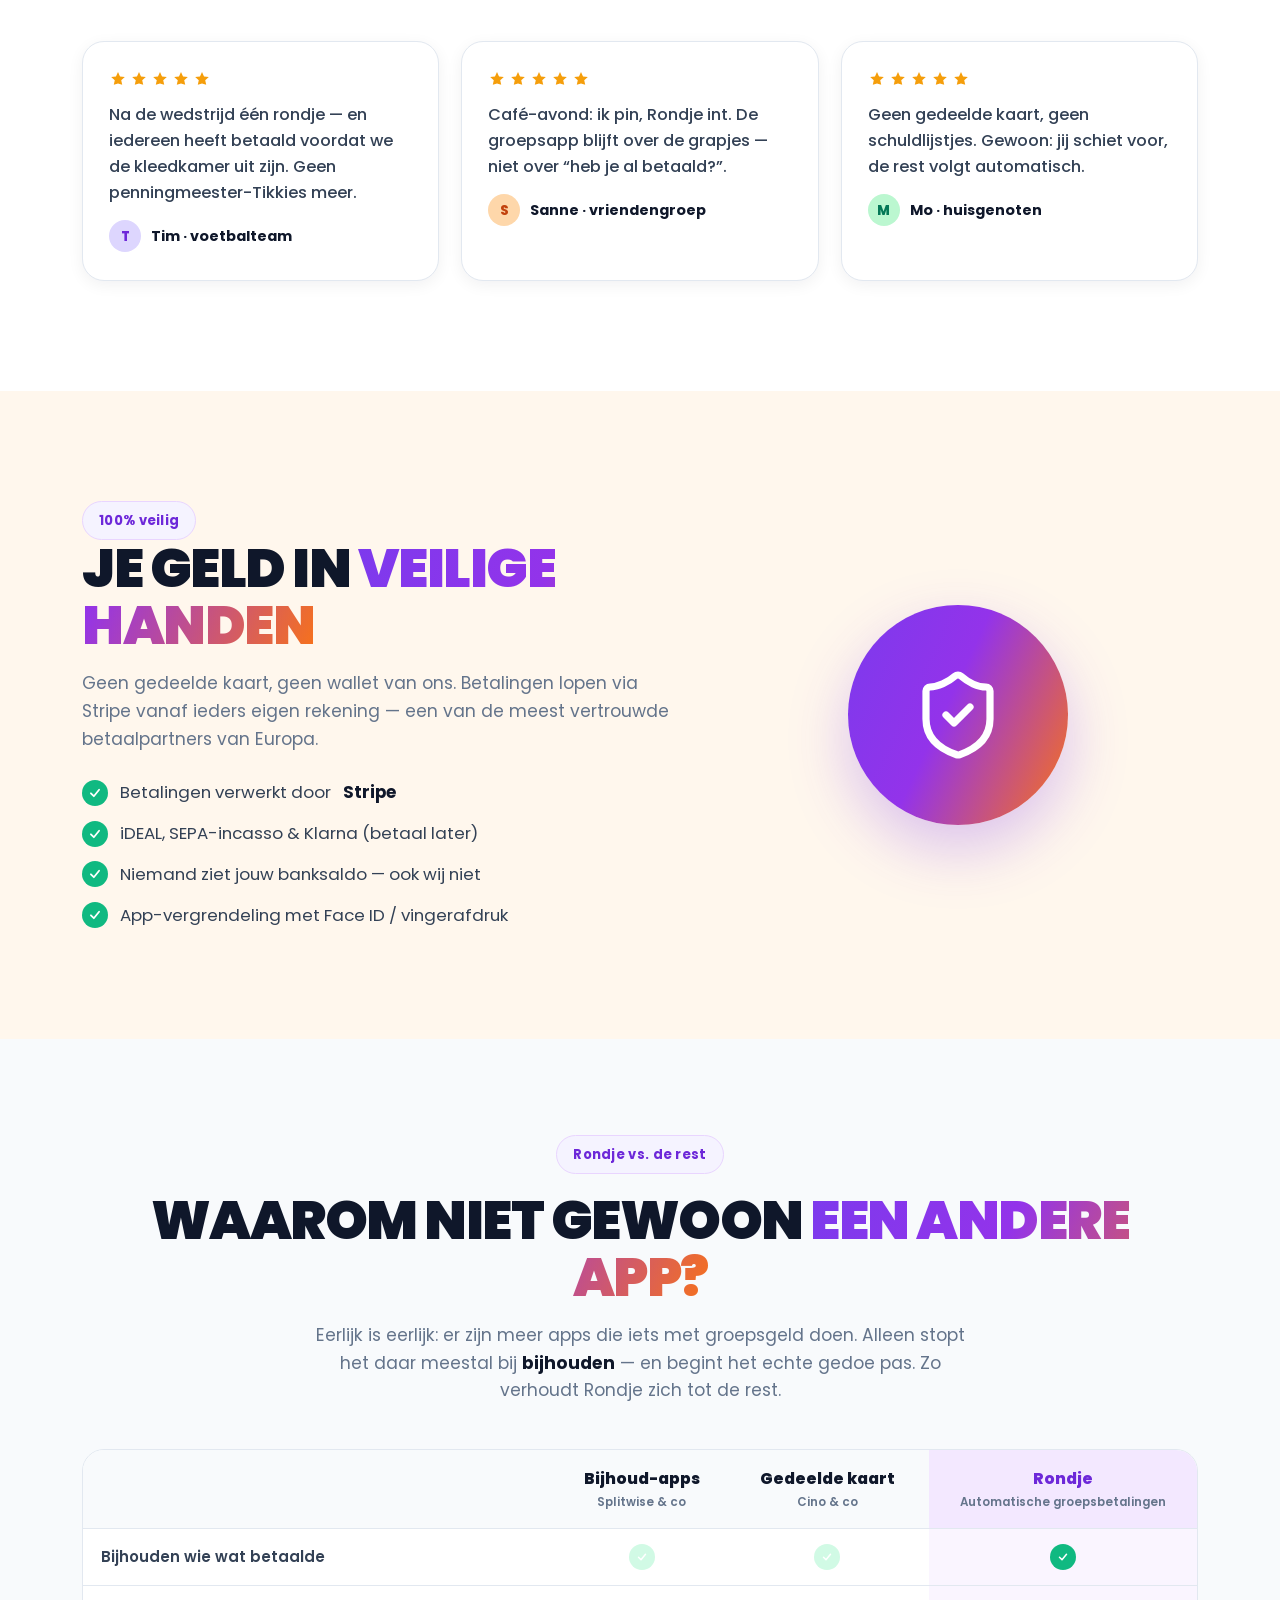
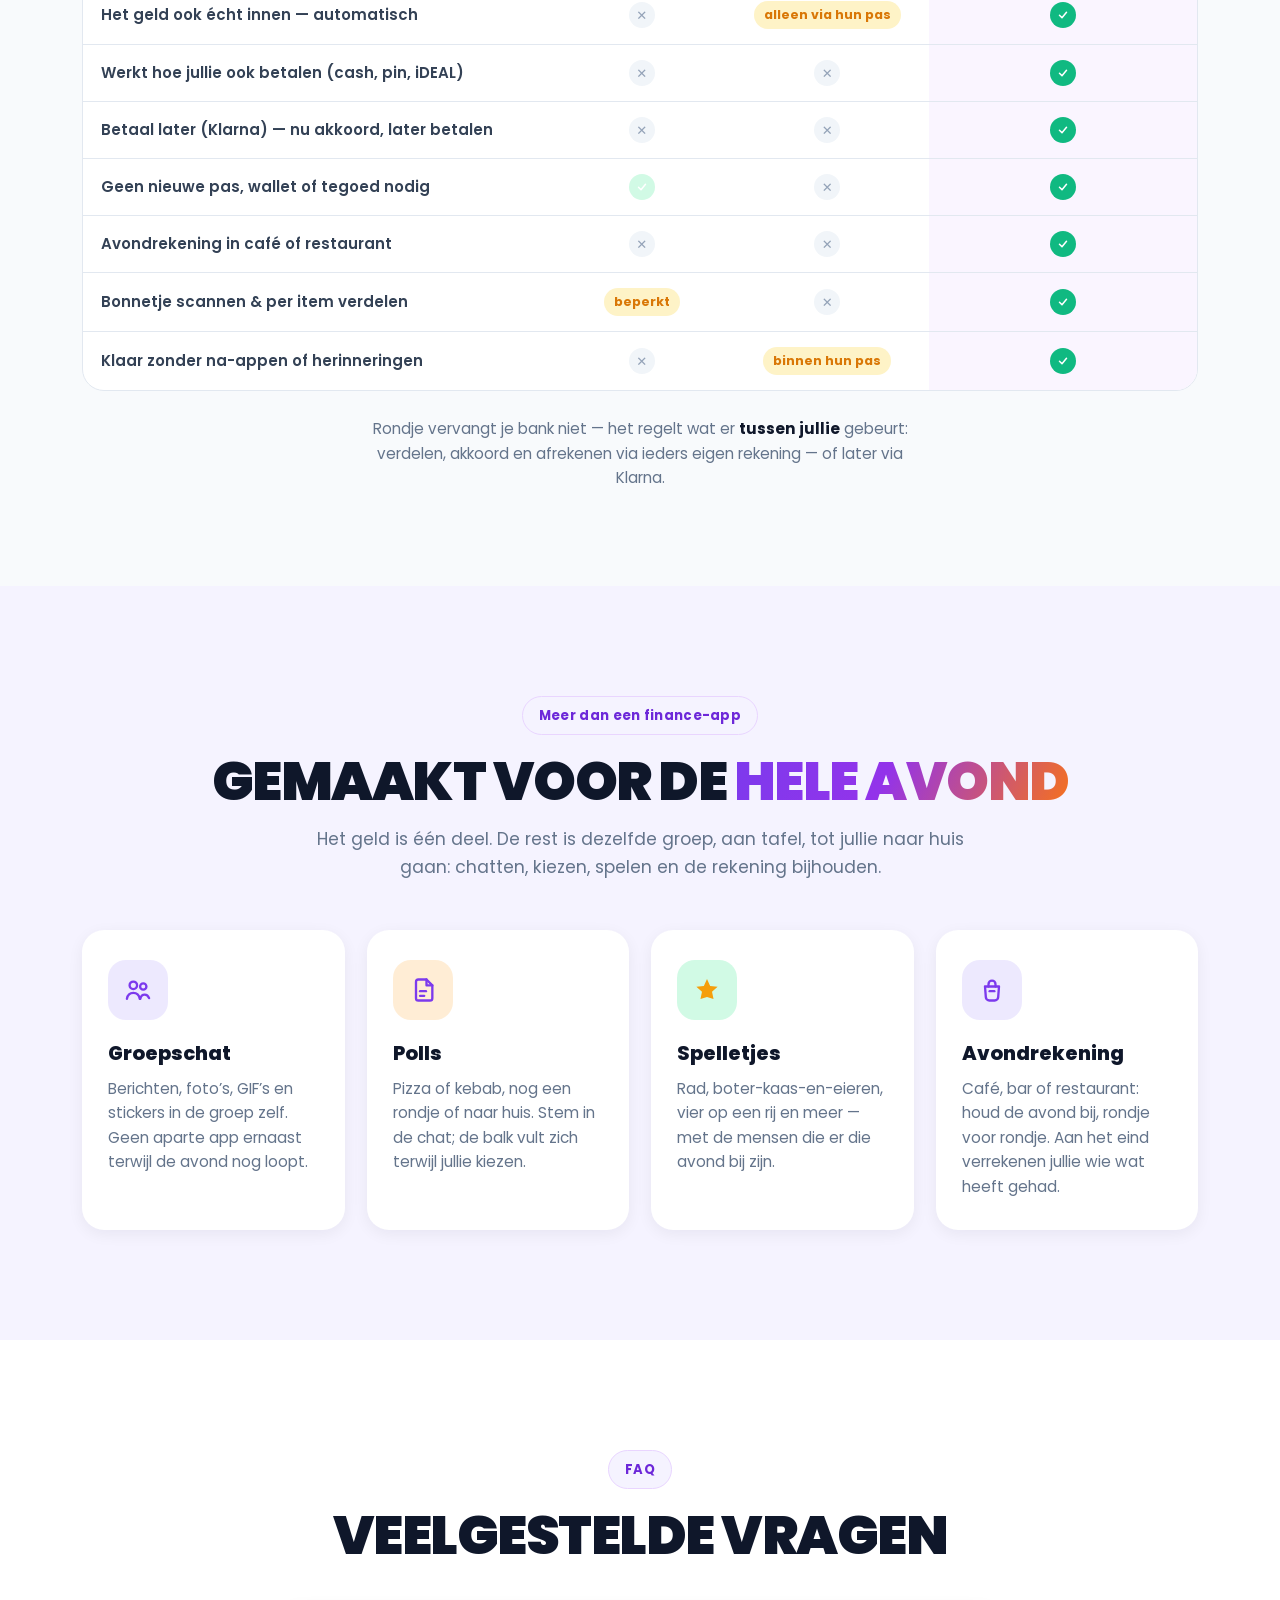
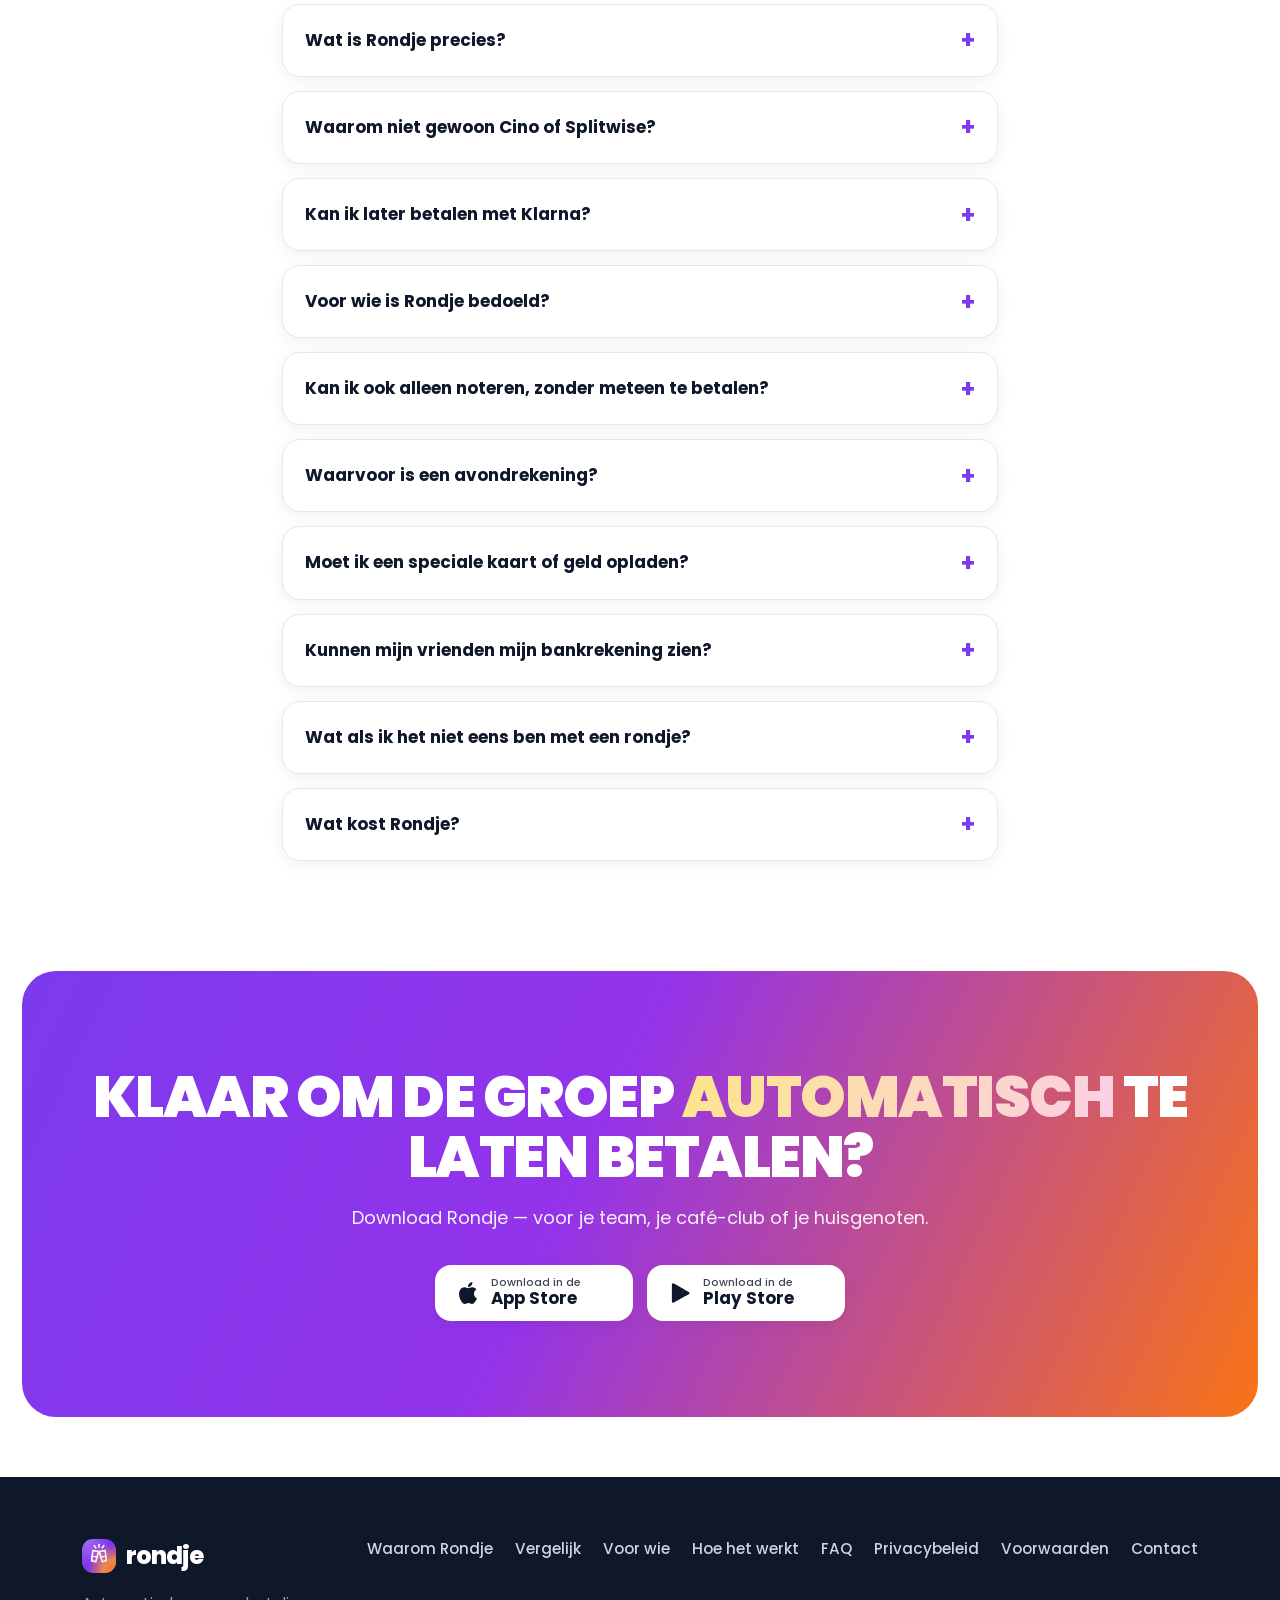
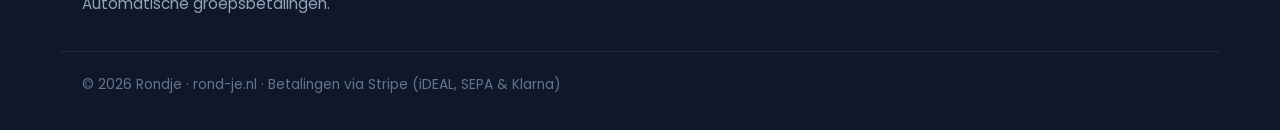
==== commit 3e847e27: "Nieuw logo overal, sectie 'hele avond' en App Store-link" ====
--- a/index.html
+++ b/index.html
@@ -13,7 +13,8 @@
   <meta property="og:image" content="https://rond-je.nl/assets/logo-mark.svg" />
   <meta name="theme-color" content="#7C3AED" />
 
-  <link rel="icon" type="image/svg+xml" href="assets/favicon.svg" />
+  <link rel="icon" type="image/svg+xml" href="assets/logo-mark.svg" />
+  <link rel="apple-touch-icon" href="assets/logo-mark.svg" />
   <link rel="preconnect" href="https://fonts.googleapis.com" />
   <link rel="preconnect" href="https://fonts.gstatic.com" crossorigin />
   <link href="https://fonts.googleapis.com/css2?family=Poppins:wght@400;500;600;700;800;900&display=swap" rel="stylesheet" />
@@ -37,7 +38,7 @@
       </nav>
 
       <div class="nav__actions">
-        <a href="#download" class="btn btn--primary btn--sm">Download de app</a>
+        <a href="https://apps.apple.com/nl/app/rondje-kosten-delen/id6807414308" class="btn btn--primary btn--sm" target="_blank" rel="noopener noreferrer">Download de app</a>
       </div>
 
       <button class="nav__burger" id="burger" aria-label="Menu openen" aria-expanded="false">
@@ -51,7 +52,7 @@
       <a href="#voor-wie">Voor wie</a>
       <a href="#hoe">Hoe het werkt</a>
       <a href="#faq">FAQ</a>
-      <a href="#download" class="btn btn--primary">Download de app</a>
+      <a href="https://apps.apple.com/nl/app/rondje-kosten-delen/id6807414308" class="btn btn--primary" target="_blank" rel="noopener noreferrer">Download de app</a>
     </div>
   </header>
 
@@ -72,7 +73,7 @@
           </p>
 
           <div class="hero__cta" id="download">
-            <a href="#" class="store-btn" aria-label="Download in de App Store">
+            <a href="https://apps.apple.com/nl/app/rondje-kosten-delen/id6807414308" class="store-btn" target="_blank" rel="noopener noreferrer" aria-label="Download in de App Store">
               <svg viewBox="0 0 24 24" width="22" height="22" aria-hidden="true"><path fill="currentColor" d="M12.152 6.896c-.948 0-2.415-1.078-3.96-1.04-2.04.027-3.91 1.183-4.961 3.014-2.117 3.675-.546 9.103 1.519 12.09 1.013 1.454 2.208 3.09 3.792 3.039 1.52-.065 2.09-.987 3.935-.987 1.831 0 2.35.987 3.96.948 1.637-.026 2.676-1.48 3.676-2.948 1.156-1.688 1.636-3.325 1.662-3.415-.039-.013-3.182-1.221-3.22-4.857-.026-3.04 2.48-4.494 2.597-4.559-1.429-2.09-3.623-2.324-4.39-2.376-2-.156-3.675 1.09-4.61 1.09zm3.378-3.066c.843-1.012 1.4-2.427 1.245-3.83-1.207.052-2.662.805-3.532 1.818-.78.896-1.454 2.338-1.273 3.714 1.338.104 2.715-.688 3.56-1.702z"/></svg>
               <span><small>Download in de</small><strong>App Store</strong></span>
             </a>
@@ -104,7 +105,7 @@
                     <p class="app__eyebrow">Café-avond · vrienden</p>
                     <h3 class="app__title">Rondje De Zon</h3>
                   </div>
-                  <div class="app__avatar"><img src="assets/icons/glasses.svg" alt="" width="20" height="20" /></div>
+                  <div class="app__avatar"><img src="assets/logo-mark.svg" alt="" width="42" height="42" /></div>
                 </div>
 
                 <div class="app__amount">
@@ -135,7 +136,7 @@
                   <span class="app__check"><img src="assets/icons/check.svg" alt="" width="14" height="14" /></span>
                   <div>
                     <strong>Iedereen akkoord</strong>
-                    <small>Je krijgt € 36,00 terug — ook wie later betaalt</small>
+                    <small>Je krijgt € 36,00 terug</small>
                   </div>
                 </div>
 
@@ -309,12 +310,12 @@
                 <p>Schiet voor met een <strong>rondje</strong>, open een <strong>avondrekening</strong> (café, bar, restaurant), of <strong>noteer</strong> eerst alleen — en verreken later.</p>
               </div>
               <div class="journey__visual">
-                <div class="journey__ball">
-                  <img src="assets/icons/glasses.svg" alt="" width="32" height="32" />
+                <div class="journey__ball journey__ball--logo">
+                  <img src="assets/logo-mark.svg" alt="" width="96" height="96" />
                   <span class="journey__num">2</span>
                 </div>
                 <ul class="path__tags">
-                  <li><img src="assets/icons/glasses.svg" alt="" width="14" height="14" /> Rondje</li>
+                  <li><img src="assets/logo-mark.svg" alt="" width="14" height="14" /> Rondje</li>
                   <li><img src="assets/icons/pot.svg" alt="" width="14" height="14" /> Avondrekening</li>
                   <li><img src="assets/icons/note.svg" alt="" width="14" height="14" /> Noteren</li>
                 </ul>
@@ -537,6 +538,38 @@
       </div>
     </section>
 
+    <!-- ─────────────────────────  HELE AVOND  ───────────────────────── -->
+    <section class="evening" id="avond">
+      <div class="container">
+        <span class="pill pill--center">Meer dan een finance-app</span>
+        <h2 class="section-title">GEMAAKT VOOR DE <span class="grad-text">HELE AVOND</span></h2>
+        <p class="section-lead">Het geld is één deel. De rest is dezelfde groep, aan tafel, tot jullie naar huis gaan: chatten, kiezen, spelen en de rekening bijhouden.</p>
+
+        <div class="evening__grid">
+          <article class="feature">
+            <div class="feature__icon feature__icon--purple"><img src="assets/icons/friends.svg" alt="" width="28" height="28" /></div>
+            <h3>Groepschat</h3>
+            <p>Berichten, foto’s, GIF’s en stickers in de groep zelf. Geen aparte app ernaast terwijl de avond nog loopt.</p>
+          </article>
+          <article class="feature">
+            <div class="feature__icon feature__icon--orange"><img src="assets/icons/note.svg" alt="" width="28" height="28" /></div>
+            <h3>Polls</h3>
+            <p>Pizza of kebab, nog een rondje of naar huis. Stem in de chat; de balk vult zich terwijl jullie kiezen.</p>
+          </article>
+          <article class="feature">
+            <div class="feature__icon feature__icon--green"><img src="assets/icons/star.svg" alt="" width="28" height="28" /></div>
+            <h3>Spelletjes</h3>
+            <p>Rad, boter-kaas-en-eieren, vier op een rij en meer — met de mensen die er die avond bij zijn.</p>
+          </article>
+          <article class="feature">
+            <div class="feature__icon feature__icon--purple"><img src="assets/icons/pot.svg" alt="" width="28" height="28" /></div>
+            <h3>Avondrekening</h3>
+            <p>Café, bar of restaurant: houd de avond bij, rondje voor rondje. Aan het eind verrekenen jullie wie wat heeft gehad.</p>
+          </article>
+        </div>
+      </div>
+    </section>
+
     <!-- ─────────────────────────  FAQ  ───────────────────────── -->
     <section class="faq" id="faq">
       <div class="container container--narrow">
@@ -594,7 +627,7 @@
         <h2 class="cta__title">KLAAR OM DE GROEP <span class="grad-text-light">AUTOMATISCH</span> TE LATEN BETALEN?</h2>
         <p>Download Rondje — voor je team, je café-club of je huisgenoten.</p>
         <div class="hero__cta hero__cta--center">
-          <a href="#" class="store-btn store-btn--dark" aria-label="Download in de App Store">
+          <a href="https://apps.apple.com/nl/app/rondje-kosten-delen/id6807414308" class="store-btn store-btn--dark" target="_blank" rel="noopener noreferrer" aria-label="Download in de App Store">
             <svg viewBox="0 0 24 24" width="22" height="22" aria-hidden="true"><path fill="currentColor" d="M12.152 6.896c-.948 0-2.415-1.078-3.96-1.04-2.04.027-3.91 1.183-4.961 3.014-2.117 3.675-.546 9.103 1.519 12.09 1.013 1.454 2.208 3.09 3.792 3.039 1.52-.065 2.09-.987 3.935-.987 1.831 0 2.35.987 3.96.948 1.637-.026 2.676-1.48 3.676-2.948 1.156-1.688 1.636-3.325 1.662-3.415-.039-.013-3.182-1.221-3.22-4.857-.026-3.04 2.48-4.494 2.597-4.559-1.429-2.09-3.623-2.324-4.39-2.376-2-.156-3.675 1.09-4.61 1.09zm3.378-3.066c.843-1.012 1.4-2.427 1.245-3.83-1.207.052-2.662.805-3.532 1.818-.78.896-1.454 2.338-1.273 3.714 1.338.104 2.715-.688 3.56-1.702z"/></svg>
             <span><small>Download in de</small><strong>App Store</strong></span>
           </a>
--- a/styles.css
+++ b/styles.css
@@ -304,9 +304,9 @@
 .app__title { font-size: 1.15rem; font-weight: 800; }
 .app__avatar {
   width: 42px; height: 42px; border-radius: 14px;
-  background: var(--grad-soft); display: grid; place-items: center;
-}
-.app__avatar img { display: block; }
+  overflow: hidden; display: grid; place-items: center;
+}
+.app__avatar img { display: block; width: 100%; height: 100%; }
 .app__amount {
   background: var(--grad);
   color: #fff;
@@ -740,6 +740,17 @@
   filter: brightness(0) invert(1);
   transition: opacity .3s ease;
 }
+.journey__ball--logo {
+  background: none;
+  overflow: hidden;
+  box-shadow: none;
+}
+.journey__ball--logo img {
+  width: 100%;
+  height: 100%;
+  filter: none;
+  border-radius: 28px;
+}
 .journey__num {
   position: absolute;
   top: -4px;
@@ -864,7 +875,7 @@
   font-weight: 700;
   color: var(--purple-dk);
 }
-.path__tags li img { display: block; width: 14px; height: 14px; }
+.path__tags li img { display: block; width: 14px; height: 14px; border-radius: 4px; }
 .path__tags li:nth-child(2) {
   background: #FFEDD5;
   border-color: #FED7AA;
@@ -899,6 +910,7 @@
   .journey__copy h3 { font-size: clamp(1.7rem, 8vw, 2.2rem); }
   .journey__ball { width: 80px; height: 80px; }
   .journey__ball img { width: 30px; height: 30px; }
+  .journey__ball--logo img { width: 100%; height: 100%; border-radius: 22px; }
   .journey__snake { opacity: .72; }
   .journey__snake-bg,
   .journey__snake-fill { stroke-width: 12; }
@@ -995,6 +1007,15 @@
 }
 .shield img { display: block; width: 96px; height: 96px; }
 @keyframes float { 0%,100% { transform: translateY(0); } 50% { transform: translateY(-14px); } }
+
+/* ─────────────────────────  HELE AVOND  ───────────────────────── */
+.evening { padding: clamp(60px, 9vw, 110px) 0; background: var(--bg-lilac); }
+.evening__grid {
+  display: grid;
+  grid-template-columns: repeat(4, 1fr);
+  gap: 22px;
+  margin-top: 48px;
+}
 
 /* ─────────────────────────  FAQ  ───────────────────────── */
 .faq { padding: clamp(60px, 9vw, 110px) 0; }
@@ -1132,7 +1153,7 @@
      uitgelijnd zodat de vinkjes netjes onder elkaar staan. */
   .secure__list { max-width: 420px; margin-inline: auto; text-align: left; }
   .secure__list li { justify-content: flex-start; }
-  .audiences__grid, .features__grid, .quotes__grid, .why__grid { grid-template-columns: repeat(2, 1fr); }
+  .audiences__grid, .features__grid, .quotes__grid, .why__grid, .evening__grid { grid-template-columns: repeat(2, 1fr); }
 }
 
 @media (max-width: 760px) {
@@ -1148,7 +1169,7 @@
 @media (max-width: 620px) {
   .quotes__grid { grid-template-columns: 1fr; }
   /* Voor wie + Waarom + Wat erbij + WhatsApp-demo: 2 naast elkaar op mobiel */
-  .features__grid {
+  .features__grid, .evening__grid {
     grid-template-columns: repeat(2, 1fr);
     gap: 10px;
     margin-top: 28px;
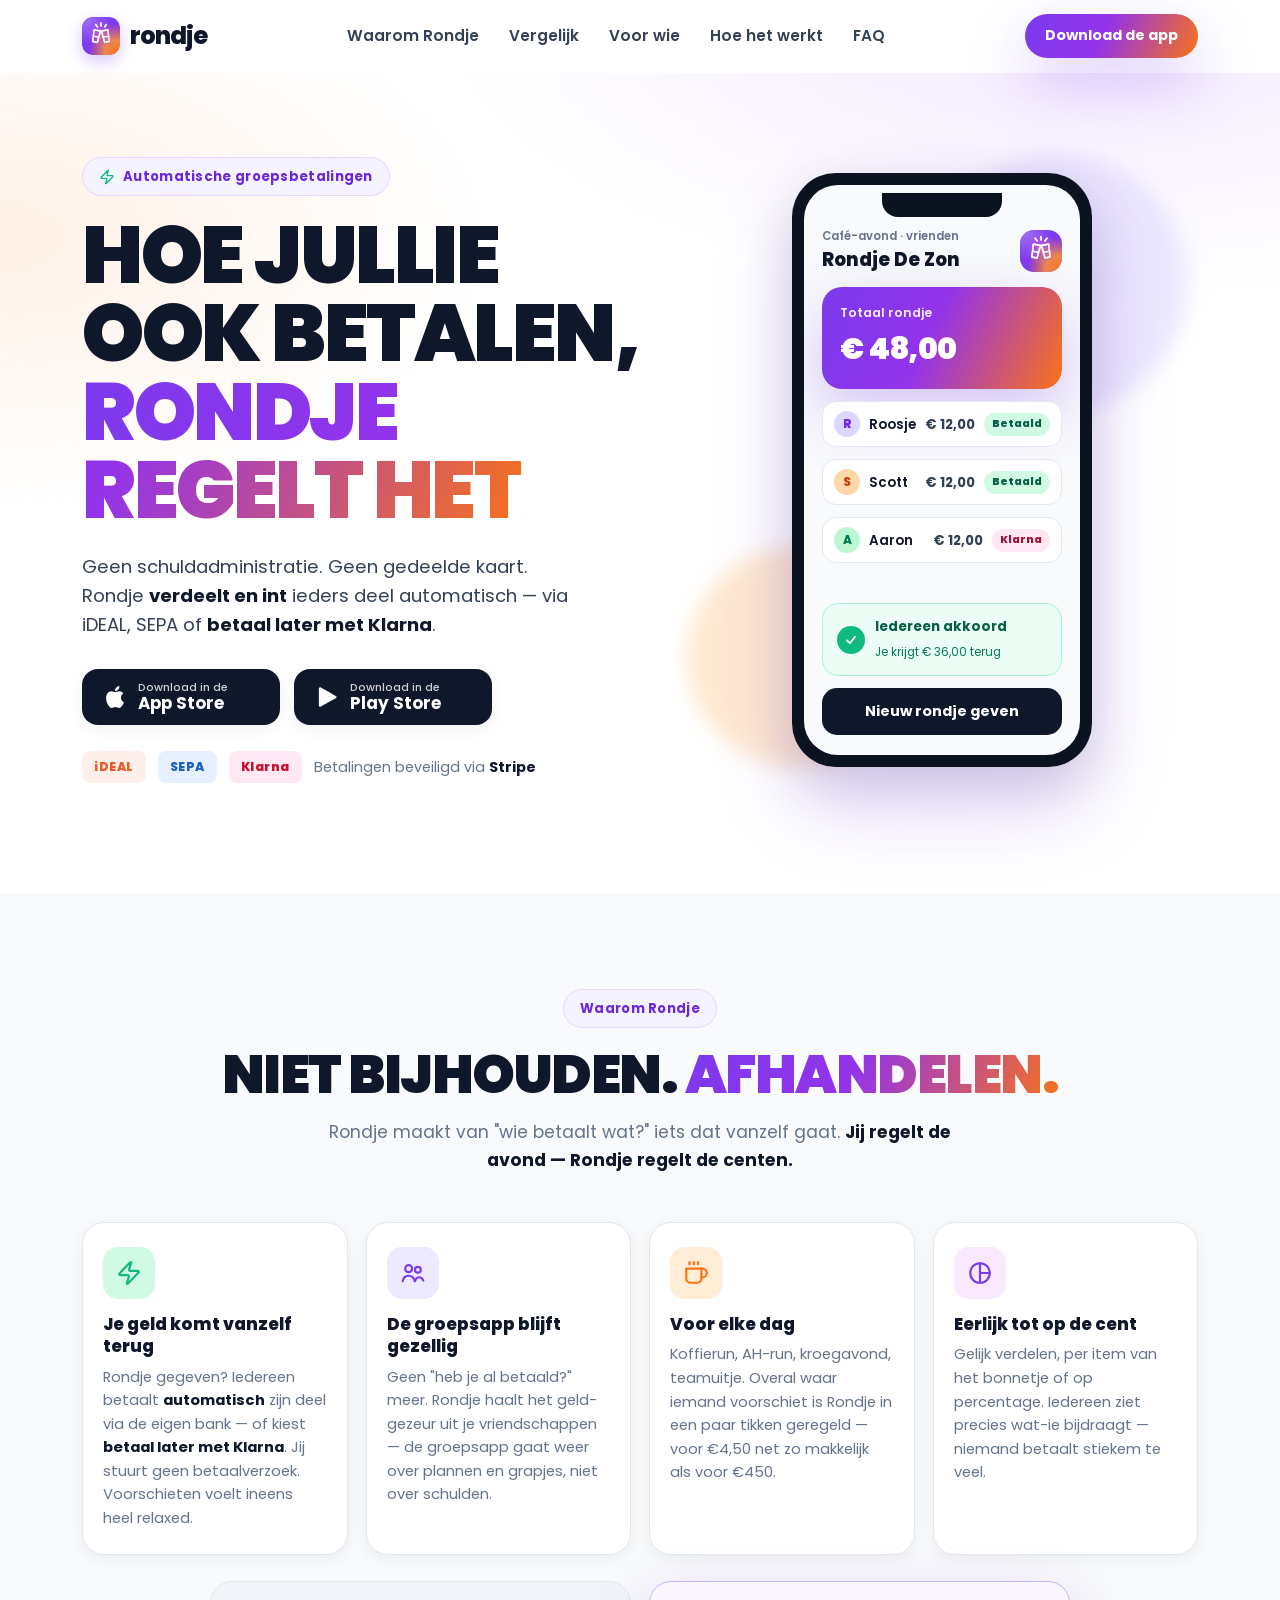
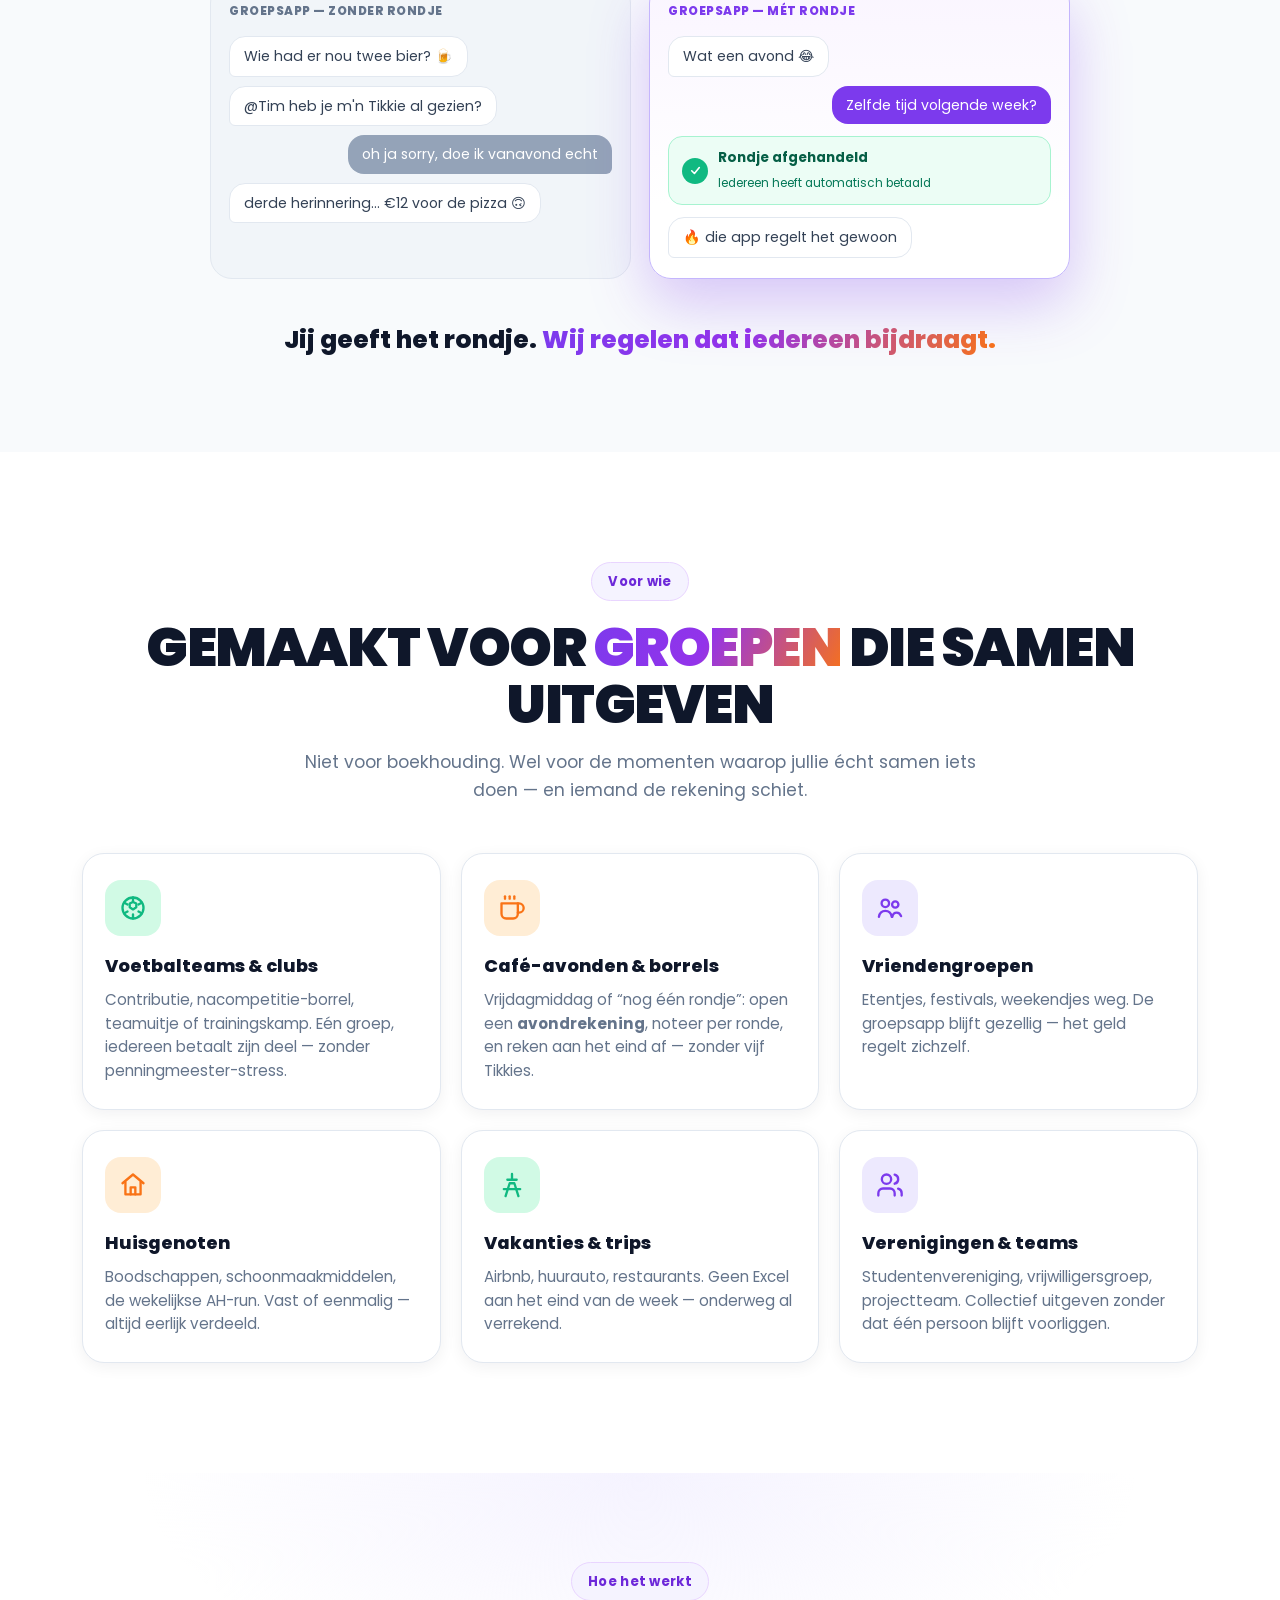
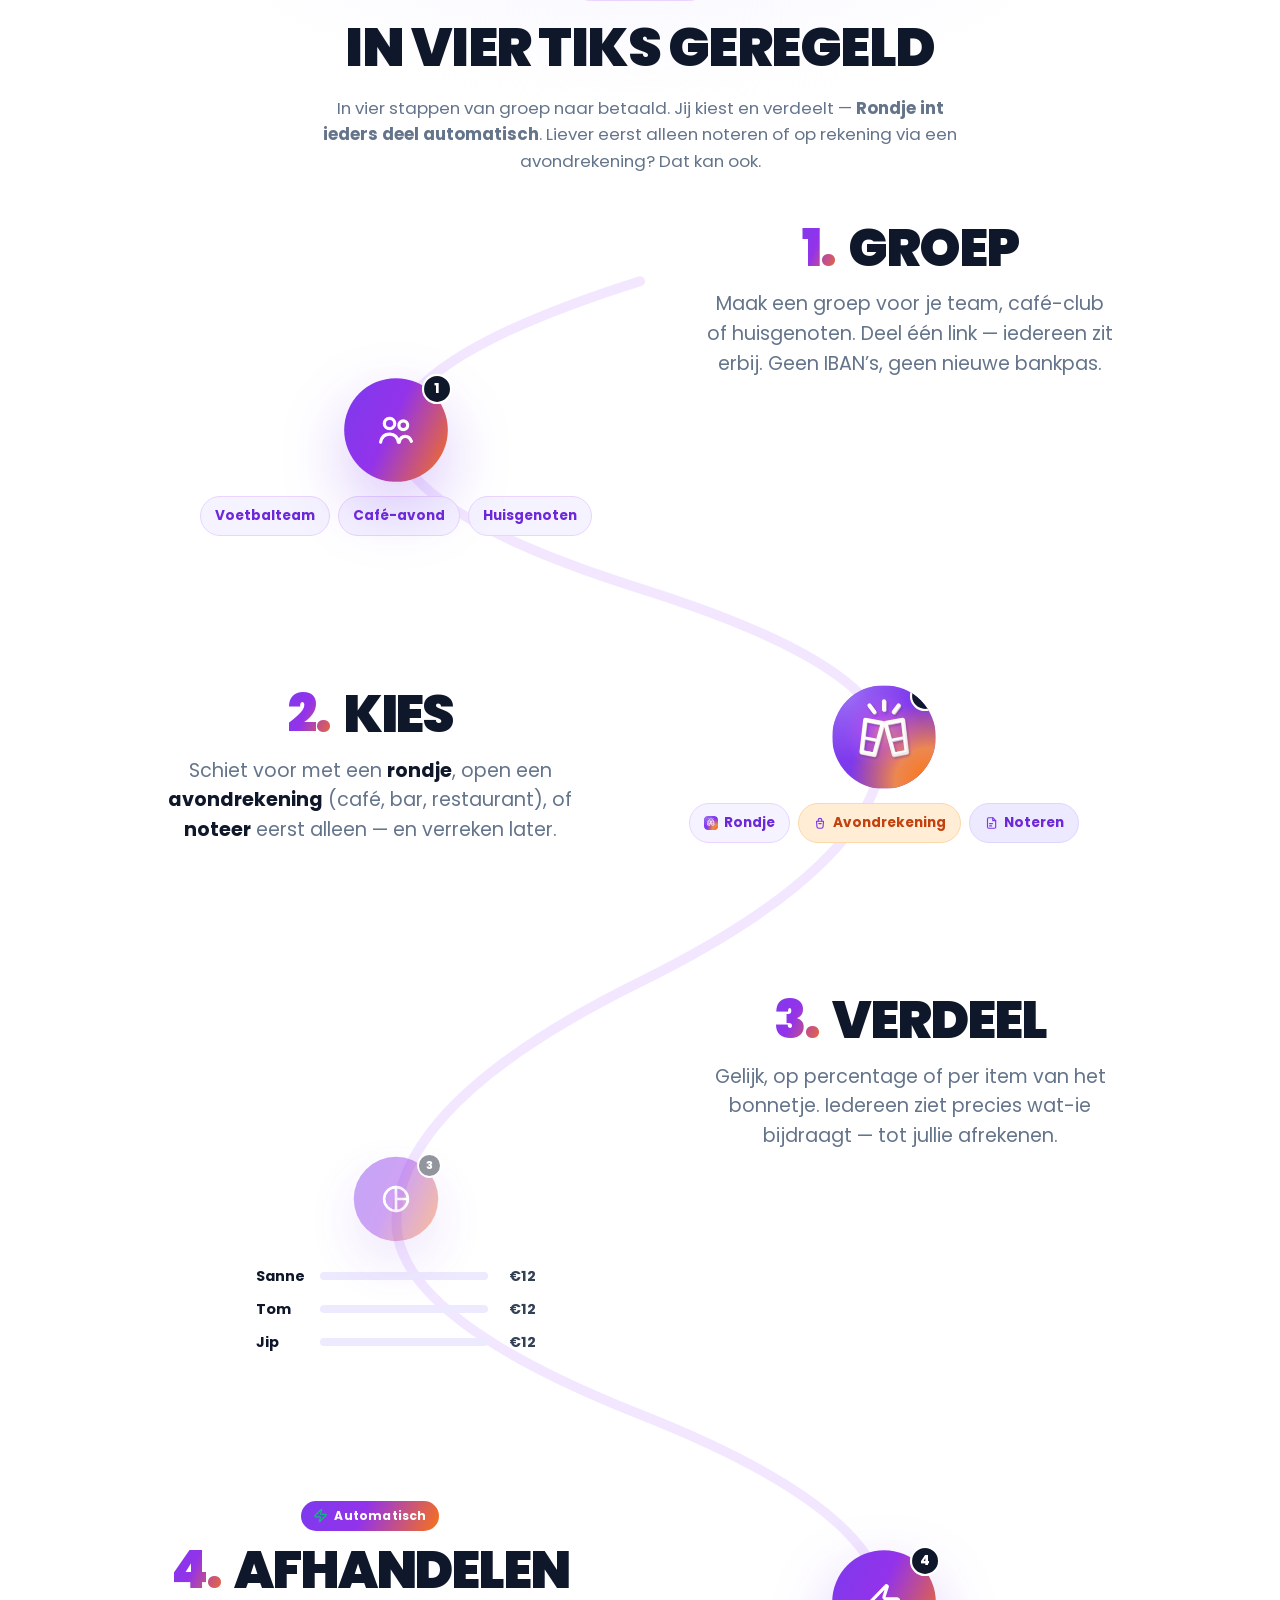
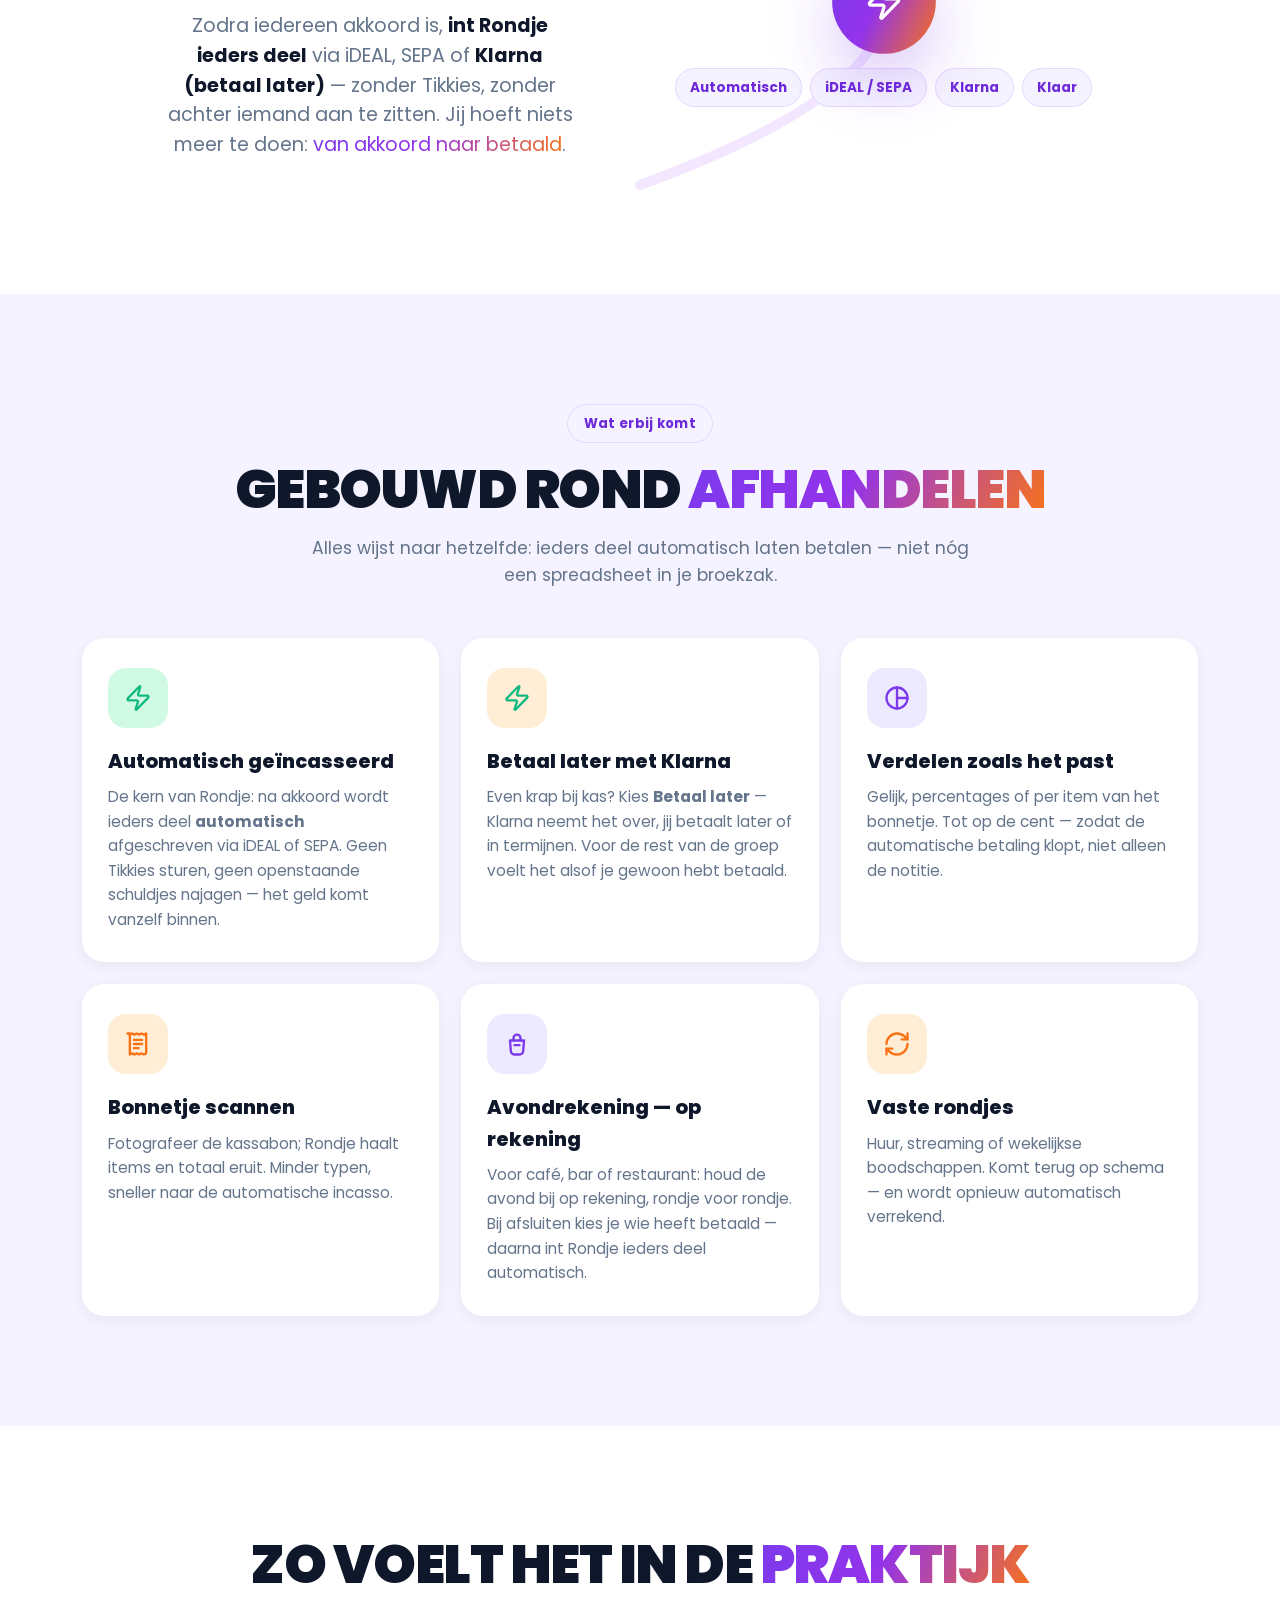
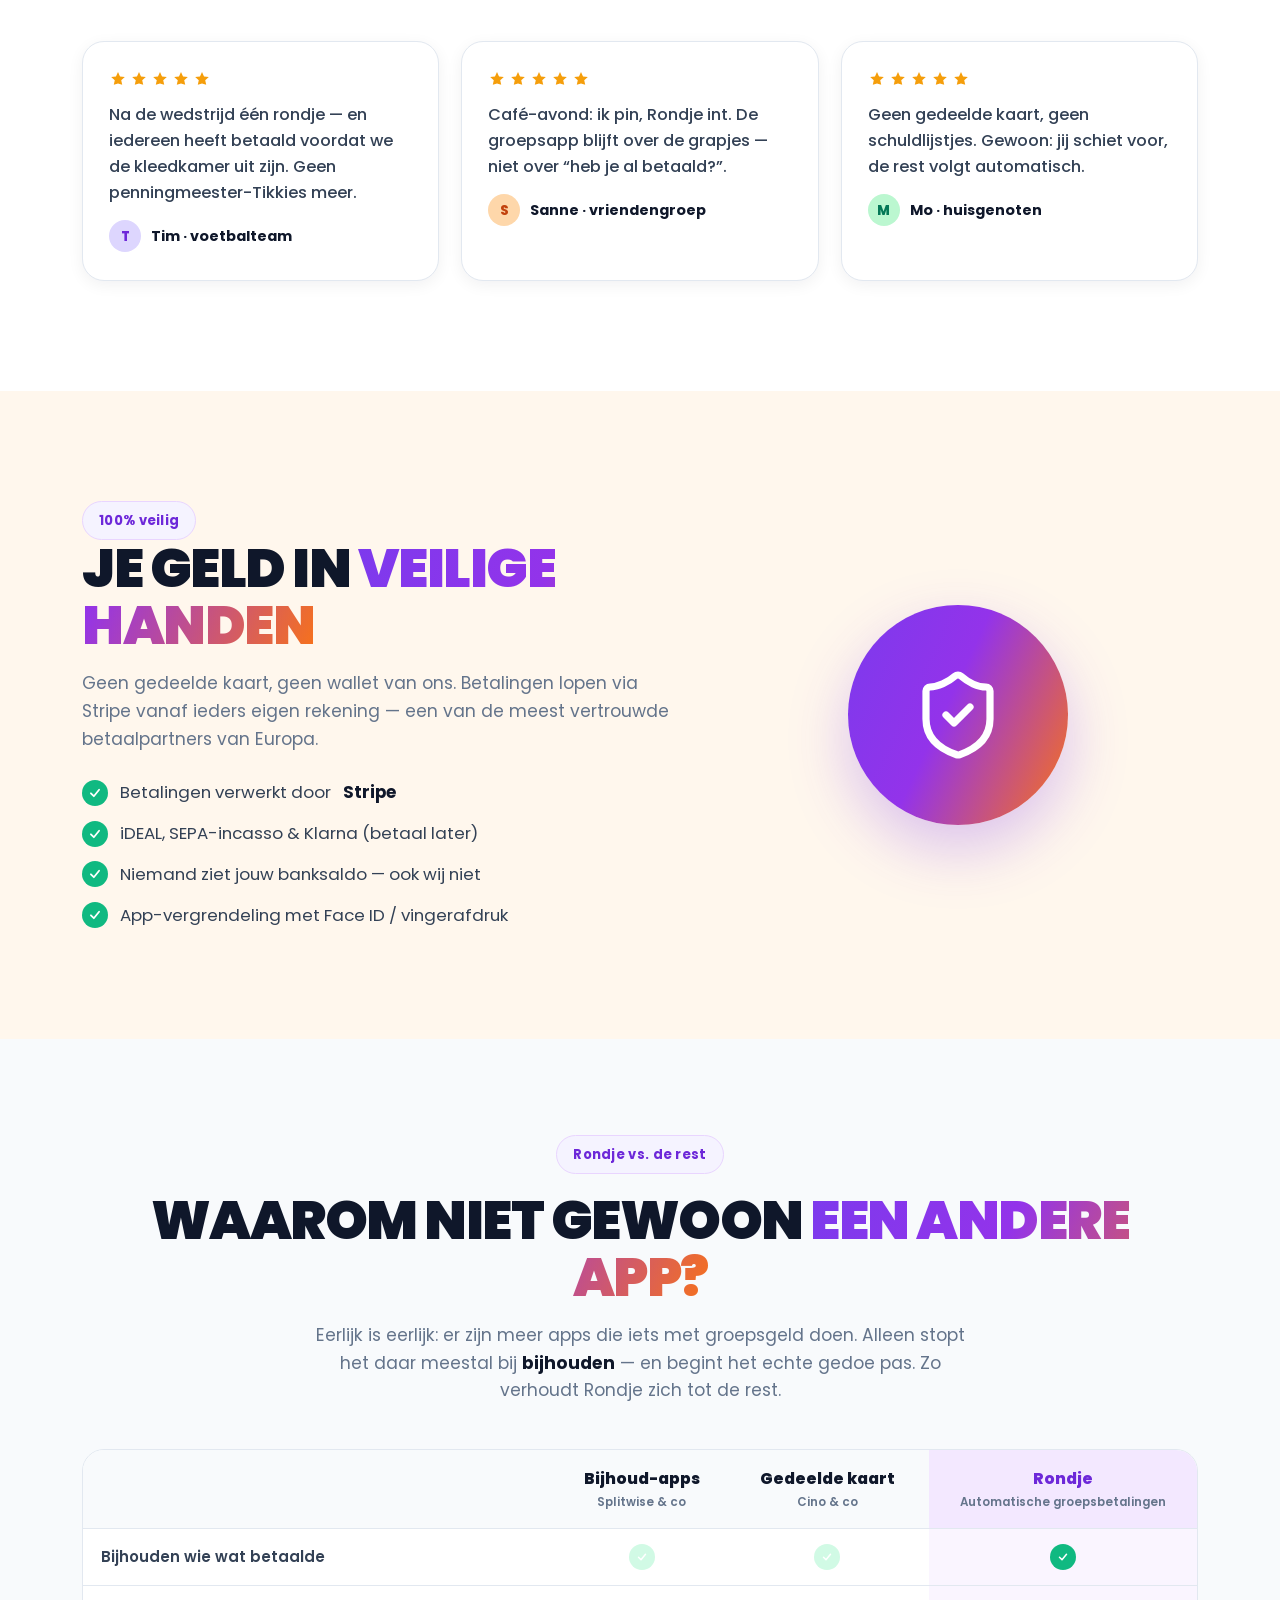
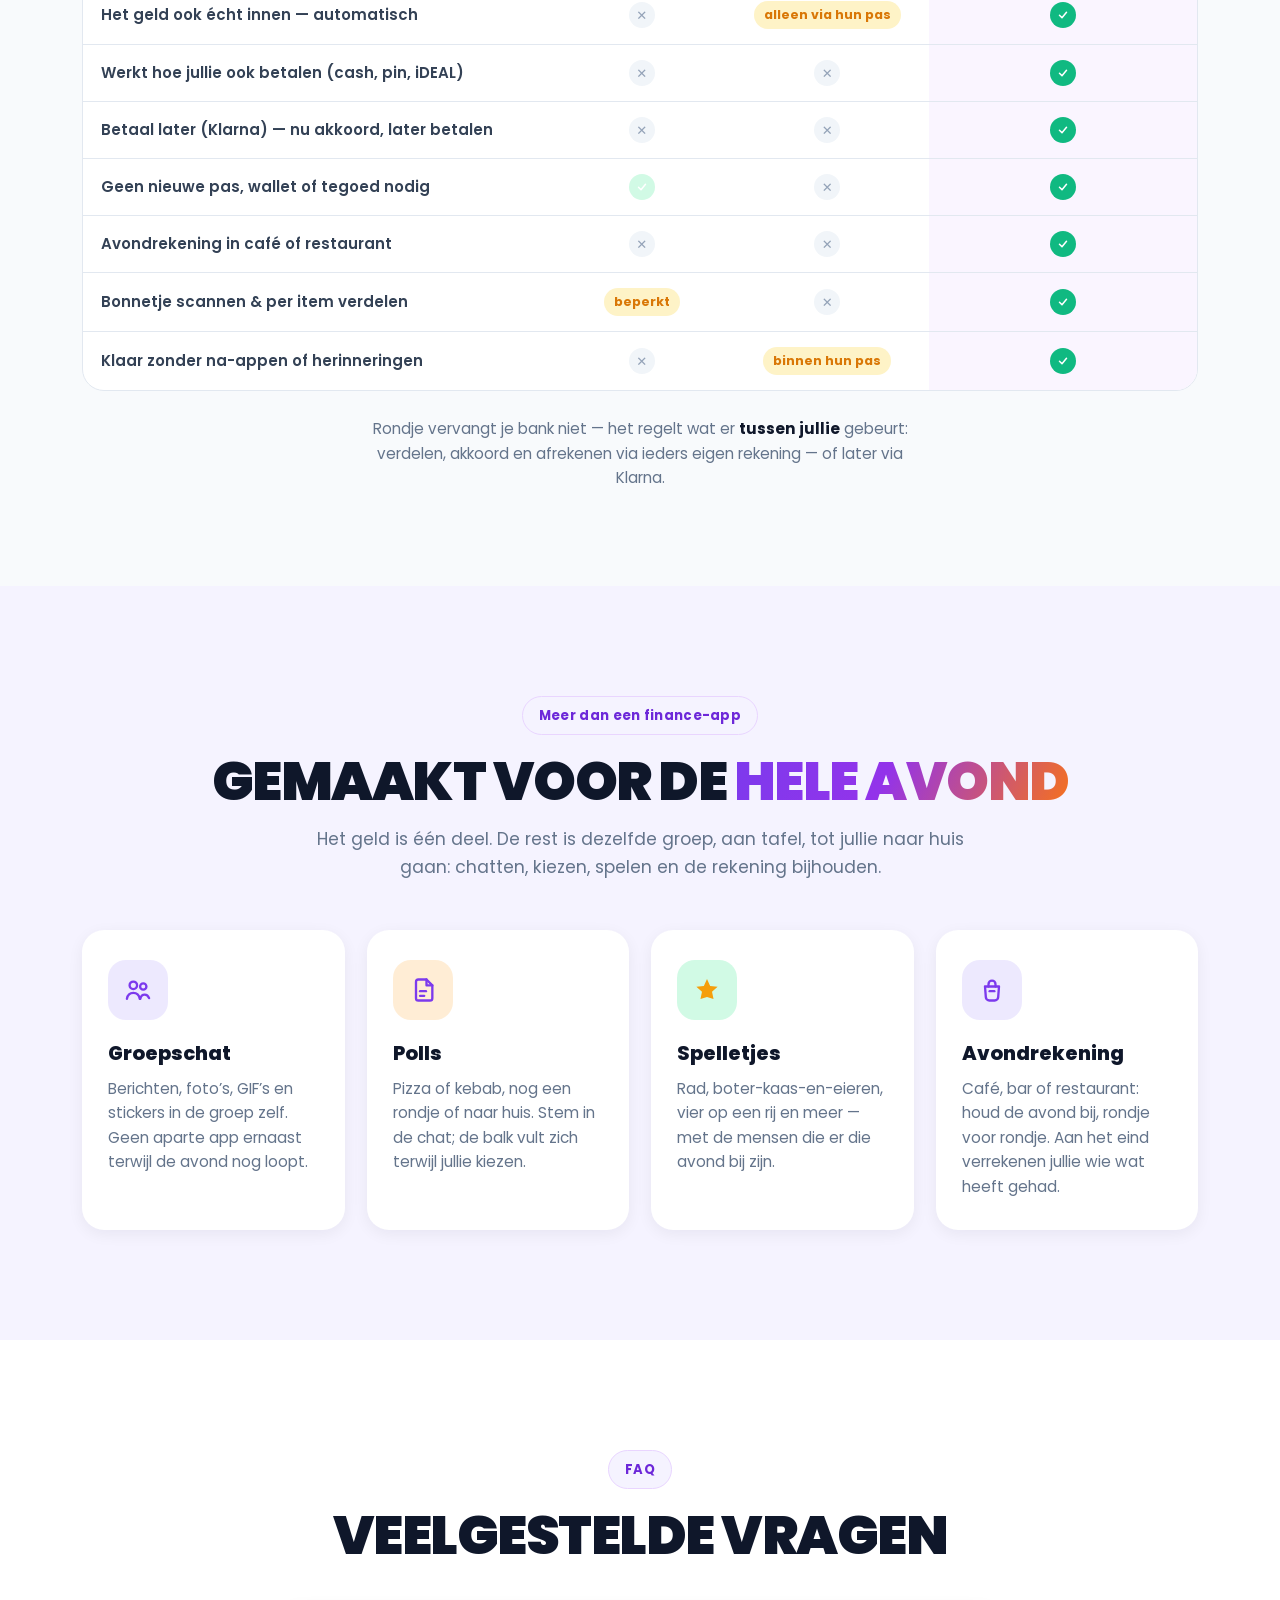
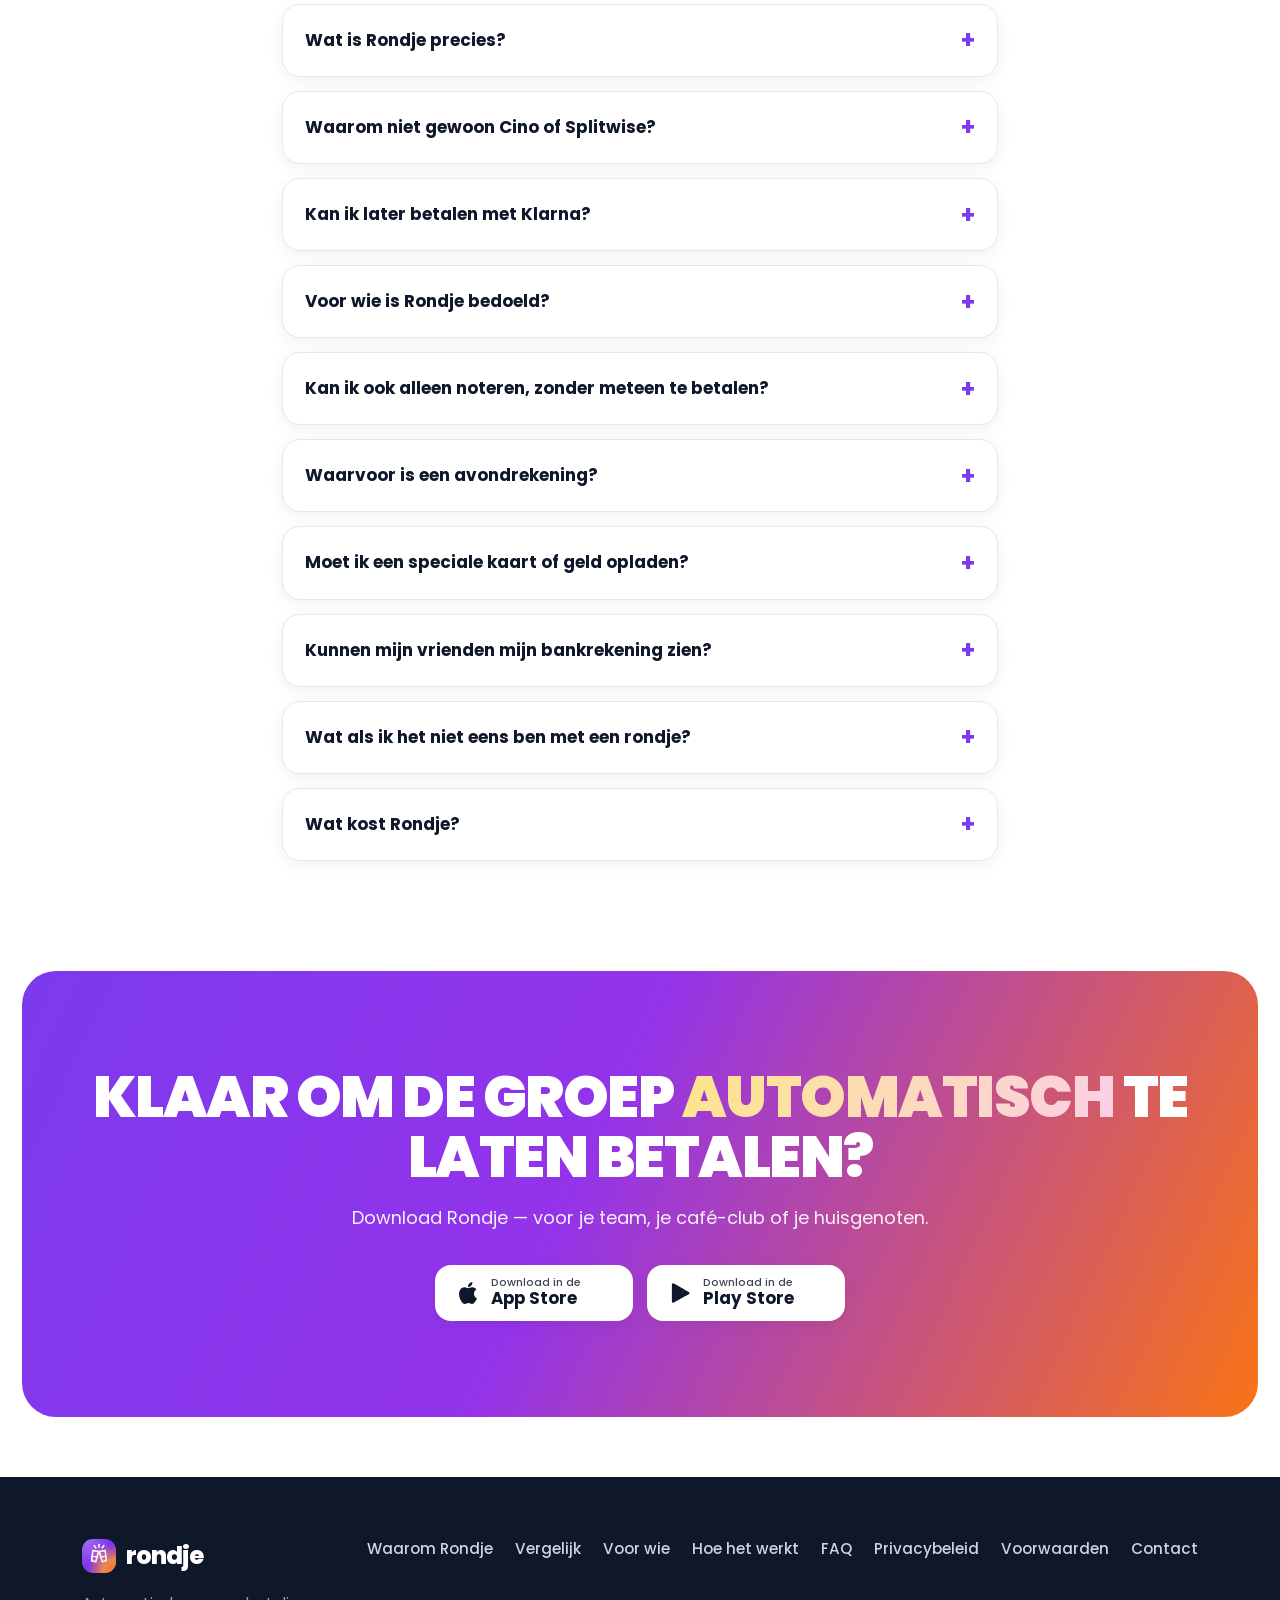
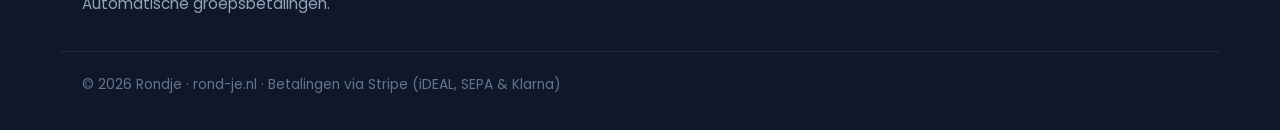
==== commit 38e67138: "App Store-knoppen openen in hetzelfde venster" ====
--- a/index.html
+++ b/index.html
@@ -38,7 +38,7 @@
       </nav>
 
       <div class="nav__actions">
-        <a href="https://apps.apple.com/nl/app/rondje-kosten-delen/id6807414308" class="btn btn--primary btn--sm" target="_blank" rel="noopener noreferrer">Download de app</a>
+        <a href="https://apps.apple.com/nl/app/rondje-kosten-delen/id6807414308" class="btn btn--primary btn--sm">Download de app</a>
       </div>
 
       <button class="nav__burger" id="burger" aria-label="Menu openen" aria-expanded="false">
@@ -52,7 +52,7 @@
       <a href="#voor-wie">Voor wie</a>
       <a href="#hoe">Hoe het werkt</a>
       <a href="#faq">FAQ</a>
-      <a href="https://apps.apple.com/nl/app/rondje-kosten-delen/id6807414308" class="btn btn--primary" target="_blank" rel="noopener noreferrer">Download de app</a>
+      <a href="https://apps.apple.com/nl/app/rondje-kosten-delen/id6807414308" class="btn btn--primary">Download de app</a>
     </div>
   </header>
 
@@ -73,7 +73,7 @@
           </p>
 
           <div class="hero__cta" id="download">
-            <a href="https://apps.apple.com/nl/app/rondje-kosten-delen/id6807414308" class="store-btn" target="_blank" rel="noopener noreferrer" aria-label="Download in de App Store">
+            <a href="https://apps.apple.com/nl/app/rondje-kosten-delen/id6807414308" class="store-btn" aria-label="Download in de App Store">
               <svg viewBox="0 0 24 24" width="22" height="22" aria-hidden="true"><path fill="currentColor" d="M12.152 6.896c-.948 0-2.415-1.078-3.96-1.04-2.04.027-3.91 1.183-4.961 3.014-2.117 3.675-.546 9.103 1.519 12.09 1.013 1.454 2.208 3.09 3.792 3.039 1.52-.065 2.09-.987 3.935-.987 1.831 0 2.35.987 3.96.948 1.637-.026 2.676-1.48 3.676-2.948 1.156-1.688 1.636-3.325 1.662-3.415-.039-.013-3.182-1.221-3.22-4.857-.026-3.04 2.48-4.494 2.597-4.559-1.429-2.09-3.623-2.324-4.39-2.376-2-.156-3.675 1.09-4.61 1.09zm3.378-3.066c.843-1.012 1.4-2.427 1.245-3.83-1.207.052-2.662.805-3.532 1.818-.78.896-1.454 2.338-1.273 3.714 1.338.104 2.715-.688 3.56-1.702z"/></svg>
               <span><small>Download in de</small><strong>App Store</strong></span>
             </a>
@@ -627,7 +627,7 @@
         <h2 class="cta__title">KLAAR OM DE GROEP <span class="grad-text-light">AUTOMATISCH</span> TE LATEN BETALEN?</h2>
         <p>Download Rondje — voor je team, je café-club of je huisgenoten.</p>
         <div class="hero__cta hero__cta--center">
-          <a href="https://apps.apple.com/nl/app/rondje-kosten-delen/id6807414308" class="store-btn store-btn--dark" target="_blank" rel="noopener noreferrer" aria-label="Download in de App Store">
+          <a href="https://apps.apple.com/nl/app/rondje-kosten-delen/id6807414308" class="store-btn store-btn--dark" aria-label="Download in de App Store">
             <svg viewBox="0 0 24 24" width="22" height="22" aria-hidden="true"><path fill="currentColor" d="M12.152 6.896c-.948 0-2.415-1.078-3.96-1.04-2.04.027-3.91 1.183-4.961 3.014-2.117 3.675-.546 9.103 1.519 12.09 1.013 1.454 2.208 3.09 3.792 3.039 1.52-.065 2.09-.987 3.935-.987 1.831 0 2.35.987 3.96.948 1.637-.026 2.676-1.48 3.676-2.948 1.156-1.688 1.636-3.325 1.662-3.415-.039-.013-3.182-1.221-3.22-4.857-.026-3.04 2.48-4.494 2.597-4.559-1.429-2.09-3.623-2.324-4.39-2.376-2-.156-3.675 1.09-4.61 1.09zm3.378-3.066c.843-1.012 1.4-2.427 1.245-3.83-1.207.052-2.662.805-3.532 1.818-.78.896-1.454 2.338-1.273 3.714 1.338.104 2.715-.688 3.56-1.702z"/></svg>
             <span><small>Download in de</small><strong>App Store</strong></span>
           </a>
